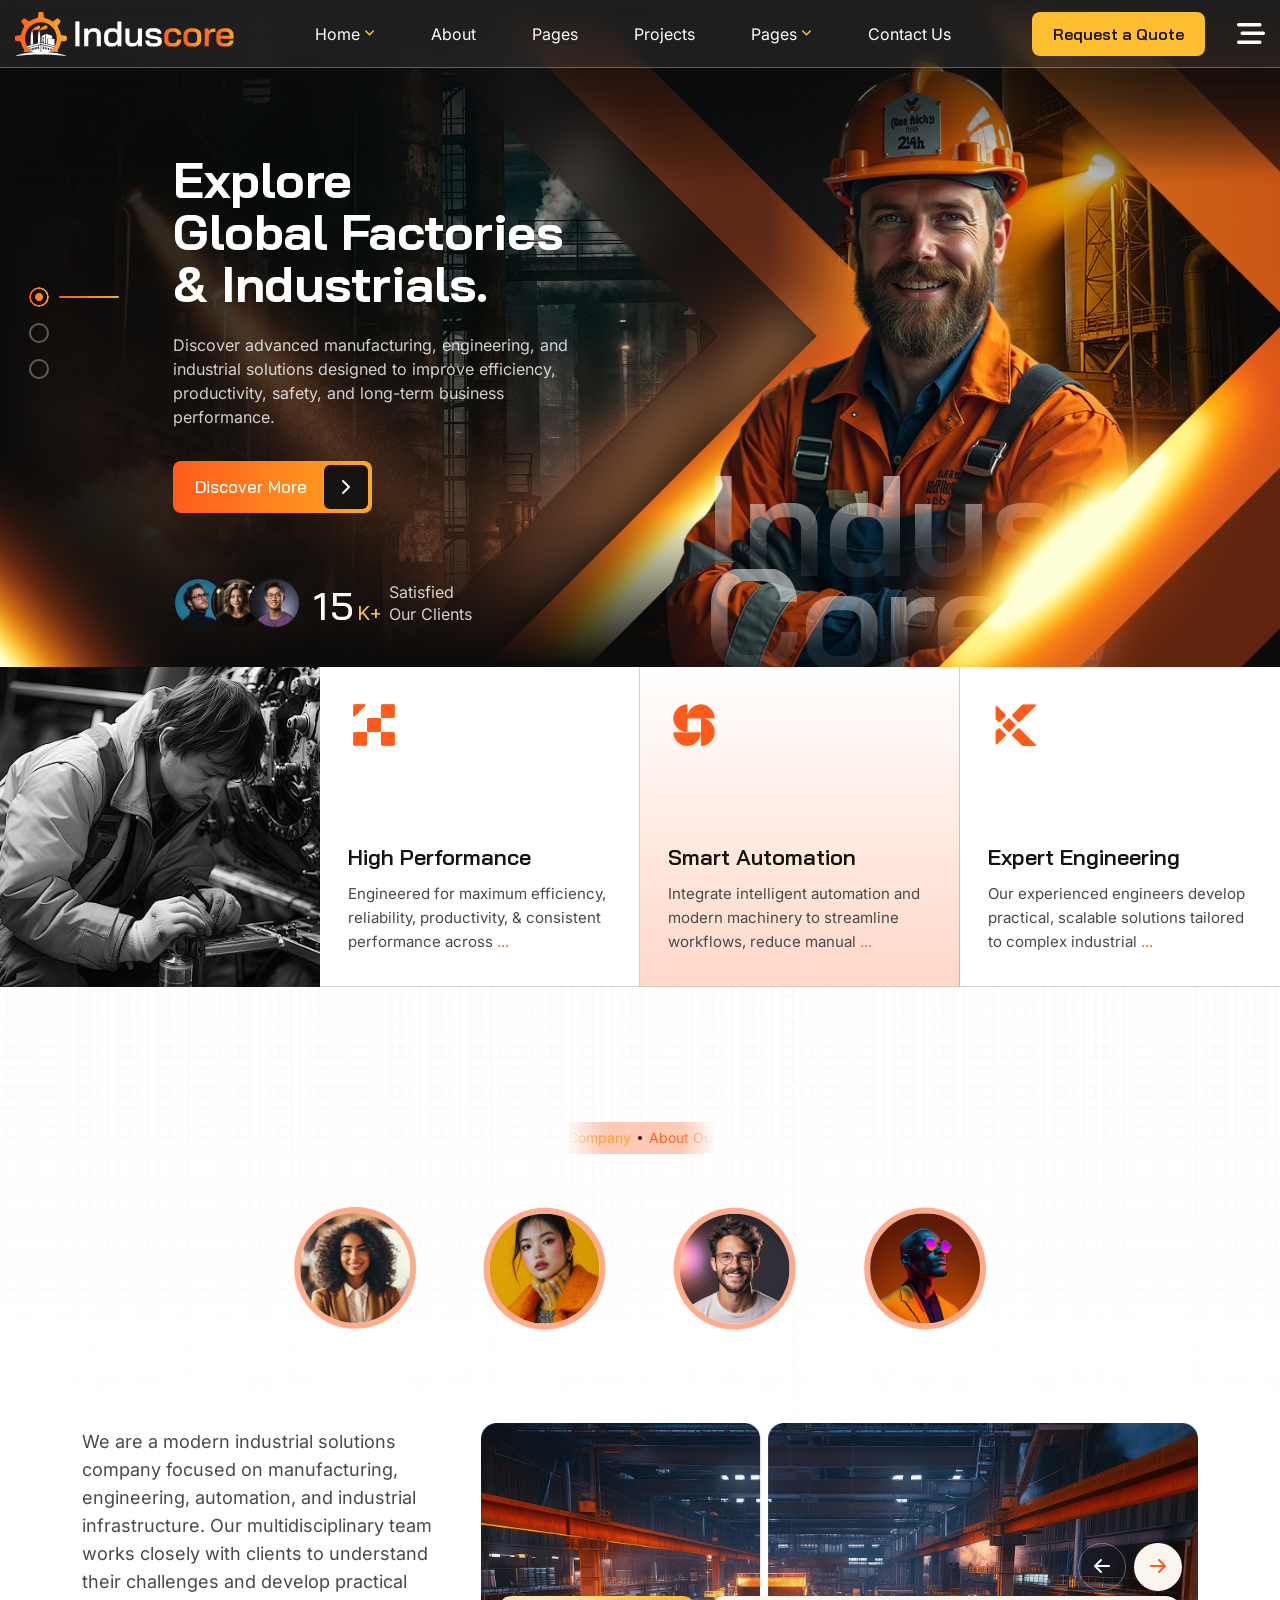
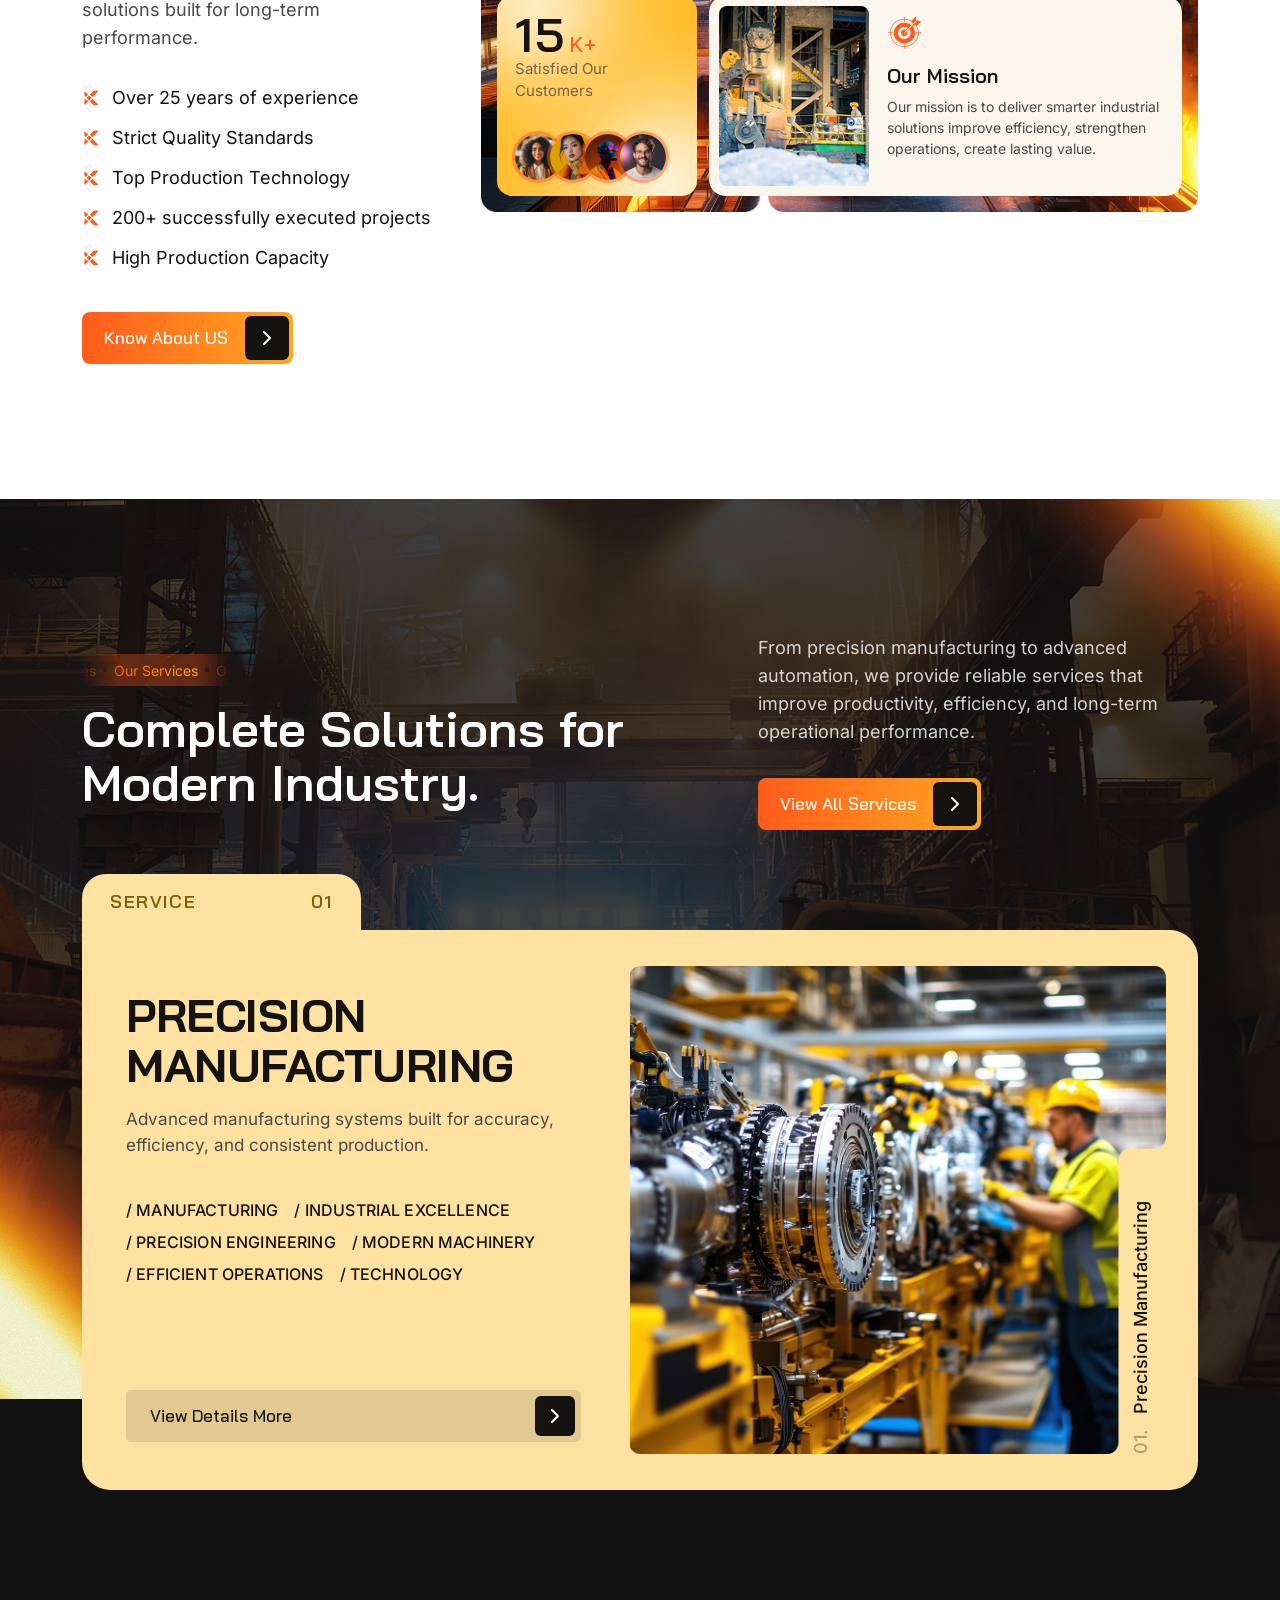
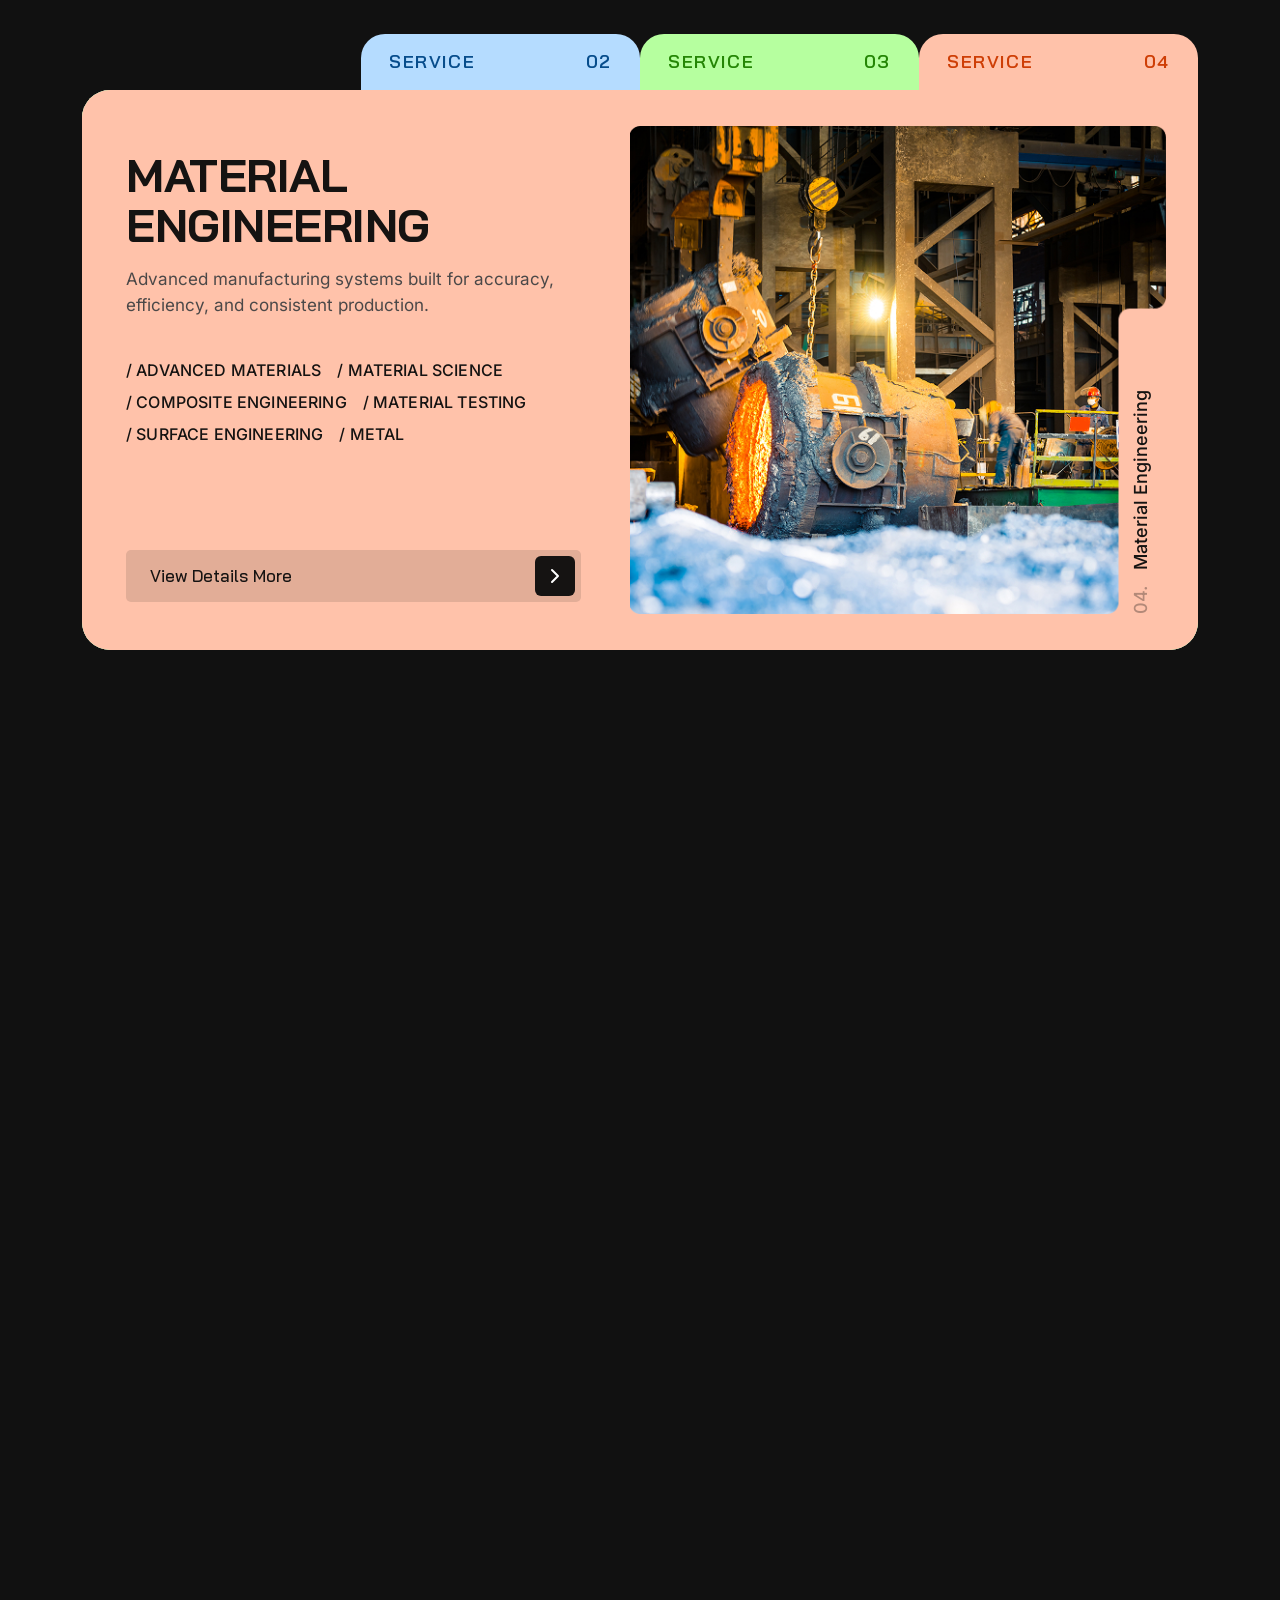
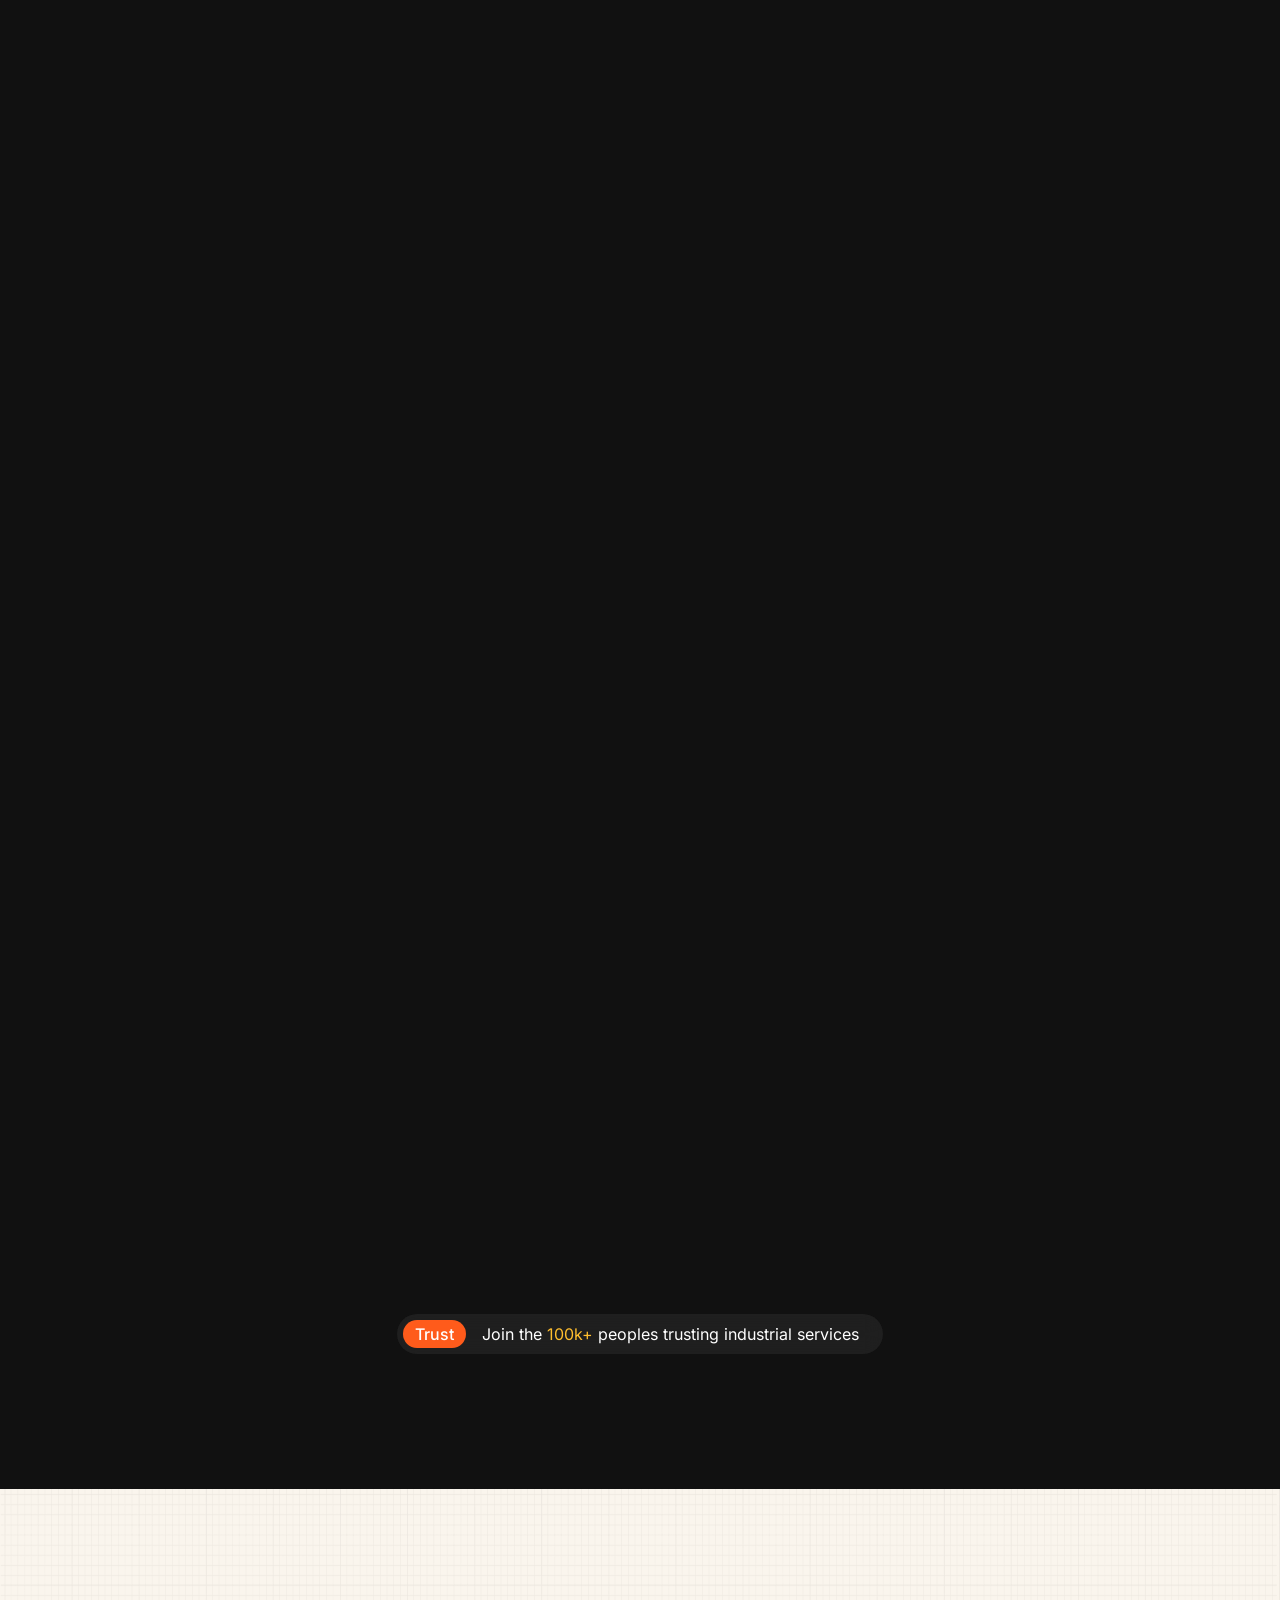
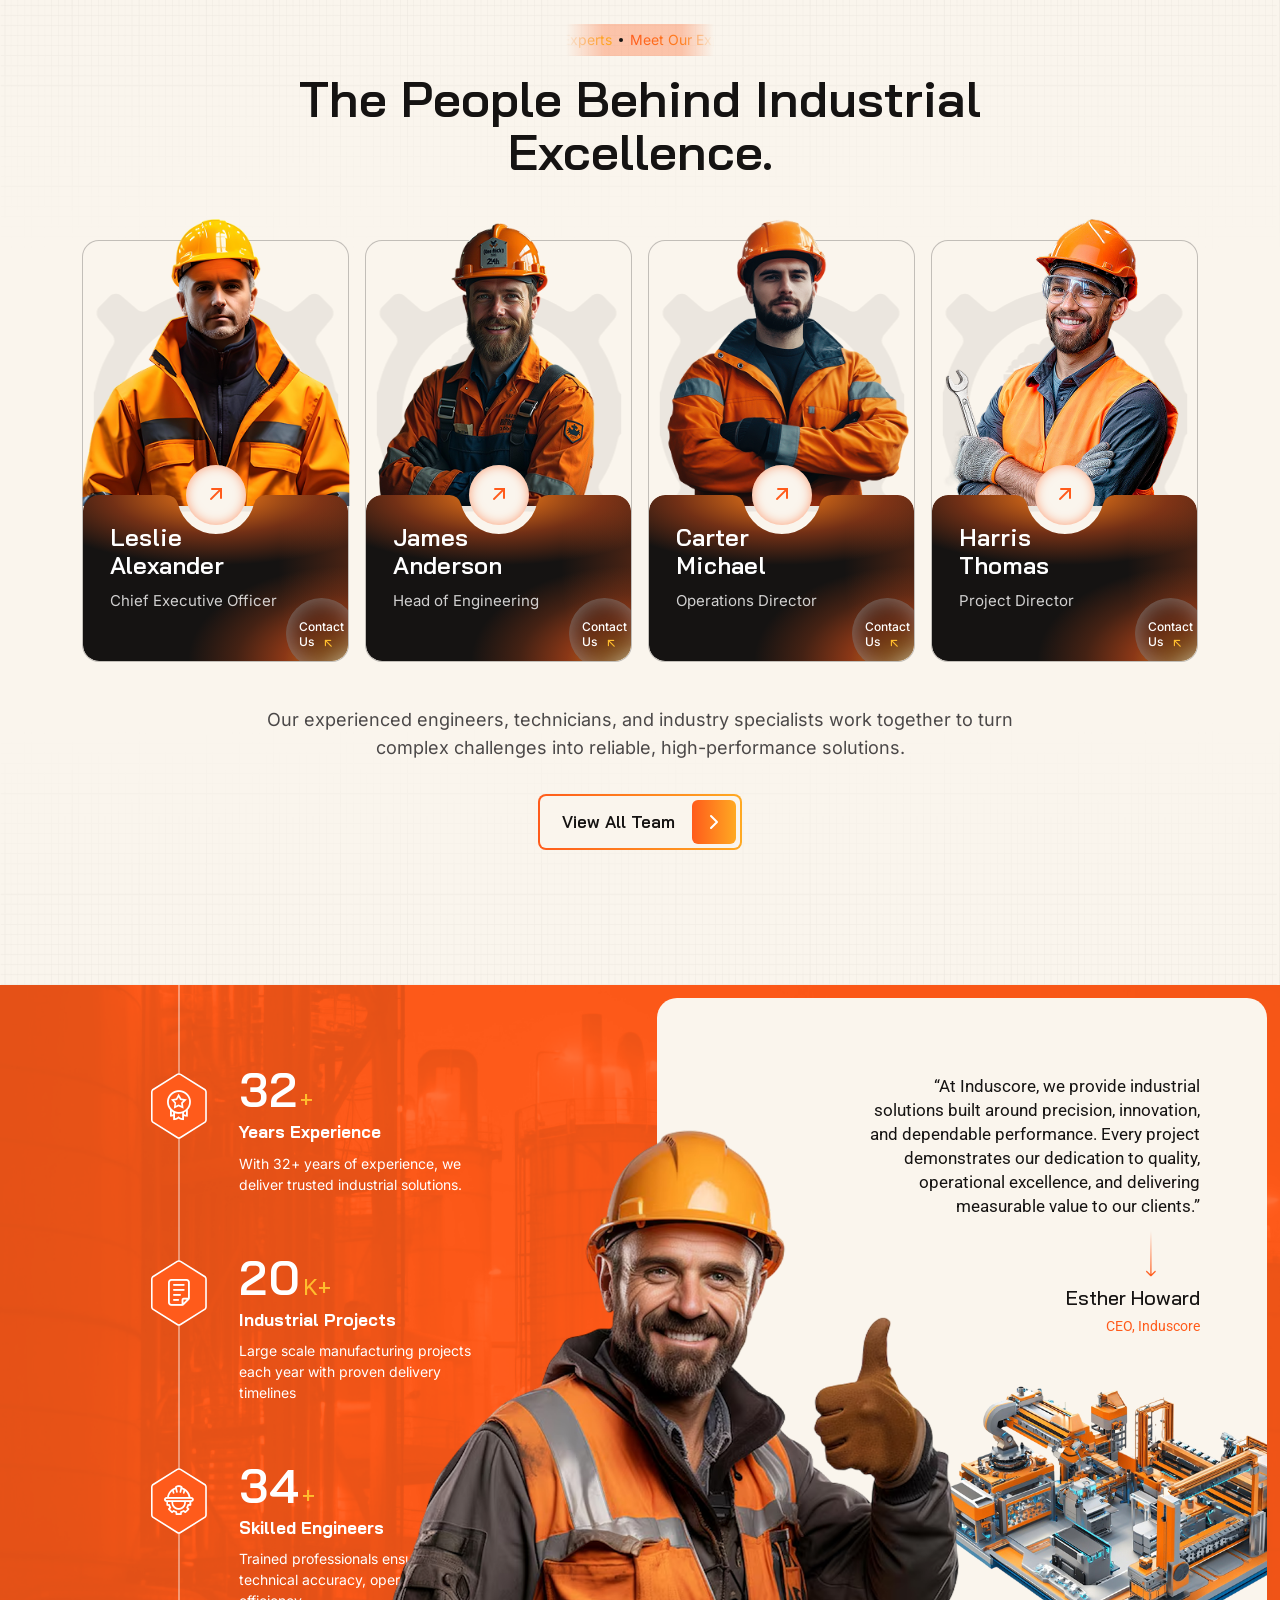
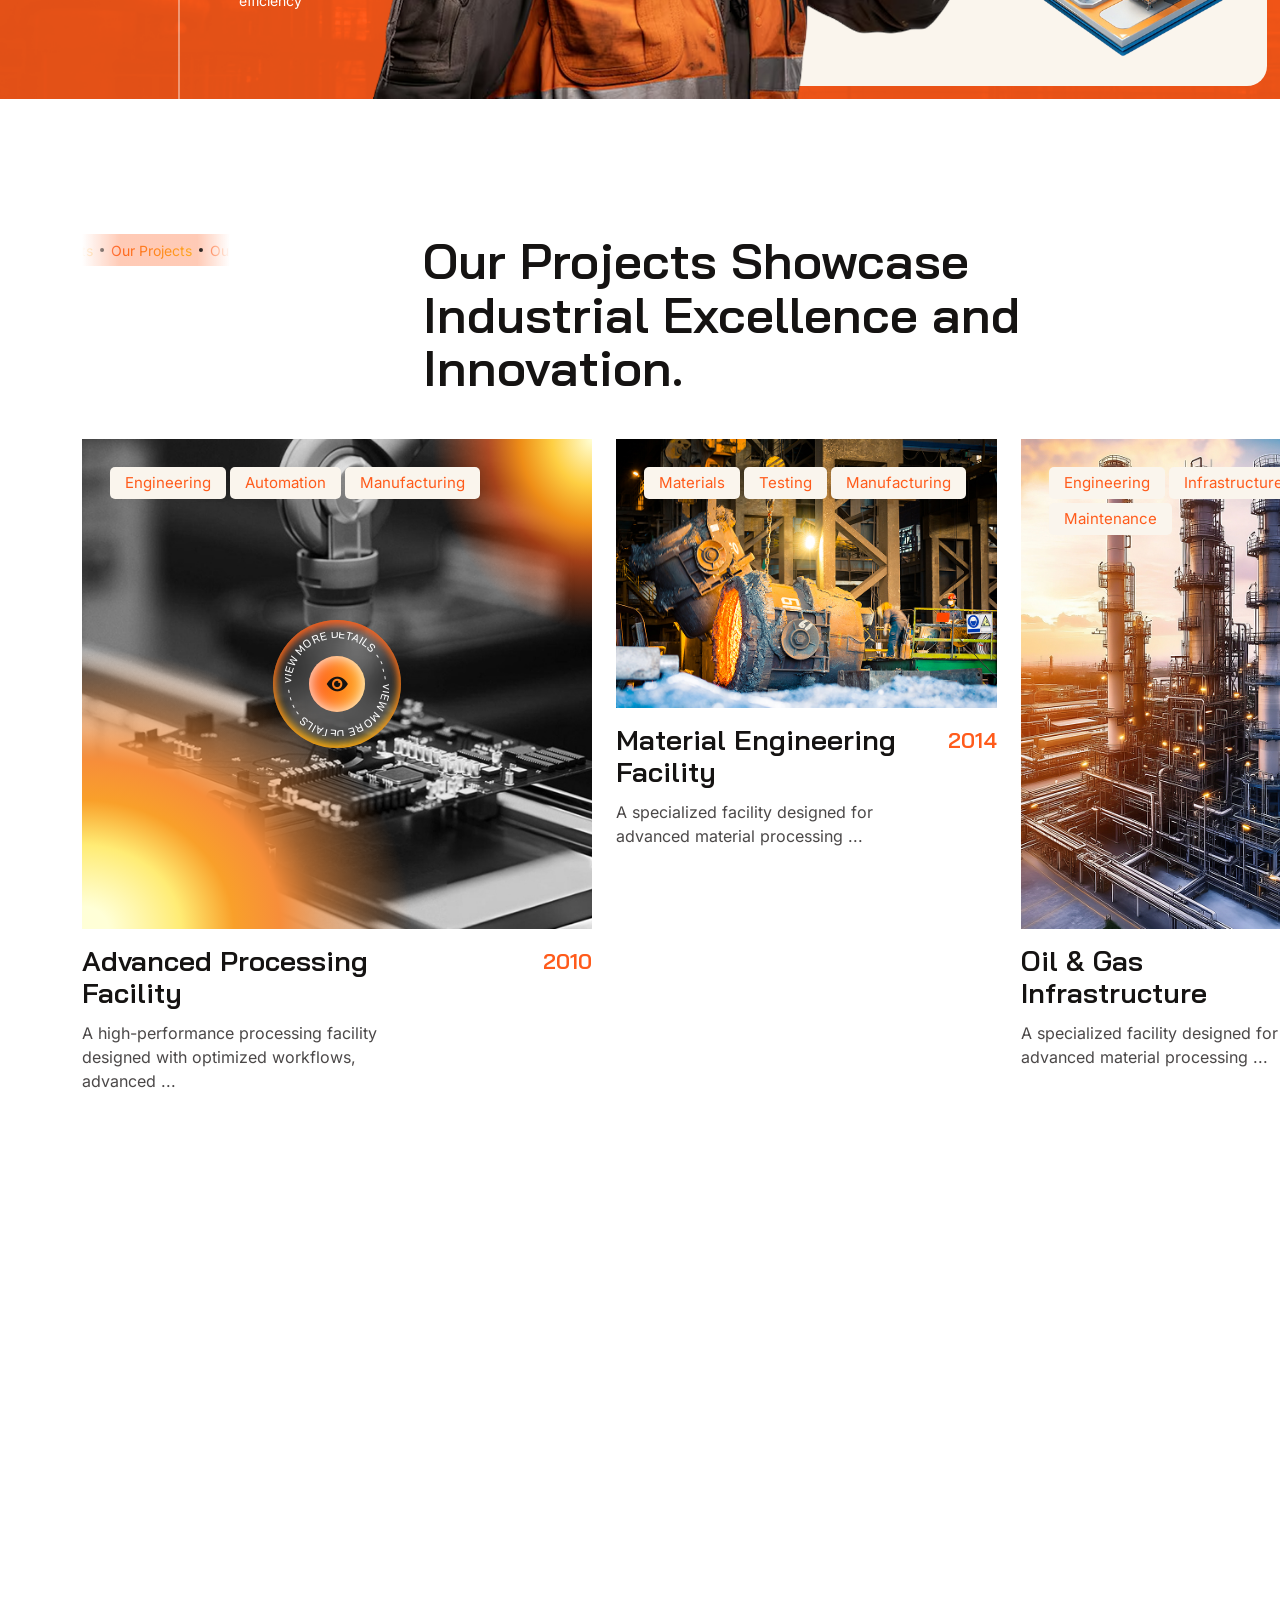
==== index.html @ 8b9bc8d1 "h1-40%" ====
<!Doctype html>
<html class="no-js" lang="zxx">
    
    <head>
        <meta charset="utf-8">
        <meta http-equiv="x-ua-compatible" content="ie=edge">
        <title>Induscore - Modern Factory & Industrial WordPress Theme</title>
        <meta name="description" content="">
        <meta name="viewport" content="width=device-width, initial-scale=1">
		<link rel="shortcut icon" type="image/x-icon" href="assets/img/favicon.png">
        <!-- Place favicon.ico in the root directory -->


		<!-- all-CSS-link-here -->
        <link rel="stylesheet" href="assets/css/bootstrap.min.css">
        <link rel="stylesheet" href="assets/css/swiper-bundle.min.css">
        <link rel="stylesheet" href="assets/css/all.min.css">
        <link rel="stylesheet" href="assets/css/odometer.min.css">
        <link rel="stylesheet" href="assets/css/nice-select.css">
        <link rel="stylesheet" href="assets/css/animate.css">
        <link rel="stylesheet" href="assets/css/magnific-popup.css">
        <link rel="stylesheet" href="assets/css/flaticon_induscore.css">
        <link rel="stylesheet" href="assets/css/main.css">
    </head>

    <body class="dc-home-1" >

            
        <div class="dc-home-1-wrapper ">

            <!-- start preloader -->
            <div class="lt-preloader-1">
                <div class="lt-preloader-1-wrap" role="status" aria-label="Loading Logistox">
                    <div class="lt-preloader-1-road">
                        <span class="truck">
                            <i class="flaticon-truck flaticon"></i>
                        </span>
                        <span class="line"></span>
                    </div>
                </div>
            </div>
            <!-- end preloader -->


            <!-- header-start -->
            <header class="dc-header-1-area">
                <!-- header-top -->
                <div class="dc-header-1-top">
                    <div class="dc-header-1-container">
                        <div class="dc-header-1-top-flex">

                            <!-- contact -->
                            <div class="dc-header-1-top-contact">
                                <p class="dc-p-1 link-elm">
                                    <i class="flaticon-pin flaticon"></i>
                                    31 St Martin's Ln, London WC2N 4DD, United Kingdom
                                </p>
                                <p class="dc-p-1 link-elm">
                                    <i class="flaticon-email flaticon"></i>
                                    <a href="#">info@metobuildindustry.co.uk</a>
                                </p>
                                <p class="dc-p-1 link-elm">
                                    <i class="flaticon-call flaticon"></i>
                                    <a href="#">
                                        +44 20 8980 9731
                                    </a>
                                </p>
                            </div>

                            <!-- social -->
                            <div class="dc-header-1-top-social">
                                <a href="#" aria-label="name" class="dc-header-1-top-social-link">
                                    <i class="fa-brands fa-linkedin-in"></i>
                                </a>
                                <a href="#" aria-label="name" class="dc-header-1-top-social-link">
                                    <i class="fa-brands fa-facebook-f"></i>
                                </a>
                                <a href="#" aria-label="name" class="dc-header-1-top-social-link">
                                    <i class="fa-brands fa-x-twitter"></i>
                                </a>
                                <a href="#" aria-label="name" class="dc-header-1-top-social-link">
                                    <i class="fa-brands fa-instagram"></i>
                                </a>
                            </div>
                        </div>
                    </div>
                </div>

                <!-- header-bottom -->
                <div class="dc-header-1-bottom">
                    <div class="dc-header-1-container">
                        <div class="dc-header-1-bottom-flex">
                            <!-- logo -->
                            <div class="dc-header-1-logo">
                                <a href="index.html" aria-label="name">
                                    <img src="assets/img/logo/logo-1.svg" alt="">
                                </a>
                            </div>

                            <!-- menu -->
                            <div class="dc-header-1-menu d-xl-block d-none">
                                <nav class="dc-main-navigation">
                                    <ul id="main-nav" class="nav navbar-nav">
                                
                                        <li class="dropdown">
                                            <a href="#">
                                                Home
                                            </a>
                                            <ul class="dropdown-menu clearfix">
                                                <li><a href="index.html">Home O1</a></li>
                                                <li><a href="index-2.html">Home 02</a></li>
                                                <li><a href="index-3.html">Home 03</a></li>
                                            </ul>
                                        </li>
                                
                                        <li>
                                            <a href="services.html">
                                                About
                                            </a>
                                        </li>
                                
                                        <li>
                                            <a href="services.html">
                                                Pages
                                            </a>
                                        </li>
                                
                                        <li>
                                            <a href="services.html">
                                                Projects
                                            </a>
                                        </li>
                                        
    
                                        <li class="dropdown">
                                            <a href="#">
                                                Pages
                                            </a>
                                            <ul class="dropdown-menu clearfix">
                                
                                                <li class="dropdown">
                                                    <a href="team.html">Team</a>
                                                    <ul class="dropdown-menu clearfix">
                                                        <li><a href="team.html">Team One</a></li>
                                                        <li><a href="team-2.html">team two</a></li>
                                                        <li><a href="team-3.html">team three</a></li>
                                                        <li><a href="team-4.html">team four</a></li>
                                                        <li><a href="team-details.html">team details</a></li>
                                                    </ul>
                                                </li>
                                
                                                <li class="dropdown">
                                                    <a href="career-page.html">Career page</a>
                                                    <ul class="dropdown-menu clearfix">
                                                        <li><a href="career-page.html">Career page</a></li>
                                                        <li><a href="career-single.html">Career single</a></li>
                                                    </ul>
                                                </li>
                                
                                                <li><a href="price.html">Price Page</a></li>
                                                <li><a href="choose-us.html">Choose Us</a></li>
                                                <li><a href="testimonial.html">Testimonial</a></li>
                                                <li><a href="work-process.html">Work Process</a></li>
                                                <li><a href="faqs.html">FAQs Page</a></li>
                                                <li><a href="404.html">404</a></li>
                                
                                            </ul>
                                        </li>
    
                                        <li>
                                            <a href="#">
                                                Contact Us
                                            </a>
                                        </li>
    
                                    </ul>
                                </nav>
                            </div>
    
                            <!-- action-link -->
                            <div class="dc-header-1-action-link">
                                <!-- search-btn -->
                                <button type="button" aria-label="name" class="dc-search-btn-1 search_btn_toggle">
                                    <i class="fa-solid fa-magnifying-glass"></i>
                                    Search
                                </button>

                                <!-- header-btn -->
                                <a href="#" aria-label="name" class="dc-header-1-btn">
                                    Request a Quote
                                </a>

                                <!-- offcanvas-btn -->
                                <button type="button" aria-label="name" class="dc-offcanvas-btn-1 offcanvas_toggle">
                                    <i class="fa-solid fa-bars-staggered"></i>
                                </button>
                            </div>
                        </div>
                    </div>
                </div>

            </header>
            <!-- header-end -->

            <!-- hero-start -->
            <section class="dc-hero-1-area">

                <!-- slider -->
                <div class="swiper dc_hero1_slider dc-hero-1-slider">
                    <div class="swiper-wrapper">

                        <!-- item-1 -->
                        <div class="swiper-slide">
                            <div class="dc-hero-1-item">

                                <!-- bg-elm -->
                                <div class="dc-hero-1-bg-elm">
                                    <img class="bg-img-1" src="assets/img/hero/h1-bg-img-1.png" alt="">
                                    <img class="bg-img-2" src="assets/img/hero/h1-bg-img-2.png" alt="">
                                    <div class="blur-1"></div>
                                    <img class="angle-1" src="assets/img/hero/h1-bg-angle-shape-1.png" alt="">
                                    <div class="overly-left"></div>
                                    <div class="overly-down"></div>
                                </div>

                                <!-- img-box -->
                                <div class="dc-hero-1-img-box">
                                    <img src="assets/img/hero/h1-img-1.png" alt="">
                                    <div class="big-title" aria-hidden="true">
                                        <span>Indus</span>
                                        <span>Core</span>
                                    </div>
                                </div>

                                <!-- fg-elm -->
                                <div class="dc-hero-1-fg-elm">
                                    <div class="bg-glow-2">
                                        <span class="elm-1"></span>
                                        <span class="elm-2"></span>
                                        <span class="elm-3"></span>
                                        <span class="elm-4"></span>
                                    </div>
                                    <div class="blur-2"></div>
                                    <img class="angle-2" src="assets/img/hero/h1-bg-angle-shape-2.png" alt="">
                                    <div class="overly-top"></div>
                                    <div class="overly-corner"></div>
                                    <div class="bg-glow">
                                        <span class="elm-1"></span>
                                        <span class="elm-2"></span>
                                        <span class="elm-3"></span>
                                        <span class="elm-4"></span>
                                    </div>
                                </div>

                                <!-- content -->
                                <div class="dc-hero-1-container">
                                    <div class="dc-hero-1-content">
                                        <h1 class="dc-hero-1-title dc-h-1">Explore <br>Global Factories<br>& Industrials.</h1>
                                        <p class="dc-hero-1-disc dc-p-1">Discover advanced manufacturing, engineering, and industrial solutions designed to improve efficiency, productivity, safety, and long-term business performance.</p>
                                        <div class="btn-elm">
                                            <a href="#" class="dc-pr-btn-1">
                                                <span class="text">Discover More</span>
                                                <span class="icon">
                                                    <svg width="24" height="24" viewBox="0 0 24 24" fill="none" xmlns="http://www.w3.org/2000/svg">
                                                        <path d="M9 18L15 12L9 6" stroke="currentColor" stroke-width="2" stroke-linecap="round" stroke-linejoin="round"/>
                                                    </svg>
                                                </span>
                                            </a>
                                        </div>
                                    </div>
                                </div>

                            </div>
                        </div>

                        <!-- item-2 -->
                        <div class="swiper-slide">
                            <div class="dc-hero-1-item">

                                <!-- bg-elm -->
                                <div class="dc-hero-1-bg-elm">
                                    <img class="bg-img-1" src="assets/img/hero/h1-bg-img-1.png" alt="">
                                    <img class="bg-img-2" src="assets/img/hero/h1-bg-img-2.png" alt="">
                                    <div class="blur-1"></div>
                                    <img class="angle-1" src="assets/img/hero/h1-bg-angle-shape-1.png" alt="">
                                    <div class="overly-left"></div>
                                    <div class="overly-down"></div>
                                </div>

                                <!-- img-box -->
                                <div class="dc-hero-1-img-box">
                                    <img src="assets/img/hero/h1-img-2.png" alt="">
                                    <div class="big-title" aria-hidden="true">
                                        <span>Indus</span>
                                        <span>Core</span>
                                    </div>
                                </div>

                                <!-- fg-elm -->
                                <div class="dc-hero-1-fg-elm">
                                    <div class="bg-glow-2">
                                        <span class="elm-1"></span>
                                        <span class="elm-2"></span>
                                        <span class="elm-3"></span>
                                        <span class="elm-4"></span>
                                    </div>
                                    <div class="blur-2"></div>
                                    <img class="angle-2" src="assets/img/hero/h1-bg-angle-shape-2.png" alt="">
                                    <div class="overly-top"></div>
                                    <div class="overly-corner"></div>
                                    <div class="bg-glow">
                                        <span class="elm-1"></span>
                                        <span class="elm-2"></span>
                                        <span class="elm-3"></span>
                                        <span class="elm-4"></span>
                                    </div>
                                </div>

                                <!-- content -->
                                <div class="dc-hero-1-container">
                                    <div class="dc-hero-1-content">
                                        <h2 class="dc-hero-1-title dc-h-1">Explore <br>Global Factories<br>& Industrials.</h2>
                                        <p class="dc-hero-1-disc dc-p-1">Discover advanced manufacturing, engineering, and industrial solutions designed to improve efficiency, productivity, safety, and long-term business performance.</p>
                                        <div class="btn-elm">
                                            <a href="#" class="dc-pr-btn-1">
                                                <span class="text">Discover More</span>
                                                <span class="icon">
                                                    <svg width="24" height="24" viewBox="0 0 24 24" fill="none" xmlns="http://www.w3.org/2000/svg">
                                                        <path d="M9 18L15 12L9 6" stroke="currentColor" stroke-width="2" stroke-linecap="round" stroke-linejoin="round"/>
                                                    </svg>
                                                </span>
                                            </a>
                                        </div>
                                    </div>
                                </div>

                            </div>
                        </div>

                        <!-- item-3 -->
                        <div class="swiper-slide">
                            <div class="dc-hero-1-item">

                                <!-- bg-elm -->
                                <div class="dc-hero-1-bg-elm">
                                    <img class="bg-img-1" src="assets/img/hero/h1-bg-img-1.png" alt="">
                                    <img class="bg-img-2" src="assets/img/hero/h1-bg-img-2.png" alt="">
                                    <div class="blur-1"></div>
                                    <img class="angle-1" src="assets/img/hero/h1-bg-angle-shape-1.png" alt="">
                                    <div class="overly-left"></div>
                                    <div class="overly-down"></div>
                                </div>

                                <!-- img-box -->
                                <div class="dc-hero-1-img-box">
                                    <img src="assets/img/hero/h1-img-3.png" alt="">
                                    <div class="big-title" aria-hidden="true">
                                        <span>Indus</span>
                                        <span>Core</span>
                                    </div>
                                </div>

                                <!-- fg-elm -->
                                <div class="dc-hero-1-fg-elm">
                                    <div class="bg-glow-2">
                                        <span class="elm-1"></span>
                                        <span class="elm-2"></span>
                                        <span class="elm-3"></span>
                                        <span class="elm-4"></span>
                                    </div>
                                    <div class="blur-2"></div>
                                    <img class="angle-2" src="assets/img/hero/h1-bg-angle-shape-2.png" alt="">
                                    <div class="overly-top"></div>
                                    <div class="overly-corner"></div>
                                    <div class="bg-glow">
                                        <span class="elm-1"></span>
                                        <span class="elm-2"></span>
                                        <span class="elm-3"></span>
                                        <span class="elm-4"></span>
                                    </div>
                                </div>

                                <!-- content -->
                                <div class="dc-hero-1-container">
                                    <div class="dc-hero-1-content">
                                        <h2 class="dc-hero-1-title dc-h-1">Explore <br>Global Factories<br>& Industrials.</h2>
                                        <p class="dc-hero-1-disc dc-p-1">Discover advanced manufacturing, engineering, and industrial solutions designed to improve efficiency, productivity, safety, and long-term business performance.</p>
                                        <div class="btn-elm">
                                            <a href="#" class="dc-pr-btn-1">
                                                <span class="text">Discover More</span>
                                                <span class="icon">
                                                    <svg width="24" height="24" viewBox="0 0 24 24" fill="none" xmlns="http://www.w3.org/2000/svg">
                                                        <path d="M9 18L15 12L9 6" stroke="currentColor" stroke-width="2" stroke-linecap="round" stroke-linejoin="round"/>
                                                    </svg>
                                                </span>
                                            </a>
                                        </div>
                                    </div>
                                </div>

                            </div>
                        </div>

                    </div>
                </div>

                <!-- author-box -->
                <div class="dc-hero-1-author">
                    <div class="author-img">
                        <img src="assets/img/testimonial/author-1.jpg" alt="">
                        <img src="assets/img/testimonial/author-2.jpg" alt="">
                        <img src="assets/img/testimonial/author-3.jpg" alt="">
                    </div>
                    <div class="author-content">
                        <div class="count">
                            <span class="num">15</span>
                            <span class="suffix">K+</span>
                        </div>
                        <p class="disc dc-p-1">Satisfied <br>Our Clients</p>
                    </div>
                </div>

                <!-- slider-pagination -->
                <div class="dc-hero-1-pagination dc_hero1_slider_pagination swiper-pagination"></div>

            </section>
            <!-- hero-end -->

            <!-- features-start -->
            <section class="dc-features-1-area">
                <div class="dc-features-1-wrap">

                    <!-- video -->
                    <div class="dc-features-1-video wa-img-cover wa-fix">
                        <img src="assets/img/features/f1-video.jpg" alt="">
                    </div>

                    <!-- item-1 -->
                    <div class="dc-features-1-item">
                        <div class="icon">
                            <i class="flaticon-cross flaticon"></i>
                        </div>
                        <div class="content">
                            <h3 class="title dc-h-1">High Performance</h3>
                            <p class="disc dc-p-1">Engineered for maximum efficiency, reliability, productivity, &amp; consistent performance across <span class="dots">...</span></p>
                        </div>
                    </div>

                    <!-- item-2 -->
                    <div class="dc-features-1-item is-active">
                        <div class="icon">
                            <i class="flaticon-semicircle flaticon"></i>
                        </div>
                        <div class="content">
                            <h3 class="title dc-h-1">Smart Automation</h3>
                            <p class="disc dc-p-1">Integrate intelligent automation and modern machinery to streamline workflows, reduce manual <span class="dots">...</span></p>
                        </div>
                    </div>

                    <!-- item-3 -->
                    <div class="dc-features-1-item">
                        <div class="icon">
                            <i class="flaticon-cross-1 flaticon"></i>
                        </div>
                        <div class="content">
                            <h3 class="title dc-h-1">Expert Engineering</h3>
                            <p class="disc dc-p-1">Our experienced engineers develop practical, scalable solutions tailored to complex industrial <span class="dots">...</span></p>
                        </div>
                    </div>

                </div>
            </section>
            <!-- features-end -->

            <!-- about-start -->
            <section class="dc-about-1-area pt-135 pb-135">

                <!-- bg -->
                <div class="dc-about-1-bg" data-background="assets/img/about/a1-sec-bg.png"></div>

                <div class="container dc-container-1">

                    <!-- section-title -->
                    <div class="dc-about-1-title-box">
                        <div class="dc-subtitle-1">
                            <span class="visually-hidden">About Our Company</span>
                            <div class="marquee" aria-hidden="true">
                                <div class="track">
                                    <span class="dot"></span>
                                    <span class="text">About Our Company</span>
                                    <span class="dot"></span>
                                    <span class="text">About Our Company</span>
                                    <span class="dot"></span>
                                    <span class="text">About Our Company</span>
                                    <span class="dot"></span>
                                    <span class="text">About Our Company</span>
                                </div>
                            </div>
                        </div>
                        <h2 class="dc-about-1-sec-title dc-h-1">Engineering Smarter <div class="slot"><div class="avatar wa-img-cover wa-fix"><img src="assets/img/testimonial/author-4.jpg" alt=""></div></div> Industrial Solutions That <div class="slot"><div class="avatar wa-img-cover wa-fix"><img src="assets/img/testimonial/author-5.jpg" alt=""></div></div> Empower Businesses <div class="slot"><div class="avatar wa-img-cover wa-fix"><img src="assets/img/testimonial/author-6.jpg" alt=""></div></div> to Perform Better, Operate <div class="slot"><div class="avatar wa-img-cover wa-fix"><img src="assets/img/testimonial/author-7.jpg" alt=""></div></div> Efficiently, and <br class="d-none d-lg-block">Grow Confidently.</h2>
                    </div>

                    <div class="dc-about-1-wrap">

                        <!-- left -->
                        <div class="dc-about-1-left">
                            <p class="dc-about-1-disc dc-p-1">We are a modern industrial solutions company focused on manufacturing, engineering, automation, and industrial infrastructure. Our multidisciplinary team works closely with clients to understand their challenges and develop practical solutions built for long-term performance.</p>
                            <ul class="dc-about-1-list">
                                <li><i class="flaticon-cross-1 flaticon"></i>Over 25 years of experience</li>
                                <li><i class="flaticon-cross-1 flaticon"></i>Strict Quality Standards</li>
                                <li><i class="flaticon-cross-1 flaticon"></i>Top Production Technology</li>
                                <li><i class="flaticon-cross-1 flaticon"></i>200+ successfully executed projects</li>
                                <li><i class="flaticon-cross-1 flaticon"></i>High Production Capacity</li>
                            </ul>
                            <div class="btn-elm">
                                <a href="#" class="dc-pr-btn-1">
                                    <span class="text">Know About US</span>
                                    <span class="icon">
                                        <svg width="24" height="24" viewBox="0 0 24 24" fill="none" xmlns="http://www.w3.org/2000/svg">
                                            <path d="M9 18L15 12L9 6" stroke="currentColor" stroke-width="2" stroke-linecap="round" stroke-linejoin="round"/>
                                        </svg>
                                    </span>
                                </a>
                            </div>
                        </div>

                        <!-- right -->
                        <div class="dc-about-1-right">

                            <!-- img -->
                            <div class="dc-about-1-img" data-background="assets/img/about/a1-img.jpg" data-mask-image="assets/img/about/a1-img-mask.png"></div>

                            <div class="dc-about-1-cards">

                                <!-- count-card -->
                                <div class="dc-about-1-count">
                                    <div class="count">
                                        <span class="num">15</span>
                                        <span class="suffix">K+</span>
                                    </div>
                                    <p class="disc dc-p-1">Satisfied Our Customers</p>
                                    <div class="author-img">
                                        <div class="item wa-img-cover wa-fix"><img src="assets/img/testimonial/author-4.jpg" alt=""></div>
                                        <div class="item wa-img-cover wa-fix"><img src="assets/img/testimonial/author-5.jpg" alt=""></div>
                                        <div class="item wa-img-cover wa-fix"><img src="assets/img/testimonial/author-7.jpg" alt=""></div>
                                        <div class="item wa-img-cover wa-fix"><img src="assets/img/testimonial/author-6.jpg" alt=""></div>
                                    </div>
                                </div>

                                <!-- slider -->
                                <div class="dc-about-1-slider-wrap">

                                    <!-- slider-btn -->
                                    <div class="dc-about-1-slider-btn">
                                        <button type="button" class="prev dc_about1_slider_prev" aria-label="Previous">
                                            <i class="flaticon-arrow-1 flaticon"></i>
                                        </button>
                                        <button type="button" class="next dc_about1_slider_next" aria-label="Next">
                                            <i class="flaticon-arrow flaticon"></i>
                                        </button>
                                    </div>

                                    <div class="swiper dc_about1_slider dc-about-1-slider">
                                        <div class="swiper-wrapper">

                                            <!-- item-1 -->
                                            <div class="swiper-slide">
                                                <div class="dc-about-1-card">
                                                    <div class="img wa-img-cover wa-fix">
                                                        <img src="assets/img/about/a1-card-img-1.jpg" alt="">
                                                    </div>
                                                    <div class="content">
                                                        <div class="icon"><i class="flaticon-target flaticon"></i></div>
                                                        <h3 class="title dc-h-1">Our Mission</h3>
                                                        <p class="disc dc-p-1">Our mission is to deliver smarter industrial solutions improve efficiency, strengthen operations, create lasting value.</p>
                                                    </div>
                                                </div>
                                            </div>

                                            <!-- item-2 -->
                                            <div class="swiper-slide">
                                                <div class="dc-about-1-card">
                                                    <div class="img wa-img-cover wa-fix">
                                                        <img src="assets/img/about/a1-card-img-2.jpg" alt="">
                                                    </div>
                                                    <div class="content">
                                                        <div class="icon"><i class="flaticon-vision flaticon"></i></div>
                                                        <h3 class="title dc-h-1">Our Vision</h3>
                                                        <p class="disc dc-p-1">Our vision is to become a trusted industrial partner, driving innovation, safety, and sustainable growth worldwide.</p>
                                                    </div>
                                                </div>
                                            </div>

                                            <!-- item-3 -->
                                            <div class="swiper-slide">
                                                <div class="dc-about-1-card">
                                                    <div class="img wa-img-cover wa-fix">
                                                        <img src="assets/img/about/a1-card-img-3.jpg" alt="">
                                                    </div>
                                                    <div class="content">
                                                        <div class="icon"><i class="flaticon-mission flaticon"></i></div>
                                                        <h3 class="title dc-h-1">Our Goal</h3>
                                                        <p class="disc dc-p-1">Our goal is to build lasting partnerships through reliable quality, on-time delivery, and measurable results.</p>
                                                    </div>
                                                </div>
                                            </div>

                                        </div>
                                    </div>
                                </div>

                            </div>
                        </div>

                    </div>
                </div>

            </section>
            <!-- about-end -->

            <!-- services-start -->
            <section class="dc-services-1-area pt-135 pb-135">

                <!-- bg -->
                <div class="bg-elm">
                    <div class="bg-sticky">
                        <div class="bg-img wa-fix wa-img-cover">
                            <img src="assets/img/services/s1-sec-bg-img.png" alt="">
                        </div>
                        <div class="bg-shape-1">
                            <img src="assets/img/services/s1-sec-bg-clr-1.png" alt="">
                        </div>
                        <div class="bg-shape-2 ">
                            <img src="assets/img/services/s1-sec-bg-clr-2.png" alt="">
                        </div>
                    </div>
                </div>

                <div class="container dc-container-1">
                    <div class="dc-services-1-container">

                        <!-- section-title -->
                        <div class="dc-services-1-title-box">
                            <div class="left">
                                <div class="dc-subtitle-1">
                                    <span class="visually-hidden">Our Services</span>
                                    <div class="marquee" aria-hidden="true">
                                        <div class="track">
                                            <span class="dot"></span>
                                            <span class="text">Our Services</span>
                                            <span class="dot"></span>
                                            <span class="text">Our Services</span>
                                            <span class="dot"></span>
                                            <span class="text">Our Services</span>
                                            <span class="dot"></span>
                                            <span class="text">Our Services</span>
                                        </div>
                                    </div>
                                </div>
                                <h2 class="dc-services-1-sec-title dc-sec-title-1">Complete Solutions for Modern Industry.</h2>
                            </div>
                            <div class="right">
                                <p class="dc-services-1-disc dc-p-1">From precision manufacturing to advanced automation, we provide reliable services that improve productivity, efficiency, and long-term operational performance.</p>
                                <div class="btn-elm">
                                    <a href="#" class="dc-pr-btn-1">
                                        <span class="text">View All Services</span>
                                        <span class="icon">
                                            <svg width="24" height="24" viewBox="0 0 24 24" fill="none" xmlns="http://www.w3.org/2000/svg">
                                                <path d="M9 18L15 12L9 6" stroke="currentColor" stroke-width="2" stroke-linecap="round" stroke-linejoin="round"/>
                                            </svg>
                                        </span>
                                    </a>
                                </div>
                            </div>
                        </div>

                        <div class="dc-services-1-cards-height">
                            <div class="dc-services-1-cards-pin">
                                <!-- cards -->
                                <div class="dc-services-1-cards">

                                    <!-- item-1 -->
                                    <div class="dc-services-1-card has-v1">
                                        <div class="tab">
                                            <span>Service</span>
                                            <span>01</span>
                                        </div>
                                        <div class="body">
                                            <div class="left">
                                                <div class="content">
                                                    <h3 class="title dc-h-1">Precision Manufacturing</h3>
                                                    <p class="disc dc-p-1">Advanced manufacturing systems built for accuracy, efficiency, and consistent production.</p>
                                                    <ul class="tags">
                                                        <li>/ Manufacturing</li>
                                                        <li>/ Industrial Excellence</li>
                                                        <li>/ Precision Engineering</li>
                                                        <li>/ Modern Machinery</li>
                                                        <li>/ Efficient Operations</li>
                                                        <li>/ Technology</li>
                                                    </ul>
                                                </div>
                                                <a href="#" class="view-btn">
                                                    <span class="text">View Details More</span>
                                                    <span class="icon">
                                                        <svg width="24" height="24" viewBox="0 0 24 24" fill="none" xmlns="http://www.w3.org/2000/svg">
                                                            <path d="M9 18L15 12L9 6" stroke="currentColor" stroke-width="2" stroke-linecap="round" stroke-linejoin="round"/>
                                                        </svg>
                                                    </span>
                                                </a>
                                            </div>
                                            <div class="right">
                                                <div class="img" data-background="assets/img/services/s1-card-img-1.jpg" data-mask-image="assets/img/services/s1-mask-img.png"></div>
                                                <div class="label">
                                                    <div class="text">
                                                        <span class="num">01.</span>
                                                        <span class="name">Precision Manufacturing</span>
                                                    </div>
                                                </div>
                                            </div>
                                        </div>
                                    </div>

                                    <!-- item-2 -->
                                    <div class="dc-services-1-card has-v2">
                                        <div class="tab">
                                            <span>Service</span>
                                            <span>02</span>
                                        </div>
                                        <div class="body">
                                            <div class="left">
                                                <div class="content">
                                                    <h3 class="title dc-h-1">Automation And Robotics</h3>
                                                    <p class="disc dc-p-1">Smart automation technologies that improve productivity, safety, and operational performance.</p>
                                                    <ul class="tags">
                                                        <li>/ Smart Automation</li>
                                                        <li>/ Industrial Robotics</li>
                                                        <li>/ Robotic Systems</li>
                                                        <li>/ Intelligent Automation</li>
                                                        <li>/ Smart Factory</li>
                                                        <li>/ Robotic Engineering</li>
                                                    </ul>
                                                </div>
                                                <a href="#" class="view-btn">
                                                    <span class="text">View Details More</span>
                                                    <span class="icon">
                                                        <svg width="24" height="24" viewBox="0 0 24 24" fill="none" xmlns="http://www.w3.org/2000/svg">
                                                            <path d="M9 18L15 12L9 6" stroke="currentColor" stroke-width="2" stroke-linecap="round" stroke-linejoin="round"/>
                                                        </svg>
                                                    </span>
                                                </a>
                                            </div>
                                            <div class="right">
                                                <div class="img" data-background="assets/img/services/s1-card-img-2.jpg" data-mask-image="assets/img/services/s1-mask-img.png"></div>
                                                <div class="label">
                                                    <div class="text">
                                                        <span class="num">02.</span>
                                                        <span class="name">Automation &amp; Robotics</span>
                                                    </div>
                                                </div>
                                            </div>
                                        </div>
                                    </div>

                                    <!-- item-3 -->
                                    <div class="dc-services-1-card has-v3">
                                        <div class="tab">
                                            <span>Service</span>
                                            <span>03</span>
                                        </div>
                                        <div class="body">
                                            <div class="left">
                                                <div class="content">
                                                    <h3 class="title dc-h-1">Gas and Oil Industry</h3>
                                                    <p class="disc dc-p-1">Advanced manufacturing systems built for accuracy, efficiency, and consistent production.</p>
                                                    <ul class="tags">
                                                        <li>/ Energy Production</li>
                                                        <li>/ Oil &amp; Gas</li>
                                                        <li>/ Refinery Operations</li>
                                                        <li>/ Drilling Technology</li>
                                                        <li>/ Industrial Equipment</li>
                                                        <li>/ Energy Efficiency</li>
                                                    </ul>
                                                </div>
                                                <a href="#" class="view-btn">
                                                    <span class="text">View Details More</span>
                                                    <span class="icon">
                                                        <svg width="24" height="24" viewBox="0 0 24 24" fill="none" xmlns="http://www.w3.org/2000/svg">
                                                            <path d="M9 18L15 12L9 6" stroke="currentColor" stroke-width="2" stroke-linecap="round" stroke-linejoin="round"/>
                                                        </svg>
                                                    </span>
                                                </a>
                                            </div>
                                            <div class="right">
                                                <div class="img" data-background="assets/img/services/s1-card-img-3.jpg" data-mask-image="assets/img/services/s1-mask-img.png"></div>
                                                <div class="label">
                                                    <div class="text">
                                                        <span class="num">03.</span>
                                                        <span class="name">Gas and Oil Industry</span>
                                                    </div>
                                                </div>
                                            </div>
                                        </div>
                                    </div>

                                    <!-- item-4 -->
                                    <div class="dc-services-1-card has-v4">
                                        <div class="tab">
                                            <span>Service</span>
                                            <span>04</span>
                                        </div>
                                        <div class="body">
                                            <div class="left">
                                                <div class="content">
                                                    <h3 class="title dc-h-1">Material Engineering</h3>
                                                    <p class="disc dc-p-1">Advanced manufacturing systems built for accuracy, efficiency, and consistent production.</p>
                                                    <ul class="tags">
                                                        <li>/ Advanced Materials</li>
                                                        <li>/ Material Science</li>
                                                        <li>/ Composite Engineering</li>
                                                        <li>/ Material Testing</li>
                                                        <li>/ Surface Engineering</li>
                                                        <li>/ Metal</li>
                                                    </ul>
                                                </div>
                                                <a href="#" class="view-btn">
                                                    <span class="text">View Details More</span>
                                                    <span class="icon">
                                                        <svg width="24" height="24" viewBox="0 0 24 24" fill="none" xmlns="http://www.w3.org/2000/svg">
                                                            <path d="M9 18L15 12L9 6" stroke="currentColor" stroke-width="2" stroke-linecap="round" stroke-linejoin="round"/>
                                                        </svg>
                                                    </span>
                                                </a>
                                            </div>
                                            <div class="right">
                                                <div class="img" data-background="assets/img/services/s1-card-img-4.jpg" data-mask-image="assets/img/services/s1-mask-img.png"></div>
                                                <div class="label">
                                                    <div class="text">
                                                        <span class="num">04.</span>
                                                        <span class="name">Material Engineering</span>
                                                    </div>
                                                </div>
                                            </div>
                                        </div>
                                    </div>

                                </div>
                            </div>
                        </div>

                        <!-- trust -->
                        <div class="dc-services-1-trust">
                            <span class="pill dc-p-1">Trust</span>
                            <p class="text dc-p-1">Join the <b>100k+</b> peoples trusting industrial services</p>
                        </div>
                    </div>
                </div>
            </section>
            <!-- services-end -->

            <!-- team-start -->
            <section class="dc-team-1-area pt-135 pb-135">

                <!-- bg -->
                <div class="dc-team-1-bg-line-1" data-background="assets/img/team/t1-bg-line-1.png"></div>
                <div class="dc-team-1-bg-line-2" data-background="assets/img/team/t1-bg-line-2.png"></div>

                <div class="container dc-container-1">

                    <!-- section-title -->
                    <div class="dc-team-1-title-box">
                        <div class="dc-subtitle-1">
                            <span class="visually-hidden">Meet Our Experts</span>
                            <div class="marquee" aria-hidden="true">
                                <div class="track">
                                    <span class="dot"></span>
                                    <span class="text">Meet Our Experts</span>
                                    <span class="dot"></span>
                                    <span class="text">Meet Our Experts</span>
                                    <span class="dot"></span>
                                    <span class="text">Meet Our Experts</span>
                                    <span class="dot"></span>
                                    <span class="text">Meet Our Experts</span>
                                </div>
                            </div>
                        </div>
                        <h2 class="dc-team-1-sec-title dc-sec-title-1">The People Behind Industrial Excellence.</h2>
                    </div>

                    <!-- cards -->
                    <div class="dc-team-1-cards">

                        <!-- item-1 -->
                        <div class="dc-team-1-card">
                            <div class="box"></div>
                            <div class="gear wa-img-cover wa-fix">
                                <img src="assets/img/team/t1-img-bg.png" alt="">
                            </div>
                            <div class="img wa-img-cover wa-fix">
                                <img src="assets/img/team/t1-img-1.png" alt="Leslie Alexander">
                            </div>
                            <div class="panel">
                                <div class="content">
                                    <h3 class="name"><a href="#">Leslie<br>Alexander</a></h3>
                                    <p class="role dc-p-1">Chief Executive Officer</p>
                                </div>
                                <div class="social">
                                    <a href="#" class="fb" aria-label="Facebook"><i class="fa-brands fa-facebook-f"></i></a>
                                    <a href="#" class="in" aria-label="LinkedIn"><i class="fa-brands fa-linkedin-in"></i></a>
                                    <a href="#" class="x" aria-label="X"><i class="fa-brands fa-x-twitter"></i></a>
                                    <a href="#" class="ig" aria-label="Instagram"><i class="fa-brands fa-instagram"></i></a>
                                </div>
                                <a href="#" class="contact">
                                    <span class="text">Contact<br>Us</span>
                                    <i class="flaticon-arrow-up flaticon"></i>
                                </a>
                            </div>
                            <a href="#" class="arrow" aria-label="Leslie Alexander"><i class="flaticon-up-right-arrow flaticon"></i></a>
                        </div>

                        <!-- item-2 -->
                        <div class="dc-team-1-card ">
                            <div class="box"></div>
                            <div class="gear wa-img-cover wa-fix">
                                <img src="assets/img/team/t1-img-bg.png" alt="">
                            </div>
                            <div class="img wa-img-cover wa-fix">
                                <img src="assets/img/team/t1-img-2.png" alt="James Anderson">
                            </div>
                            <div class="panel">
                                <div class="content">
                                    <h3 class="name"><a href="#">James<br>Anderson</a></h3>
                                    <p class="role dc-p-1">Head of Engineering</p>
                                </div>
                                <div class="social">
                                    <a href="#" class="fb" aria-label="Facebook"><i class="fa-brands fa-facebook-f"></i></a>
                                    <a href="#" class="in" aria-label="LinkedIn"><i class="fa-brands fa-linkedin-in"></i></a>
                                    <a href="#" class="x" aria-label="X"><i class="fa-brands fa-x-twitter"></i></a>
                                    <a href="#" class="ig" aria-label="Instagram"><i class="fa-brands fa-instagram"></i></a>
                                </div>
                                <a href="#" class="contact">
                                    <span class="text">Contact<br>Us</span>
                                    <i class="flaticon-arrow-up flaticon"></i>
                                </a>
                            </div>
                            <a href="#" class="arrow" aria-label="James Anderson"><i class="flaticon-up-right-arrow flaticon"></i></a>
                        </div>

                        <!-- item-3 -->
                        <div class="dc-team-1-card">
                            <div class="box"></div>
                            <div class="gear wa-img-cover wa-fix">
                                <img src="assets/img/team/t1-img-bg.png" alt="">
                            </div>
                            <div class="img wa-img-cover wa-fix">
                                <img src="assets/img/team/t1-img-3.png" alt="Carter Michael">
                            </div>
                            <div class="panel">
                                <div class="content">
                                    <h3 class="name"><a href="#">Carter<br>Michael</a></h3>
                                    <p class="role dc-p-1">Operations Director</p>
                                </div>
                                <div class="social">
                                    <a href="#" class="fb" aria-label="Facebook"><i class="fa-brands fa-facebook-f"></i></a>
                                    <a href="#" class="in" aria-label="LinkedIn"><i class="fa-brands fa-linkedin-in"></i></a>
                                    <a href="#" class="x" aria-label="X"><i class="fa-brands fa-x-twitter"></i></a>
                                    <a href="#" class="ig" aria-label="Instagram"><i class="fa-brands fa-instagram"></i></a>
                                </div>
                                <a href="#" class="contact">
                                    <span class="text">Contact<br>Us</span>
                                    <i class="flaticon-arrow-up flaticon"></i>
                                </a>
                            </div>
                            <a href="#" class="arrow" aria-label="Carter Michael"><i class="flaticon-up-right-arrow flaticon"></i></a>
                        </div>

                        <!-- item-4 -->
                        <div class="dc-team-1-card">
                            <div class="box"></div>
                            <div class="gear wa-img-cover wa-fix">
                                <img src="assets/img/team/t1-img-bg.png" alt="">
                            </div>
                            <div class="img wa-img-cover wa-fix">
                                <img src="assets/img/team/t1-img-4.png" alt="Harris Thomas">
                            </div>
                            <div class="panel">
                                <div class="content">
                                    <h3 class="name"><a href="#">Harris<br>Thomas</a></h3>
                                    <p class="role dc-p-1">Project Director</p>
                                </div>
                                <div class="social">
                                    <a href="#" class="fb" aria-label="Facebook"><i class="fa-brands fa-facebook-f"></i></a>
                                    <a href="#" class="in" aria-label="LinkedIn"><i class="fa-brands fa-linkedin-in"></i></a>
                                    <a href="#" class="x" aria-label="X"><i class="fa-brands fa-x-twitter"></i></a>
                                    <a href="#" class="ig" aria-label="Instagram"><i class="fa-brands fa-instagram"></i></a>
                                </div>
                                <a href="#" class="contact">
                                    <span class="text">Contact<br>Us</span>
                                    <i class="flaticon-arrow-up flaticon"></i>
                                </a>
                            </div>
                            <a href="#" class="arrow" aria-label="Harris Thomas"><i class="flaticon-up-right-arrow flaticon"></i></a>
                        </div>

                    </div>

                    <!-- bottom -->
                    <div class="dc-team-1-bottom">
                        <p class="dc-team-1-disc dc-p-1">Our experienced engineers, technicians, and industry specialists work together to turn complex challenges into reliable, high-performance solutions.</p>
                        <div class="btn-elm">
                            <a href="#" class="dc-sc-btn-1">
                                <span class="text">View All Team</span>
                                <span class="icon">
                                    <svg width="24" height="24" viewBox="0 0 24 24" fill="none" xmlns="http://www.w3.org/2000/svg">
                                        <path d="M9 18L15 12L9 6" stroke="currentColor" stroke-width="2" stroke-linecap="round" stroke-linejoin="round"/>
                                    </svg>
                                </span>
                            </a>
                        </div>
                    </div>

                </div>

            </section>
            <!-- team-end -->

            <!-- choose-start -->
            <section class="dc-choose-1-area">

                <!-- bg -->
                <div class="dc-choose-1-bg" data-background="assets/img/choose/c1-sec-bg.png"></div>

                <div class="dc-choose-1-wrap">

                    <!-- achievements -->
                    <div class="dc-choose-1-left">
                        <div class="dc-choose-1-list">

                            <!-- item-1 -->
                            <div class="item">
                                <div class="hex">
                                    <svg width="68" height="80" viewBox="-1 -1 70 82" fill="none" xmlns="http://www.w3.org/2000/svg" aria-hidden="true">
                                        <path d="M66 19.4205L35.8833 0.587124C35.2867 0.203796 34.5925 0 33.8833 0C33.1742 0 32.48 0.203796 31.8833 0.587124L1.76668 19.4205C1.22586 19.7612 0.780179 20.2334 0.471243 20.7929C0.162307 21.3525 0.000184828 21.9813 8.851e-06 22.6205V57.3871C-0.00137732 58.0266 0.160077 58.6559 0.469158 59.2158C0.77824 59.7756 1.22477 60.2476 1.76668 60.5871L31.8833 79.4371C32.4848 79.8072 33.1772 80.0031 33.8833 80.0031C34.5895 80.0031 35.2819 79.8072 35.8833 79.4371L66 60.5871C66.5419 60.2476 66.9884 59.7756 67.2975 59.2158C67.6066 58.6559 67.7681 58.0266 67.7667 57.3871V22.6205C67.7665 21.9813 67.6044 21.3525 67.2954 20.7929C66.9865 20.2334 66.5408 19.7612 66 19.4205Z" fill="#FF5B1B" stroke="#fff" stroke-width="2"/>
                                    </svg>
                                    <i class="flaticon-expertise flaticon"></i>
                                </div>
                                <div class="content">
                                    <div class="count">
                                        <span class="num">32</span>
                                        <span class="suffix">+</span>
                                    </div>
                                    <h3 class="title dc-h-1">Years Experience</h3>
                                    <p class="disc dc-p-1">With 32+ years of experience, we deliver trusted industrial solutions.</p>
                                </div>
                            </div>

                            <!-- item-2 -->
                            <div class="item">
                                <div class="hex">
                                    <svg width="68" height="80" viewBox="-1 -1 70 82" fill="none" xmlns="http://www.w3.org/2000/svg" aria-hidden="true">
                                        <path d="M66 19.4205L35.8833 0.587124C35.2867 0.203796 34.5925 0 33.8833 0C33.1742 0 32.48 0.203796 31.8833 0.587124L1.76668 19.4205C1.22586 19.7612 0.780179 20.2334 0.471243 20.7929C0.162307 21.3525 0.000184828 21.9813 8.851e-06 22.6205V57.3871C-0.00137732 58.0266 0.160077 58.6559 0.469158 59.2158C0.77824 59.7756 1.22477 60.2476 1.76668 60.5871L31.8833 79.4371C32.4848 79.8072 33.1772 80.0031 33.8833 80.0031C34.5895 80.0031 35.2819 79.8072 35.8833 79.4371L66 60.5871C66.5419 60.2476 66.9884 59.7756 67.2975 59.2158C67.6066 58.6559 67.7681 58.0266 67.7667 57.3871V22.6205C67.7665 21.9813 67.6044 21.3525 67.2954 20.7929C66.9865 20.2334 66.5408 19.7612 66 19.4205Z" fill="#FF5B1B" stroke="#fff" stroke-width="2"/>
                                    </svg>
                                    <i class="flaticon-briefing flaticon"></i>
                                </div>
                                <div class="content">
                                    <div class="count">
                                        <span class="num">20</span>
                                        <span class="suffix">K+</span>
                                    </div>
                                    <h3 class="title dc-h-1">Industrial Projects</h3>
                                    <p class="disc dc-p-1">Large scale manufacturing projects each year with proven delivery timelines</p>
                                </div>
                            </div>

                            <!-- item-3 -->
                            <div class="item">
                                <div class="hex">
                                    <svg width="68" height="80" viewBox="-1 -1 70 82" fill="none" xmlns="http://www.w3.org/2000/svg" aria-hidden="true">
                                        <path d="M66 19.4205L35.8833 0.587124C35.2867 0.203796 34.5925 0 33.8833 0C33.1742 0 32.48 0.203796 31.8833 0.587124L1.76668 19.4205C1.22586 19.7612 0.780179 20.2334 0.471243 20.7929C0.162307 21.3525 0.000184828 21.9813 8.851e-06 22.6205V57.3871C-0.00137732 58.0266 0.160077 58.6559 0.469158 59.2158C0.77824 59.7756 1.22477 60.2476 1.76668 60.5871L31.8833 79.4371C32.4848 79.8072 33.1772 80.0031 33.8833 80.0031C34.5895 80.0031 35.2819 79.8072 35.8833 79.4371L66 60.5871C66.5419 60.2476 66.9884 59.7756 67.2975 59.2158C67.6066 58.6559 67.7681 58.0266 67.7667 57.3871V22.6205C67.7665 21.9813 67.6044 21.3525 67.2954 20.7929C66.9865 20.2334 66.5408 19.7612 66 19.4205Z" fill="#FF5B1B" stroke="#fff" stroke-width="2"/>
                                    </svg>
                                    <i class="flaticon-engineer flaticon"></i>
                                </div>
                                <div class="content">
                                    <div class="count">
                                        <span class="num">34</span>
                                        <span class="suffix">+</span>
                                    </div>
                                    <h3 class="title dc-h-1">Skilled Engineers</h3>
                                    <p class="disc dc-p-1">Trained professionals ensures technical accuracy, operational efficiency</p>
                                </div>
                            </div>

                        </div>
                    </div>

                    <!-- card -->
                    <div class="dc-choose-1-card">

                        <!-- card-bg -->
                        <div class="dc-choose-1-card-bg wa-fix">
                            <div class="img wa-img-cover wa-fix">
                                <img src="assets/img/choose/c1-bg-img.png" alt="">
                            </div>
                        </div>

                        <div class="dc-choose-1-quote">
                            <p class="text dc-p-1">“At Induscore, we provide industrial solutions built around precision, innovation, and dependable performance. Every project demonstrates our dedication to quality, operational excellence, and delivering measurable value to our clients.”</p>
                            <div class="arrow">
                                <svg width="15" height="68" viewBox="0 0 15 68" fill="none" xmlns="http://www.w3.org/2000/svg" aria-hidden="true">
                                    <path d="M7.36401 0L6.36401 0L6.36401 67H7.36401H8.36401L8.36401 0L7.36401 0ZM6.65691 67.7071C7.04743 68.0976 7.6806 68.0976 8.07112 67.7071L14.4351 61.3431C14.8256 60.9526 14.8256 60.3195 14.4351 59.9289C14.0446 59.5384 13.4114 59.5384 13.0209 59.9289L7.36401 65.5858L1.70716 59.9289C1.31664 59.5384 0.68347 59.5384 0.292946 59.9289C-0.0975785 60.3195 -0.0975785 60.9526 0.292946 61.3431L6.65691 67.7071Z" fill="url(#dc-choose-1-arrow)"/>
                                    <defs>
                                        <linearGradient id="dc-choose-1-arrow" x1="6.86401" y1="67" x2="6.86401" y2="0" gradientUnits="userSpaceOnUse">
                                            <stop stop-color="#FF5B1B"/>
                                            <stop offset="1" stop-color="#FAF5ED"/>
                                        </linearGradient>
                                    </defs>
                                </svg>
                            </div>
                            <div class="author">
                                <h4 class="name dc-h-1">Esther Howard</h4>
                                <p class="role dc-p-1">CEO, Induscore</p>
                            </div>
                        </div>

                        <!-- man -->
                        <div class="dc-choose-1-man wa-img-cover wa-fix">
                            <img src="assets/img/choose/c1-man.png" alt="">
                        </div>
                    </div>

                </div>

            </section>
            <!-- choose-end -->

            <!-- projects-start -->
            <section class="dc-projects-1-area pt-135 pb-135">
                <div class="container dc-container-1">

                    <!-- section-title -->
                    <div class="dc-projects-1-title-box">
                        <div class="dc-subtitle-1">
                            <span class="visually-hidden">Our Projects</span>
                            <div class="marquee" aria-hidden="true">
                                <div class="track">
                                    <span class="dot"></span>
                                    <span class="text">Our Projects</span>
                                    <span class="dot"></span>
                                    <span class="text">Our Projects</span>
                                    <span class="dot"></span>
                                    <span class="text">Our Projects</span>
                                    <span class="dot"></span>
                                    <span class="text">Our Projects</span>
                                </div>
                            </div>
                        </div>
                        <h2 class="dc-projects-1-sec-title dc-sec-title-1">Our Projects Showcase Industrial Excellence and Innovation.</h2>
                    </div>

                    <!-- slider -->
                    <div class="swiper dc_projects1_slider dc-projects-1-slider">
                        <div class="swiper-wrapper">

                            <!-- item-1 -->
                            <div class="swiper-slide dc-projects-1-slide has-v1">
                                <div class="dc-projects-1-item">
                                    <div class="img">
                                        <div class="photo wa-img-cover wa-fix">
                                            <img src="assets/img/projects/p1-img-1.jpg" alt="Advanced Processing Facility">
                                        </div>
                                        <div class="glow"></div>
                                        <ul class="tags">
                                            <li>Engineering</li>
                                            <li>Automation</li>
                                            <li>Manufacturing</li>
                                        </ul>
                                        <a href="#" class="view" aria-label="View more details: Advanced Processing Facility">
                                            <svg class="ring" viewBox="0 0 104 104" xmlns="http://www.w3.org/2000/svg" aria-hidden="true">
                                                <defs>
                                                    <path id="dc-projects-1-ring-1" d="M52 52m-46 0a46 46 0 1 1 92 0a46 46 0 1 1-92 0"/>
                                                </defs>
                                                <text><textPath href="#dc-projects-1-ring-1" textLength="284" lengthAdjust="spacing">VIEW MORE DETAILS - - - - VIEW MORE DETAILS - - - -</textPath></text>
                                            </svg>
                                            <span class="eye"><i class="flaticon-eye flaticon"></i></span>
                                        </a>
                                    </div>
                                    <div class="content">
                                        <div class="text">
                                            <h3 class="title dc-h-1">Advanced Processing Facility</h3>
                                            <p class="disc dc-p-1">A high-performance processing facility designed with optimized workflows, advanced ...</p>
                                        </div>
                                        <span class="year">2010</span>
                                    </div>
                                </div>
                            </div>

                            <!-- item-2 -->
                            <div class="swiper-slide dc-projects-1-slide has-v2">
                                <div class="dc-projects-1-item">
                                    <div class="img">
                                        <div class="photo wa-img-cover wa-fix">
                                            <img src="assets/img/projects/p1-img-2.jpg" alt="Material Engineering Facility">
                                        </div>
                                        <div class="glow"></div>
                                        <ul class="tags">
                                            <li>Materials</li>
                                            <li>Testing</li>
                                            <li>Manufacturing</li>
                                        </ul>
                                        <a href="#" class="view" aria-label="View more details: Material Engineering Facility">
                                            <svg class="ring" viewBox="0 0 104 104" xmlns="http://www.w3.org/2000/svg" aria-hidden="true">
                                                <defs>
                                                    <path id="dc-projects-1-ring-2" d="M52 52m-46 0a46 46 0 1 1 92 0a46 46 0 1 1-92 0"/>
                                                </defs>
                                                <text><textPath href="#dc-projects-1-ring-2" textLength="284" lengthAdjust="spacing">VIEW MORE DETAILS - - - - VIEW MORE DETAILS - - - -</textPath></text>
                                            </svg>
                                            <span class="eye"><i class="flaticon-eye flaticon"></i></span>
                                        </a>
                                    </div>
                                    <div class="content">
                                        <div class="text">
                                            <h3 class="title dc-h-1">Material Engineering Facility</h3>
                                            <p class="disc dc-p-1">A specialized facility designed for advanced material processing ...</p>
                                        </div>
                                        <span class="year">2014</span>
                                    </div>
                                </div>
                            </div>

                            <!-- item-3 -->
                            <div class="swiper-slide dc-projects-1-slide has-v3">
                                <div class="dc-projects-1-item">
                                    <div class="img">
                                        <div class="photo wa-img-cover wa-fix">
                                            <img src="assets/img/projects/p1-img-3.jpg" alt="Oil &amp; Gas Infrastructure">
                                        </div>
                                        <div class="glow"></div>
                                        <ul class="tags">
                                            <li>Engineering</li>
                                            <li>Infrastructure</li>
                                            <li>Maintenance</li>
                                        </ul>
                                        <a href="#" class="view" aria-label="View more details: Oil &amp; Gas Infrastructure">
                                            <svg class="ring" viewBox="0 0 104 104" xmlns="http://www.w3.org/2000/svg" aria-hidden="true">
                                                <defs>
                                                    <path id="dc-projects-1-ring-3" d="M52 52m-46 0a46 46 0 1 1 92 0a46 46 0 1 1-92 0"/>
                                                </defs>
                                                <text><textPath href="#dc-projects-1-ring-3" textLength="284" lengthAdjust="spacing">VIEW MORE DETAILS - - - - VIEW MORE DETAILS - - - -</textPath></text>
                                            </svg>
                                            <span class="eye"><i class="flaticon-eye flaticon"></i></span>
                                        </a>
                                    </div>
                                    <div class="content">
                                        <div class="text">
                                            <h3 class="title dc-h-1">Oil &amp; Gas Infrastructure</h3>
                                            <p class="disc dc-p-1">A specialized facility designed for advanced material processing ...</p>
                                        </div>
                                        <span class="year">2018</span>
                                    </div>
                                </div>
                            </div>

                            <!-- item-4 -->
                            <div class="swiper-slide dc-projects-1-slide has-v1">
                                <div class="dc-projects-1-item">
                                    <div class="img">
                                        <div class="photo wa-img-cover wa-fix">
                                            <img src="assets/img/projects/p1-img-4.jpg" alt="Automated Production System">
                                        </div>
                                        <div class="glow"></div>
                                        <ul class="tags">
                                            <li>Robotics</li>
                                            <li>Automation</li>
                                            <li>Integration</li>
                                        </ul>
                                        <a href="#" class="view" aria-label="View more details: Automated Production System">
                                            <svg class="ring" viewBox="0 0 104 104" xmlns="http://www.w3.org/2000/svg" aria-hidden="true">
                                                <defs>
                                                    <path id="dc-projects-1-ring-4" d="M52 52m-46 0a46 46 0 1 1 92 0a46 46 0 1 1-92 0"/>
                                                </defs>
                                                <text><textPath href="#dc-projects-1-ring-4" textLength="284" lengthAdjust="spacing">VIEW MORE DETAILS - - - - VIEW MORE DETAILS - - - -</textPath></text>
                                            </svg>
                                            <span class="eye"><i class="flaticon-eye flaticon"></i></span>
                                        </a>
                                    </div>
                                    <div class="content">
                                        <div class="text">
                                            <h3 class="title dc-h-1">Automated Production System</h3>
                                            <p class="disc dc-p-1">An intelligent production line integrating robotics and automated processes to increase ...</p>
                                        </div>
                                        <span class="year">2010</span>
                                    </div>
                                </div>
                            </div>

                            <!-- item-5 -->
                            <div class="swiper-slide dc-projects-1-slide has-v4">
                                <div class="dc-projects-1-item">
                                    <div class="img">
                                        <div class="photo wa-img-cover wa-fix">
                                            <img src="assets/img/projects/p1-img-5.jpg" alt="Industrial Equipment Upgrade">
                                        </div>
                                        <div class="glow"></div>
                                        <ul class="tags">
                                            <li>Modernization</li>
                                            <li>Optimization</li>
                                            <li>Integration</li>
                                        </ul>
                                        <a href="#" class="view" aria-label="View more details: Industrial Equipment Upgrade">
                                            <svg class="ring" viewBox="0 0 104 104" xmlns="http://www.w3.org/2000/svg" aria-hidden="true">
                                                <defs>
                                                    <path id="dc-projects-1-ring-5" d="M52 52m-46 0a46 46 0 1 1 92 0a46 46 0 1 1-92 0"/>
                                                </defs>
                                                <text><textPath href="#dc-projects-1-ring-5" textLength="284" lengthAdjust="spacing">VIEW MORE DETAILS - - - - VIEW MORE DETAILS - - - -</textPath></text>
                                            </svg>
                                            <span class="eye"><i class="flaticon-eye flaticon"></i></span>
                                        </a>
                                    </div>
                                    <div class="content">
                                        <div class="text">
                                            <h3 class="title dc-h-1">Industrial Equipment Upgrade</h3>
                                            <p class="disc dc-p-1">A complete equipment modernization project that improved system reliability ...</p>
                                        </div>
                                        <span class="year">2018</span>
                                    </div>
                                </div>
                            </div>

                            <!-- item-6 -->
                            <div class="swiper-slide dc-projects-1-slide has-v3">
                                <div class="dc-projects-1-item">
                                    <div class="img">
                                        <div class="photo wa-img-cover wa-fix">
                                            <img src="assets/img/projects/p1-img-6.jpg" alt="Smart Manufacturing">
                                        </div>
                                        <div class="glow"></div>
                                        <ul class="tags">
                                            <li>Automation</li>
                                            <li>Engineering</li>
                                            <li>Manufacturing</li>
                                        </ul>
                                        <a href="#" class="view" aria-label="View more details: Smart Manufacturing">
                                            <svg class="ring" viewBox="0 0 104 104" xmlns="http://www.w3.org/2000/svg" aria-hidden="true">
                                                <defs>
                                                    <path id="dc-projects-1-ring-6" d="M52 52m-46 0a46 46 0 1 1 92 0a46 46 0 1 1-92 0"/>
                                                </defs>
                                                <text><textPath href="#dc-projects-1-ring-6" textLength="284" lengthAdjust="spacing">VIEW MORE DETAILS - - - - VIEW MORE DETAILS - - - -</textPath></text>
                                            </svg>
                                            <span class="eye"><i class="flaticon-eye flaticon"></i></span>
                                        </a>
                                    </div>
                                    <div class="content">
                                        <div class="text">
                                            <h3 class="title dc-h-1">Smart Manufacturing</h3>
                                            <p class="disc dc-p-1">A modern production facility equipped with automated systems ...</p>
                                        </div>
                                        <span class="year">2018</span>
                                    </div>
                                </div>
                            </div>

                        </div>
                    </div>

                </div>
            </section>
            <!-- projects-end -->



            <br>
            <br>
            <br>
            <br>
            <br>
            <br>
            <br>
            <br>
            <br>
            <br>
            <br>
            <br>
            <br>
            <br>
            <br>
            <br>
            <br>
            <br>
            <br>
            <br>
            <br>
            <br>
            <br>
            <br>
            <br>
            <br>
            <br>
            <br>
            <br>
            <br>
            <br>
            <br>
            <br>
            <br>
            <br>
            <br>
            <br>
            <br>
            <br>
            <br>
            <br>

            <!-- offcanvas-start -->
            <div class="wa-offcanvas-area   offcanvas_box_active lenis lenis-smooth ">
                <div class="wa-offcanvas-wrap ">
            
                    <!-- top -->
                    <div class="wa-offcanvas-top">
            
                        <!-- logo -->
                        <a href="#" aria-label="Email" class="wa-offcanvas-top-logo">
                            <img src="assets/img/logo/logo-1-black.svg" alt="">
                        </a>
            
                        <!-- close-btn -->
                        <button class="wa-offcanvas-close offcanvas_box_close" aria-label="name">
                            <span></span>
                            <span></span>
                        </button>
            
                    </div>
            
                    <!-- mobile-menu-list -->
                    <nav class="mobile-main-navigation mb-50 d-block d-xl-none">
                        <ul class="navbar-nav">
                            <li class="dropdown">
                                <a href="#">
                                    Home
                                </a>
                                <ul class="dropdown-menu clearfix">
                                    <li><a href="index.html">Home One</a></li>
                                    <li><a href="index-2.html">Home Two</a></li>
                                    <li><a href="index-3.html">Home Three</a></li>
                                    <li><a href="index-4.html">Home Four</a></li>
                                    <li><a href="index-5.html">Home Five</a></li>
                                    <li><a href="index-6.html">Home Six</a></li>
                                    <li><a href="index-7.html">Home Seven</a></li>
                                </ul>
                            </li>
            
                            <li>
                                <a href="about-us.html">
                                    About
                                </a>
                            </li>

                            <li class="dropdown">
                                <a href="#">
                                    Page
                                </a>
                                <ul class="dropdown-menu clearfix">
                                    <li><a href="pricing.html">Pricing Page</a></li>
                                    <li><a href="faqs.html">FAQs</a></li>
                                    <li class="dropdown">
                                        <a href="#">Team</a>
                                        <ul class="dropdown-menu clearfix">
                                            <li><a href="team.html">Team</a></li>
                                            <li><a href="team-details.html">Team Details</a></li>
                                        </ul>
                                    </li>
                                    <li class="dropdown">
                                        <a href="#">Career Page</a>
                                        <ul class="dropdown-menu clearfix">
                                            <li><a href="career.html">Career Page</a></li>
                                            <li><a href="career-details.html">Career Single</a></li>
                                        </ul>
                                    </li>
                                    <li class="dropdown">
                                        <a href="#">Shop</a>
                                        <ul class="dropdown-menu clearfix">
                                            <li><a href="shop.html">Shop</a></li>
                                            <li><a href="shop-sidebar.html">Shop Right Sidebar</a></li>
                                            <li><a href="shop-sidebar-2.html">Shop Left Sidebar</a></li>
                                        </ul>
                                    </li>
                                    <li><a href="404.html">404</a></li>
                                </ul>
                            </li>

                            <li >
                                <a href="features.html">
                                    Features
                                </a>
                            </li>
                    
                            <li class="dropdown">
                                <a href="#">
                                    Blog
                                </a>
                                <ul class="dropdown-menu clearfix">
                                    <li><a href="blog.html">Blog Grid</a></li>
                                    <li><a href="blog-2.html">Blog Right Sidebar</a></li>
                                    <li><a href="blog-3.html">Blog Left Sidebar</a></li>
                                    <li><a href="blog-4.html">Blog Standard</a></li>
                                    <li><a href="blog-details.html">Blog Details 01</a></li>
                                    <li><a href="blog-details-2.html">Blog Details 02</a></li>
                                    <li><a href="blog-details-3.html">Blog Details 03</a></li>
                                </ul>
                            </li>
                            <li >
                                <a href="contact-us.html">
                                    Contact
                                </a>
                            </li>
                        </ul>
                    </nav>
            
                    <div class="wa-offcanvas-gallery">
                        <h6 class="wa-offcanvas-gallery-title dc-p-1 ">Stay Inspired with Instagram</h6>
            
                        <div class="wa-offcanvas-gallery-grid">
                            <a href="assets/img/offcanvas/img-1.jpg" aria-label="name"
                                class="popup-img wa-offcanvas-gallery-item wa-img-cover wa-fix">
                                <img src="assets/img/offcanvas/img-1.jpg" alt="">
                            </a>
                            <a href="assets/img/offcanvas/img-2.jpg" aria-label="name"
                                class="popup-img wa-offcanvas-gallery-item wa-img-cover wa-fix">
                                <img src="assets/img/offcanvas/img-2.jpg" alt="">
                            </a>
                            <a href="assets/img/offcanvas/img-3.jpg" aria-label="name"
                                class="popup-img wa-offcanvas-gallery-item wa-img-cover wa-fix">
                                <img src="assets/img/offcanvas/img-3.jpg" alt="">
                            </a>
                            <a href="assets/img/offcanvas/img-4.jpg" aria-label="name"
                                class="popup-img wa-offcanvas-gallery-item wa-img-cover wa-fix">
                                <img src="assets/img/offcanvas/img-4.jpg" alt="">
                            </a>
                        </div>
                    </div>
            
                    <!-- social -->
                    <div class="wa-offcanvas-social">
                        <h6 class="wa-offcanvas-social-title dc-p-1 ">We're on social media:</h6>
            
                        <div class="wa-offcanvas-social-flex d-flex flex-wrap">
                            <a href="#" class="wa-offcanvas-social-link " aria-label="name">
                                <i class="fa-brands fa-linkedin-in"></i>
                            </a>
                            <a href="#" class="wa-offcanvas-social-link " aria-label="name">
                                <i class="fa-brands fa-facebook-f"></i>
                            </a>
                            <a href="#" class="wa-offcanvas-social-link " aria-label="name">
                                <i class="fa-brands fa-x-twitter"></i>
                            </a>
                            <a href="#" class="wa-offcanvas-social-link" aria-label="name">
                                <i class="fa-brands fa-instagram"></i>
                            </a>
                        </div>
            
                    </div>
            
                </div>
            
            </div>
            <div class="wa-overly"></div>
            <!-- offcanvas-end -->

            <!-- search-popup-start -->
            <div class="wa-search-box search_box_active ">
            
                <div class="wa-search-container">
                    <div class="wa-search-wrap text-center mb-55">
                        <h5 class="wa-search-title dc-h-1">Search</h5>
                        <form action="#" class="wa-search-form">
                            <input class="wa-search-form-input dc-h-1" type="text" placeholder="What are you looking for?...">
                        </form>
                    </div>
            
                    <div class="wa-search-tag-wrap text-center">
                        <h6 class="wa-search-tag-title dc-h-1">People also search for:</h6>
                        <div class="wa-search-tag d-inline-flex flex-wrap  ">
                            <a href="#" aria-label="name" class="wa-search-tag-item dc-h-1">Modern</a>
                            <a href="#" aria-label="name" class="wa-search-tag-item dc-h-1">Classical</a>
                            <a href="#" aria-label="name" class="wa-search-tag-item dc-h-1">Sustainable</a>
                            <a href="#" aria-label="name" class="wa-search-tag-item dc-h-1">Urban</a>
                            <a href="#" aria-label="name" class="wa-search-tag-item dc-h-1">Landscape</a>
                        </div>
                    </div>
                </div>
            
                <button aria-label="search-close" type="button" class="wa-search-box-close search_box_close">
                    <i class="fa-solid fa-x"></i>
                </button>
            
            </div>
            <!-- search-popup-end -->


        </div>


		<!-- all-JS-link-here -->
        <script src="assets/js/jquery-3.7.1.min.js"></script>
        <script src="assets/js/bootstrap.bundle.min.js"></script>
        <script src="assets/js/swiper-bundle.min.js"></script>
        <script src="assets/js/wow.js"></script>
        <script src="assets/js/odometer.min.js"></script>
        <script src="assets/js/nice-select.min.js"></script>
        <script src="assets/js/marquee.min.js"></script>
        <script src="assets/js/magnific-popup.min.js"></script>
        <script src="assets/js/SplitText.min.js"></script>
        <script src="assets/js/gsap.min.js"></script>
        <script src="assets/js/CustomEase.min.js"></script>
        <script src="assets/js/appear.js"></script>
        <script src="assets/js/ScrollTrigger.min.js"></script>
        <script src="assets/js/main-common.js"></script>
        <script src="assets/js/main.js"></script>
        
    </body>
</html>
---- assets/css/main.css ----
@charset "UTF-8";
/*
************
*************************

   Template Name: Business Consulting and Services HTML Template
   Description: A modern, professional HTML template designed specifically for business consulting firms, corporate services, and professional advisory companies. This comprehensive template features multiple homepage variations, extensive service showcases, team member profiles, project portfolios, client testimonials, and interactive elements. Built with Bootstrap, SCSS, and modern JavaScript libraries including GSAP animations, Swiper sliders, and WOW.js effects. Includes responsive design, SEO optimization, contact forms, blog/news sections, pricing tables, FAQ pages, and a complete admin dashboard. Perfect for consulting agencies, business advisors, corporate services, and professional service providers looking to establish a strong online presence with a sophisticated, trustworthy design that builds client confidence and drives business growth.
   Author: https://themexriver.com/
   Version: 1.0

-----------------------------------------------------------------------------------

CSS INDEX
=================== 
    01. common
    02. utility
    03. typography
    04. mouse-cursor
    05. button
    06. offcanvas
    07. form
    08. search
    09. preloader
    10. animation
    11. wow-plus
    12. element
    13. back-to-top
    14. typing-text
    15. header
    16. hero
    17. core-features
    18. about
    19. projects
    20. work
    21. property
    22. showcase
    23. award
    24. brand
    25. marquee-text
    26. video
    27. experience
    28. choose
    29. services
    30. core-services
    31. testimonial
    32. contact
    33. team
    34. price
    35. gallery
    36. counter
    37. sponsor
    38. faqs
    39. blog
    40. office
    41. breadcrumb
    42. service-details
    43. team-details
    44. project-details
    45. career
    46. career-single
    47. blog-details
    48. contact-page
    49. error-page
    50. footer
******************************************************* 
*************************************************************** */
/*
    01. common
*/
@import url("https://fonts.googleapis.com/css2?family=Inter:ital,opsz,wght@0,14..32,100..900;1,14..32,100..900&display=swap");
@import url("https://fonts.googleapis.com/css2?family=Bai+Jamjuree:ital,wght@0,200;0,300;0,400;0,500;0,600;0,700;1,200;1,300;1,400;1,500;1,600;1,700&display=swap");
@import url("https://fonts.googleapis.com/css2?family=Roboto:wght@400&display=swap");
:root {
  scroll-behavior: smooth;
  --dc-font-1: "Inter", sans-serif;
  --dc-font-2: "Bai Jamjuree", sans-serif;
  --dc-font-3: "Roboto", sans-serif;
  --dc-clr-pr-1: #FFBE2E;
  --dc-clr-h-1: #151312;
  --dc-clr-p-1: #4B4848;
  --dc-clr-gd-1: linear-gradient(90deg, #FF5B1B 0%, #FFA922 100%);
  --dc-cube-1: cubic-bezier(0.16, 1, 0.3, 1);
}

body {
  font-family: var(--sk-font-1);
  font-size: 18px;
  font-weight: 400;
  -moz-osx-font-smoothing: grayscale;
  -webkit-font-smoothing: antialiased;
  line-height: 28px;
  color: #000;
  overflow-x: hidden;
  font-optical-sizing: auto;
  font-feature-settings: "liga" off, "clig" off;
}

.img, img {
  max-width: 100%;
}

a:focus,
.button:focus {
  text-decoration: none;
  outline: none;
}

a, span {
  display: inline-block;
  color: inherit;
  font-size: inherit;
  font-family: inherit;
  font-weight: inherit;
  text-transform: inherit;
  text-decoration: none;
  line-height: inherit;
  transition: inherit;
}

button {
  border: none;
  outline: none;
}

a:focus,
a:hover {
  color: inherit;
  text-decoration: none;
}

h1 {
  font-size: 55px;
}

h2 {
  font-size: 55px;
}

h3 {
  font-size: 42px;
}

h4 {
  font-size: 27px;
}

h5 {
  font-size: 20px;
}

h6 {
  font-size: 16px;
}

::-moz-selection {
  background-color: #3065D0;
  color: white;
  text-shadow: none;
}

::-moz-selection {
  background-color: #3065D0;
  color: white;
  text-shadow: none;
}

::selection {
  background-color: #3065D0;
  color: white;
  text-shadow: none;
}

input, textarea {
  outline: none;
}
input::placeholder, textarea::placeholder {
  font-size: inherit;
  font-weight: inherit;
  color: inherit;
  font-family: inherit;
}

input:focus::placeholder, textarea:focus::placeholder {
  opacity: 0;
}

@media (min-width: 1800px), only screen and (min-width: 1600px) and (max-width: 1799px), only screen and (min-width: 1400px) and (max-width: 1599px) {
  ::-webkit-scrollbar {
    width: 7px;
    background: #fff;
    box-shadow: none;
    border: none;
  }
  ::-webkit-scrollbar-track {
    background: transparent;
    box-shadow: none;
    border: none;
  }
  ::-webkit-scrollbar-thumb {
    background: var(--lt-clr-pr-1);
    border-radius: 6px;
  }
}
.swiper-notification {
  display: none;
}

/* 
    global-css-end
*/
/*
    02. utility
*/
/* 
    margin-&-padding_variable-start
*/
.mt-5 {
  margin-top: 5px;
}

.mt-10 {
  margin-top: 10px;
}

.mt-15 {
  margin-top: 15px;
}

.mt-20 {
  margin-top: 20px;
}

.mt-25 {
  margin-top: 25px;
}

.mt-30 {
  margin-top: 30px;
}

.mt-35 {
  margin-top: 35px;
}

.mt-40 {
  margin-top: 40px;
}

.mt-45 {
  margin-top: 45px;
}

.mt-50 {
  margin-top: 50px;
}

.mt-55 {
  margin-top: 55px;
}

.mt-60 {
  margin-top: 60px;
}

.mt-65 {
  margin-top: 65px;
}

.mt-70 {
  margin-top: 70px;
}

.mt-75 {
  margin-top: 75px;
}

.mt-80 {
  margin-top: 80px;
}

.mt-85 {
  margin-top: 85px;
}

.mt-90 {
  margin-top: 90px;
}

.mt-95 {
  margin-top: 95px;
}

.mt-100 {
  margin-top: 100px;
}

.mt-105 {
  margin-top: 105px;
}

.mt-110 {
  margin-top: 110px;
}

.mt-115 {
  margin-top: 115px;
}

.mt-120 {
  margin-top: 120px;
}

.mt-125 {
  margin-top: 125px;
}

.mt-130 {
  margin-top: 130px;
}

.mt-135 {
  margin-top: 135px;
}

.mt-140 {
  margin-top: 140px;
}

.mt-145 {
  margin-top: 145px;
}

.mt-150 {
  margin-top: 150px;
}

.mt-155 {
  margin-top: 155px;
}

.mt-160 {
  margin-top: 160px;
}

.mt-165 {
  margin-top: 165px;
}

.mt-170 {
  margin-top: 170px;
}

.mt-175 {
  margin-top: 175px;
}

.mt-180 {
  margin-top: 180px;
}

.mt-185 {
  margin-top: 185px;
}

.mt-190 {
  margin-top: 190px;
}

.mt-195 {
  margin-top: 195px;
}

.mt-200 {
  margin-top: 200px;
}

.mb-5 {
  margin-bottom: 5px;
}

.mb-10 {
  margin-bottom: 10px;
}

.mb-15 {
  margin-bottom: 15px;
}

.mb-20 {
  margin-bottom: 20px;
}

.mb-25 {
  margin-bottom: 25px;
}

.mb-30 {
  margin-bottom: 30px;
}

.mb-35 {
  margin-bottom: 35px;
}

.mb-40 {
  margin-bottom: 40px;
}

.mb-45 {
  margin-bottom: 45px;
}

.mb-50 {
  margin-bottom: 50px;
}

.mb-55 {
  margin-bottom: 55px;
}

.mb-60 {
  margin-bottom: 60px;
}

.mb-65 {
  margin-bottom: 65px;
}

.mb-70 {
  margin-bottom: 70px;
}

.mb-75 {
  margin-bottom: 75px;
}

.mb-80 {
  margin-bottom: 80px;
}

.mb-85 {
  margin-bottom: 85px;
}

.mb-90 {
  margin-bottom: 90px;
}

.mb-95 {
  margin-bottom: 95px;
}

.mb-100 {
  margin-bottom: 100px;
}

.mb-105 {
  margin-bottom: 105px;
}

.mb-110 {
  margin-bottom: 110px;
}

.mb-115 {
  margin-bottom: 115px;
}

.mb-120 {
  margin-bottom: 120px;
}

.mb-125 {
  margin-bottom: 125px;
}

.mb-130 {
  margin-bottom: 130px;
}

.mb-135 {
  margin-bottom: 135px;
}

.mb-140 {
  margin-bottom: 140px;
}

.mb-145 {
  margin-bottom: 145px;
}

.mb-150 {
  margin-bottom: 150px;
}

.mb-155 {
  margin-bottom: 155px;
}

.mb-160 {
  margin-bottom: 160px;
}

.mb-165 {
  margin-bottom: 165px;
}

.mb-170 {
  margin-bottom: 170px;
}

.mb-175 {
  margin-bottom: 175px;
}

.mb-180 {
  margin-bottom: 180px;
}

.mb-185 {
  margin-bottom: 185px;
}

.mb-190 {
  margin-bottom: 190px;
}

.mb-195 {
  margin-bottom: 195px;
}

.mb-200 {
  margin-bottom: 200px;
}

.pt-5 {
  padding-top: 5px;
}

.pt-10 {
  padding-top: 10px;
}

.pt-15 {
  padding-top: 15px;
}

.pt-20 {
  padding-top: 20px;
}

.pt-25 {
  padding-top: 25px;
}

.pt-30 {
  padding-top: 30px;
}

.pt-35 {
  padding-top: 35px;
}

.pt-40 {
  padding-top: 40px;
}

.pt-45 {
  padding-top: 45px;
}

.pt-50 {
  padding-top: 50px;
}

.pt-55 {
  padding-top: 55px;
}

.pt-60 {
  padding-top: 60px;
}

.pt-65 {
  padding-top: 65px;
}

.pt-70 {
  padding-top: 70px;
}

.pt-75 {
  padding-top: 75px;
}

.pt-80 {
  padding-top: 80px;
}

.pt-85 {
  padding-top: 85px;
}

.pt-90 {
  padding-top: 90px;
}

.pt-95 {
  padding-top: 95px;
}

.pt-100 {
  padding-top: 100px;
}

.pt-105 {
  padding-top: 105px;
}

.pt-110 {
  padding-top: 110px;
}

.pt-115 {
  padding-top: 115px;
}

.pt-120 {
  padding-top: 120px;
}

.pt-125 {
  padding-top: 125px;
}

.pt-130 {
  padding-top: 130px;
}

.pt-135 {
  padding-top: 135px;
}

.pt-140 {
  padding-top: 140px;
}

.pt-145 {
  padding-top: 145px;
}

.pt-150 {
  padding-top: 150px;
}

.pt-155 {
  padding-top: 155px;
}

.pt-160 {
  padding-top: 160px;
}

.pt-165 {
  padding-top: 165px;
}

.pt-170 {
  padding-top: 170px;
}

.pt-175 {
  padding-top: 175px;
}

.pt-180 {
  padding-top: 180px;
}

.pt-185 {
  padding-top: 185px;
}

.pt-190 {
  padding-top: 190px;
}

.pt-195 {
  padding-top: 195px;
}

.pt-200 {
  padding-top: 200px;
}

.pb-5 {
  padding-bottom: 5px;
}

.pb-10 {
  padding-bottom: 10px;
}

.pb-15 {
  padding-bottom: 15px;
}

.pb-20 {
  padding-bottom: 20px;
}

.pb-25 {
  padding-bottom: 25px;
}

.pb-30 {
  padding-bottom: 30px;
}

.pb-35 {
  padding-bottom: 35px;
}

.pb-40 {
  padding-bottom: 40px;
}

.pb-45 {
  padding-bottom: 45px;
}

.pb-50 {
  padding-bottom: 50px;
}

.pb-55 {
  padding-bottom: 55px;
}

.pb-60 {
  padding-bottom: 60px;
}

.pb-65 {
  padding-bottom: 65px;
}

.pb-70 {
  padding-bottom: 70px;
}

.pb-75 {
  padding-bottom: 75px;
}

.pb-80 {
  padding-bottom: 80px;
}

.pb-85 {
  padding-bottom: 85px;
}

.pb-90 {
  padding-bottom: 90px;
}

.pb-95 {
  padding-bottom: 95px;
}

.pb-100 {
  padding-bottom: 100px;
}

.pb-105 {
  padding-bottom: 105px;
}

.pb-110 {
  padding-bottom: 110px;
}

.pb-115 {
  padding-bottom: 115px;
}

.pb-120 {
  padding-bottom: 120px;
}

.pb-125 {
  padding-bottom: 125px;
}

.pb-130 {
  padding-bottom: 130px;
}

.pb-135 {
  padding-bottom: 135px;
}

.pb-140 {
  padding-bottom: 140px;
}

.pb-145 {
  padding-bottom: 145px;
}

.pb-150 {
  padding-bottom: 150px;
}

.pb-155 {
  padding-bottom: 155px;
}

.pb-160 {
  padding-bottom: 160px;
}

.pb-165 {
  padding-bottom: 165px;
}

.pb-170 {
  padding-bottom: 170px;
}

.pb-175 {
  padding-bottom: 175px;
}

.pb-180 {
  padding-bottom: 180px;
}

.pb-185 {
  padding-bottom: 185px;
}

.pb-190 {
  padding-bottom: 190px;
}

.pb-195 {
  padding-bottom: 195px;
}

.pb-200 {
  padding-bottom: 200px;
}

.pb-205 {
  padding-bottom: 205px;
}

.pb-210 {
  padding-bottom: 210px;
}

.pb-215 {
  padding-bottom: 215px;
}

.pb-220 {
  padding-bottom: 220px;
}

.pb-225 {
  padding-bottom: 225px;
}

.pb-230 {
  padding-bottom: 230px;
}

.pb-235 {
  padding-bottom: 235px;
}

.pb-240 {
  padding-bottom: 240px;
}

.pb-245 {
  padding-bottom: 245px;
}

.pb-250 {
  padding-bottom: 250px;
}

.pb-255 {
  padding-bottom: 255px;
}

.pb-260 {
  padding-bottom: 260px;
}

.pb-265 {
  padding-bottom: 265px;
}

.pb-270 {
  padding-bottom: 270px;
}

.pb-275 {
  padding-bottom: 275px;
}

.pb-280 {
  padding-bottom: 280px;
}

.pb-285 {
  padding-bottom: 285px;
}

.pb-290 {
  padding-bottom: 290px;
}

.pb-295 {
  padding-bottom: 295px;
}

.pb-300 {
  padding-bottom: 300px;
}

/* 
    margin-&-padding_variable-end
*/
.mb-24 {
  margin-bottom: 24px;
}

.wa-fix {
  overflow: hidden;
}

.wa-ul {
  margin: 0px;
  padding: 0px;
  list-style: none;
}

.wa-img-cover img {
  width: 100%;
  height: 100% !important;
  object-fit: cover;
}

.wa-video-cover video {
  width: 100%;
  height: 100%;
  object-fit: cover;
}

.wa-bg-default {
  background-size: cover;
  background-position: center center;
  background-repeat: no-repeat;
}

.flaticon {
  display: inline-block;
  line-height: 0.65;
}

.wa-z-index-3 {
  position: relative;
  z-index: 3;
}

.wa-p-absolute {
  position: absolute;
}

.wa-p-relative {
  position: relative;
  z-index: 1;
}

.z-index-3 {
  position: relative;
  z-index: 3;
}

.wa-origin-left {
  transform-origin: left;
}

.wa-origin-right {
  transform-origin: right;
}

.wa-fw-400 {
  font-weight: 400;
}

.wa-fw-500 {
  font-weight: 500;
}

.wa-fw-600 {
  font-weight: 600;
}

.wa-fw-700 {
  font-weight: 700;
}

.wa-fw-800 {
  font-weight: 800;
}

.wa-fw-900 {
  font-weight: 900;
}

.wa-ml-auto {
  margin-left: auto;
}

.wa-mr-auto {
  margin-right: auto;
}

.mr-0 {
  margin-right: 0 !important;
}

.wa-line-limit {
  overflow: hidden;
  display: -webkit-box;
  -webkit-box-orient: vertical;
}
.wa-line-limit:is(.has-line-1) {
  -webkit-line-clamp: 1;
  line-clamp: 1;
}
.wa-line-limit:is(.has-line-2) {
  -webkit-line-clamp: 2;
  line-clamp: 2;
}
.wa-line-limit:is(.has-line-3) {
  -webkit-line-clamp: 3;
  line-clamp: 3;
}
.wa-line-limit:is(.has-line-4) {
  -webkit-line-clamp: 4;
  line-clamp: 4;
}
.wa-line-limit:is(.has-line-5) {
  -webkit-line-clamp: 5;
  line-clamp: 5;
}
.wa-line-limit:is(.has-line-6) {
  -webkit-line-clamp: 6;
  line-clamp: 6;
}
.wa-line-limit:is(.has-line-7) {
  -webkit-line-clamp: 7;
  line-clamp: 7;
}
.wa-line-limit:is(.has-line-8) {
  -webkit-line-clamp: 8;
  line-clamp: 8;
}
.wa-line-limit:is(.has-line-9) {
  -webkit-line-clamp: 9;
  line-clamp: 9;
}
.wa-line-limit:is(.has-line-10) {
  -webkit-line-clamp: 10;
  line-clamp: 10;
}

.wa-will-change {
  will-change: transform, opacity;
}

.wa-no-ani-tf {
  transform: none !important;
}

.text-right {
  text-align: right;
}

.wa-parallax-img {
  will-change: object-position;
}

.wa-parallax-bg {
  will-change: background-position;
}

.wa-origin-center {
  transform-origin: center;
}

/* 
    components
*/
/* 
    custom-container-start
*/
@media (min-width: 1600px) {
  .container.dc-container-1 {
    max-width: 1424px;
  }
}
/* 
    custom-container-end
*/
/* 
    typography-start
*/
.dc-p-1 {
  font-family: var(--dc-font-1);
  font-weight: 400;
  font-size: 18px;
  color: var(--dc-clr-p-1);
  line-height: 1.555;
  margin-bottom: 0;
}

.dc-h-1 {
  font-family: var(--dc-font-1);
  font-weight: 700;
  color: var(--dc-clr-h-1);
  line-height: 1.1666;
  margin-bottom: 0;
}

/* the pale pill above a section title — its text keeps running, both ends fade out */
@keyframes dc-subtitle-1-marquee {
  /* one pair (text + dot) is 153px, two pairs make the loop */
  to {
    transform: translateX(-306px);
  }
}
.dc-subtitle-1 {
  position: relative;
  flex: 0 0 auto;
  width: 148px;
  height: 32px;
  margin-bottom: 16px;
}
.dc-subtitle-1::before {
  content: "";
  position: absolute;
  inset: 0;
  background: linear-gradient(90deg, rgba(255, 91, 27, 0) 0%, rgba(255, 91, 27, 0.32) 26%, rgba(255, 91, 27, 0.32) 78%, rgba(255, 91, 27, 0) 100%);
}
.dc-subtitle-1 .marquee {
  position: absolute;
  inset: 0;
  overflow: hidden;
  -webkit-mask-image: linear-gradient(90deg, transparent 0%, #000 26%, #000 78%, transparent 100%);
  mask-image: linear-gradient(90deg, transparent 0%, #000 26%, #000 78%, transparent 100%);
}
.dc-subtitle-1 .track {
  display: flex;
  align-items: center;
  gap: 7px;
  width: max-content;
  height: 100%;
  /* the window shows the middle of the strip, it starts at the dot before the first text */
  margin-left: -81px;
  animation: dc-subtitle-1-marquee 10s linear infinite;
}
.dc-subtitle-1 .dot {
  flex: 0 0 auto;
  width: 4px;
  height: 4px;
  border-radius: 50%;
  background-color: var(--dc-clr-h-1);
}
.dc-subtitle-1 .text {
  flex: 0 0 auto;
  font-family: var(--dc-font-1);
  font-size: 14px;
  line-height: 1.5;
  white-space: nowrap;
  background: var(--dc-clr-gd-1);
  -webkit-background-clip: text;
  background-clip: text;
  -webkit-text-fill-color: transparent;
  color: transparent;
}

.dc-sec-title-1 {
  font-family: var(--dc-font-2);
  font-weight: 600;
  line-height: 1.071;
  font-size: 56px;
  color: var(--dc-clr-h-1);
  letter-spacing: -1%;
  margin-bottom: 0;
}
@media only screen and (min-width: 1200px) and (max-width: 1399px) {
  .dc-sec-title-1 {
    font-size: 50px;
  }
}
@media only screen and (min-width: 992px) and (max-width: 1199px) {
  .dc-sec-title-1 {
    font-size: 45px;
  }
}
@media only screen and (min-width: 768px) and (max-width: 991px) {
  .dc-sec-title-1 {
    font-size: 40px;
  }
}
@media (max-width: 767px) {
  .dc-sec-title-1 {
    font-size: 30px;
  }
}
@media only screen and (min-width: 576px) and (max-width: 767px) {
  .dc-sec-title-1 {
    font-size: 35px;
  }
}

/*
    split-line-animation
*/
.wa_title_ani_1 {
  /* outer line masks the inner one while it slides in */
}
.wa_title_ani_1 .wa-split-mask {
  overflow: hidden;
  padding-bottom: 0.12em;
  margin-bottom: -0.12em;
}
.wa_title_ani_1 .wa-split-line {
  will-change: transform, opacity;
}

/*
    typography-end
*/
/* 
    button-start
*/
.dc-offcanvas-btn-1 {
  padding: 0;
  display: inline-flex;
  font-size: 28px;
  background: transparent;
  color: #fff;
  transition: 0.5s var(--dc-cube-1);
}
.dc-offcanvas-btn-1:hover {
  color: var(--dc-clr-pr-1);
  transform: scale(1.1);
}

.dc-search-btn-1 {
  background: transparent;
  padding: 0;
  font-family: var(--dc-font-1);
  color: rgba(255, 255, 255, 0.4);
  font-size: 16px;
  line-height: 1.5;
  display: flex;
  align-items: center;
  gap: 6px;
  transition: var(--dc-cube-1);
}
.dc-search-btn-1 i {
  color: #fff;
}
.dc-search-btn-1:hover {
  color: #fff;
}

.dc-pr-btn-1 {
  position: relative;
  z-index: 1;
  overflow: hidden;
  font-family: var(--dc-font-2);
  font-weight: 500;
  font-size: 17px;
  line-height: 28px;
  color: #fff;
  background: var(--dc-clr-gd-1);
  border-radius: 8px;
  display: inline-flex;
  align-items: center;
  gap: 17px;
  padding: 4px 4px 4px 22px;
  transition: 0.5s var(--dc-cube-1);
}
.dc-pr-btn-1::before {
  content: "";
  position: absolute;
  inset: 0;
  z-index: -1;
  background: linear-gradient(90deg, #FFA922 0%, #FF5B1B 100%);
  opacity: 0;
  transition: opacity 0.5s var(--dc-cube-1);
}
.dc-pr-btn-1 .icon {
  width: 44px;
  height: 44px;
  display: flex;
  align-items: center;
  justify-content: center;
  overflow: hidden;
  background-color: var(--dc-clr-h-1);
  border-radius: 6px;
}
.dc-pr-btn-1 .icon svg {
  display: block;
}
.dc-pr-btn-1:hover {
  color: #fff;
  transform: translateY(-2px);
  box-shadow: 0 10px 24px rgba(255, 91, 27, 0.32);
}
.dc-pr-btn-1:hover::before {
  opacity: 1;
}
.dc-pr-btn-1:hover .icon svg {
  animation: dc-pr-btn-1-icon 0.7s var(--dc-cube-1);
}

/* the outlined twin of dc-pr-btn-1 — a gradient line around a light body */
.dc-sc-btn-1 {
  position: relative;
  font-family: var(--dc-font-2);
  font-weight: 600;
  font-size: 17px;
  line-height: 28px;
  color: var(--dc-clr-h-1);
  background: linear-gradient(#FAF5ED, #FAF5ED) padding-box, var(--dc-clr-gd-1) border-box;
  border: 2px solid transparent;
  border-radius: 8px;
  display: inline-flex;
  align-items: center;
  gap: 17px;
  padding: 4px 4px 4px 22px;
  transition: 0.5s var(--dc-cube-1);
}
.dc-sc-btn-1 .icon {
  width: 44px;
  height: 44px;
  display: flex;
  align-items: center;
  justify-content: center;
  overflow: hidden;
  background: var(--dc-clr-gd-1);
  border-radius: 6px;
  color: #fff;
}
.dc-sc-btn-1 .icon svg {
  display: block;
}
.dc-sc-btn-1:hover {
  color: var(--dc-clr-h-1);
  transform: translateY(-2px);
  box-shadow: 0 10px 24px rgba(255, 91, 27, 0.24);
}

.lt-pr-btn-1 {
  font-family: var(--lt-font-1);
  color: #fff;
  line-height: 1.5;
  font-size: 16px;
  font-weight: 700;
  display: inline-flex;
}
.lt-pr-btn-1 .text,
.lt-pr-btn-1 .icon {
  position: relative;
  z-index: 1;
  overflow: hidden;
  background-color: var(--lt-clr-pr-1);
  border-radius: 10px;
  border-top: 2px solid rgba(255, 255, 255, 0.4);
  border-bottom: 2px solid rgba(255, 255, 255, 0.4);
  /* hover-fill sliding in from the left */
}
.lt-pr-btn-1 .text::before,
.lt-pr-btn-1 .icon::before {
  content: "";
  position: absolute;
  inset: 0;
  z-index: -1;
  background-color: var(--lt-clr-sd-1);
  transform: translateX(-101%);
  transition: transform 0.5s var(--lt-cube-1);
}
.lt-pr-btn-1 .text {
  padding: 14px 23px;
  flex: 0 0 auto;
}
.lt-pr-btn-1 .icon {
  font-size: 29px;
  display: inline-flex;
  align-items: center;
  justify-content: center;
  width: 56px;
}
.lt-pr-btn-1 .icon i {
  display: inline-flex;
}
.lt-pr-btn-1:hover {
  color: #fff;
}
.lt-pr-btn-1:hover .text::before,
.lt-pr-btn-1:hover .icon::before {
  transform: translateX(0);
}
.lt-pr-btn-1:hover .icon i {
  animation: lt-pr-btn-1-icon 0.6s var(--lt-cube-1);
}
.lt-pr-btn-1:is(.has-v2) .text,
.lt-pr-btn-1:is(.has-v2) .icon {
  background-color: var(--lt-clr-sd-1);
}
.lt-pr-btn-1:is(.has-v2) .text::before,
.lt-pr-btn-1:is(.has-v2) .icon::before {
  background-color: var(--lt-clr-pr-1);
}

/* the road marking that starts running under the label */
@keyframes lt-pr-btn-2-road {
  to {
    background-position-x: -18px;
  }
}
/* the icon is dispatched out of the top-right and a new one arrives */
@keyframes lt-pr-btn-2-icon {
  0% {
    transform: translate(0, 0);
    opacity: 1;
  }
  45% {
    transform: translate(140%, -140%);
    opacity: 0;
  }
  55% {
    transform: translate(-140%, 140%);
    opacity: 0;
  }
  100% {
    transform: translate(0, 0);
    opacity: 1;
  }
}
.lt-pr-btn-2 {
  position: relative;
  z-index: 1;
  overflow: hidden;
  font-family: var(--lt-font-1);
  font-weight: 700;
  font-size: 16px;
  background: var(--lt-clr-gd-1);
  border-radius: 8px;
  color: #fff;
  display: inline-flex;
  align-items: center;
  gap: 8px;
  line-height: 1.5;
  padding: 16px 22px;
  transition: 0.5s var(--lt-cube-1);
  /* the gradient flips over on hover — a background can only be faded, not tweened */
}
.lt-pr-btn-2::before {
  content: "";
  position: absolute;
  inset: 0;
  z-index: -1;
  background: linear-gradient(90deg, #FFBD12 0%, #FF5900 34.62%, #F94627 100%);
  opacity: 0;
  transition: opacity 0.5s var(--lt-cube-1);
}
.lt-pr-btn-2 {
  /* dashed road line along the bottom of the button */
}
.lt-pr-btn-2::after {
  content: "";
  position: absolute;
  left: 14px;
  right: 14px;
  bottom: 8px;
  height: 2px;
  border-radius: 2px;
  background-image: linear-gradient(90deg, rgba(255, 255, 255, 0.65) 0 10px, rgba(255, 255, 255, 0) 10px 18px);
  background-size: 18px 2px;
  background-repeat: repeat-x;
  opacity: 0;
  transition: opacity 0.4s var(--lt-cube-1);
}
.lt-pr-btn-2 i {
  font-size: 20px;
  display: inline-flex;
}
.lt-pr-btn-2:hover {
  transform: translateY(-2px);
  box-shadow: 0 10px 24px rgba(249, 70, 39, 0.28);
  color: #fff;
}
.lt-pr-btn-2:hover::before {
  opacity: 1;
}
.lt-pr-btn-2:hover::after {
  opacity: 1;
  animation: lt-pr-btn-2-road 0.6s linear infinite;
}
.lt-pr-btn-2:hover i {
  animation: lt-pr-btn-2-icon 0.7s var(--lt-cube-1);
}
.lt-pr-btn-2:is(.has-v2) {
  background: var(--lt-clr-pr-1);
}
.lt-pr-btn-2:is(.has-v2)::before {
  background: var(--lt-clr-gd-1);
}
.lt-pr-btn-2:is(.has-v3) {
  background: var(--lt-clr-sd-1);
}
.lt-pr-btn-2:is(.has-v3)::before {
  background: var(--lt-clr-pr-1);
}
.lt-pr-btn-2:is(.has-v3):hover {
  box-shadow: 0 10px 24px rgba(0, 56, 101, 0.32);
}

.lt-pr-btn-3 {
  position: relative;
  z-index: 1;
  overflow: hidden;
  background-color: var(--lt-clr-sd-1);
  font-family: var(--lt-font-1);
  color: #fff;
  line-height: 1.5;
  font-size: 16px;
  font-weight: 700;
  border-radius: 6px;
  display: inline-flex;
  align-items: center;
  padding: 8px;
  padding-left: 20px;
  gap: 12px;
  transition: 0.5s var(--lt-cube-1);
  /* the body colour swaps in — fading it avoids a stepped colour change */
}
.lt-pr-btn-3::before {
  content: "";
  position: absolute;
  inset: 0;
  z-index: -1;
  background-color: var(--lt-clr-pr-1);
  opacity: 0;
  transition: opacity 0.5s var(--lt-cube-1);
}
.lt-pr-btn-3 .icon {
  position: relative;
  z-index: 1;
  overflow: hidden;
  width: 40px;
  height: 40px;
  display: flex;
  align-items: center;
  justify-content: center;
  background-color: var(--lt-clr-pr-1);
  border-radius: 6px;
  font-size: 22px;
  /* the icon box takes the body colour, so the two trade places */
}
.lt-pr-btn-3 .icon::before {
  content: "";
  position: absolute;
  inset: 0;
  z-index: -1;
  background-color: var(--lt-clr-sd-1);
  opacity: 0;
  transition: opacity 0.5s var(--lt-cube-1);
}
.lt-pr-btn-3 .icon i {
  display: inline-flex;
}
.lt-pr-btn-3:hover {
  transform: translateY(-2px);
  box-shadow: 0 10px 24px rgba(249, 70, 39, 0.24);
  color: #fff;
}
.lt-pr-btn-3:hover::before {
  opacity: 1;
}
.lt-pr-btn-3:hover .icon::before {
  opacity: 1;
}
.lt-pr-btn-3:hover .icon i {
  animation: lt-pr-btn-2-icon 0.7s var(--lt-cube-1);
}

.lt-pr-btn-4 {
  position: relative;
  z-index: 1;
  overflow: hidden;
  font-family: var(--lt-font-1);
  font-weight: 700;
  font-size: 16px;
  background-color: var(--lt-clr-pr-1);
  color: #fff;
  line-height: 1.5;
  border-radius: 100px;
  padding: 16px 28px;
  display: inline-flex;
  align-items: center;
  justify-content: center;
  transition: 0.5s var(--lt-cube-1);
  /* the fill grows out of the middle of the pill */
}
.lt-pr-btn-4::before {
  content: "";
  position: absolute;
  inset: 0;
  z-index: -1;
  border-radius: 100px;
  background-color: var(--lt-clr-sd-1);
  transform: scaleX(0);
  transform-origin: center;
  transition: transform 0.5s var(--lt-cube-1);
}
.lt-pr-btn-4 .text {
  transition: 0.5s var(--lt-cube-1);
}
.lt-pr-btn-4:hover {
  color: #fff;
}
.lt-pr-btn-4:hover::before {
  transform: scaleX(1);
}
.lt-pr-btn-4:is(.has-v2) {
  background-color: var(--lt-clr-sd-1);
}
.lt-pr-btn-4:is(.has-v2)::before {
  background-color: var(--lt-clr-pr-1);
}
.lt-pr-btn-4:is(.has-v2):hover {
  box-shadow: 0 10px 24px rgba(0, 56, 101, 0.32);
}

.lt-search-btn-1 {
  font-family: var(--lt-font-1);
  color: rgba(255, 255, 255, 0.4);
  background: transparent;
  padding: 0;
  display: inline-flex;
  align-items: center;
  font-size: 16px;
  gap: 8px;
  transition: 0.5s var(--lt-cube-1);
}
.lt-search-btn-1 i {
  color: #fff;
  font-size: 24px;
  transition: 0.5s var(--lt-cube-1);
}
.lt-search-btn-1:hover {
  color: var(--lt-clr-pr-1);
  transform: scale(1.1);
}
.lt-search-btn-1:hover i {
  color: var(--lt-clr-pr-1);
}

.lt-search-btn-2 {
  width: 48px;
  height: 48px;
  background: transparent;
  border: 1px solid rgba(255, 255, 255, 0.24);
  border-radius: 8px;
  color: #fff;
  font-size: 22px;
  display: flex;
  align-items: center;
  justify-content: center;
  transition: 0.5s var(--lt-cube-1);
}
.lt-search-btn-2:hover {
  color: #FFBD12;
  border-color: #FFBD12;
}

/* 
    button-end
*/
/* 
    offcanvas-start
*/
.wa-offcanvas-area {
  position: fixed;
  right: 0;
  top: 0;
  background: #fff;
  z-index: 9;
  max-width: 450px;
  width: 100%;
  height: 100%;
  overflow: scroll;
  opacity: 1;
  padding: 50px 50px;
  transition: 0.5s ease-in-out;
  transform: translateX(105%);
  visibility: hidden;
  opacity: 0;
}
.wa-offcanvas-area:is(.active) {
  transform: translateX(0%);
  visibility: visible;
  opacity: 1;
  transition: transform 0.5s ease-in-out, opacity 0.2s ease-in-out;
}
.wa-offcanvas-area::-webkit-scrollbar {
  display: none;
}
.wa-offcanvas-close {
  display: flex;
  flex: 0 0 auto;
  width: 25px;
  background: transparent;
  height: 25px;
  justify-content: center;
  align-items: center;
  transition: 300ms;
  gap: 10px;
  flex-direction: column;
  position: relative;
}
.wa-offcanvas-close span {
  transition: 300ms;
  width: 100%;
  height: 3px;
  background: #000;
  position: absolute;
}
.wa-offcanvas-close span:nth-child(1) {
  transform: rotate(45deg);
}
.wa-offcanvas-close span:nth-child(2) {
  transform: rotate(-45deg);
}
.wa-offcanvas-close:hover span {
  transform: rotate(0);
}
.wa-offcanvas-top {
  display: flex;
  align-items: center;
  gap: 20px;
  justify-content: space-between;
  margin-bottom: 50px;
}
.wa-offcanvas-top-logo {
  flex: 0 0 auto;
  max-width: 150px;
  width: 100%;
}
.wa-offcanvas-social-title {
  color: #000;
  font-size: 20px;
  font-weight: 500;
  margin-bottom: 20px;
}
.wa-offcanvas-social-flex {
  gap: 10px;
}
.wa-offcanvas-social-link {
  display: flex;
  width: 40px;
  border: 1px solid rgba(0, 0, 0, 0.3);
  height: 40px;
  color: #000;
  font-size: 18px;
  transition: 400ms;
  justify-content: center;
  align-items: center;
}
.wa-offcanvas-social-link:hover {
  background: #000;
  color: #fff;
  opacity: 1;
}
.wa-offcanvas-gallery {
  margin-bottom: 50px;
}
.wa-offcanvas-gallery-title {
  color: #000;
  font-size: 20px;
  font-weight: 500;
  margin-bottom: 20px;
}
.wa-offcanvas-gallery-grid {
  display: grid;
  grid-template-columns: 1fr 1fr;
  gap: 20px;
}
@media (max-width: 767px) {
  .wa-offcanvas-gallery-grid {
    grid-template-columns: 1fr;
  }
}
@media only screen and (min-width: 576px) and (max-width: 767px) {
  .wa-offcanvas-gallery-grid {
    grid-template-columns: 1fr 1fr;
  }
}
.wa-offcanvas-gallery-item {
  height: 200px;
}
.wa-offcanvas-gallery-item img {
  transition: 0.3s;
}
.wa-offcanvas-gallery-item:hover img {
  transform: scale(102%);
}

.wa-overly {
  position: fixed;
  top: 0;
  left: 0;
  width: 100%;
  height: 100%;
  background-color: rgba(0, 0, 0, 0.8);
  z-index: 4;
  transform: scaleX(0);
  transform-origin: right;
  transition: opacity 0.5s;
  opacity: 0;
}
.wa-overly:is(.active) {
  transform: scaleX(1);
  transition: opacity 0.5s;
  opacity: 1;
}

/* 
    header-menu-customization-start
*/
.mobile-main-navigation ul li {
  position: relative;
  padding: 0px 0;
}
.mobile-main-navigation ul li:not(:last-child) {
  border-bottom: 1px solid rgba(0, 0, 0, 0.1);
}
.mobile-main-navigation ul li a {
  font-family: var(--dc-font-2);
  text-transform: capitalize;
  font-size: 20px;
  font-weight: 500;
  width: 100%;
  line-height: 1;
  transition: 300ms;
  padding: 20px 0;
}
.mobile-main-navigation ul li .dropdown-btn {
  position: absolute;
  top: 0;
  right: 0;
  cursor: pointer;
  width: 100%;
  height: 69px;
  display: flex;
  align-items: center;
  justify-content: end;
  background: transparent;
  font-size: 18px;
  color: #000;
  transition: 300ms;
}
.mobile-main-navigation ul li .dropdown-btn i {
  transition: 300ms;
}
.mobile-main-navigation ul li .dropdown-btn:is(.active) i {
  transform: rotate(90deg);
}
.mobile-main-navigation ul li:hover > a {
  color: var(--dc-clr-pr-1);
}
.mobile-main-navigation ul li:hover > .dropdown-btn {
  color: var(--dc-clr-pr-1);
}
.mobile-main-navigation ul li .dropdown-menu {
  border-radius: 0;
  background-color: transparent;
  border: none;
  margin-left: 30px;
  padding: 0;
}
.mobile-main-navigation ul li .dropdown-menu li {
  padding: 0px 0;
}
.mobile-main-navigation ul li .dropdown-menu li a {
  font-size: 18px;
}
.mobile-main-navigation ul li .dropdown-menu li .dropdown-btn {
  height: 55px;
  font-size: 16px;
}

/* 
    header-menu-customization-start
*/
/* 
    offcanvas-end
*/
/* 
    search-box-css-start
*/
.wa-search-box {
  padding-top: 56px;
  padding-bottom: 56px;
  background-color: rgb(255, 255, 255);
  position: fixed;
  display: flex;
  left: 0;
  top: 0;
  width: 100%;
  z-index: 9;
  align-items: center;
  transition: 500ms;
  transform-origin: top;
  transform: scaleY(0);
  visibility: hidden;
  box-shadow: 0 5px 10px 1px rgba(0, 0, 0, 0.05);
}
.wa-search-box-close {
  height: 40px;
  width: 40px;
  font-size: 18px;
  border: none;
  outline: none;
  border-radius: 2px;
  background: rgba(0, 0, 0, 0.1);
  color: #000;
  flex: 0 0 auto;
  transition: all 0.3s ease-in-out;
  position: absolute;
  right: 40px;
  top: 35px;
  line-height: 1;
}
@media (max-width: 767px) {
  .wa-search-box-close {
    right: 20px;
    top: 15px;
  }
}
.wa-search-box-close i {
  font-weight: 400;
  line-height: 1;
}
.wa-search-box-close:hover {
  background: #000;
  color: #fff;
}
.wa-search-box.active {
  top: 0;
  opacity: 1;
  visibility: visible;
  transform: scaleY(1);
}
.wa-search-box.active .wa-search-form::after {
  transform: scaleX(1);
  transition-delay: 0.3s;
}
.wa-search-container {
  width: 100%;
  max-width: 840px;
  margin-left: auto;
  margin-right: auto;
  padding-left: 20px;
  padding-right: 20px;
}
.wa-search-title {
  font-size: 23px;
  line-height: 1;
  margin-bottom: 18px;
}
.wa-search-form {
  position: relative;
  z-index: 1;
}
.wa-search-form-input {
  width: 100%;
  margin: 0;
  border: none;
  outline: none;
  text-align: center;
  font-size: 16px;
  color: #888888;
  font-weight: 300;
  padding: 3px 10px;
  background: transparent;
}
.wa-search-form::after {
  content: "";
  width: 100%;
  bottom: 0;
  left: 0;
  right: 0;
  height: 1px;
  position: absolute;
  background-color: #6D6D6D;
  transition: all 0.5s ease-in-out;
  transform: scaleX(0);
  transition-delay: 0s;
}
.wa-search-tag {
  gap: 8px;
  justify-content: center;
}
.wa-search-tag-title {
  font-size: 16px;
  font-weight: 400;
  color: #5D5D5D;
  margin-bottom: 12px;
}
.wa-search-tag-item {
  flex: 0 0 auto;
  display: inline-block;
  font-size: 15px;
  font-weight: 500;
  color: #454545;
  border: 1px solid #DFE1E5;
  line-height: 1;
  padding: 9px 17px;
  transition: all 0.2s ease-in-out;
}
.wa-search-tag-item:hover {
  background: #000;
  color: #fff;
}

/* 
    search-box-css-end
*/
/*
    preloader-1-start
*/
@keyframes lt-preloader-1-road {
  to {
    background-position-x: -32px;
  }
}
@keyframes lt-preloader-1-drive {
  0%, 100% {
    transform: translateY(0) rotate(0deg);
  }
  25% {
    transform: translateY(-3px) rotate(-1.5deg);
  }
  75% {
    transform: translateY(-1px) rotate(1.5deg);
  }
}
@keyframes lt-preloader-1-smoke {
  0% {
    opacity: 0.5;
    transform: translate(0, 0) scale(0.6);
  }
  100% {
    opacity: 0;
    transform: translate(-26px, -10px) scale(1.4);
  }
}
.lt-preloader-1 {
  position: fixed;
  inset: 0;
  z-index: 99999;
  display: flex;
  align-items: center;
  justify-content: center;
  background: #04132F;
  transition: opacity 0.55s var(--lt-cube-1), visibility 0.55s var(--lt-cube-1);
  opacity: 1;
  visibility: visible;
}
.lt-preloader-1.loaded {
  opacity: 0;
  visibility: hidden;
  pointer-events: none;
}
.lt-preloader-1-wrap {
  display: flex;
  flex-direction: column;
  align-items: center;
  width: min(100%, 300px);
  padding: 0 24px;
}
.lt-preloader-1-road {
  position: relative;
  width: 100%;
  height: 46px;
  display: flex;
  align-items: flex-end;
}
.lt-preloader-1-road .truck {
  position: absolute;
  left: 50%;
  bottom: 10px;
  translate: -50% 0;
  font-size: 42px;
  line-height: 0;
  color: var(--lt-clr-pr-1);
  animation: lt-preloader-1-drive 0.5s ease-in-out infinite;
  /* exhaust puff trailing the truck */
}
.lt-preloader-1-road .truck::after {
  content: "";
  position: absolute;
  right: 100%;
  bottom: 4px;
  width: 8px;
  height: 8px;
  border-radius: 50%;
  background-color: rgba(255, 255, 255, 0.4);
  animation: lt-preloader-1-smoke 1s linear infinite;
}
.lt-preloader-1-road .line {
  width: 100%;
  height: 2px;
  border-radius: 2px;
  background-image: linear-gradient(90deg, rgba(255, 255, 255, 0.808) 0 18px, rgba(255, 255, 255, 0) 18px 32px);
  background-size: 32px 2px;
  background-repeat: repeat-x;
  animation: lt-preloader-1-road 0.5s linear infinite;
}

/*
    preloader-1-end
*/
/*
    wow-plus-start
*/
/*
    loop-animations
*/
@keyframes wa-rotated {
  to {
    transform: rotate(360deg);
  }
}
@keyframes wa-rotated-minus {
  to {
    transform: rotate(-360deg);
  }
}
@keyframes wa-fade-in-out {
  0% {
    opacity: 0;
  }
  50% {
    opacity: 1;
  }
  100% {
    opacity: 0;
  }
}
/*
    wow-entrance-animations
*/
@keyframes fadeInUp2 {
  0% {
    opacity: 0;
    transform: translateY(40px);
  }
  100% {
    opacity: 1;
    transform: translateY(0);
  }
}
@keyframes fadeInDown2 {
  0% {
    opacity: 0;
    transform: translateY(-40px);
  }
  100% {
    opacity: 1;
    transform: translateY(0);
  }
}
@keyframes fadeInLeft2 {
  0% {
    opacity: 0;
    transform: translateX(-40px);
  }
  100% {
    opacity: 1;
    transform: translateX(0);
  }
}
@keyframes fadeInRight2 {
  0% {
    opacity: 0;
    transform: translateX(40px);
  }
  100% {
    opacity: 1;
    transform: translateX(0);
  }
}
@keyframes slideInUp2 {
  0% {
    opacity: 0;
    transform: translateY(100%);
  }
  100% {
    opacity: 1;
    transform: translateY(0);
  }
}
@keyframes slideInDown2 {
  0% {
    opacity: 0;
    transform: translateY(-100%);
  }
  100% {
    opacity: 1;
    transform: translateY(0);
  }
}
@keyframes slideInUp3 {
  0% {
    visibility: visible;
    transform: translate3d(0, 100%, 0);
  }
  100% {
    transform: translate3d(0, 0, 0);
  }
}
.fadeInUp2,
.fadeInDown2,
.fadeInLeft2,
.fadeInRight2 {
  animation-duration: 700ms;
  animation-timing-function: var(--lt-cube-1);
  animation-fill-mode: both;
}

.slideInUp2,
.slideInDown2,
.animate__slideInUp3 {
  animation-duration: 1000ms;
  animation-timing-function: var(--lt-cube-1);
  animation-fill-mode: both;
}

.fadeInUp2 {
  animation-name: fadeInUp2;
}

.fadeInDown2 {
  animation-name: fadeInDown2;
}

.fadeInLeft2 {
  animation-name: fadeInLeft2;
}

.fadeInRight2 {
  animation-name: fadeInRight2;
}

.slideInUp2 {
  animation-name: slideInUp2;
}

.slideInDown2 {
  animation-name: slideInDown2;
}

.animate__slideInUp3 {
  animation-name: slideInUp3;
}

/*
    wow-plus-end
*/
/*
    clip-anim-start
*/
/* columns overlap a hair so no seam shows between them */
.wa_clip_anim {
  /* the real image only feeds the masks its src */
}
.wa_clip_anim .wa_clip_anim_img {
  opacity: 0;
}
.wa_clip_anim .mask {
  position: absolute;
  inset: 0;
  background-size: cover;
  background-position: center;
  transition: clip-path 1s var(--lt-cube-1);
}
.wa_clip_anim {
  /* every mask keeps its own column, closed on its left edge */
}
.wa_clip_anim .mask-1 {
  clip-path: inset(0 100% 0 0%);
  transition-delay: 0.07s;
}
.wa_clip_anim .mask-2 {
  clip-path: inset(0 88.889% 0 11.111%);
  transition-delay: 0.14s;
}
.wa_clip_anim .mask-3 {
  clip-path: inset(0 77.778% 0 22.222%);
  transition-delay: 0.21s;
}
.wa_clip_anim .mask-4 {
  clip-path: inset(0 66.667% 0 33.333%);
  transition-delay: 0.28s;
}
.wa_clip_anim .mask-5 {
  clip-path: inset(0 55.556% 0 44.444%);
  transition-delay: 0.35s;
}
.wa_clip_anim .mask-6 {
  clip-path: inset(0 44.445% 0 55.555%);
  transition-delay: 0.42s;
}
.wa_clip_anim .mask-7 {
  clip-path: inset(0 33.334% 0 66.666%);
  transition-delay: 0.49s;
}
.wa_clip_anim .mask-8 {
  clip-path: inset(0 22.223% 0 77.777%);
  transition-delay: 0.56s;
}
.wa_clip_anim .mask-9 {
  clip-path: inset(0 11.112% 0 88.888%);
  transition-delay: 0.63s;
}
.wa_clip_anim {
  /* open left-to-right, one column after another */
}
.wa_clip_anim:is(.animated) {
  /* the last column has nothing left to overlap */
}
.wa_clip_anim:is(.animated) .mask-1 {
  clip-path: inset(0 88.288% 0 0%);
}
.wa_clip_anim:is(.animated) {
  /* the last column has nothing left to overlap */
}
.wa_clip_anim:is(.animated) .mask-2 {
  clip-path: inset(0 77.177% 0 11.111%);
}
.wa_clip_anim:is(.animated) {
  /* the last column has nothing left to overlap */
}
.wa_clip_anim:is(.animated) .mask-3 {
  clip-path: inset(0 66.066% 0 22.222%);
}
.wa_clip_anim:is(.animated) {
  /* the last column has nothing left to overlap */
}
.wa_clip_anim:is(.animated) .mask-4 {
  clip-path: inset(0 54.955% 0 33.333%);
}
.wa_clip_anim:is(.animated) {
  /* the last column has nothing left to overlap */
}
.wa_clip_anim:is(.animated) .mask-5 {
  clip-path: inset(0 43.844% 0 44.444%);
}
.wa_clip_anim:is(.animated) {
  /* the last column has nothing left to overlap */
}
.wa_clip_anim:is(.animated) .mask-6 {
  clip-path: inset(0 32.733% 0 55.555%);
}
.wa_clip_anim:is(.animated) {
  /* the last column has nothing left to overlap */
}
.wa_clip_anim:is(.animated) .mask-7 {
  clip-path: inset(0 21.622% 0 66.666%);
}
.wa_clip_anim:is(.animated) {
  /* the last column has nothing left to overlap */
}
.wa_clip_anim:is(.animated) .mask-8 {
  clip-path: inset(0 10.511% 0 77.777%);
}
.wa_clip_anim:is(.animated) {
  /* the last column has nothing left to overlap */
}
.wa_clip_anim:is(.animated) .mask-9 {
  clip-path: inset(0 0% 0 88.888%);
}

/*
    clip-anim-end
*/
/* 
    elements-start
*/
.hover-border a {
  width: 100%;
  display: inline !important;
  background-position-y: -2px;
  background-repeat: no-repeat;
  background-size: 0 100%;
  backface-visibility: hidden;
  padding-bottom: 1px;
  -webkit-backface-visibility: hidden;
  background-image: linear-gradient(transparent calc(100% - 1px), currentColor 2px);
  -webkit-transition: 0.6s cubic-bezier(0.215, 0.61, 0.355, 1);
  transition: 0.6s cubic-bezier(0.215, 0.61, 0.355, 1);
}
.hover-border a:hover {
  color: inherit;
  background-size: 100% 100%;
}

.wa_title_ani_1 {
  overflow: hidden;
  padding-bottom: 5px;
  margin-bottom: -5px;
}

.vy-cover-trigger {
  position: relative;
}

.vy-cover-ani {
  display: flex;
  flex-direction: row;
  position: absolute;
  top: 0;
  left: 0;
  height: 100%;
  width: 100%;
  align-items: end;
}

.vy-cover-slice {
  height: 100%;
  flex-grow: 1;
  background: rgba(0, 166, 80, 0.5);
  mix-blend-mode: luminosity;
}

.lt-gray-bg {
  background-color: #F3F3F6;
}

/* 
    elements-end
*/
/* 
    start-back-to-top
*/
.wa-back-to-top {
  position: fixed;
  right: 1.5%;
  bottom: -12.5%;
  z-index: 4;
  width: 40px;
  height: 50px;
  background-color: var(--lt-clr-pr-1);
  transition: 0.3s;
  display: flex;
  align-items: center;
  justify-content: center;
  border-radius: 3px;
  cursor: pointer;
}
@media (max-width: 767px) {
  .wa-back-to-top {
    right: 3%;
  }
}
.wa-back-to-top svg {
  transition: 0.3s;
}
.wa-back-to-top svg * {
  fill: #fff;
  transition: 0.3s;
}
.wa-back-to-top:hover {
  height: 35px;
}
.wa-back-to-top:hover svg {
  transform: translateY(-20px);
  mix-blend-mode: difference;
}
.wa-back-to-top:hover svg * {
  fill: var(--lt-clr-pr-1);
}
.wa-back-to-top:is(.active) {
  bottom: 2.5%;
}

/* 
    start-back-to-end
*/
/* 
    layout
*/
/* 
    header-1-start
*/
.dc-header-1-area {
  position: absolute;
  top: 0;
  left: 0;
  right: 0;
  z-index: 3;
}
.dc-header-1-container {
  max-width: 1900px;
  margin-left: auto;
  margin-right: auto;
  padding-left: 15px;
  padding-right: 15px;
}
.dc-header-1-top {
  background-color: #FAF5ED;
}
@media only screen and (min-width: 1200px) and (max-width: 1399px), only screen and (min-width: 992px) and (max-width: 1199px), only screen and (min-width: 768px) and (max-width: 991px), (max-width: 767px) {
  .dc-header-1-top {
    display: none;
  }
}
.dc-header-1-top-flex {
  display: flex;
  align-items: center;
  justify-content: space-between;
  padding-left: 30px;
  padding-right: 150px;
}
.dc-header-1-top-contact {
  display: flex;
  align-items: center;
  width: 100%;
}
.dc-header-1-top-contact .link-elm {
  font-size: 14px;
  color: var(--dc-clr-h-1);
  display: flex;
  align-items: center;
  gap: 6px;
  border-right: 1px solid rgba(21, 19, 18, 0.15);
  width: 100%;
  max-width: 480px;
  justify-content: center;
  padding: 6px 0;
}
.dc-header-1-top-contact .link-elm:first-child {
  justify-content: left;
}
.dc-header-1-top-social {
  display: flex;
  gap: 10px;
}
.dc-header-1-top-social-link {
  width: 24px;
  height: 24px;
  border: 1px solid var(--dc-clr-h-1);
  border-radius: 50%;
  display: flex;
  align-items: center;
  justify-content: center;
  font-size: 13px;
}
.dc-header-1-bottom {
  position: relative;
  z-index: 1;
}
@media only screen and (min-width: 992px) and (max-width: 1199px), only screen and (min-width: 768px) and (max-width: 991px), (max-width: 767px) {
  .dc-header-1-bottom {
    padding: 10px 0px;
  }
}
.dc-header-1-bottom::after {
  content: "";
  position: absolute;
  inset: 0;
  z-index: -1;
  background: rgba(255, 255, 255, 0.08);
  border-bottom: 1px solid rgba(255, 255, 255, 0.28);
  backdrop-filter: blur(8px);
}
.dc-header-1-bottom-flex {
  display: flex;
  align-items: center;
  justify-content: space-between;
}
.dc-header-1-btn {
  font-family: var(--dc-font-2);
  color: var(--dc-clr-h-1);
  background-color: var(--dc-clr-pr-1);
  font-weight: 600;
  font-size: 16px;
  border-radius: 8px;
  line-height: 1.5;
  padding: 10px 21px;
}
.dc-header-1-action-link {
  display: flex;
  align-items: center;
  gap: 32px;
}
@media only screen and (min-width: 1200px) and (max-width: 1399px), only screen and (min-width: 992px) and (max-width: 1199px), only screen and (min-width: 768px) and (max-width: 991px), only screen and (min-width: 576px) and (max-width: 767px), (max-width: 767px) {
  .dc-header-1-action-link .dc-search-btn-1 {
    display: none;
  }
}
@media (max-width: 767px) {
  .dc-header-1-action-link .dc-header-1-btn {
    display: none;
  }
}
@media only screen and (min-width: 576px) and (max-width: 767px) {
  .dc-header-1-action-link .dc-header-1-btn {
    display: inline-block;
  }
}

.dc-main-navigation .navbar-nav {
  display: flex;
  flex-direction: row;
  gap: 56px;
  justify-content: center;
}
.dc-main-navigation .navbar-nav li a {
  position: relative;
  z-index: 1;
  font-family: var(--dc-font-1);
  font-size: 16px;
  font-weight: 400;
  line-height: 1.5;
  text-decoration: none;
  color: #fff;
  padding: 22px 0px;
  display: inline-flex;
  align-items: center;
  transition: 0.4s var(--dc-cube-1);
}
.dc-main-navigation .navbar-nav li:is(.dropdown) > a {
  padding-right: 15px;
}
.dc-main-navigation .navbar-nav li:is(.dropdown) > a::before {
  display: block;
  content: "\f107";
  font-family: "Font Awesome 6 free";
  font-weight: 700;
  position: absolute;
  font-size: 12px;
  right: 0px;
  top: 49%;
  transform: translateY(-50%);
  transition: 0.4s var(--dc-cube-1);
  color: var(--dc-clr-pr-1);
}
.dc-main-navigation .navbar-nav li:hover > a {
  opacity: 1;
  color: var(--dc-clr-pr-1);
}
.dc-main-navigation .navbar-nav li:hover > .dropdown-menu {
  opacity: 1;
  visibility: visible;
  transform: scaleY(1);
}
.dc-main-navigation .navbar-nav li .dropdown-menu {
  left: 0;
  top: 100%;
  z-index: 100;
  padding: 0px 0px;
  height: auto;
  min-width: 200px;
  display: block;
  position: absolute;
  text-align: left;
  opacity: 0;
  visibility: hidden;
  transform: scaleY(0);
  transform-origin: top;
  transition: 0.4s var(--dc-cube-1);
  border-radius: 0;
  box-shadow: 0px 0px 5px rgba(0, 0, 0, 0.05);
  background: rgba(255, 255, 255, 0.04);
  border: 1px solid rgba(255, 255, 255, 0.1);
  background-color: var(--dc-clr-h-1);
}
.dc-main-navigation .navbar-nav li .dropdown-menu li {
  display: block;
  margin: 0;
  transition: 0.4s var(--dc-cube-1);
}
.dc-main-navigation .navbar-nav li .dropdown-menu li a {
  width: 100%;
  display: block;
  padding: 9px 20px;
  padding-left: 30px;
  font-size: 16px;
  opacity: 1;
}
.dc-main-navigation .navbar-nav li .dropdown-menu li a::after {
  top: 0;
  height: 100%;
}
.dc-main-navigation .navbar-nav li .dropdown-menu li:is(.dropdown) > a {
  padding-right: 13px;
}
.dc-main-navigation .navbar-nav li .dropdown-menu li:is(.dropdown) > a::before {
  right: 20px;
}
.dc-main-navigation .navbar-nav li .dropdown-menu li:hover {
  background: var(--dc-clr-pr-1);
}
.dc-main-navigation .navbar-nav li .dropdown-menu li:hover > a {
  color: #fff;
}
.dc-main-navigation .navbar-nav li .dropdown-menu li .dropdown-menu {
  top: 0;
  left: 100%;
}

/* 
    header-1-end
*/
/* 
    sticky-header-css-start
*/
.wa_sticky_header {
  position: fixed;
  width: 100%;
  top: 0;
  left: 0;
  right: 0;
  transition: 400ms ease-in-out;
  z-index: 8;
}
.wa_sticky_header:is(.wa_sticky) {
  transform: translateY(-190%);
}
.wa_sticky_header:is(.wa_sticky):is(.wa_sticky_show) {
  transform: translateY(0%);
}
.wa_sticky_header:is(.ag-header-1-area) {
  top: 12px;
}
/* 
    sticky-header-css-end
*/
/*
    hero-1-start
*/
/* 1px of the 1920 design — it follows the viewport and stops growing at 2560 */
/* easings of the slide change: gentle in, softer out */
.dc-hero-1-area {
  --dc-hero-u: calc(min(100vw, 2560px) / 1920);
  position: relative;
  z-index: 1;
  overflow: hidden;
  max-width: 2560px;
  height: calc(1000 * var(--dc-hero-u));
  margin-left: auto;
  margin-right: auto;
  background-color: #0B0B0B;
  /* wider than 2560 the same dark carries on to both edges of the screen */
  box-shadow: 0 0 0 100vmax #0B0B0B;
  clip-path: inset(0 -100vmax);
}
@media (min-width: 2561px) {
  .dc-hero-1-area::before, .dc-hero-1-area::after {
    content: "";
    position: absolute;
    top: 0;
    bottom: 0;
    z-index: 3;
    width: 240px;
    pointer-events: none;
  }
  .dc-hero-1-area::before {
    left: 0;
    background: linear-gradient(90deg, #0B0B0B 0%, rgba(11, 11, 11, 0) 100%);
  }
  .dc-hero-1-area::after {
    right: 0;
    background: linear-gradient(270deg, #0B0B0B 0%, rgba(11, 11, 11, 0) 100%);
  }
}
@media only screen and (min-width: 992px) and (max-width: 1199px), only screen and (min-width: 768px) and (max-width: 991px), only screen and (min-width: 576px) and (max-width: 767px), (max-width: 767px) {
  .dc-hero-1-area {
    --dc-hero-u: calc(100vw / 1000);
    height: auto;
    padding-bottom: 100px;
  }
}
@media (max-width: 767px) {
  .dc-hero-1-area {
    padding-bottom: 90px;
  }
}
.dc-hero-1 {
  /*
      background layers of every slide — under the photo (bg-elm) and over it (fg-elm)
  */
}
.dc-hero-1-bg-elm, .dc-hero-1-fg-elm {
  position: absolute;
  inset: 0;
  pointer-events: none;
}
.dc-hero-1-bg-elm img, .dc-hero-1-fg-elm img {
  position: absolute;
  display: block;
  max-width: none;
  height: auto;
  user-select: none;
}
.dc-hero-1-bg-elm {
  z-index: 0;
}
.dc-hero-1-bg-elm .bg-img-1 {
  left: calc(829 * var(--dc-hero-u));
  top: 0;
  width: calc(1089 * var(--dc-hero-u));
}
.dc-hero-1-bg-elm .bg-img-2 {
  left: calc(-118 * var(--dc-hero-u));
  top: calc(-141 * var(--dc-hero-u));
  width: calc(1345 * var(--dc-hero-u));
}
.dc-hero-1-bg-elm .angle-1 {
  left: calc(515 * var(--dc-hero-u));
  top: calc(-205 * var(--dc-hero-u));
  width: calc(864 * var(--dc-hero-u));
}
.dc-hero-1-bg-elm {
  /* the glass behind the two translucent arrows blurs whatever lies under them */
}
.dc-hero-1-bg-elm .blur-1 {
  position: absolute;
  left: calc(515 * var(--dc-hero-u));
  top: calc(-205 * var(--dc-hero-u));
  width: calc(864 * var(--dc-hero-u));
  height: calc(1418 * var(--dc-hero-u));
  /* inset a few px from the arrows' edges, so the blur never ends in a visible hairline */
  clip-path: polygon(0 0, 17.01% 0, 99.07% 50%, 17.01% 100%, 0 100%, 0 89.7%, 65.16% 50%, 0 10.3%);
  -webkit-backdrop-filter: blur(calc(32 * var(--dc-hero-u)));
  backdrop-filter: blur(calc(32 * var(--dc-hero-u)));
}
.dc-hero-1-bg-elm .overly-left {
  position: absolute;
  left: 0;
  top: 0;
  bottom: 0;
  width: calc(796 * var(--dc-hero-u));
  background: linear-gradient(270deg, rgba(11, 11, 11, 0) 0%, rgba(11, 11, 11, 0.72) 60%, #0B0B0B 100%);
}
.dc-hero-1-bg-elm .overly-down {
  position: absolute;
  left: 0;
  right: 0;
  bottom: 0;
  height: calc(230 * var(--dc-hero-u));
  background: linear-gradient(0deg, #0B0B0B 0%, rgba(11, 11, 11, 0) 100%);
}
@media only screen and (min-width: 992px) and (max-width: 1199px), only screen and (min-width: 768px) and (max-width: 991px), only screen and (min-width: 576px) and (max-width: 767px), (max-width: 767px) {
  .dc-hero-1-bg-elm .bg-img-1,
  .dc-hero-1-bg-elm .blur-1,
  .dc-hero-1-bg-elm .angle-1 {
    display: none;
  }
  .dc-hero-1-bg-elm .bg-img-2 {
    left: -20%;
    top: 0;
    width: 140%;
    opacity: 0.5;
  }
  .dc-hero-1-bg-elm .overly-left {
    width: 100%;
    background: rgba(11, 11, 11, 0.6);
  }
}
.dc-hero-1-fg-elm {
  z-index: 3;
}
.dc-hero-1-fg-elm .angle-2 {
  left: calc(1158 * var(--dc-hero-u));
  top: calc(-503 * var(--dc-hero-u));
  width: calc(1227 * var(--dc-hero-u));
}
.dc-hero-1-fg-elm .blur-2 {
  position: absolute;
  left: calc(1158 * var(--dc-hero-u));
  top: calc(-503 * var(--dc-hero-u));
  width: calc(1227 * var(--dc-hero-u));
  height: calc(1964 * var(--dc-hero-u));
  clip-path: polygon(0 0, 19.23% 0, 99.27% 50%, 19.23% 100%, 0 100%, 0 89.51%, 63.24% 50%, 0 10.49%);
  -webkit-backdrop-filter: blur(calc(32 * var(--dc-hero-u)));
  backdrop-filter: blur(calc(32 * var(--dc-hero-u)));
}
.dc-hero-1-fg-elm .overly-top {
  position: absolute;
  left: 0;
  right: 0;
  top: 0;
  height: calc(275 * var(--dc-hero-u));
  background: linear-gradient(0deg, rgba(11, 11, 11, 0) 0%, rgba(11, 11, 11, 0.53) 43%, #0B0B0B 100%);
}
.dc-hero-1-fg-elm {
  /* dims the top right of the arrow */
}
.dc-hero-1-fg-elm .overly-corner {
  position: absolute;
  right: 0;
  top: 0;
  width: calc(453 * var(--dc-hero-u));
  height: calc(300 * var(--dc-hero-u));
  background: linear-gradient(270deg, rgba(11, 11, 11, 0.45) 0%, rgba(11, 11, 11, 0.45) 40%, rgba(11, 11, 11, 0) 100%);
  -webkit-mask-image: linear-gradient(180deg, #000 40%, transparent 85%);
  mask-image: linear-gradient(180deg, #000 40%, transparent 85%);
}
.dc-hero-1-fg-elm {
  /* four stacked blurred ellipses sharing one centre, turned along the corner */
}
.dc-hero-1-fg-elm .bg-glow,
.dc-hero-1-fg-elm .bg-glow-2 {
  position: absolute;
}
.dc-hero-1-fg-elm .bg-glow span,
.dc-hero-1-fg-elm .bg-glow-2 span {
  position: absolute;
  left: 0;
  top: 0;
  border-radius: 50%;
  transform: translate(-50%, -50%);
}
.dc-hero-1-fg-elm .bg-glow .elm-1,
.dc-hero-1-fg-elm .bg-glow-2 .elm-1 {
  background-color: #FF5B1B;
}
.dc-hero-1-fg-elm .bg-glow .elm-2,
.dc-hero-1-fg-elm .bg-glow-2 .elm-2 {
  background-color: #FFBC0C;
}
.dc-hero-1-fg-elm .bg-glow .elm-3,
.dc-hero-1-fg-elm .bg-glow-2 .elm-3 {
  background-color: #FFF788;
}
.dc-hero-1-fg-elm .bg-glow .elm-4,
.dc-hero-1-fg-elm .bg-glow-2 .elm-4 {
  background-color: #FFFFD7;
}
.dc-hero-1-fg-elm .bg-glow {
  left: calc(-46 * var(--dc-hero-u));
  top: calc(979 * var(--dc-hero-u));
  transform: rotate(47.64deg);
}
.dc-hero-1-fg-elm .bg-glow .elm-1 {
  width: calc(823 * var(--dc-hero-u));
  height: calc(242 * var(--dc-hero-u));
  filter: blur(calc(60 * var(--dc-hero-u)));
}
.dc-hero-1-fg-elm .bg-glow .elm-2 {
  width: calc(673 * var(--dc-hero-u));
  height: calc(163 * var(--dc-hero-u));
  filter: blur(calc(30 * var(--dc-hero-u)));
}
.dc-hero-1-fg-elm .bg-glow .elm-3 {
  width: calc(539 * var(--dc-hero-u));
  height: calc(111 * var(--dc-hero-u));
  filter: blur(calc(16 * var(--dc-hero-u)));
}
.dc-hero-1-fg-elm .bg-glow .elm-4 {
  width: calc(376 * var(--dc-hero-u));
  height: calc(77 * var(--dc-hero-u));
  filter: blur(calc(8 * var(--dc-hero-u)));
}
@media only screen and (min-width: 992px) and (max-width: 1199px), only screen and (min-width: 768px) and (max-width: 991px), only screen and (min-width: 576px) and (max-width: 767px), (max-width: 767px) {
  .dc-hero-1-fg-elm .bg-glow {
    left: 0;
    top: auto;
    bottom: 0;
  }
}
.dc-hero-1-fg-elm {
  /* the glow spilling over the arrow on the right, it lies over the photo */
}
.dc-hero-1-fg-elm .bg-glow-2 {
  left: calc(1592 * var(--dc-hero-u));
  top: calc(821 * var(--dc-hero-u));
  transform: rotate(-45deg);
}
.dc-hero-1-fg-elm .bg-glow-2 .elm-1 {
  width: calc(493 * var(--dc-hero-u));
  height: calc(145 * var(--dc-hero-u));
  filter: blur(calc(60 * var(--dc-hero-u)));
}
.dc-hero-1-fg-elm .bg-glow-2 .elm-2 {
  width: calc(403 * var(--dc-hero-u));
  height: calc(97 * var(--dc-hero-u));
  filter: blur(calc(30 * var(--dc-hero-u)));
}
.dc-hero-1-fg-elm .bg-glow-2 .elm-3 {
  width: calc(323 * var(--dc-hero-u));
  height: calc(67 * var(--dc-hero-u));
  filter: blur(calc(16 * var(--dc-hero-u)));
}
.dc-hero-1-fg-elm .bg-glow-2 .elm-4 {
  width: calc(225 * var(--dc-hero-u));
  height: calc(46 * var(--dc-hero-u));
  filter: blur(calc(8 * var(--dc-hero-u)));
}
@media only screen and (min-width: 992px) and (max-width: 1199px), only screen and (min-width: 768px) and (max-width: 991px), only screen and (min-width: 576px) and (max-width: 767px), (max-width: 767px) {
  .dc-hero-1-fg-elm {
    /* sits behind the photo once the layout is stacked */
    z-index: 1;
  }
  .dc-hero-1-fg-elm .angle-2,
  .dc-hero-1-fg-elm .blur-2,
  .dc-hero-1-fg-elm .overly-corner,
  .dc-hero-1-fg-elm .bg-glow-2 {
    display: none;
  }
}
.dc-hero-1 {
  /*
      slider
  */
}
.dc-hero-1-slider {
  position: absolute;
  inset: 0;
  z-index: 2;
}
.dc-hero-1-slider .swiper-wrapper,
.dc-hero-1-slider .swiper-slide {
  height: 100%;
}
@media only screen and (min-width: 992px) and (max-width: 1199px), only screen and (min-width: 768px) and (max-width: 991px), only screen and (min-width: 576px) and (max-width: 767px), (max-width: 767px) {
  .dc-hero-1-slider {
    position: relative;
    inset: auto;
  }
}
.dc-hero-1-item {
  position: relative;
  height: 100%;
}
@media only screen and (min-width: 992px) and (max-width: 1199px), only screen and (min-width: 768px) and (max-width: 991px), only screen and (min-width: 576px) and (max-width: 767px), (max-width: 767px) {
  .dc-hero-1-item {
    display: flex;
    flex-direction: column;
    padding-top: 140px;
  }
}
@media (max-width: 767px) {
  .dc-hero-1-item {
    padding-top: 118px;
  }
}
.dc-hero-1-container {
  position: relative;
  z-index: 4;
  height: 100%;
  display: flex;
  align-items: center;
  padding-left: calc(260 * var(--dc-hero-u));
  padding-right: 15px;
}
@media only screen and (min-width: 992px) and (max-width: 1199px), only screen and (min-width: 768px) and (max-width: 991px), only screen and (min-width: 576px) and (max-width: 767px), (max-width: 767px) {
  .dc-hero-1-container {
    order: 1;
    height: auto;
    padding-left: 15px;
  }
}
.dc-hero-1-content {
  width: 100%;
  max-width: 576px;
}
@media only screen and (min-width: 1600px) and (max-width: 1799px) {
  .dc-hero-1-content {
    max-width: 540px;
  }
}
@media only screen and (min-width: 1400px) and (max-width: 1599px) {
  .dc-hero-1-content {
    max-width: 480px;
  }
}
@media only screen and (min-width: 1200px) and (max-width: 1399px) {
  .dc-hero-1-content {
    max-width: 410px;
  }
}
@media only screen and (min-width: 992px) and (max-width: 1199px) {
  .dc-hero-1-content {
    max-width: 640px;
  }
}
@media only screen and (min-width: 768px) and (max-width: 991px) {
  .dc-hero-1-content {
    max-width: 600px;
  }
}
@media only screen and (min-width: 576px) and (max-width: 767px), (max-width: 767px) {
  .dc-hero-1-content {
    max-width: none;
  }
}
.dc-hero-1-title {
  font-family: var(--dc-font-2);
  font-size: 76px;
  line-height: 72px;
  letter-spacing: -0.01em;
  color: #fff;
  margin-bottom: 23px;
  /* the lines are broken by hand in the markup */
  white-space: nowrap;
}
@media only screen and (min-width: 1600px) and (max-width: 1799px) {
  .dc-hero-1-title {
    font-size: 68px;
    line-height: 66px;
  }
}
@media only screen and (min-width: 1400px) and (max-width: 1599px) {
  .dc-hero-1-title {
    font-size: 60px;
    line-height: 60px;
  }
}
@media only screen and (min-width: 1200px) and (max-width: 1399px) {
  .dc-hero-1-title {
    font-size: 50px;
    line-height: 52px;
  }
}
@media only screen and (min-width: 992px) and (max-width: 1199px) {
  .dc-hero-1-title {
    font-size: 60px;
    line-height: 62px;
    margin-bottom: 20px;
  }
}
@media only screen and (min-width: 768px) and (max-width: 991px) {
  .dc-hero-1-title {
    font-size: 52px;
    line-height: 54px;
    margin-bottom: 20px;
  }
}
@media (max-width: 767px) {
  .dc-hero-1-title {
    font-size: 36px;
    line-height: 40px;
    margin-bottom: 16px;
    white-space: normal;
  }
}
@media only screen and (min-width: 576px) and (max-width: 767px) {
  .dc-hero-1-title {
    font-size: 44px;
    line-height: 48px;
    margin-bottom: 18px;
  }
}
.dc-hero-1-disc {
  color: rgba(255, 255, 255, 0.8);
  margin-bottom: 32px;
  font-optical-sizing: none;
}
@media only screen and (min-width: 1400px) and (max-width: 1599px) {
  .dc-hero-1-disc {
    font-size: 17px;
    line-height: 26px;
  }
}
@media only screen and (min-width: 1200px) and (max-width: 1399px) {
  .dc-hero-1-disc {
    font-size: 16px;
    line-height: 24px;
  }
}
@media only screen and (min-width: 992px) and (max-width: 1199px), only screen and (min-width: 768px) and (max-width: 991px), only screen and (min-width: 576px) and (max-width: 767px), (max-width: 767px) {
  .dc-hero-1-disc {
    font-size: 17px;
    line-height: 26px;
    margin-bottom: 22px;
  }
}
@media (max-width: 767px) {
  .dc-hero-1-disc {
    font-size: 16px;
    line-height: 24px;
  }
}
.dc-hero-1 {
  /*
      photo
  */
}
.dc-hero-1-img-box {
  position: absolute;
  z-index: 1;
  left: calc(926 * var(--dc-hero-u));
  top: calc(78 * var(--dc-hero-u));
  width: calc(922 * var(--dc-hero-u));
}
.dc-hero-1-img-box > img {
  display: block;
  width: 100%;
}
.dc-hero-1-img-box {
  /* the big "Indus Core" watermark lying across the chest */
}
.dc-hero-1-img-box .big-title {
  position: absolute;
  left: 14.1%;
  top: 69%;
  margin: 0;
  font-family: var(--dc-font-2);
  font-weight: 600;
  font-size: calc(216 * var(--dc-hero-u));
  line-height: calc(140 * var(--dc-hero-u));
  letter-spacing: calc(-3 * var(--dc-hero-u));
  white-space: nowrap;
  opacity: 0.52;
  pointer-events: none;
  user-select: none;
}
.dc-hero-1-img-box .big-title span {
  display: block;
  /* the letters hang below the line box — the extra box keeps their bottoms from being cut */
  padding-bottom: 0.15em;
  margin-bottom: -0.15em;
  background: linear-gradient(180deg, #fff 16%, rgba(255, 255, 255, 0.15) 69%);
  -webkit-background-clip: text;
  background-clip: text;
  -webkit-text-fill-color: transparent;
  color: transparent;
}
@media only screen and (min-width: 992px) and (max-width: 1199px), only screen and (min-width: 768px) and (max-width: 991px), only screen and (min-width: 576px) and (max-width: 767px), (max-width: 767px) {
  .dc-hero-1-img-box {
    --dc-hero-img-w: min(100vw, 520px);
    order: 2;
    position: relative;
    z-index: 2;
    left: auto;
    top: auto;
    width: var(--dc-hero-img-w);
    margin: 30px auto 0;
    -webkit-mask-image: linear-gradient(180deg, #000 70%, transparent 100%);
    mask-image: linear-gradient(180deg, #000 70%, transparent 100%);
  }
  .dc-hero-1-img-box .big-title {
    font-size: calc(var(--dc-hero-img-w) * 0.234);
    line-height: calc(var(--dc-hero-img-w) * 0.1518);
    letter-spacing: calc(var(--dc-hero-img-w) * -0.0033);
  }
}
.dc-hero-1 {
  /*
      author-box
  */
}
.dc-hero-1-author {
  position: absolute;
  left: calc(260 * var(--dc-hero-u));
  bottom: calc(56 * var(--dc-hero-u));
  z-index: 4;
  display: flex;
  align-items: center;
  gap: 12px;
}
.dc-hero-1-author .author-img {
  display: flex;
  align-items: center;
}
.dc-hero-1-author .author-img img {
  width: 52px;
  height: 52px;
  object-fit: cover;
  border-radius: 50%;
  border: 2px solid var(--dc-clr-h-1);
}
.dc-hero-1-author .author-img img + img {
  margin-left: -14px;
}
.dc-hero-1-author .author-content {
  display: flex;
  align-items: flex-end;
  gap: 8px;
}
.dc-hero-1-author .count {
  display: flex;
  align-items: baseline;
  gap: 2px;
  color: #fff;
}
.dc-hero-1-author .count .num {
  font-family: var(--dc-font-2);
  font-weight: 500;
  font-size: 56px;
  line-height: 1;
  letter-spacing: 2px;
}
.dc-hero-1-author .count .suffix {
  font-family: var(--dc-font-2);
  font-weight: 500;
  font-size: 24px;
  line-height: 1;
  color: var(--dc-clr-pr-1);
}
.dc-hero-1-author .disc {
  font-size: 18px;
  line-height: 24px;
  color: rgba(255, 255, 255, 0.8);
  font-optical-sizing: none;
}
@media only screen and (min-width: 1600px) and (max-width: 1799px), only screen and (min-width: 1400px) and (max-width: 1599px) {
  .dc-hero-1-author .count .num {
    font-size: 48px;
  }
  .dc-hero-1-author .count .suffix {
    font-size: 22px;
  }
}
@media only screen and (min-width: 1200px) and (max-width: 1399px) {
  .dc-hero-1-author .count .num {
    font-size: 40px;
  }
  .dc-hero-1-author .count .suffix {
    font-size: 20px;
  }
  .dc-hero-1-author .disc {
    font-size: 16px;
    line-height: 22px;
  }
}
@media only screen and (min-width: 992px) and (max-width: 1199px), only screen and (min-width: 768px) and (max-width: 991px), only screen and (min-width: 576px) and (max-width: 767px), (max-width: 767px) {
  .dc-hero-1-author {
    position: relative;
    left: auto;
    bottom: auto;
    margin: 28px 15px 0;
  }
}
@media (max-width: 767px) {
  .dc-hero-1-author .count .num {
    font-size: 44px;
  }
  .dc-hero-1-author .disc {
    font-size: 16px;
    line-height: 22px;
  }
}
.dc-hero-1 {
  /*
      pagination
  */
}
.dc-hero-1-pagination.swiper-pagination {
  position: absolute;
  left: max(15px, 43 * var(--dc-hero-u));
  top: 50%;
  right: auto;
  bottom: auto;
  width: auto;
  z-index: 4;
  display: flex;
  flex-direction: column;
  align-items: flex-start;
  gap: 16px;
  transform: translateY(-50%);
}
.dc-hero-1-pagination.swiper-pagination .swiper-pagination-bullet {
  position: relative;
  flex: 0 0 auto;
  width: 20px;
  height: 20px;
  margin: 0;
  border: 2px solid #fff;
  border-radius: 50%;
  background: transparent;
  opacity: 0.32;
  transition: opacity 0.4s var(--dc-cube-1), margin 0.4s var(--dc-cube-1);
}
.dc-hero-1-pagination.swiper-pagination .swiper-pagination-bullet:hover {
  opacity: 0.7;
}
.dc-hero-1-pagination.swiper-pagination .swiper-pagination-bullet {
  /* gradient ring + dot of the active bullet */
}
.dc-hero-1-pagination.swiper-pagination .swiper-pagination-bullet::before {
  content: "";
  position: absolute;
  inset: -2px;
  border-radius: 50%;
  background: var(--dc-clr-gd-1);
  -webkit-mask: radial-gradient(circle closest-side, #000 0 3.75px, transparent 4.25px 7.75px, #000 8.25px 9.75px, transparent 10px);
  mask: radial-gradient(circle closest-side, #000 0 3.75px, transparent 4.25px 7.75px, #000 8.25px 9.75px, transparent 10px);
  opacity: 0;
  transition: opacity 0.4s var(--dc-cube-1);
}
.dc-hero-1-pagination.swiper-pagination .swiper-pagination-bullet {
  /* the line drawing out beside it */
}
.dc-hero-1-pagination.swiper-pagination .swiper-pagination-bullet::after {
  content: "";
  position: absolute;
  top: 50%;
  left: 28px;
  width: 60px;
  height: 2px;
  margin-top: -1px;
  border-radius: 3px;
  background: var(--dc-clr-gd-1);
  transform: scaleX(0);
  transform-origin: left center;
  transition: transform 0.6s var(--dc-cube-1);
}
.dc-hero-1-pagination.swiper-pagination .swiper-pagination-bullet.swiper-pagination-bullet-active {
  opacity: 1;
  border-color: transparent;
}
.dc-hero-1-pagination.swiper-pagination .swiper-pagination-bullet.swiper-pagination-bullet-active::before {
  opacity: 1;
}
.dc-hero-1-pagination.swiper-pagination .swiper-pagination-bullet.swiper-pagination-bullet-active::after {
  transform: scaleX(1);
}
@media only screen and (min-width: 992px) and (max-width: 1199px), only screen and (min-width: 768px) and (max-width: 991px), only screen and (min-width: 576px) and (max-width: 767px), (max-width: 767px) {
  .dc-hero-1-pagination.swiper-pagination {
    top: auto;
    bottom: 36px;
    flex-direction: row;
    align-items: center;
    transform: none;
  }
  .dc-hero-1-pagination.swiper-pagination .swiper-pagination-bullet.swiper-pagination-bullet-active {
    margin-right: 68px;
  }
}
.dc-hero-1 {
  /*
      slide change — the slide itself never cross-fades, so two slides can't overlap.
      Every layer eases out on the slide that leaves, then eases in on the one that
      arrives (the delays below wait for the leaving layers to be gone). The photos and the
      arrows are see-through, so they cross each other instead — two copies stacked would
      show lighter, and one removed at the end would pop darker
  */
}
.dc-hero-1-slider .swiper-slide {
  /* the fade effect writes an inline opacity, the layers fade by themselves instead */
  opacity: 1 !important;
  visibility: hidden;
  /* the leaving slide stays on screen for the whole change, then hides (Swiper sets the duration) */
  transition-property: visibility;
}
.dc-hero-1-slider .swiper-slide.swiper-slide-active {
  z-index: 2;
  visibility: visible;
}
.dc-hero-1-slider .swiper-slide.swiper-slide-active .overly-left,
.dc-hero-1-slider .swiper-slide.swiper-slide-active .overly-down,
.dc-hero-1-slider .swiper-slide.swiper-slide-active .overly-top,
.dc-hero-1-slider .swiper-slide.swiper-slide-active .overly-corner {
  opacity: 1;
}
.dc-hero-1-slider .swiper-slide {
  /* photos — the old ones fade out as the new ones fade in, and both zoom towards the middle */
}
.dc-hero-1-slider .swiper-slide .bg-img-1,
.dc-hero-1-slider .swiper-slide .bg-img-2 {
  opacity: 0;
  transform: scale(1.18);
  transition: opacity 0.8s cubic-bezier(0.45, 0, 0.55, 1) 0.1s, transform 0.8s cubic-bezier(0.45, 0, 0.55, 1) 0.1s;
}
.dc-hero-1-slider .swiper-slide {
  /* shades — they swap in one go just as the photos start to cross, never stacked and never faded */
}
.dc-hero-1-slider .swiper-slide .overly-left,
.dc-hero-1-slider .swiper-slide .overly-down,
.dc-hero-1-slider .swiper-slide .overly-top,
.dc-hero-1-slider .swiper-slide .overly-corner {
  opacity: 0;
  transition: opacity 0s 0.1s;
}
.dc-hero-1-slider .swiper-slide {
  /* everything else leaves quickly */
}
.dc-hero-1-slider .swiper-slide .angle-1,
.dc-hero-1-slider .swiper-slide .blur-1,
.dc-hero-1-slider .swiper-slide .angle-2,
.dc-hero-1-slider .swiper-slide .blur-2,
.dc-hero-1-slider .swiper-slide .dc-hero-1-img-box > img,
.dc-hero-1-slider .swiper-slide .big-title,
.dc-hero-1-slider .swiper-slide .bg-glow span,
.dc-hero-1-slider .swiper-slide .bg-glow-2 span,
.dc-hero-1-slider .swiper-slide .dc-hero-1-title,
.dc-hero-1-slider .swiper-slide .dc-hero-1-disc,
.dc-hero-1-slider .swiper-slide .btn-elm {
  opacity: 0;
  transition: opacity 0.35s cubic-bezier(0.4, 0, 0.6, 1), transform 0.35s cubic-bezier(0.4, 0, 0.6, 1);
}
.dc-hero-1-slider .swiper-slide {
  /* arrows and glows cross the old with the new, so the photos never show bare in between */
}
.dc-hero-1-slider .swiper-slide .angle-1,
.dc-hero-1-slider .swiper-slide .blur-1,
.dc-hero-1-slider .swiper-slide .angle-2,
.dc-hero-1-slider .swiper-slide .blur-2,
.dc-hero-1-slider .swiper-slide .bg-glow span,
.dc-hero-1-slider .swiper-slide .bg-glow-2 span {
  transition: opacity 0.8s cubic-bezier(0.45, 0, 0.55, 1), transform 0.8s cubic-bezier(0.45, 0, 0.55, 1);
}
.dc-hero-1-slider .swiper-slide .angle-1,
.dc-hero-1-slider .swiper-slide .blur-1 {
  transform: translateX(calc(-100 * var(--dc-hero-u)));
}
.dc-hero-1-slider .swiper-slide .angle-2,
.dc-hero-1-slider .swiper-slide .blur-2 {
  transform: translateX(calc(120 * var(--dc-hero-u)));
}
.dc-hero-1-slider .swiper-slide .dc-hero-1-img-box > img {
  transform: translateX(calc(120 * var(--dc-hero-u))) scale(0.94);
}
.dc-hero-1-slider .swiper-slide .big-title {
  transform: translateY(calc(60 * var(--dc-hero-u)));
}
.dc-hero-1-slider .swiper-slide .bg-glow span,
.dc-hero-1-slider .swiper-slide .bg-glow-2 span {
  transform: translate(-50%, -50%) scale(0.85);
}
.dc-hero-1-slider .swiper-slide .dc-hero-1-title,
.dc-hero-1-slider .swiper-slide .dc-hero-1-disc,
.dc-hero-1-slider .swiper-slide .btn-elm {
  transform: translateY(30px);
}
.dc-hero-1 {
  /* the arriving slide — photos first, then the arrows, the worker, the glow and last the copy */
}
.dc-hero-1-area.is-ready .dc-hero-1-slider .swiper-slide-active .bg-img-1,
.dc-hero-1-area.is-ready .dc-hero-1-slider .swiper-slide-active .bg-img-2 {
  opacity: 1;
  transform: none;
  transition: opacity 0.8s cubic-bezier(0.45, 0, 0.55, 1) 0.1s, transform 0.8s cubic-bezier(0.45, 0, 0.55, 1) 0.1s;
}
.dc-hero-1-area.is-ready .dc-hero-1-slider .swiper-slide-active .angle-1,
.dc-hero-1-area.is-ready .dc-hero-1-slider .swiper-slide-active .blur-1,
.dc-hero-1-area.is-ready .dc-hero-1-slider .swiper-slide-active .angle-2,
.dc-hero-1-area.is-ready .dc-hero-1-slider .swiper-slide-active .blur-2 {
  opacity: 1;
  transform: none;
  transition: opacity 0.9s cubic-bezier(0.45, 0, 0.55, 1) 0.1s, transform 0.9s cubic-bezier(0.45, 0, 0.55, 1) 0.1s;
}
.dc-hero-1-area.is-ready .dc-hero-1-slider .swiper-slide-active .dc-hero-1-img-box > img {
  opacity: 1;
  transform: none;
  transition: opacity 0.8s cubic-bezier(0.22, 0.61, 0.36, 1) 0.3s, transform 1s cubic-bezier(0.22, 0.61, 0.36, 1) 0.3s;
}
.dc-hero-1-area.is-ready .dc-hero-1-slider .swiper-slide-active .bg-glow span,
.dc-hero-1-area.is-ready .dc-hero-1-slider .swiper-slide-active .bg-glow-2 span {
  opacity: 1;
  transform: translate(-50%, -50%);
  transition: opacity 0.9s cubic-bezier(0.45, 0, 0.55, 1) 0.1s, transform 0.9s cubic-bezier(0.45, 0, 0.55, 1) 0.1s;
}
.dc-hero-1-area.is-ready .dc-hero-1-slider .swiper-slide-active .big-title {
  opacity: 0.52;
  transform: none;
  transition: opacity 0.8s cubic-bezier(0.22, 0.61, 0.36, 1) 0.5s, transform 0.9s cubic-bezier(0.22, 0.61, 0.36, 1) 0.5s;
}
.dc-hero-1-area.is-ready .dc-hero-1-slider .swiper-slide-active .dc-hero-1-title,
.dc-hero-1-area.is-ready .dc-hero-1-slider .swiper-slide-active .dc-hero-1-disc,
.dc-hero-1-area.is-ready .dc-hero-1-slider .swiper-slide-active .btn-elm {
  opacity: 1;
  transform: none;
  transition: opacity 0.7s cubic-bezier(0.22, 0.61, 0.36, 1) 0.55s, transform 0.7s cubic-bezier(0.22, 0.61, 0.36, 1) 0.55s;
}
.dc-hero-1-area.is-ready .dc-hero-1-slider .swiper-slide-active .dc-hero-1-disc {
  transition-delay: 0.65s;
}
.dc-hero-1-area.is-ready .dc-hero-1-slider .swiper-slide-active .btn-elm {
  transition-delay: 0.75s;
}

/*
    hero-1-end
*/
/*
    features-1-start
*/
/* 1px of the 1920 design — it follows the viewport above 1800 and stops growing at 2560 */
.dc-features-1-area {
  --dc-feat-u: calc(min(100vw, 2560px) / 1920);
  /* sizes of the 1920 design, every breakpoint below sets its own */
  --dc-feat-cols: 36.25% repeat(3, minmax(0, 1fr));
  --dc-feat-min-h: calc(370 * var(--dc-feat-u));
  --dc-feat-pad-y: calc(48 * var(--dc-feat-u));
  --dc-feat-pad-x: calc(44 * var(--dc-feat-u));
  --dc-feat-gap: calc(78 * var(--dc-feat-u));
  --dc-feat-icon: calc(68 * var(--dc-feat-u));
  --dc-feat-title-fs: calc(26 * var(--dc-feat-u));
  --dc-feat-title-lh: calc(28 * var(--dc-feat-u));
  --dc-feat-title-mb: calc(16 * var(--dc-feat-u));
  --dc-feat-disc-fs: calc(18 * var(--dc-feat-u));
  --dc-feat-disc-lh: calc(28 * var(--dc-feat-u));
  position: relative;
  z-index: 1;
  max-width: 2560px;
  margin-left: auto;
  margin-right: auto;
  background-color: #fff;
}
@media only screen and (min-width: 1600px) and (max-width: 1799px) {
  .dc-features-1-area {
    --dc-feat-cols: 32% repeat(3, minmax(0, 1fr));
    --dc-feat-min-h: 340px;
    --dc-feat-pad-y: 40px;
    --dc-feat-pad-x: 34px;
    --dc-feat-gap: 48px;
    --dc-feat-icon: 60px;
    --dc-feat-title-fs: 24px;
    --dc-feat-title-lh: 28px;
    --dc-feat-title-mb: 14px;
    --dc-feat-disc-fs: 16px;
    --dc-feat-disc-lh: 26px;
  }
}
@media only screen and (min-width: 1400px) and (max-width: 1599px) {
  .dc-features-1-area {
    --dc-feat-cols: 28% repeat(3, minmax(0, 1fr));
    --dc-feat-min-h: 330px;
    --dc-feat-pad-y: 36px;
    --dc-feat-pad-x: 30px;
    --dc-feat-gap: 44px;
    --dc-feat-icon: 56px;
    --dc-feat-title-fs: 22px;
    --dc-feat-title-lh: 26px;
    --dc-feat-title-mb: 12px;
    --dc-feat-disc-fs: 16px;
    --dc-feat-disc-lh: 24px;
  }
}
@media only screen and (min-width: 1200px) and (max-width: 1399px) {
  .dc-features-1-area {
    --dc-feat-cols: 25% repeat(3, minmax(0, 1fr));
    --dc-feat-min-h: 320px;
    --dc-feat-pad-y: 32px;
    --dc-feat-pad-x: 28px;
    --dc-feat-gap: 40px;
    --dc-feat-icon: 52px;
    --dc-feat-title-fs: 22px;
    --dc-feat-title-lh: 26px;
    --dc-feat-title-mb: 12px;
    --dc-feat-disc-fs: 15px;
    --dc-feat-disc-lh: 24px;
  }
}
.dc-features-1-area {
  /* the photo moves above the three cards */
}
@media only screen and (min-width: 992px) and (max-width: 1199px) {
  .dc-features-1-area {
    --dc-feat-cols: repeat(3, minmax(0, 1fr));
    --dc-feat-min-h: 300px;
    --dc-feat-pad-y: 32px;
    --dc-feat-pad-x: 28px;
    --dc-feat-gap: 56px;
    --dc-feat-icon: 56px;
    --dc-feat-title-fs: 24px;
    --dc-feat-title-lh: 28px;
    --dc-feat-title-mb: 14px;
    --dc-feat-disc-fs: 16px;
    --dc-feat-disc-lh: 26px;
  }
}
.dc-features-1-area {
  /* the cards stack, icon on the left of the copy */
}
@media only screen and (min-width: 768px) and (max-width: 991px) {
  .dc-features-1-area {
    --dc-feat-cols: minmax(0, 1fr);
    --dc-feat-min-h: 0px;
    --dc-feat-pad-y: 36px;
    --dc-feat-pad-x: 32px;
    --dc-feat-gap: 32px;
    --dc-feat-icon: 56px;
    --dc-feat-title-fs: 24px;
    --dc-feat-title-lh: 28px;
    --dc-feat-title-mb: 12px;
    --dc-feat-disc-fs: 16px;
    --dc-feat-disc-lh: 26px;
  }
}
.dc-features-1-area {
  /* the cards stack, icon above the copy */
}
@media (max-width: 767px) {
  .dc-features-1-area {
    --dc-feat-cols: minmax(0, 1fr);
    --dc-feat-min-h: 0px;
    --dc-feat-pad-y: 32px;
    --dc-feat-pad-x: 20px;
    --dc-feat-gap: 36px;
    --dc-feat-icon: 52px;
    --dc-feat-title-fs: 22px;
    --dc-feat-title-lh: 26px;
    --dc-feat-title-mb: 12px;
    --dc-feat-disc-fs: 16px;
    --dc-feat-disc-lh: 24px;
  }
}
@media only screen and (min-width: 576px) and (max-width: 767px) {
  .dc-features-1-area {
    --dc-feat-pad-y: 36px;
    --dc-feat-pad-x: 32px;
  }
}
.dc-features-1-wrap {
  display: grid;
  grid-template-columns: var(--dc-feat-cols);
}
.dc-features-1 {
  /*
      photo — the colour photo is shown in grey
  */
}
.dc-features-1-video {
  background-color: #151312;
  filter: grayscale(1);
}
@media only screen and (min-width: 992px) and (max-width: 1199px) {
  .dc-features-1-video {
    grid-column: 1/-1;
    height: 380px;
  }
}
@media only screen and (min-width: 768px) and (max-width: 991px) {
  .dc-features-1-video {
    height: 340px;
  }
}
@media (max-width: 767px) {
  .dc-features-1-video {
    height: 240px;
  }
}
@media only screen and (min-width: 576px) and (max-width: 767px) {
  .dc-features-1-video {
    height: 300px;
  }
}
.dc-features-1 {
  /*
      cards — the hovered one (or the one marked is-active while none is hovered) turns peach
  */
}
.dc-features-1-item {
  display: flex;
  flex-direction: column;
  justify-content: space-between;
  gap: var(--dc-feat-gap);
  min-height: var(--dc-feat-min-h);
  padding: var(--dc-feat-pad-y) var(--dc-feat-pad-x);
  border-right: 1px solid rgba(21, 19, 18, 0.2);
  border-bottom: 1px solid rgba(21, 19, 18, 0.2);
  /* the lower half of the double-height gradient is the peach one, it slides up on hover */
  background-color: #fff;
  background-image: linear-gradient(180deg, #fff 0%, #fff 50%, #FFD8C9 100%);
  background-size: 100% 200%;
  background-position: 0 0;
  transition: background-position 0.5s var(--dc-cube-1);
}
.dc-features-1-item:last-child {
  border-right: 0;
}
.dc-features-1-item:hover, .dc-features-1-item.is-active {
  background-position: 0 100%;
}
.dc-features-1-item .icon {
  flex: 0 0 auto;
  display: flex;
  width: var(--dc-feat-icon);
  height: var(--dc-feat-icon);
  font-size: var(--dc-feat-icon);
  line-height: 1;
  color: #FF5B1B;
}
.dc-features-1-item .title {
  font-family: var(--dc-font-2);
  font-weight: 600;
  font-size: var(--dc-feat-title-fs);
  line-height: var(--dc-feat-title-lh);
  margin-bottom: var(--dc-feat-title-mb);
}
.dc-features-1-item .disc {
  font-size: var(--dc-feat-disc-fs);
  line-height: var(--dc-feat-disc-lh);
  font-optical-sizing: none;
}
.dc-features-1-item {
  /* the cut-off dots of the copy */
}
.dc-features-1-item .dots {
  color: #FF5B1B;
}
@media only screen and (min-width: 768px) and (max-width: 991px) {
  .dc-features-1-item {
    flex-direction: row;
    align-items: flex-start;
    justify-content: flex-start;
  }
  .dc-features-1-item .content {
    flex: 1 1 auto;
    min-width: 0;
  }
}
@media only screen and (min-width: 768px) and (max-width: 991px), (max-width: 767px) {
  .dc-features-1-item {
    border-right: 0;
  }
}
.dc-features-1 {
  /* while the pointer is on one card, the marked one steps back */
}
.dc-features-1-wrap:hover .dc-features-1-item.is-active:not(:hover) {
  background-position: 0 0;
}

/*
    features-1-end
*/
/*
    about-1-start
*/
.dc-about-1-area {
  position: relative;
  z-index: 1;
  overflow: hidden;
}
.dc-about-1 {
  /* the fine grid behind the title */
}
.dc-about-1-bg {
  position: absolute;
  left: 0;
  top: 0;
  width: 100%;
  height: 516px;
  pointer-events: none;
  background-repeat: no-repeat;
  background-position: center top;
  background-size: cover;
}
.dc-about-1 {
  /*
      section-title
  */
}
.dc-about-1-title-box {
  display: flex;
  flex-direction: column;
  align-items: center;
  text-align: center;
  margin-bottom: 68px;
}
@media only screen and (min-width: 1400px) and (max-width: 1599px) {
  .dc-about-1-title-box {
    margin-bottom: 60px;
  }
}
@media only screen and (min-width: 1200px) and (max-width: 1399px) {
  .dc-about-1-title-box {
    margin-bottom: 56px;
  }
}
@media only screen and (min-width: 992px) and (max-width: 1199px) {
  .dc-about-1-title-box {
    margin-bottom: 50px;
  }
}
@media only screen and (min-width: 768px) and (max-width: 991px) {
  .dc-about-1-title-box {
    margin-bottom: 44px;
  }
}
@media (max-width: 767px) {
  .dc-about-1-title-box {
    margin-bottom: 36px;
  }
}
@media only screen and (min-width: 576px) and (max-width: 767px) {
  .dc-about-1-title-box {
    margin-bottom: 40px;
  }
}
.dc-about-1 {
  /* the lines are spaced by the width of the design, so they break at the same words at every size */
}
.dc-about-1-sec-title {
  max-width: 20.64em;
  margin-left: auto;
  margin-right: auto;
  font-family: var(--dc-font-2);
  font-weight: 600;
  font-size: 56px;
  line-height: 1.0714;
  letter-spacing: -0.0179em;
  /* the avatars sit in inline slots, the scroll animation flies them in from the middle of the title */
}
.dc-about-1-sec-title .slot {
  display: inline-block;
  width: 1em;
  height: 1em;
  margin: 0.036em -0.018em 0;
  vertical-align: top;
}
.dc-about-1-sec-title .avatar {
  position: relative;
  z-index: 2;
  display: flex;
  width: 100%;
  height: 100%;
  border-radius: 50%;
  box-shadow: 0 0 0 0.054em rgba(255, 91, 27, 0.5);
}
@media only screen and (min-width: 1400px) and (max-width: 1599px) {
  .dc-about-1-sec-title {
    font-size: 52px;
  }
}
@media only screen and (min-width: 1200px) and (max-width: 1399px) {
  .dc-about-1-sec-title {
    font-size: 46px;
  }
}
@media only screen and (min-width: 992px) and (max-width: 1199px) {
  .dc-about-1-sec-title {
    font-size: 42px;
  }
}
@media only screen and (min-width: 768px) and (max-width: 991px) {
  .dc-about-1-sec-title {
    font-size: 36px;
  }
}
@media (max-width: 767px) {
  .dc-about-1-sec-title {
    font-size: 28px;
  }
}
@media only screen and (min-width: 576px) and (max-width: 767px) {
  .dc-about-1-sec-title {
    font-size: 32px;
  }
}
.dc-about-1 {
  /*
      wrap — text on the left, photo and cards on the right
  */
}
.dc-about-1-wrap {
  display: grid;
  grid-template-columns: minmax(0, 1fr) minmax(0, 2fr);
  align-items: start;
  gap: 44px;
}
@media only screen and (min-width: 1400px) and (max-width: 1599px), only screen and (min-width: 1200px) and (max-width: 1399px) {
  .dc-about-1-wrap {
    gap: 40px;
  }
}
@media only screen and (min-width: 992px) and (max-width: 1199px), only screen and (min-width: 768px) and (max-width: 991px), only screen and (min-width: 576px) and (max-width: 767px), (max-width: 767px) {
  .dc-about-1-wrap {
    grid-template-columns: minmax(0, 1fr);
    gap: 48px;
  }
}
@media (max-width: 767px) {
  .dc-about-1-wrap {
    gap: 36px;
  }
}
.dc-about-1 {
  /*
      left
  */
}
.dc-about-1-left {
  padding-top: 5px;
}
@media only screen and (min-width: 992px) and (max-width: 1199px), only screen and (min-width: 768px) and (max-width: 991px), only screen and (min-width: 576px) and (max-width: 767px), (max-width: 767px) {
  .dc-about-1-left {
    max-width: 720px;
    padding-top: 0;
  }
}
.dc-about-1-disc {
  margin-bottom: 32px;
  font-optical-sizing: none;
}
@media (max-width: 767px) {
  .dc-about-1-disc {
    font-size: 16px;
    line-height: 26px;
    margin-bottom: 24px;
  }
}
.dc-about-1-list {
  display: flex;
  flex-direction: column;
  gap: 12px;
  margin: 0 0 40px;
  padding: 0;
  list-style: none;
}
.dc-about-1-list li {
  display: flex;
  align-items: center;
  gap: 12px;
  font-family: var(--dc-font-1);
  font-size: 18px;
  line-height: 28px;
  color: var(--dc-clr-h-1);
  font-optical-sizing: none;
}
.dc-about-1-list i {
  flex: 0 0 auto;
  display: flex;
  font-size: 18px;
  color: #FF5B1B;
}
@media (max-width: 767px) {
  .dc-about-1-list {
    margin-bottom: 32px;
  }
  .dc-about-1-list li {
    font-size: 16px;
    line-height: 26px;
  }
}
.dc-about-1 {
  /*
      right
  */
}
.dc-about-1-right {
  position: relative;
}
.dc-about-1 {
  /* one photo, cut into the two rounded tiles by the mask */
}
.dc-about-1-img {
  aspect-ratio: 904/490;
  background-repeat: no-repeat;
  background-position: center;
  background-size: cover;
  -webkit-mask-size: 100% 100%;
  mask-size: 100% 100%;
  -webkit-mask-repeat: no-repeat;
  mask-repeat: no-repeat;
}
.dc-about-1 {
  /* the two cards lie over the foot of the photo — below it once the width is small */
}
.dc-about-1-cards {
  position: absolute;
  left: 24px;
  right: 24px;
  bottom: 24px;
  display: flex;
  align-items: stretch;
  gap: 17px;
}
@media only screen and (min-width: 1400px) and (max-width: 1599px) {
  .dc-about-1-cards {
    left: 20px;
    right: 20px;
    bottom: 20px;
    gap: 14px;
  }
}
@media only screen and (min-width: 1200px) and (max-width: 1399px) {
  .dc-about-1-cards {
    left: 16px;
    right: 16px;
    bottom: 16px;
    gap: 12px;
  }
}
@media only screen and (min-width: 768px) and (max-width: 991px), only screen and (min-width: 576px) and (max-width: 767px), (max-width: 767px) {
  .dc-about-1-cards {
    position: static;
    margin-top: 16px;
  }
}
@media (max-width: 767px) {
  .dc-about-1-cards {
    flex-direction: column;
  }
}
.dc-about-1 {
  /*
      satisfied card
  */
}
.dc-about-1-count {
  position: relative;
  flex: 0 0 229px;
  display: flex;
  flex-direction: column;
  min-height: 220px;
  padding: 16px 22px 20px;
  border-radius: 15px;
  overflow: hidden;
  /* two soft white glows, top left and bottom right, over the yellow */
  background-color: var(--dc-clr-pr-1);
  background-image: radial-gradient(circle at 38px 10px, rgba(255, 255, 255, 0.7) 0, rgba(255, 255, 255, 0.54) 40px, rgba(255, 255, 255, 0.39) 60px, rgba(255, 255, 255, 0.26) 77px, rgba(255, 255, 255, 0.13) 100px, rgba(255, 255, 255, 0.06) 120px, rgba(255, 255, 255, 0) 150px), radial-gradient(circle at calc(100% - 29.5px) calc(100% - 10.5px), rgba(255, 255, 255, 0.8) 0, rgba(255, 255, 255, 0.62) 45px, rgba(255, 255, 255, 0.45) 68px, rgba(255, 255, 255, 0.3) 88px, rgba(255, 255, 255, 0.15) 114px, rgba(255, 255, 255, 0.07) 136px, rgba(255, 255, 255, 0) 170px);
}
.dc-about-1-count .count {
  display: flex;
  align-items: baseline;
  gap: 2px;
}
.dc-about-1-count .count .num {
  font-family: var(--dc-font-2);
  font-weight: 600;
  font-size: 56px;
  line-height: 1;
  letter-spacing: 2px;
  color: var(--dc-clr-h-1);
}
.dc-about-1-count .count .suffix {
  font-family: var(--dc-font-2);
  font-weight: 500;
  font-size: 24px;
  line-height: 1;
  color: #FF5B1B;
}
.dc-about-1-count .disc {
  font-size: 16px;
  line-height: 24px;
  color: rgba(75, 72, 72, 0.8);
  font-optical-sizing: none;
}
.dc-about-1-count .author-img {
  display: flex;
  margin-top: auto;
}
.dc-about-1-count .author-img .item {
  flex: 0 0 auto;
  width: 56px;
  height: 56px;
  border-radius: 50%;
  box-shadow: 0 0 0 3px rgba(255, 91, 27, 0.5);
}
.dc-about-1-count .author-img .item + .item {
  margin-left: -14px;
}
@media only screen and (min-width: 1400px) and (max-width: 1599px) {
  .dc-about-1-count {
    flex-basis: 220px;
    min-height: 212px;
    padding: 16px 20px 18px;
  }
  .dc-about-1-count .count .num {
    font-size: 52px;
  }
  .dc-about-1-count .author-img .item {
    width: 52px;
    height: 52px;
  }
  .dc-about-1-count .author-img .item + .item {
    margin-left: -13px;
  }
}
@media only screen and (min-width: 1200px) and (max-width: 1399px) {
  .dc-about-1-count {
    flex-basis: 200px;
    min-height: 200px;
    padding: 14px 18px 16px;
  }
  .dc-about-1-count .count .num {
    font-size: 48px;
  }
  .dc-about-1-count .count .suffix {
    font-size: 22px;
  }
  .dc-about-1-count .disc {
    font-size: 15px;
    line-height: 22px;
  }
  .dc-about-1-count .author-img .item {
    width: 46px;
    height: 46px;
  }
  .dc-about-1-count .author-img .item + .item {
    margin-left: -11px;
  }
}
@media only screen and (min-width: 768px) and (max-width: 991px) {
  .dc-about-1-count {
    flex-basis: 220px;
  }
}
@media (max-width: 767px) {
  .dc-about-1-count {
    flex-basis: auto;
    min-height: 0;
    padding: 20px 20px 24px;
  }
  .dc-about-1-count .count .num {
    font-size: 48px;
  }
  .dc-about-1-count .author-img {
    margin-top: 28px;
  }
}
.dc-about-1 {
  /*
      mission slider
  */
}
.dc-about-1-slider-wrap {
  position: relative;
  flex: 1 1 0;
  min-width: 0;
}
@media (max-width: 767px) {
  .dc-about-1-slider-wrap {
    flex: 0 0 auto;
    order: -1;
  }
}
.dc-about-1-slider-btn {
  position: absolute;
  right: 0;
  bottom: 100%;
  z-index: 2;
  display: flex;
  gap: 8px;
  margin-bottom: 5px;
}
.dc-about-1-slider-btn button {
  display: flex;
  align-items: center;
  justify-content: center;
  width: 48px;
  height: 48px;
  padding: 0;
  border: 1px solid rgba(255, 255, 255, 0.32);
  border-radius: 50%;
  font-size: 24px;
  line-height: 1;
  transition: 0.5s var(--dc-cube-1);
}
.dc-about-1-slider-btn .prev {
  background-color: transparent;
  color: #fff;
}
.dc-about-1-slider-btn .prev:hover {
  background-color: #FAF5ED;
  border-color: #FAF5ED;
  color: #FF5B1B;
}
.dc-about-1-slider-btn .next {
  background-color: #FAF5ED;
  color: #FF5B1B;
}
.dc-about-1-slider-btn .next:hover {
  background-color: #FF5B1B;
  border-color: #FF5B1B;
  color: #fff;
}
.dc-about-1-slider-btn {
  /* once the cards sit below the photo the buttons stay on the photo's corner */
}
@media only screen and (min-width: 768px) and (max-width: 991px), only screen and (min-width: 576px) and (max-width: 767px), (max-width: 767px) {
  .dc-about-1-slider-btn {
    right: 16px;
    bottom: calc(100% + 32px);
    margin-bottom: 0;
  }
}
.dc-about-1-slider {
  height: 100%;
  border-radius: 16px;
}
.dc-about-1-slider .swiper-slide {
  display: flex;
  height: auto;
}
.dc-about-1-card {
  flex: 1 1 auto;
  display: flex;
  gap: 24px;
  min-width: 0;
  min-height: 220px;
  padding: 10px 24px 10px 10px;
  background-color: #FAF5ED;
  border-radius: 16px;
}
.dc-about-1-card .img {
  flex: 0 0 228px;
  border-radius: 8px;
}
.dc-about-1-card .content {
  flex: 1 1 auto;
  min-width: 0;
  padding: 14px 0;
}
.dc-about-1-card .icon {
  display: flex;
  margin-bottom: 24px;
  font-size: 40px;
  line-height: 1;
  color: #FF5B1B;
}
.dc-about-1-card .title {
  font-family: var(--dc-font-2);
  font-weight: 600;
  font-size: 24px;
  line-height: 24px;
  margin-bottom: 12px;
}
.dc-about-1-card .disc {
  font-size: 16px;
  line-height: 24px;
  font-optical-sizing: none;
}
@media only screen and (min-width: 1400px) and (max-width: 1599px) {
  .dc-about-1-card {
    gap: 20px;
    min-height: 212px;
    padding-right: 18px;
  }
  .dc-about-1-card .img {
    flex-basis: 200px;
  }
  .dc-about-1-card .icon {
    font-size: 36px;
    margin-bottom: 20px;
  }
  .dc-about-1-card .title {
    font-size: 22px;
    margin-bottom: 10px;
  }
  .dc-about-1-card .disc {
    font-size: 15px;
    line-height: 22px;
  }
}
@media only screen and (min-width: 1200px) and (max-width: 1399px) {
  .dc-about-1-card {
    gap: 18px;
    min-height: 200px;
    padding-right: 16px;
  }
  .dc-about-1-card .img {
    flex-basis: 150px;
  }
  .dc-about-1-card .content {
    padding: 10px 0;
  }
  .dc-about-1-card .icon {
    font-size: 34px;
    margin-bottom: 14px;
  }
  .dc-about-1-card .title {
    font-size: 20px;
    margin-bottom: 8px;
  }
  .dc-about-1-card .disc {
    font-size: 14px;
    line-height: 21px;
  }
}
@media only screen and (min-width: 768px) and (max-width: 991px) {
  .dc-about-1-card {
    gap: 20px;
    padding-right: 18px;
  }
  .dc-about-1-card .img {
    flex-basis: 150px;
  }
  .dc-about-1-card .icon {
    font-size: 36px;
    margin-bottom: 16px;
  }
  .dc-about-1-card .title {
    font-size: 22px;
    margin-bottom: 10px;
  }
  .dc-about-1-card .disc {
    font-size: 15px;
    line-height: 22px;
  }
}
@media (max-width: 767px) {
  .dc-about-1-card {
    flex-direction: column;
    gap: 0;
    min-height: 0;
    padding: 10px;
  }
  .dc-about-1-card .img {
    flex: 0 0 auto;
    height: 200px;
  }
  .dc-about-1-card .content {
    padding: 24px 14px 14px;
  }
  .dc-about-1-card .icon {
    font-size: 36px;
    margin-bottom: 18px;
  }
  .dc-about-1-card .title {
    font-size: 22px;
    margin-bottom: 10px;
  }
  .dc-about-1-card .disc {
    font-size: 15px;
    line-height: 22px;
  }
}

/*
    about-1-end
*/
/*
    services-1-start
*/
.dc-services-1-area {
  position: relative;
  background-color: #111111;
  z-index: 1;
  /* the background stays on the screen while the tall box of the cards scrolls */
}
.dc-services-1-area .bg-elm {
  position: absolute;
  inset: 0;
  z-index: -1;
  pointer-events: none;
}
.dc-services-1-area .bg-sticky {
  position: sticky;
  top: 0;
  height: 100vh;
  overflow: hidden;
}
.dc-services-1-area .bg-img {
  position: absolute;
  inset: 0;
  z-index: -2;
  width: 100%;
  height: 100%;
}
.dc-services-1-area .bg-shape-1 {
  position: absolute;
  right: 0;
  top: 0;
  z-index: -1;
}
.dc-services-1-area .bg-shape-2 {
  position: absolute;
  left: 0;
  bottom: 0;
  z-index: -1;
}
.dc-services-1-container {
  max-width: 1200px;
  margin-left: auto;
  margin-right: auto;
}
.dc-services-1 {
  /*
      section-title
  */
}
.dc-services-1-title-box {
  display: flex;
  align-items: center;
  justify-content: space-between;
  gap: 40px;
  margin-bottom: 52px;
}
.dc-services-1-title-box .left {
  min-width: 0;
}
.dc-services-1-title-box .right {
  flex: 0 0 529px;
  max-width: 100%;
}
@media only screen and (min-width: 1400px) and (max-width: 1599px) {
  .dc-services-1-title-box {
    margin-bottom: 48px;
  }
  .dc-services-1-title-box .right {
    flex-basis: 480px;
  }
}
@media only screen and (min-width: 1200px) and (max-width: 1399px) {
  .dc-services-1-title-box {
    margin-bottom: 44px;
  }
  .dc-services-1-title-box .right {
    flex-basis: 440px;
  }
}
@media only screen and (min-width: 992px) and (max-width: 1199px) {
  .dc-services-1-title-box {
    margin-bottom: 40px;
  }
  .dc-services-1-title-box .right {
    flex-basis: 400px;
  }
}
@media only screen and (min-width: 768px) and (max-width: 991px), only screen and (min-width: 576px) and (max-width: 767px), (max-width: 767px) {
  .dc-services-1-title-box {
    flex-direction: column;
    align-items: flex-start;
    gap: 24px;
    margin-bottom: 36px;
  }
  .dc-services-1-title-box .right {
    flex: 0 0 auto;
  }
}
.dc-services-1 {
  /* the lines are spaced by the width of the design, so they break at the same words at every size */
}
.dc-services-1-sec-title {
  color: #fff;
}
.dc-services-1-disc {
  color: rgba(255, 255, 255, 0.8);
  margin-bottom: 32px;
  font-optical-sizing: none;
}
@media only screen and (min-width: 992px) and (max-width: 1199px), only screen and (min-width: 768px) and (max-width: 991px), only screen and (min-width: 576px) and (max-width: 767px), (max-width: 767px) {
  .dc-services-1-disc {
    font-size: 17px;
    line-height: 26px;
    margin-bottom: 24px;
  }
}
@media (max-width: 767px) {
  .dc-services-1-disc {
    font-size: 16px;
    line-height: 24px;
  }
}
.dc-services-1 {
  /*
      cards — the tall box scrolls, the pin holds the cards still, and the cards lie on top of each other:
      card 01 stays, the others wait below the pin and ride up one by one (script)
  */
}
.dc-services-1-cards-height {
  /* sizes of the 1920 design, every breakpoint below sets its own */
  --dc-sv-body-h: 580px;
  --dc-sv-body-pad: 40px 36px 40px 56px;
  --dc-sv-body-gap: 65px;
  --dc-sv-card-title-fs: 52px;
  --dc-sv-card-title-lh: 56px;
  --dc-sv-disc-fs: 18px;
  --dc-sv-disc-lh: 28px;
  --dc-sv-tag-fs: 16px;
  --dc-sv-tab-px: 32px;
  height: 400vh;
}
@media only screen and (min-width: 1200px) and (max-width: 1399px) {
  .dc-services-1-cards-height {
    --dc-sv-body-h: 560px;
    --dc-sv-body-pad: 36px 32px 36px 44px;
    --dc-sv-body-gap: 48px;
    --dc-sv-card-title-fs: 46px;
    --dc-sv-card-title-lh: 50px;
    --dc-sv-disc-fs: 17px;
    --dc-sv-disc-lh: 26px;
    --dc-sv-tab-px: 28px;
  }
}
@media only screen and (min-width: 992px) and (max-width: 1199px) {
  .dc-services-1-cards-height {
    --dc-sv-body-h: 540px;
    --dc-sv-body-pad: 32px 28px 32px 36px;
    --dc-sv-body-gap: 36px;
    --dc-sv-card-title-fs: 40px;
    --dc-sv-card-title-lh: 44px;
    --dc-sv-disc-fs: 16px;
    --dc-sv-disc-lh: 26px;
    --dc-sv-tag-fs: 15px;
    --dc-sv-tab-px: 24px;
  }
}
.dc-services-1-cards-height {
  /* no stack below the desktop widths: the box is as tall as its cards and every card shows in full */
}
@media only screen and (min-width: 768px) and (max-width: 991px), only screen and (min-width: 576px) and (max-width: 767px), (max-width: 767px) {
  .dc-services-1-cards-height {
    --dc-sv-body-pad: 28px;
    --dc-sv-body-gap: 28px;
    --dc-sv-card-title-fs: 40px;
    --dc-sv-card-title-lh: 44px;
    --dc-sv-disc-fs: 16px;
    --dc-sv-disc-lh: 26px;
    --dc-sv-tag-fs: 15px;
    --dc-sv-tab-px: 24px;
    height: auto;
  }
}
@media (max-width: 767px) {
  .dc-services-1-cards-height {
    --dc-sv-body-pad: 18px;
    --dc-sv-body-gap: 22px;
    --dc-sv-card-title-fs: 30px;
    --dc-sv-card-title-lh: 34px;
    --dc-sv-disc-fs: 16px;
    --dc-sv-disc-lh: 24px;
    --dc-sv-tag-fs: 14px;
    --dc-sv-tab-px: 20px;
  }
}
@media only screen and (min-width: 576px) and (max-width: 767px) {
  .dc-services-1-cards-height {
    --dc-sv-body-pad: 24px;
    --dc-sv-card-title-fs: 34px;
    --dc-sv-card-title-lh: 38px;
  }
}
.dc-services-1 {
  /* the pin sticks with the cards centred on the screen (tab 56px + body) */
}
.dc-services-1-cards-pin {
  position: sticky;
  top: max(24px, (100vh - var(--dc-sv-body-h) - 56px) / 2);
}
@media only screen and (min-width: 768px) and (max-width: 991px), only screen and (min-width: 576px) and (max-width: 767px), (max-width: 767px) {
  .dc-services-1-cards-pin {
    position: static;
  }
}
.dc-services-1-cards {
  position: relative;
  height: calc(var(--dc-sv-body-h) + 56px);
}
@media only screen and (min-width: 768px) and (max-width: 991px), only screen and (min-width: 576px) and (max-width: 767px), (max-width: 767px) {
  .dc-services-1-cards {
    height: auto;
  }
}
.dc-services-1-card {
  --dc-sv-i: 0;
  --dc-sv-clr: #FFE2A1;
  --dc-sv-clr-tx: #825B05;
  position: absolute;
  inset: 0;
}
.dc-services-1-card:is(.has-v2) {
  --dc-sv-i: 1;
  --dc-sv-clr: #B5DCFF;
  --dc-sv-clr-tx: #074D8C;
}
.dc-services-1-card:is(.has-v3) {
  --dc-sv-i: 2;
  --dc-sv-clr: #B6FF9F;
  --dc-sv-clr-tx: #248605;
}
.dc-services-1-card:is(.has-v4) {
  --dc-sv-i: 3;
  --dc-sv-clr: #FFC2AA;
  --dc-sv-clr-tx: #CE3E06;
}
.dc-services-1-card {
  /* the four tabs sit side by side along the top, card 01 on the left */
}
.dc-services-1-card .tab {
  position: absolute;
  top: 0;
  left: calc(25% * var(--dc-sv-i));
  display: flex;
  align-items: center;
  justify-content: space-between;
  width: 25%;
  height: 56px;
  padding: 0 var(--dc-sv-tab-px);
  border-radius: 24px 24px 0 0;
  background-color: var(--dc-sv-clr);
  font-family: var(--dc-font-2);
  font-weight: 600;
  font-size: 18px;
  line-height: 28px;
  letter-spacing: 0.09em;
  text-transform: uppercase;
  color: var(--dc-sv-clr-tx);
}
.dc-services-1-card {
  /* the body starts below the tabs — the corner next to the first / last tab stays square */
}
.dc-services-1-card .body {
  position: absolute;
  top: 56px;
  left: 0;
  right: 0;
  height: var(--dc-sv-body-h);
  display: grid;
  grid-template-columns: minmax(0, 478fr) minmax(0, 565fr);
  column-gap: var(--dc-sv-body-gap);
  padding: var(--dc-sv-body-pad);
  border-radius: 28px;
  background-color: var(--dc-sv-clr);
}
.dc-services-1-card:is(.has-v1) .body {
  border-top-left-radius: 0;
}
.dc-services-1-card:is(.has-v4) .body {
  border-top-right-radius: 0;
}
.dc-services-1-card {
  /* left — title, copy and tags on top, the button at the foot */
}
.dc-services-1-card .left {
  display: flex;
  flex-direction: column;
  justify-content: space-between;
  gap: 40px;
  min-width: 0;
  padding: 24px 0 12px;
}
.dc-services-1-card .title {
  font-family: var(--dc-font-2);
  font-weight: 700;
  font-size: var(--dc-sv-card-title-fs);
  line-height: var(--dc-sv-card-title-lh);
  letter-spacing: -0.01em;
  text-transform: uppercase;
  margin-bottom: 16px;
}
.dc-services-1-card .disc {
  font-size: var(--dc-sv-disc-fs);
  line-height: var(--dc-sv-disc-lh);
  font-optical-sizing: none;
  margin-bottom: 40px;
}
.dc-services-1-card .tags {
  display: flex;
  flex-wrap: wrap;
  gap: 8px 16px;
  margin: 0;
  padding: 0;
  list-style: none;
}
.dc-services-1-card .tags li {
  font-family: var(--dc-font-1);
  font-weight: 500;
  font-size: var(--dc-sv-tag-fs);
  line-height: 24px;
  letter-spacing: 0.01em;
  text-transform: uppercase;
  color: var(--dc-clr-h-1);
  font-optical-sizing: none;
}
.dc-services-1-card .view-btn {
  display: flex;
  align-items: center;
  justify-content: space-between;
  padding: 6px 6px 6px 24px;
  border-radius: 5px;
  background-color: rgba(21, 19, 18, 0.12);
  font-family: var(--dc-font-2);
  font-weight: 500;
  font-size: 17px;
  line-height: 28px;
  color: var(--dc-clr-h-1);
  transition: background-color 0.5s var(--dc-cube-1);
}
.dc-services-1-card .view-btn .icon {
  flex: 0 0 auto;
  display: flex;
  align-items: center;
  justify-content: center;
  width: 40px;
  height: 40px;
  border-radius: 6px;
  background-color: var(--dc-clr-h-1);
  color: #fff;
  overflow: hidden;
}
.dc-services-1-card .view-btn .icon svg {
  display: block;
}
.dc-services-1-card .view-btn:hover {
  background-color: rgba(21, 19, 18, 0.2);
}
.dc-services-1-card {
  /* right — the photo cut by the notch mask, the notch carries the vertical name */
}
.dc-services-1-card .right {
  position: relative;
  min-width: 0;
}
.dc-services-1-card .img {
  width: 100%;
  height: 100%;
  background-repeat: no-repeat;
  background-position: center;
  background-size: cover;
  -webkit-mask-size: 100% 100%;
  mask-size: 100% 100%;
  -webkit-mask-repeat: no-repeat;
  mask-repeat: no-repeat;
}
.dc-services-1-card .label {
  position: absolute;
  right: 0;
  bottom: 0;
  width: 9.2%;
  height: 62.6%;
  display: flex;
  align-items: flex-end;
  justify-content: center;
}
.dc-services-1-card .label .text {
  display: flex;
  gap: 16px;
  writing-mode: vertical-rl;
  transform: rotate(180deg);
  font-family: var(--dc-font-1);
  font-weight: 500;
  font-size: 18px;
  line-height: 26px;
  white-space: nowrap;
  color: var(--dc-clr-h-1);
  font-optical-sizing: none;
}
.dc-services-1-card .label .num {
  opacity: 0.32;
}
.dc-services-1-card {
  /* below the desktop widths the cards leave the stack and follow each other, each with its own tab */
}
@media only screen and (min-width: 768px) and (max-width: 991px), only screen and (min-width: 576px) and (max-width: 767px), (max-width: 767px) {
  .dc-services-1-card {
    position: relative;
    inset: auto;
    margin-bottom: 24px;
  }
  .dc-services-1-card:last-child {
    margin-bottom: 0;
  }
  .dc-services-1-card .tab {
    position: static;
    width: min(100%, 300px);
  }
  .dc-services-1-card .body {
    position: static;
    height: auto;
    grid-template-columns: minmax(0, 1fr);
    border-radius: 0 28px 28px 28px;
  }
  .dc-services-1-card:is(.has-v4) .body {
    border-top-right-radius: 28px;
  }
  .dc-services-1-card .right {
    order: -1;
  }
  .dc-services-1-card .img {
    aspect-ratio: 565/500;
    height: auto;
  }
  .dc-services-1-card .left {
    padding: 0;
  }
  .dc-services-1-card .label .text {
    font-size: 14px;
    line-height: 20px;
    gap: 10px;
  }
}
@media (max-width: 767px) {
  .dc-services-1-card .tab {
    font-size: 16px;
    letter-spacing: 0.06em;
  }
  .dc-services-1-card .left {
    gap: 28px;
  }
  .dc-services-1-card .disc {
    margin-bottom: 28px;
  }
  .dc-services-1-card .label .text {
    font-size: 12px;
    line-height: 16px;
    gap: 6px;
  }
}
.dc-services-1 {
  /*
      trust pill
  */
}
.dc-services-1-trust {
  display: flex;
  align-items: center;
  gap: 16px;
  width: fit-content;
  max-width: 100%;
  margin: 40px auto 0;
  padding: 6px 24px 6px 6px;
  border-radius: 50px;
  background-color: rgba(255, 255, 255, 0.06);
  -webkit-backdrop-filter: blur(10px);
  backdrop-filter: blur(10px);
}
.dc-services-1-trust .pill {
  flex: 0 0 auto;
  padding: 0 12px;
  border-radius: 50px;
  background-color: #FF5B1B;
  font-family: var(--dc-font-1);
  font-weight: 500;
  font-size: 16px;
  line-height: 28px;
  color: #fff;
}
.dc-services-1-trust .text {
  font-family: var(--dc-font-1);
  font-size: 16px;
  line-height: 28px;
  color: #fff;
  font-optical-sizing: none;
}
.dc-services-1-trust .text b {
  font-weight: 400;
  color: var(--dc-clr-pr-1);
}
@media (max-width: 767px) {
  .dc-services-1-trust {
    align-items: flex-start;
    border-radius: 24px;
    padding-right: 18px;
  }
  .dc-services-1-trust .pill {
    margin-top: 6px;
    margin-bottom: 6px;
  }
  .dc-services-1-trust .text {
    padding: 6px 0;
    line-height: 24px;
  }
}

/*
    services-1-end
*/
/*
    team-1-start
*/
.dc-team-1-area {
  position: relative;
  z-index: 1;
  overflow: hidden;
  background-color: #FAF5ED;
}
.dc-team-1 {
  /* the fine grid fading in from the top and the bottom edge */
}
.dc-team-1-bg-line-1, .dc-team-1-bg-line-2 {
  position: absolute;
  left: 0;
  width: 100%;
  pointer-events: none;
  background-repeat: no-repeat;
  background-position: center;
  background-size: 100% 100%;
  z-index: -2;
}
.dc-team-1-bg-line-1 {
  top: 0;
  height: 384px;
}
.dc-team-1-bg-line-2 {
  bottom: 0;
  height: 278px;
}
.dc-team-1 {
  /*
      section-title
  */
}
.dc-team-1-title-box {
  display: flex;
  flex-direction: column;
  align-items: center;
  text-align: center;
  margin-bottom: 48px;
}
@media only screen and (min-width: 1400px) and (max-width: 1599px) {
  .dc-team-1-title-box {
    margin-bottom: 44px;
  }
}
@media only screen and (min-width: 1200px) and (max-width: 1399px) {
  .dc-team-1-title-box {
    margin-bottom: 40px;
  }
}
@media only screen and (min-width: 992px) and (max-width: 1199px) {
  .dc-team-1-title-box {
    margin-bottom: 36px;
  }
}
@media only screen and (min-width: 768px) and (max-width: 991px) {
  .dc-team-1-title-box {
    margin-bottom: 32px;
  }
}
@media (max-width: 767px) {
  .dc-team-1-title-box {
    margin-bottom: 28px;
  }
}
.dc-team-1 {
  /* the lines are spaced by the width of the design, so they break at the same words at every size */
}
.dc-team-1-sec-title {
  max-width: 14.48em;
}
.dc-team-1 {
  /*
      cards — the hovered one (or the marked one while none is hovered) turns orange and shows its social links
  */
}
.dc-team-1-cards {
  display: grid;
  grid-template-columns: repeat(4, minmax(0, 1fr));
  gap: 20px;
}
@media only screen and (min-width: 1200px) and (max-width: 1399px) {
  .dc-team-1-cards {
    gap: 16px;
  }
}
@media only screen and (min-width: 992px) and (max-width: 1199px), only screen and (min-width: 768px) and (max-width: 991px) {
  .dc-team-1-cards {
    grid-template-columns: repeat(2, minmax(0, 1fr));
    gap: 40px 20px;
  }
}
@media (max-width: 767px) {
  .dc-team-1-cards {
    grid-template-columns: minmax(0, 1fr);
    gap: 32px;
    max-width: 400px;
    margin-left: auto;
    margin-right: auto;
  }
}
.dc-team-1-card {
  position: relative;
  height: 443px;
  /* the frame, it starts 21px down so the head of the worker stands out above it */
}
.dc-team-1-card .box {
  position: absolute;
  left: 0;
  right: 0;
  top: 21px;
  bottom: 0;
  border: 1px solid rgba(75, 72, 72, 0.32);
  border-radius: 17px;
  background-color: #FAF5ED;
  transition: border-color 0.5s var(--dc-cube-1);
}
.dc-team-1-card {
  /* the gear with the factory behind the worker — dark and faint, orange when the card is on */
}
.dc-team-1-card .gear {
  position: absolute;
  left: 50%;
  top: 36px;
  width: min(313px, 100% - 22px);
  height: 266px;
  transform: translateX(-50%);
  opacity: 0.75;
  filter: brightness(0);
  pointer-events: none;
  transition: opacity 0.5s var(--dc-cube-1), filter 0.5s var(--dc-cube-1);
}
.dc-team-1-card .img {
  position: absolute;
  left: 50%;
  top: 0;
  width: min(360px, 107.46%);
  /* the shape of the photo itself, so the cover never cuts the helmet at the top */
  aspect-ratio: 335/360;
  transform: translateX(-50%);
  pointer-events: none;
}
.dc-team-1-card {
  /*
      panel — the dark foot with the half circle cut out for the arrow
  */
}
.dc-team-1-card .panel {
  position: absolute;
  left: 1px;
  right: 1px;
  bottom: 1px;
  height: 166px;
  overflow: hidden;
  border-radius: 16px;
  background-color: #151312;
  /* the warm glows: along the top around the arrow, in the bottom right corner, down the right edge */
  background-image: radial-gradient(ellipse 190px 70px at 50% 0, rgba(255, 150, 30, 0.9) 0, rgba(255, 120, 25, 0.7) 25%, rgba(255, 91, 27, 0.4) 55%, rgba(255, 91, 27, 0) 100%), radial-gradient(ellipse 160px 95px at 100% 100%, #D9B26A 0%, #B5651A 18%, rgba(255, 91, 27, 0.5) 40%, rgba(255, 91, 27, 0.2) 70%, rgba(255, 91, 27, 0) 100%), radial-gradient(ellipse 70px 160px at 100% 40%, rgba(255, 91, 27, 0.22) 0, rgba(255, 91, 27, 0) 100%);
  /* the half circle for the arrow (r 39) with its two corners rounded (r 12): the middle 130px is a small svg shape, plain bars fill the rest */
  -webkit-mask-image: url("data:image/svg+xml,%3Csvg xmlns='http://www.w3.org/2000/svg' viewBox='0 0 130 166' preserveAspectRatio='none'%3E%3Cpath d='M0 0H15.43A12 12 0 0 1 27.09 9.18A39 39 0 0 0 102.91 9.18A12 12 0 0 1 114.57 0H130V166H0Z'/%3E%3C/svg%3E"), linear-gradient(#000 0 0), linear-gradient(#000 0 0);
  mask-image: url("data:image/svg+xml,%3Csvg xmlns='http://www.w3.org/2000/svg' viewBox='0 0 130 166' preserveAspectRatio='none'%3E%3Cpath d='M0 0H15.43A12 12 0 0 1 27.09 9.18A39 39 0 0 0 102.91 9.18A12 12 0 0 1 114.57 0H130V166H0Z'/%3E%3C/svg%3E"), linear-gradient(#000 0 0), linear-gradient(#000 0 0);
  -webkit-mask-position: 50% 0, 0 0, 100% 0;
  mask-position: 50% 0, 0 0, 100% 0;
  -webkit-mask-size: 130px 100%, calc(50% - 64px) 100%, calc(50% - 64px) 100%;
  mask-size: 130px 100%, calc(50% - 64px) 100%, calc(50% - 64px) 100%;
  -webkit-mask-repeat: no-repeat;
  mask-repeat: no-repeat;
  transition: background-color 0.5s var(--dc-cube-1);
}
.dc-team-1-card .content {
  position: relative;
  z-index: 1;
  padding: 28px 27px;
}
.dc-team-1-card .name {
  font-family: var(--dc-font-2);
  font-weight: 600;
  font-size: 26px;
  line-height: 30px;
  color: #fff;
  margin-bottom: 8px;
}
.dc-team-1-card .role {
  font-size: 16px;
  line-height: 28px;
  color: rgba(255, 255, 255, 0.8);
  font-optical-sizing: none;
}
.dc-team-1-card {
  /* the glass ball in the corner, it is cut by the corner of the card */
}
.dc-team-1-card .contact {
  position: absolute;
  right: -9px;
  bottom: -8px;
  z-index: 2;
  display: block;
  width: 71px;
  height: 71px;
  border-radius: 50%;
  background-color: rgba(21, 19, 18, 0.35);
  box-shadow: inset 0 0 23px rgba(255, 255, 255, 0.4);
  -webkit-backdrop-filter: blur(7px);
  backdrop-filter: blur(7px);
  font-family: var(--dc-font-1);
  font-weight: 500;
  font-size: 12px;
  line-height: 15px;
  color: #fff;
}
.dc-team-1-card .contact .text {
  position: absolute;
  left: 13px;
  top: 21px;
}
.dc-team-1-card .contact i {
  position: absolute;
  left: 35px;
  top: 38px;
  font-size: 14px;
  color: var(--dc-clr-pr-1);
}
.dc-team-1-card {
  /* the social links wait out of sight and pop up around the ball */
}
.dc-team-1-card .social a {
  position: absolute;
  z-index: 2;
  display: flex;
  align-items: center;
  justify-content: center;
  width: 34px;
  height: 34px;
  border-radius: 50%;
  background-color: rgba(21, 19, 18, 0.25);
  box-shadow: inset 0 0 9px rgba(255, 255, 255, 0.45);
  -webkit-backdrop-filter: blur(8px);
  backdrop-filter: blur(8px);
  font-size: 12px;
  color: #fff;
  opacity: 0;
  transform: scale(0.4);
  pointer-events: none;
  transition: opacity 0.4s var(--dc-cube-1), transform 0.4s var(--dc-cube-1);
}
.dc-team-1-card .social a.fb {
  right: 0;
  top: 65px;
}
.dc-team-1-card .social a.in {
  right: 36px;
  top: 70px;
}
.dc-team-1-card .social a.x {
  right: 61px;
  top: 96px;
}
.dc-team-1-card .social a.ig {
  right: 66px;
  bottom: 0;
}
.dc-team-1-card .social a:hover {
  background-image: var(--dc-clr-gd-1);
}
.dc-team-1-card {
  /* the arrow sits in the half circle of the panel */
}
.dc-team-1-card .arrow {
  position: absolute;
  left: 50%;
  top: 246px;
  z-index: 3;
  display: flex;
  align-items: center;
  justify-content: center;
  width: 60px;
  height: 60px;
  margin-left: -30px;
  border-radius: 50%;
  background-color: #FAF5ED;
  box-shadow: inset 0 0 11px rgba(255, 91, 27, 0.55);
  font-size: 24px;
  color: #FF5B1B;
  transition: transform 0.5s var(--dc-cube-1);
}
.dc-team-1-card .arrow:hover {
  transform: scale(1.08);
}
@media only screen and (min-width: 1200px) and (max-width: 1399px) {
  .dc-team-1-card .name {
    font-size: 24px;
    line-height: 28px;
  }
  .dc-team-1-card .role {
    font-size: 15px;
  }
}
@media (max-width: 767px) {
  .dc-team-1-card .name {
    font-size: 24px;
    line-height: 28px;
  }
}
.dc-team-1 {
  /* on: the hovered card, and the marked one while the pointer is not on the cards */
}
.dc-team-1-card:hover .box, .dc-team-1-cards:not(:hover) .dc-team-1-card.is-active .box {
  border-color: #FF5B1B;
}
.dc-team-1-card:hover .gear, .dc-team-1-cards:not(:hover) .dc-team-1-card.is-active .gear {
  opacity: 1;
  filter: none;
}
.dc-team-1-card:hover .panel, .dc-team-1-cards:not(:hover) .dc-team-1-card.is-active .panel {
  background-color: #FF5B1B;
}
.dc-team-1-card:hover .social a, .dc-team-1-cards:not(:hover) .dc-team-1-card.is-active .social a {
  opacity: 1;
  transform: none;
  pointer-events: auto;
}
.dc-team-1-card:hover .social a.fb, .dc-team-1-cards:not(:hover) .dc-team-1-card.is-active .social a.fb {
  transition-delay: 0s;
}
.dc-team-1-card:hover .social a.in, .dc-team-1-cards:not(:hover) .dc-team-1-card.is-active .social a.in {
  transition-delay: 0.06s;
}
.dc-team-1-card:hover .social a.x, .dc-team-1-cards:not(:hover) .dc-team-1-card.is-active .social a.x {
  transition-delay: 0.12s;
}
.dc-team-1-card:hover .social a.ig, .dc-team-1-cards:not(:hover) .dc-team-1-card.is-active .social a.ig {
  transition-delay: 0.18s;
}
.dc-team-1 {
  /*
      bottom — the copy and the button
  */
}
.dc-team-1-bottom {
  max-width: 820px;
  margin: 48px auto 0;
  text-align: center;
}
.dc-team-1-bottom .btn-elm {
  display: flex;
  justify-content: center;
}
@media only screen and (min-width: 1200px) and (max-width: 1399px), only screen and (min-width: 992px) and (max-width: 1199px) {
  .dc-team-1-bottom {
    margin-top: 44px;
  }
}
@media only screen and (min-width: 768px) and (max-width: 991px), only screen and (min-width: 576px) and (max-width: 767px), (max-width: 767px) {
  .dc-team-1-bottom {
    margin-top: 40px;
  }
}
.dc-team-1-disc {
  margin-bottom: 32px;
  font-optical-sizing: none;
}
@media (max-width: 767px) {
  .dc-team-1-disc {
    font-size: 16px;
    line-height: 26px;
    margin-bottom: 24px;
  }
}

/*
    team-1-end
*/
/*
    choose-1-start
*/
/* 1px of the 1920 design — it follows the viewport and stops growing at 2560 */
.dc-choose-1-area {
  --dc-choose-u: calc(min(100vw, 2560px) / 1920);
  /* the achievements never shrink below a readable size, the card and the worker follow the screen */
  --dc-choose-hex: max(56px, calc(68 * var(--dc-choose-u)));
  --dc-choose-num: max(48px, calc(68 * var(--dc-choose-u)));
  position: relative;
  z-index: 1;
  overflow: hidden;
  background-color: #FF5B1B;
}
.dc-choose-1 {
  /* the refinery photo is turned into orange light by the blend */
}
.dc-choose-1-bg {
  position: absolute;
  inset: 0;
  opacity: 0.36;
  mix-blend-mode: luminosity;
  pointer-events: none;
  background-repeat: no-repeat;
  background-position: center;
  background-size: cover;
}
.dc-choose-1-wrap {
  position: relative;
  min-height: calc(926 * var(--dc-choose-u));
}
.dc-choose-1 {
  /*
      left — the three achievements on a thin line
  */
}
.dc-choose-1-left {
  position: relative;
  padding: calc(132 * var(--dc-choose-u)) 0 calc(132 * var(--dc-choose-u)) calc(227 * var(--dc-choose-u));
  /* the line runs through the middle of the hexagons */
}
.dc-choose-1-left::before {
  content: "";
  position: absolute;
  top: 0;
  bottom: 0;
  left: calc(calc(227 * var(--dc-choose-u)) + var(--dc-choose-hex) / 2 - 1px);
  width: 2px;
  background-color: rgba(255, 255, 255, 0.4);
}
.dc-choose-1-list {
  position: relative;
}
.dc-choose-1-list .item {
  display: flex;
  align-items: flex-start;
  gap: max(28px, calc(48 * var(--dc-choose-u)));
}
.dc-choose-1-list .item + .item {
  margin-top: max(60px, calc(98 * var(--dc-choose-u)));
}
.dc-choose-1-list {
  /* the hexagon takes the colour of the section, so the line seems to pass behind it */
}
.dc-choose-1-list .hex {
  position: relative;
  flex: 0 0 auto;
  width: var(--dc-choose-hex);
  height: calc(var(--dc-choose-hex) * 80 / 68);
}
.dc-choose-1-list .hex svg {
  display: block;
  width: 100%;
  height: 100%;
}
.dc-choose-1-list .hex i {
  position: absolute;
  left: 50%;
  top: 50%;
  display: flex;
  font-size: calc(var(--dc-choose-hex) * 36 / 68);
  line-height: 1;
  color: #fff;
  transform: translate(-50%, -50%);
}
.dc-choose-1-list .content {
  flex: 0 0 auto;
  width: max(250px, calc(313 * var(--dc-choose-u)));
}
.dc-choose-1-list {
  /* the figures sit on a line box as tall as they are, so the top is lifted to the digits */
}
.dc-choose-1-list .count {
  display: flex;
  align-items: baseline;
  gap: 2px;
  margin: -0.15em 0 calc(max(14px, calc(24 * var(--dc-choose-u))) - 0.15em);
  font-size: var(--dc-choose-num);
  line-height: 1;
  color: #fff;
}
.dc-choose-1-list .count .num {
  font-family: var(--dc-font-2);
  font-weight: 600;
  font-size: 1em;
  letter-spacing: 0.02em;
}
.dc-choose-1-list .count .suffix {
  font-family: var(--dc-font-2);
  font-weight: 500;
  font-size: 0.4706em;
  color: var(--dc-clr-pr-1);
}
.dc-choose-1-list .title {
  font-family: var(--dc-font-2);
  font-size: max(17px, calc(20 * var(--dc-choose-u)));
  line-height: 1.2;
  color: #fff;
  margin-bottom: 10px;
}
.dc-choose-1-list .disc {
  font-size: max(14px, calc(16 * var(--dc-choose-u)));
  line-height: 1.5;
  color: #fff;
  font-optical-sizing: none;
}
.dc-choose-1 {
  /*
      card — the quote, the worker stands in front of it
  */
}
.dc-choose-1-card {
  position: absolute;
  top: calc(20 * var(--dc-choose-u));
  right: calc(20 * var(--dc-choose-u));
  bottom: calc(20 * var(--dc-choose-u));
  width: calc(915 * var(--dc-choose-u));
  display: flex;
  justify-content: flex-end;
  padding: calc(116 * var(--dc-choose-u)) calc(100 * var(--dc-choose-u)) 0 0;
  border-radius: 20px;
  background-color: #FAF5ED;
}
.dc-choose-1 {
  /* the 3D factory in the foot of the card — it is cut by the card's right and bottom edge */
}
.dc-choose-1-card-bg {
  position: absolute;
  inset: 0;
  border-radius: 20px;
  pointer-events: none;
}
.dc-choose-1-card-bg .img {
  position: absolute;
  left: calc(407 * var(--dc-choose-u));
  top: calc(482 * var(--dc-choose-u));
  width: calc(592 * var(--dc-choose-u));
  aspect-ratio: 592/593;
}
.dc-choose-1-quote {
  position: relative;
  z-index: 2;
  width: calc(509 * var(--dc-choose-u));
  text-align: right;
}
.dc-choose-1-quote .text {
  font-family: var(--dc-font-3);
  font-size: max(17px, calc(26 * var(--dc-choose-u)));
  line-height: 1.385;
  color: var(--dc-clr-h-1);
}
.dc-choose-1-quote .arrow {
  display: flex;
  justify-content: flex-end;
  margin: calc(18 * var(--dc-choose-u)) calc(66 * var(--dc-choose-u)) calc(13 * var(--dc-choose-u)) 0;
}
.dc-choose-1-quote .arrow svg {
  display: block;
  width: calc(15 * var(--dc-choose-u));
  height: calc(68 * var(--dc-choose-u));
  min-width: 10px;
  min-height: 45px;
}
.dc-choose-1-quote .name {
  font-family: var(--dc-font-2);
  font-weight: 500;
  font-size: max(20px, calc(28 * var(--dc-choose-u)));
  line-height: 1.286;
  color: var(--dc-clr-h-1);
  margin-bottom: 5px;
}
.dc-choose-1-quote .role {
  font-family: var(--dc-font-3);
  font-size: max(14px, calc(18 * var(--dc-choose-u)));
  line-height: 1.556;
  color: #FF5B1B;
}
.dc-choose-1 {
  /* the worker stands left of the card's edge and reaches down to the foot of the section */
}
.dc-choose-1-man {
  position: absolute;
  left: calc(-425 * var(--dc-choose-u));
  bottom: calc(-20 * var(--dc-choose-u));
  z-index: 1;
  width: calc(887 * var(--dc-choose-u));
  aspect-ratio: 887/869;
  pointer-events: none;
}
.dc-choose-1 {
  /*
      below the desktop widths the card goes under the achievements and the worker stands inside it
  */
}
@media only screen and (min-width: 992px) and (max-width: 1199px), only screen and (min-width: 768px) and (max-width: 991px), only screen and (min-width: 576px) and (max-width: 767px), (max-width: 767px) {
  .dc-choose-1-area {
    --dc-choose-hex: 56px;
    --dc-choose-num: 52px;
  }
  .dc-choose-1-wrap {
    min-height: 0;
    padding-bottom: 24px;
  }
  .dc-choose-1-left {
    padding: 80px 24px 64px;
  }
  .dc-choose-1-left::before {
    display: none;
  }
  .dc-choose-1-list {
    display: grid;
    grid-template-columns: repeat(3, minmax(0, 1fr));
    gap: 32px 24px;
  }
  .dc-choose-1-list .item {
    gap: 20px;
  }
  .dc-choose-1-list .item + .item {
    margin-top: 0;
  }
  .dc-choose-1-list .content {
    flex: 1 1 0;
    width: auto;
    min-width: 0;
  }
  .dc-choose-1-card {
    position: relative;
    inset: auto;
    flex-direction: column;
    align-items: stretch;
    width: auto;
    margin: 0 24px;
    padding: 48px 32px 0;
    overflow: hidden;
  }
  .dc-choose-1 {
    /* behind the worker, peeking out at the right foot of the card */
  }
  .dc-choose-1-card-bg .img {
    left: auto;
    right: -60px;
    top: auto;
    bottom: -80px;
    width: 320px;
  }
  .dc-choose-1-quote {
    width: auto;
    text-align: center;
  }
  .dc-choose-1-quote .text {
    font-size: 22px;
    line-height: 1.4;
  }
  .dc-choose-1-quote .arrow {
    justify-content: center;
    margin: 20px 0 14px;
  }
  .dc-choose-1-quote .arrow svg {
    width: 15px;
    height: 68px;
  }
  .dc-choose-1-quote .name {
    font-size: 26px;
  }
  .dc-choose-1-quote .role {
    font-size: 17px;
  }
  .dc-choose-1-man {
    position: relative;
    left: auto;
    bottom: auto;
    width: min(100%, 520px);
    margin: 32px auto 0;
  }
}
.dc-choose-1 {
  /* below the tablet widths the achievements follow each other again, on the line */
}
@media only screen and (min-width: 768px) and (max-width: 991px), only screen and (min-width: 576px) and (max-width: 767px), (max-width: 767px) {
  .dc-choose-1-left::before {
    display: block;
    left: calc(24px + var(--dc-choose-hex) / 2 - 1px);
  }
  .dc-choose-1-list {
    grid-template-columns: minmax(0, 1fr);
    gap: 56px;
  }
}
@media (max-width: 767px) {
  .dc-choose-1-area {
    --dc-choose-hex: 48px;
    --dc-choose-num: 44px;
  }
  .dc-choose-1-left {
    padding: 64px 20px 48px;
  }
  .dc-choose-1-left::before {
    left: calc(20px + var(--dc-choose-hex) / 2 - 1px);
  }
  .dc-choose-1-list {
    gap: 44px;
  }
  .dc-choose-1-list .item {
    gap: 20px;
  }
  .dc-choose-1-card {
    margin: 0 15px;
    padding: 36px 20px 0;
  }
  .dc-choose-1-card-bg {
    display: none;
  }
  .dc-choose-1-quote .text {
    font-size: 18px;
  }
  .dc-choose-1-quote .name {
    font-size: 22px;
  }
}

/*
    choose-1-end
*/
/*
    projects-1-start
*/
/* the ring text of the badge turns once around */
@keyframes dc-projects-1-spin {
  to {
    transform: rotate(360deg);
  }
}
.dc-projects-1-area {
  /* 1 = the 1920 design: every card shrinks by this factor on the smaller screens */
  --dc-pj-k: 1;
  --dc-pj-title-fs: 28px;
  --dc-pj-title-lh: 32px;
  --dc-pj-disc-fs: 16px;
  --dc-pj-disc-lh: 24px;
  --dc-pj-tag-fs: 15px;
  position: relative;
  z-index: 1;
  overflow: hidden;
}
@media only screen and (min-width: 1200px) and (max-width: 1399px) {
  .dc-projects-1-area {
    --dc-pj-k: .85;
  }
}
@media only screen and (min-width: 992px) and (max-width: 1199px) {
  .dc-projects-1-area {
    --dc-pj-k: .72;
    --dc-pj-title-fs: 24px;
    --dc-pj-title-lh: 28px;
    padding: 100px 0;
  }
}
@media only screen and (min-width: 768px) and (max-width: 991px) {
  .dc-projects-1-area {
    --dc-pj-k: .62;
    --dc-pj-title-fs: 22px;
    --dc-pj-title-lh: 26px;
    --dc-pj-tag-fs: 14px;
  }
}
@media (max-width: 767px) {
  .dc-projects-1-area {
    --dc-pj-k: .5;
    --dc-pj-title-fs: 20px;
    --dc-pj-title-lh: 24px;
    --dc-pj-disc-fs: 15px;
    --dc-pj-disc-lh: 22px;
    --dc-pj-tag-fs: 13px;
  }
}
@media only screen and (min-width: 576px) and (max-width: 767px) {
  .dc-projects-1-area {
    --dc-pj-k: .52;
  }
}
.dc-projects-1 {
  /*
      section-title
  */
}
.dc-projects-1-title-box {
  display: flex;
  align-items: flex-start;
  justify-content: space-between;
  gap: 16px;
  margin-bottom: 52px;
}
@media only screen and (min-width: 1400px) and (max-width: 1599px) {
  .dc-projects-1-title-box {
    margin-bottom: 48px;
  }
}
@media only screen and (min-width: 1200px) and (max-width: 1399px) {
  .dc-projects-1-title-box {
    margin-bottom: 44px;
  }
}
@media only screen and (min-width: 992px) and (max-width: 1199px) {
  .dc-projects-1-title-box {
    margin-bottom: 40px;
  }
}
@media only screen and (min-width: 768px) and (max-width: 991px), only screen and (min-width: 576px) and (max-width: 767px), (max-width: 767px) {
  .dc-projects-1-title-box {
    flex-direction: column;
    margin-bottom: 36px;
  }
}
.dc-projects-1 {
  /* the lines are spaced by the width of the design, so they break at the same words at every size */
}
.dc-projects-1-sec-title {
  max-width: 15.5em;
  flex: 0 1 auto;
}
.dc-projects-1 {
  /*
      slider — the slides keep their own width, the row runs on past the right edge of the screen
  */
}
.dc-projects-1-slider {
  overflow: visible;
  cursor: grab;
  /* cut at the left edge of the container, open to the right — a slide leaving to the left disappears there */
  clip-path: inset(0 -100vw 0 0);
}
.dc-projects-1-slide {
  --dc-pj-w: 600px;
  --dc-pj-ratio: 600 / 576;
  --dc-pj-txt: 412px;
  width: calc(var(--dc-pj-w) * var(--dc-pj-k));
  height: auto;
}
.dc-projects-1-slide:is(.has-v2) {
  --dc-pj-w: 448px;
  --dc-pj-ratio: 448 / 316;
  --dc-pj-txt: 342px;
}
.dc-projects-1-slide:is(.has-v3) {
  --dc-pj-w: 448px;
  --dc-pj-ratio: 448 / 576;
  --dc-pj-txt: 342px;
}
.dc-projects-1-slide:is(.has-v4) {
  --dc-pj-w: 580px;
  --dc-pj-ratio: 580 / 428;
  --dc-pj-txt: 400px;
}
.dc-projects-1-item .img {
  position: relative;
  aspect-ratio: var(--dc-pj-ratio);
  margin-bottom: 16px;
  overflow: hidden;
  background-color: #151312;
}
.dc-projects-1-item {
  /* the photo turns grey when the card is on */
}
.dc-projects-1-item .photo {
  position: absolute;
  inset: 0;
  transition: filter 0.6s var(--dc-cube-1);
}
.dc-projects-1-item {
  /* the two flares — bottom left and top right — fade in with the grey */
}
.dc-projects-1-item .glow {
  position: absolute;
  inset: 0;
  opacity: 0;
  pointer-events: none;
  background-image: radial-gradient(ellipse 330px 280px at 0 100%, #FFFFD7 0, #FFFFD7 8%, #FFEC75 30%, #F9A02A 46%, #F78E3A 60%, rgba(247, 142, 58, 0.6) 72%, rgba(255, 91, 27, 0) 100%), radial-gradient(ellipse 160px 190px at 100% 0, #FFFFD7 0, #FECF43 25%, #EE8D17 45%, rgba(255, 91, 27, 0.6) 65%, rgba(255, 91, 27, 0) 100%);
  transition: opacity 0.6s var(--dc-cube-1);
}
.dc-projects-1-item .tags {
  position: absolute;
  left: 28px;
  top: 28px;
  z-index: 2;
  display: flex;
  flex-wrap: wrap;
  gap: 4px;
  margin: 0;
  padding: 0;
  list-style: none;
}
.dc-projects-1-item .tags li {
  padding: 0 15px;
  border-radius: 5px;
  background-color: #FAF5ED;
  font-family: var(--dc-font-1);
  font-size: var(--dc-pj-tag-fs);
  line-height: 32px;
  color: #FF5B1B;
  font-optical-sizing: none;
}
.dc-projects-1-item {
  /* the glass badge in the middle of the photo: turning text around a lit eye */
}
.dc-projects-1-item .view {
  position: absolute;
  left: 50%;
  top: 50%;
  z-index: 2;
  display: flex;
  align-items: center;
  justify-content: center;
  width: 128px;
  height: 128px;
  margin: -64px 0 0 -64px;
  border-radius: 50%;
  background-color: rgba(255, 255, 255, 0.1);
  box-shadow: inset 0 4px 8px #FF5B1B, inset 0 -4px 8px #FFBC0C;
  -webkit-backdrop-filter: blur(16px);
  backdrop-filter: blur(16px);
  opacity: 0;
  transform: scale(0.6);
  transition: opacity 0.5s var(--dc-cube-1), transform 0.5s var(--dc-cube-1);
}
.dc-projects-1-item .view .ring {
  position: absolute;
  left: 12px;
  top: 12px;
  width: 104px;
  height: 104px;
  animation: dc-projects-1-spin 14s linear infinite;
}
.dc-projects-1-item .view .ring text {
  font-family: var(--dc-font-2);
  font-weight: 500;
  font-size: 11px;
  letter-spacing: 0.08em;
  fill: #fff;
}
.dc-projects-1-item .view .eye {
  position: relative;
  display: flex;
  align-items: center;
  justify-content: center;
  width: 56px;
  height: 56px;
  border-radius: 50%;
  background: var(--dc-clr-gd-1);
  box-shadow: inset 0 0 15px #fff;
  font-size: 22px;
  line-height: 1;
  color: var(--dc-clr-h-1);
}
.dc-projects-1-item .content {
  display: flex;
  align-items: flex-start;
  justify-content: space-between;
  gap: 16px;
}
.dc-projects-1-item .text {
  flex: 0 1 auto;
  width: calc(var(--dc-pj-txt) * var(--dc-pj-k));
  min-width: 0;
}
.dc-projects-1-item .title {
  font-family: var(--dc-font-2);
  font-weight: 600;
  font-size: var(--dc-pj-title-fs);
  line-height: var(--dc-pj-title-lh);
  margin-bottom: 12px;
}
.dc-projects-1-item .disc {
  font-size: var(--dc-pj-disc-fs);
  line-height: var(--dc-pj-disc-lh);
  font-optical-sizing: none;
}
.dc-projects-1-item .year {
  flex: 0 0 auto;
  font-family: var(--dc-font-2);
  font-weight: 600;
  font-size: 22px;
  line-height: 32px;
  color: #FF5B1B;
  text-align: right;
}
@media only screen and (min-width: 768px) and (max-width: 991px), only screen and (min-width: 576px) and (max-width: 767px), (max-width: 767px) {
  .dc-projects-1-item .tags {
    left: 16px;
    top: 16px;
  }
  .dc-projects-1-item .year {
    font-size: 18px;
    line-height: 24px;
  }
}
@media (max-width: 767px) {
  .dc-projects-1-item .view {
    transform: scale(0.45);
  }
}
.dc-projects-1 {
  /* on: the hovered card, and the first card of the row while the pointer is not on the slider */
}
.dc-projects-1-item:hover .photo, .dc-projects-1-slider:not(:hover) .swiper-slide-active .dc-projects-1-item .photo {
  filter: grayscale(1);
}
.dc-projects-1-item:hover .glow, .dc-projects-1-slider:not(:hover) .swiper-slide-active .dc-projects-1-item .glow {
  opacity: 1;
}
.dc-projects-1-item:hover .view, .dc-projects-1-slider:not(:hover) .swiper-slide-active .dc-projects-1-item .view {
  opacity: 1;
  transform: none;
}
@media (max-width: 767px) {
  .dc-projects-1-item:hover .view, .dc-projects-1-slider:not(:hover) .swiper-slide-active .dc-projects-1-item .view {
    transform: scale(0.7);
  }
}

/*
    projects-1-end
*/
/* 
    pages
*/
/* 
    home-page-css-start
*/
.lt-home-1 {
  background-color: #F3F3F6;
}

.ag-home-3 {
  background-color: #F5F5F5;
}
.ag-home-3 .wa-back-to-top {
  background-color: var(--ag-clr-h-1);
}
.ag-home-3 .wa-back-to-top:hover svg * {
  fill: var(--ag-clr-h-1);
}
@media (min-width: 1800px), only screen and (min-width: 1600px) and (max-width: 1799px), only screen and (min-width: 1400px) and (max-width: 1599px) {
  .ag-home-3::-webkit-scrollbar-thumb {
    background: var(--ag-clr-gd-3);
  }
}

/* 
    home-page-css-end
*/

/*# sourceMappingURL=main.css.map */
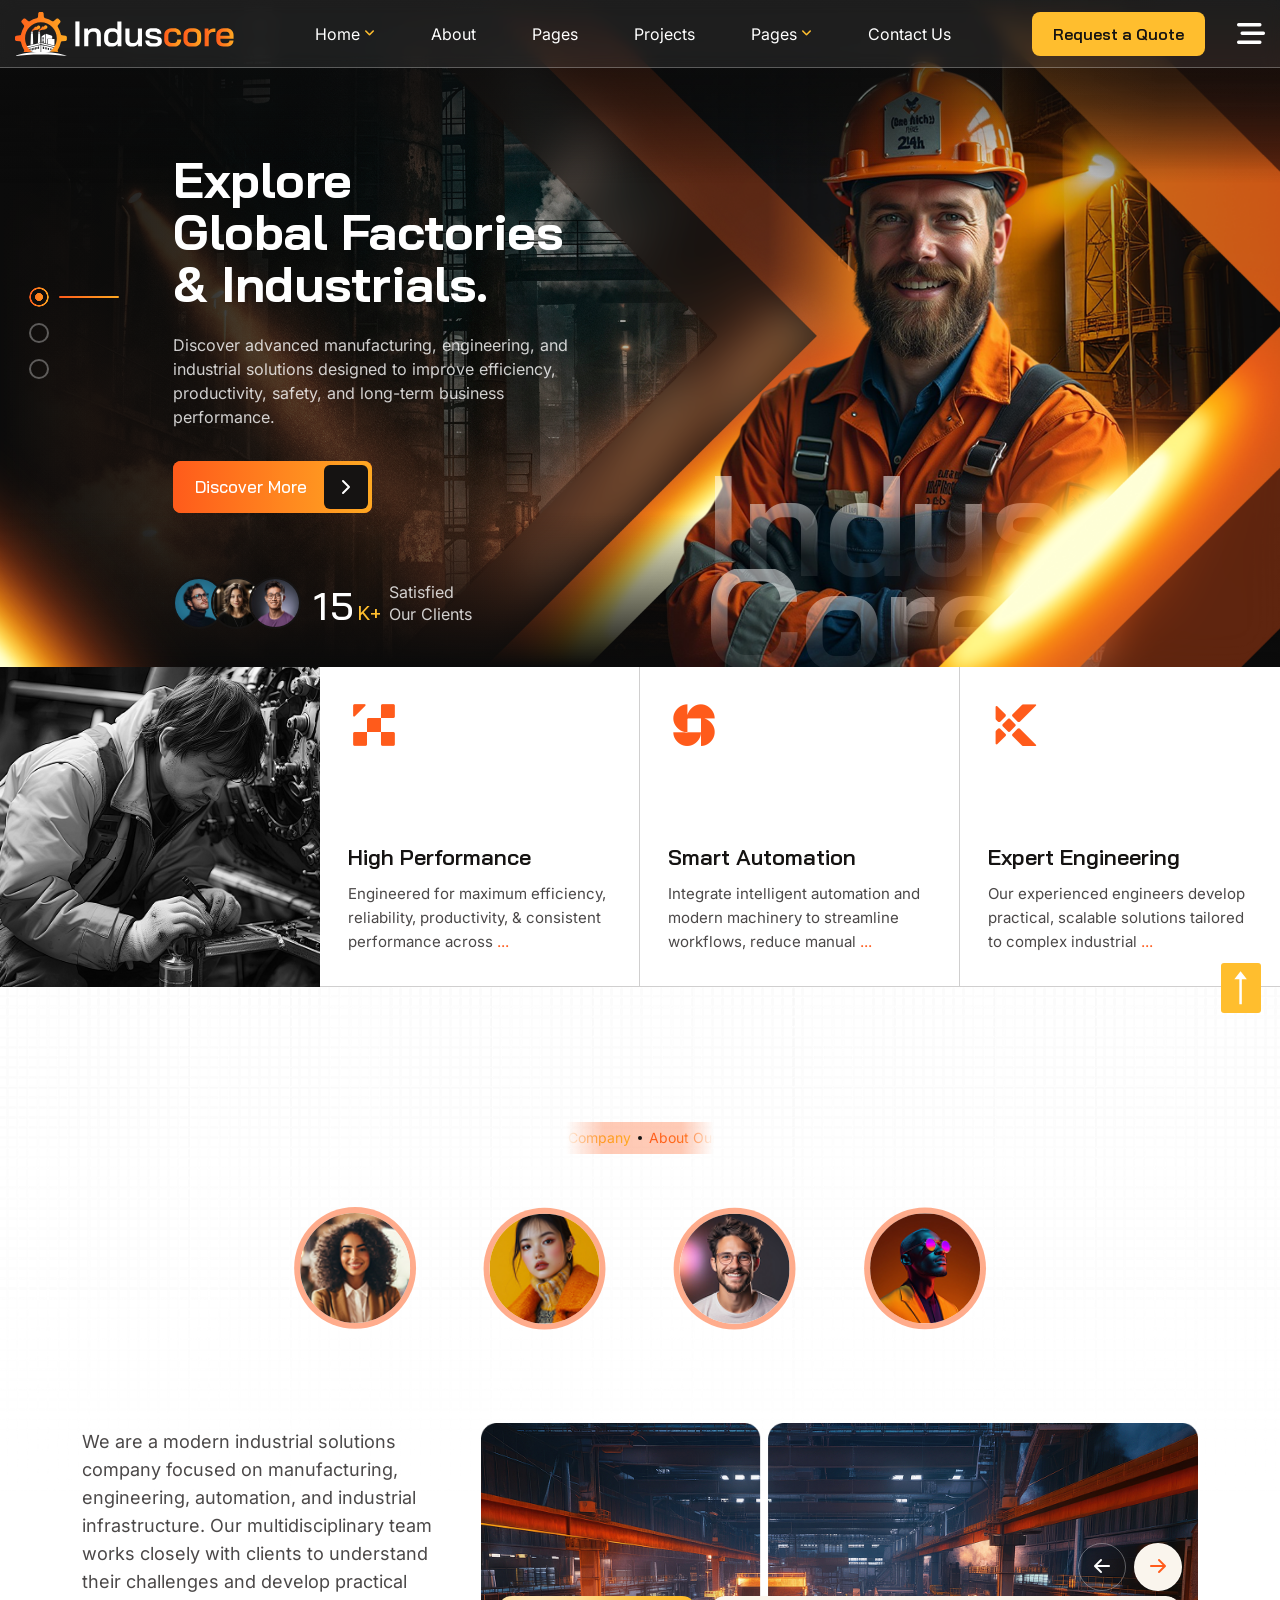
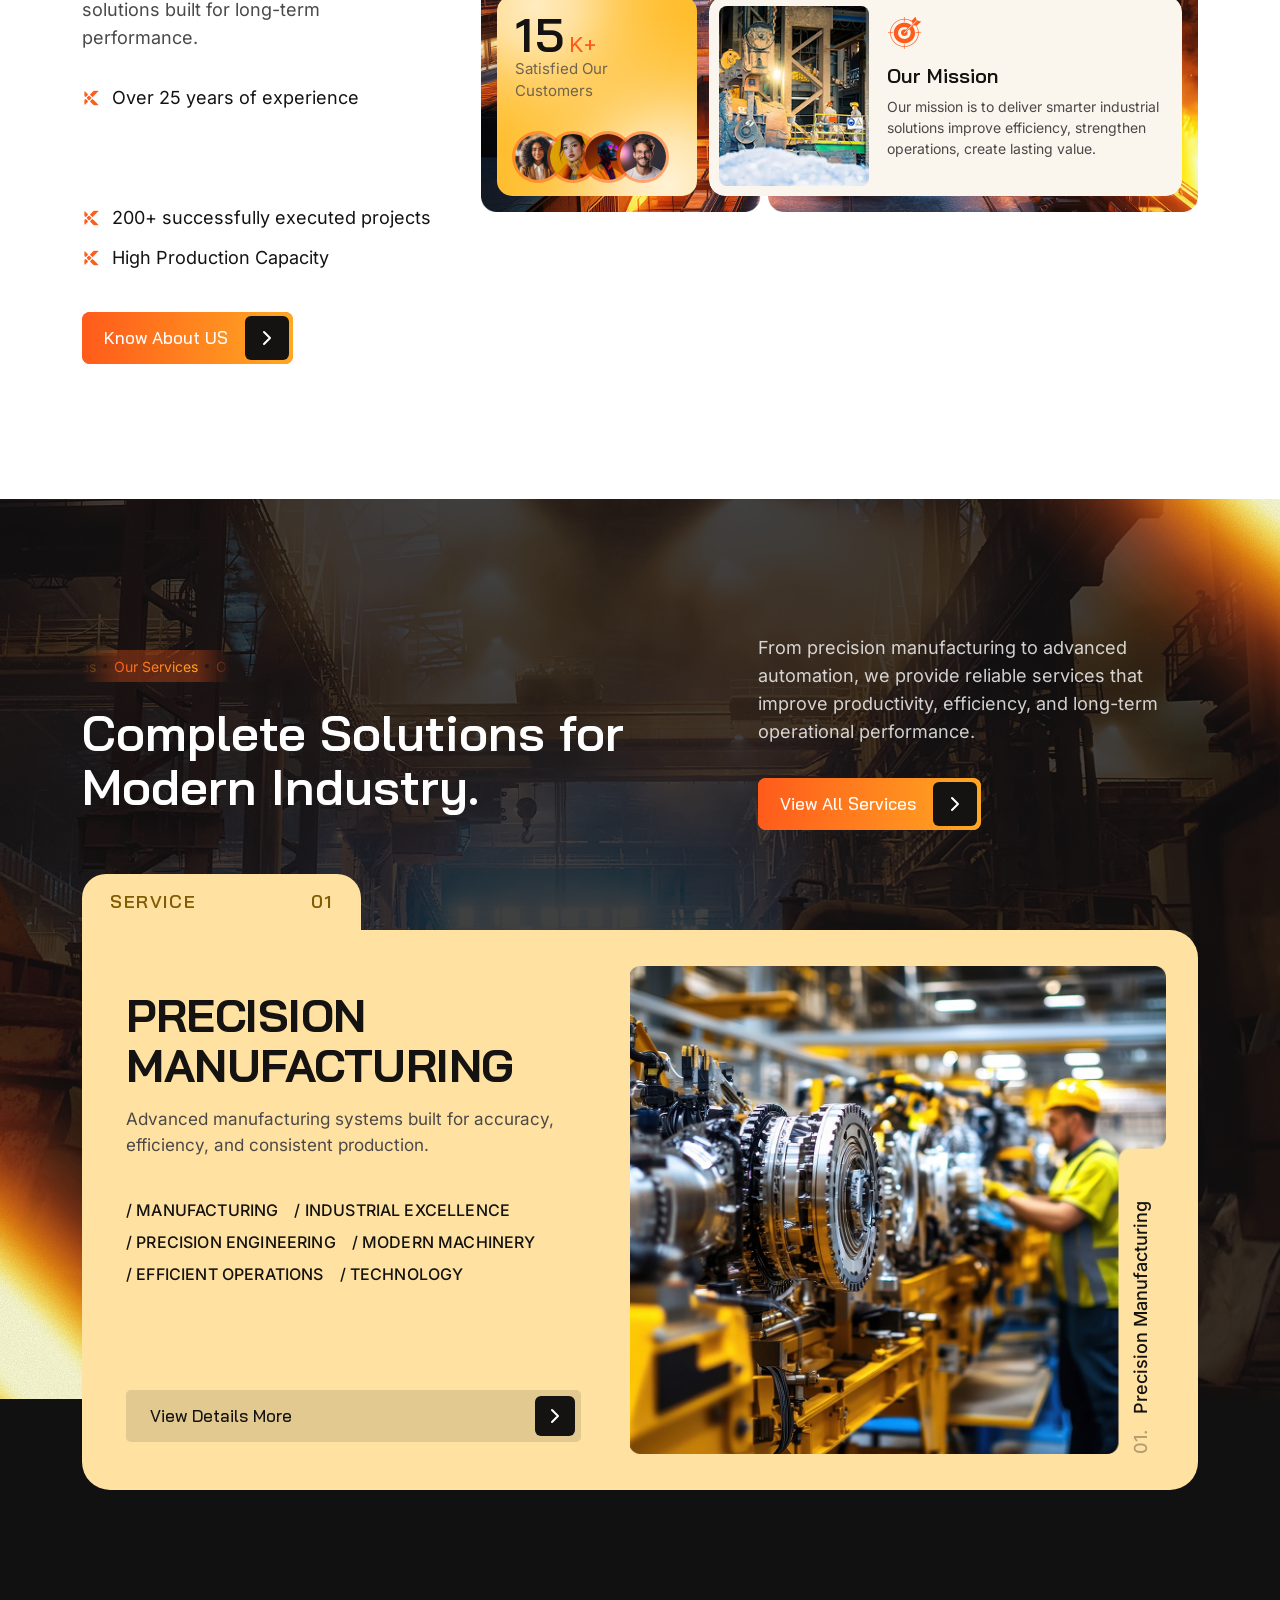
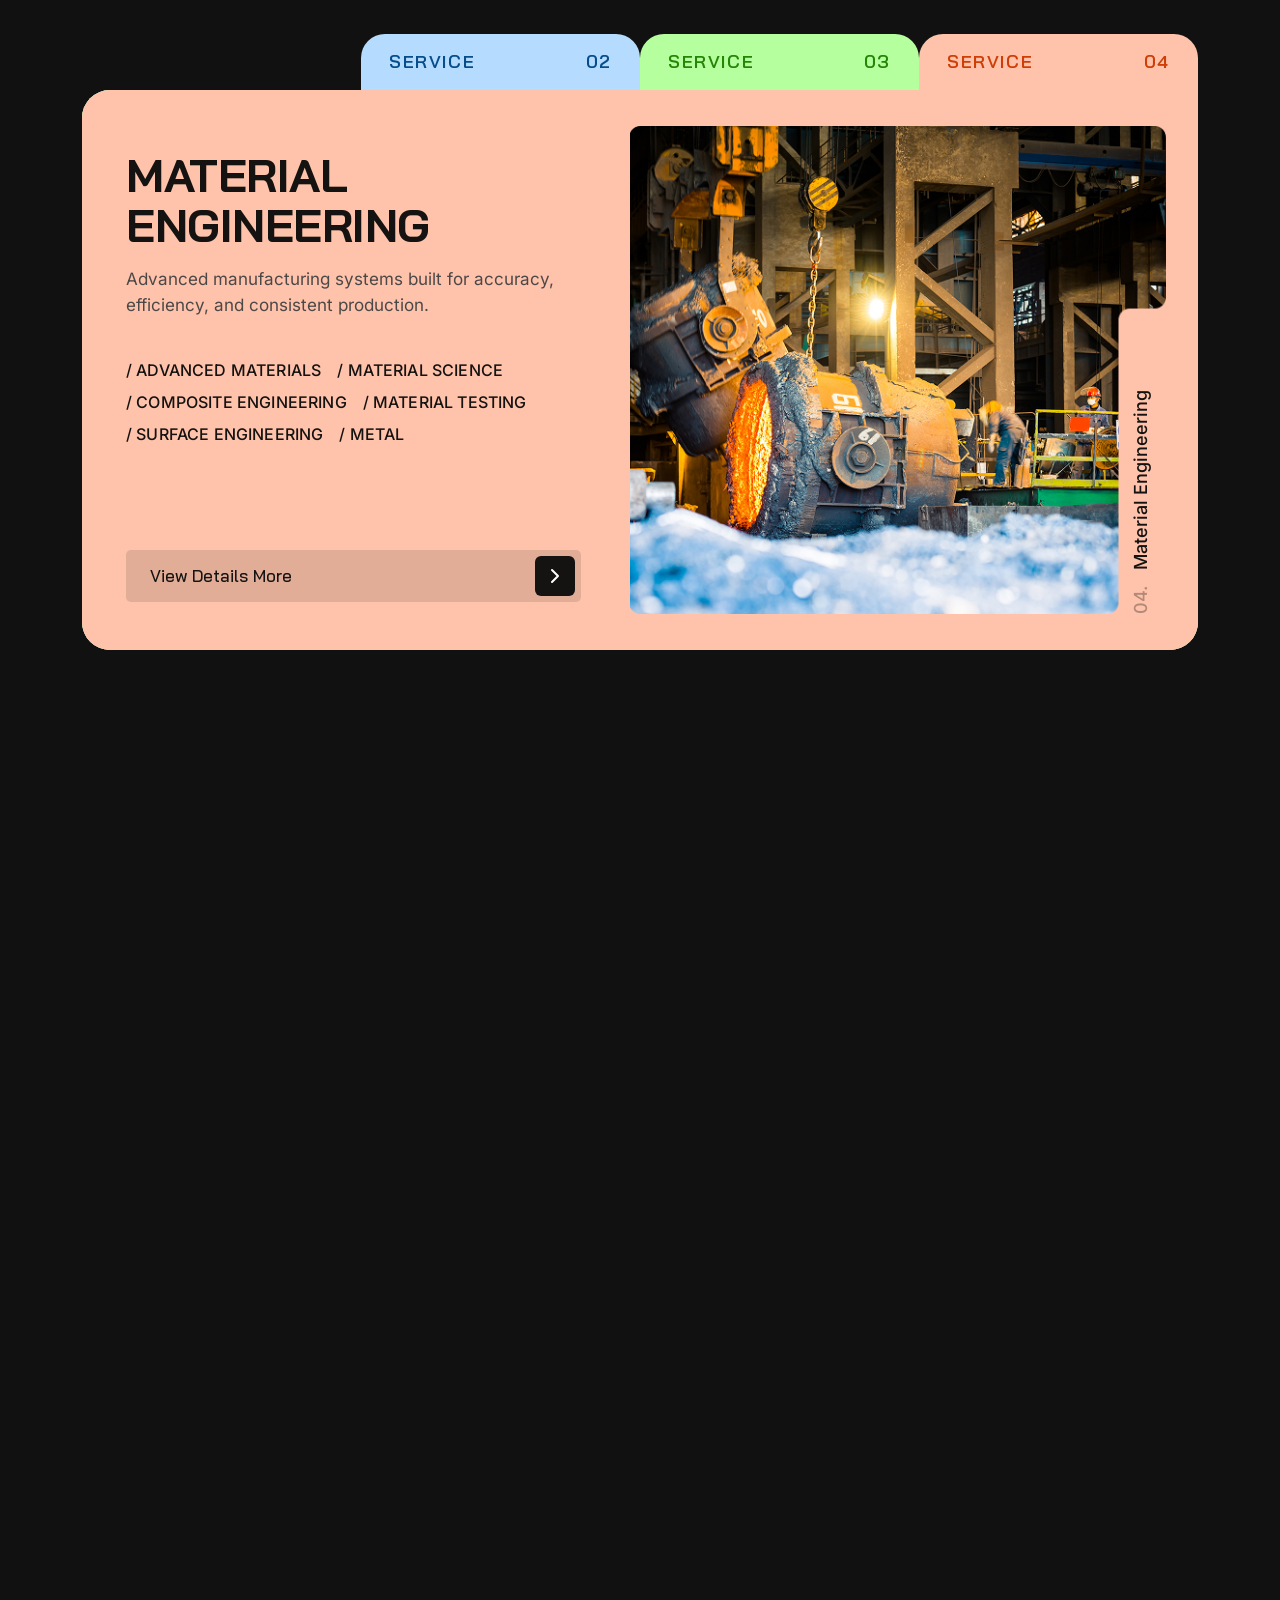
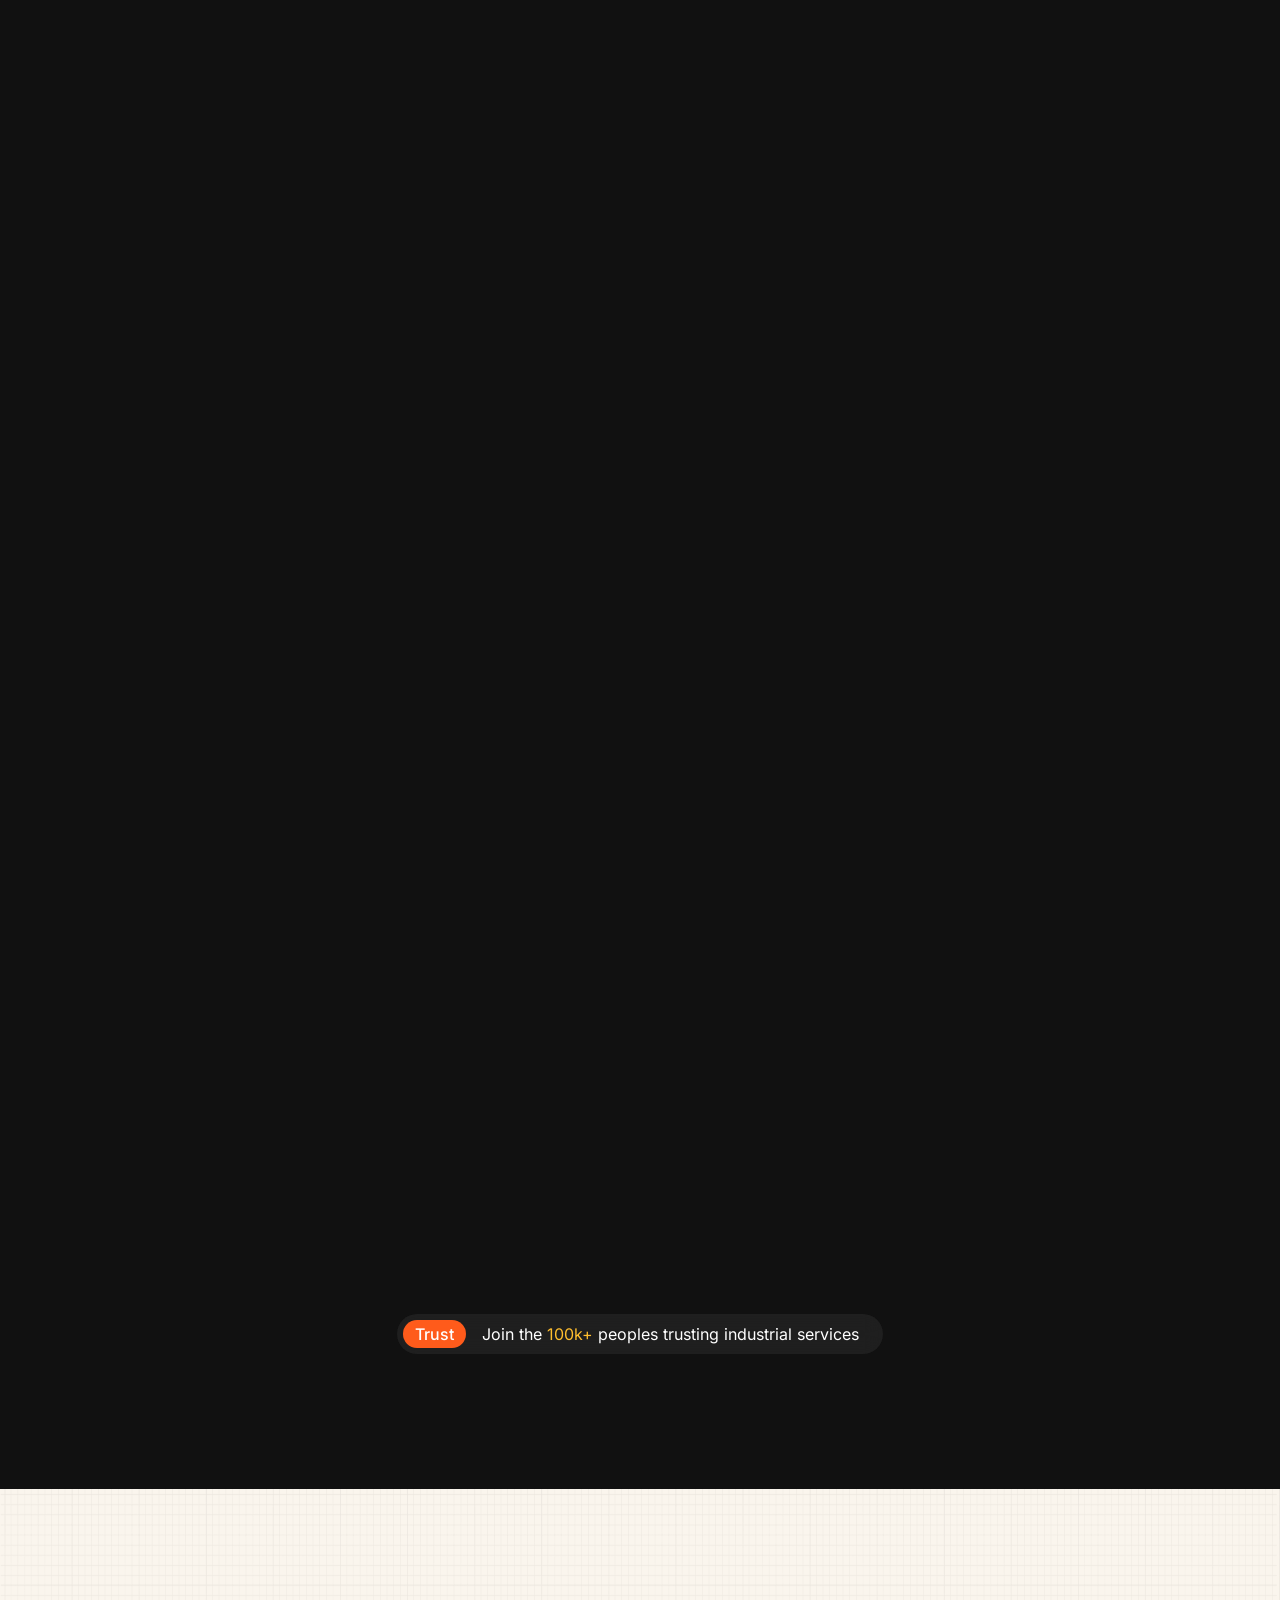
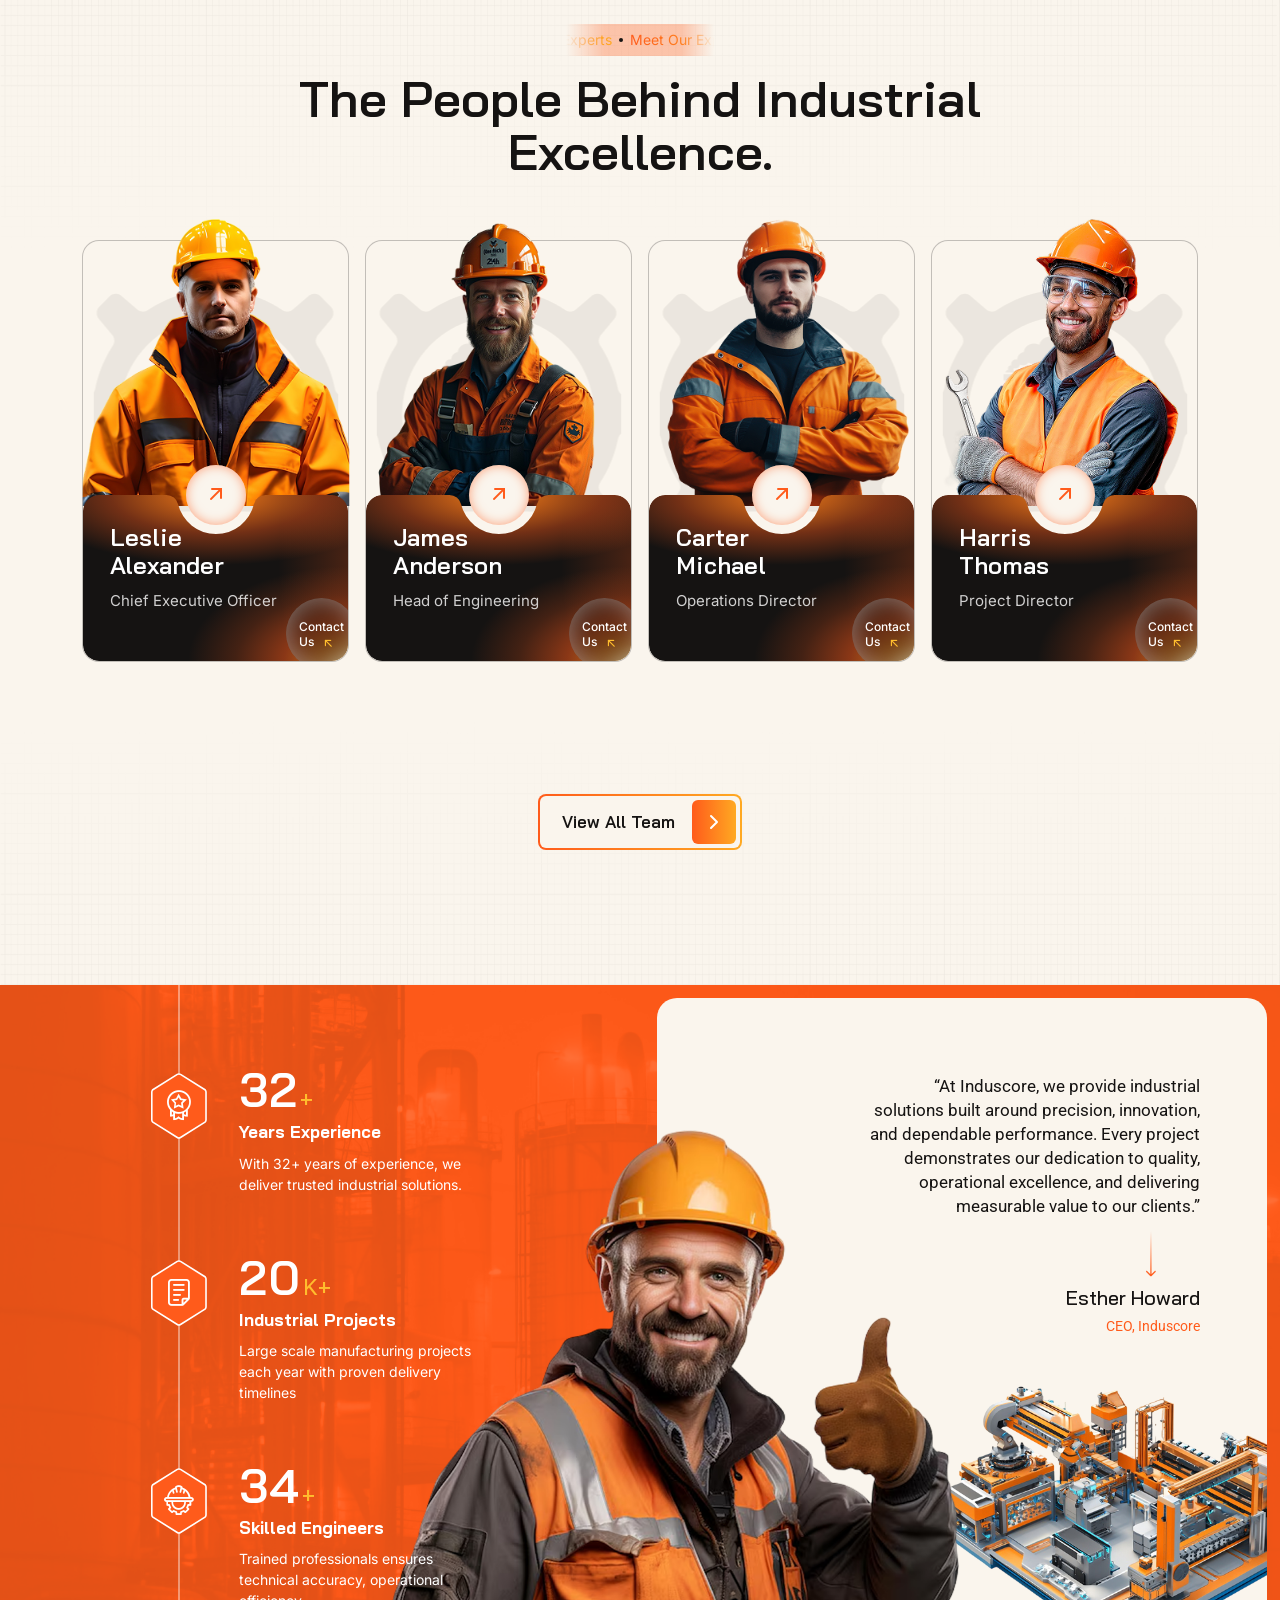
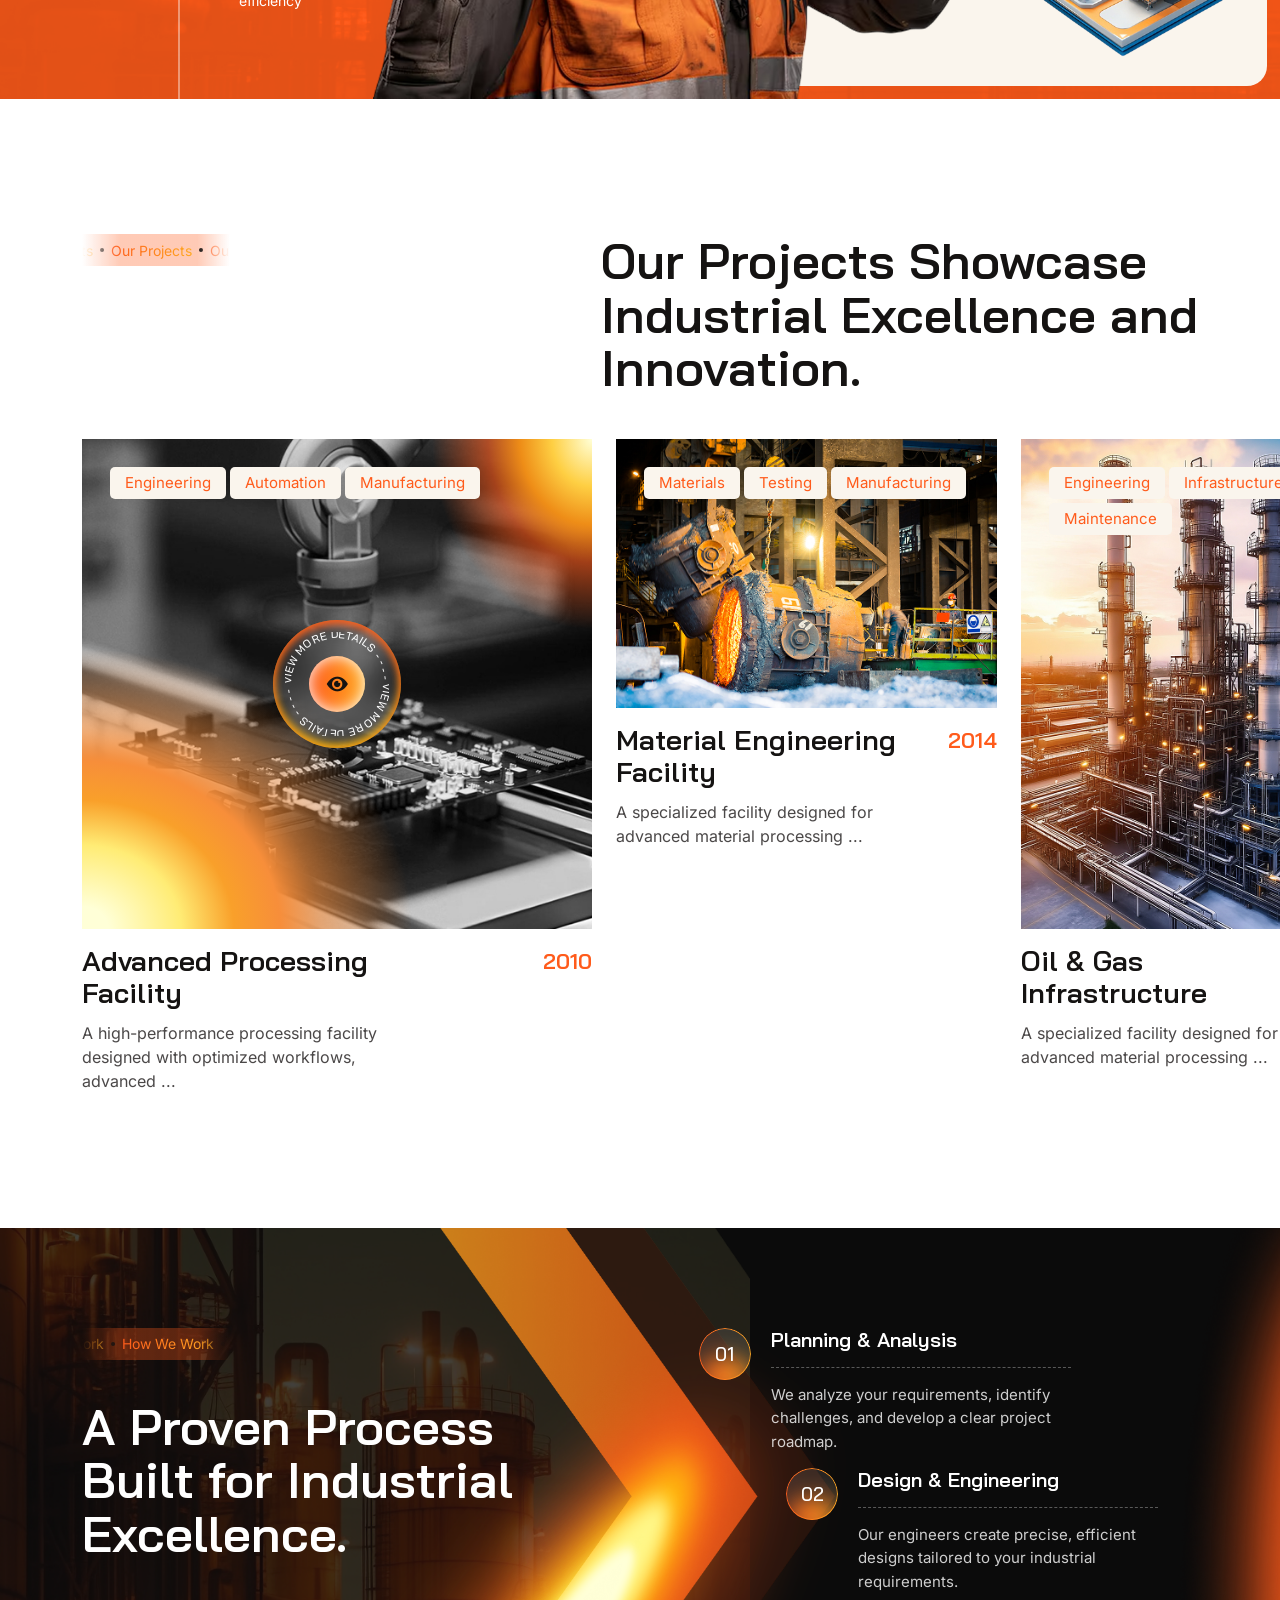
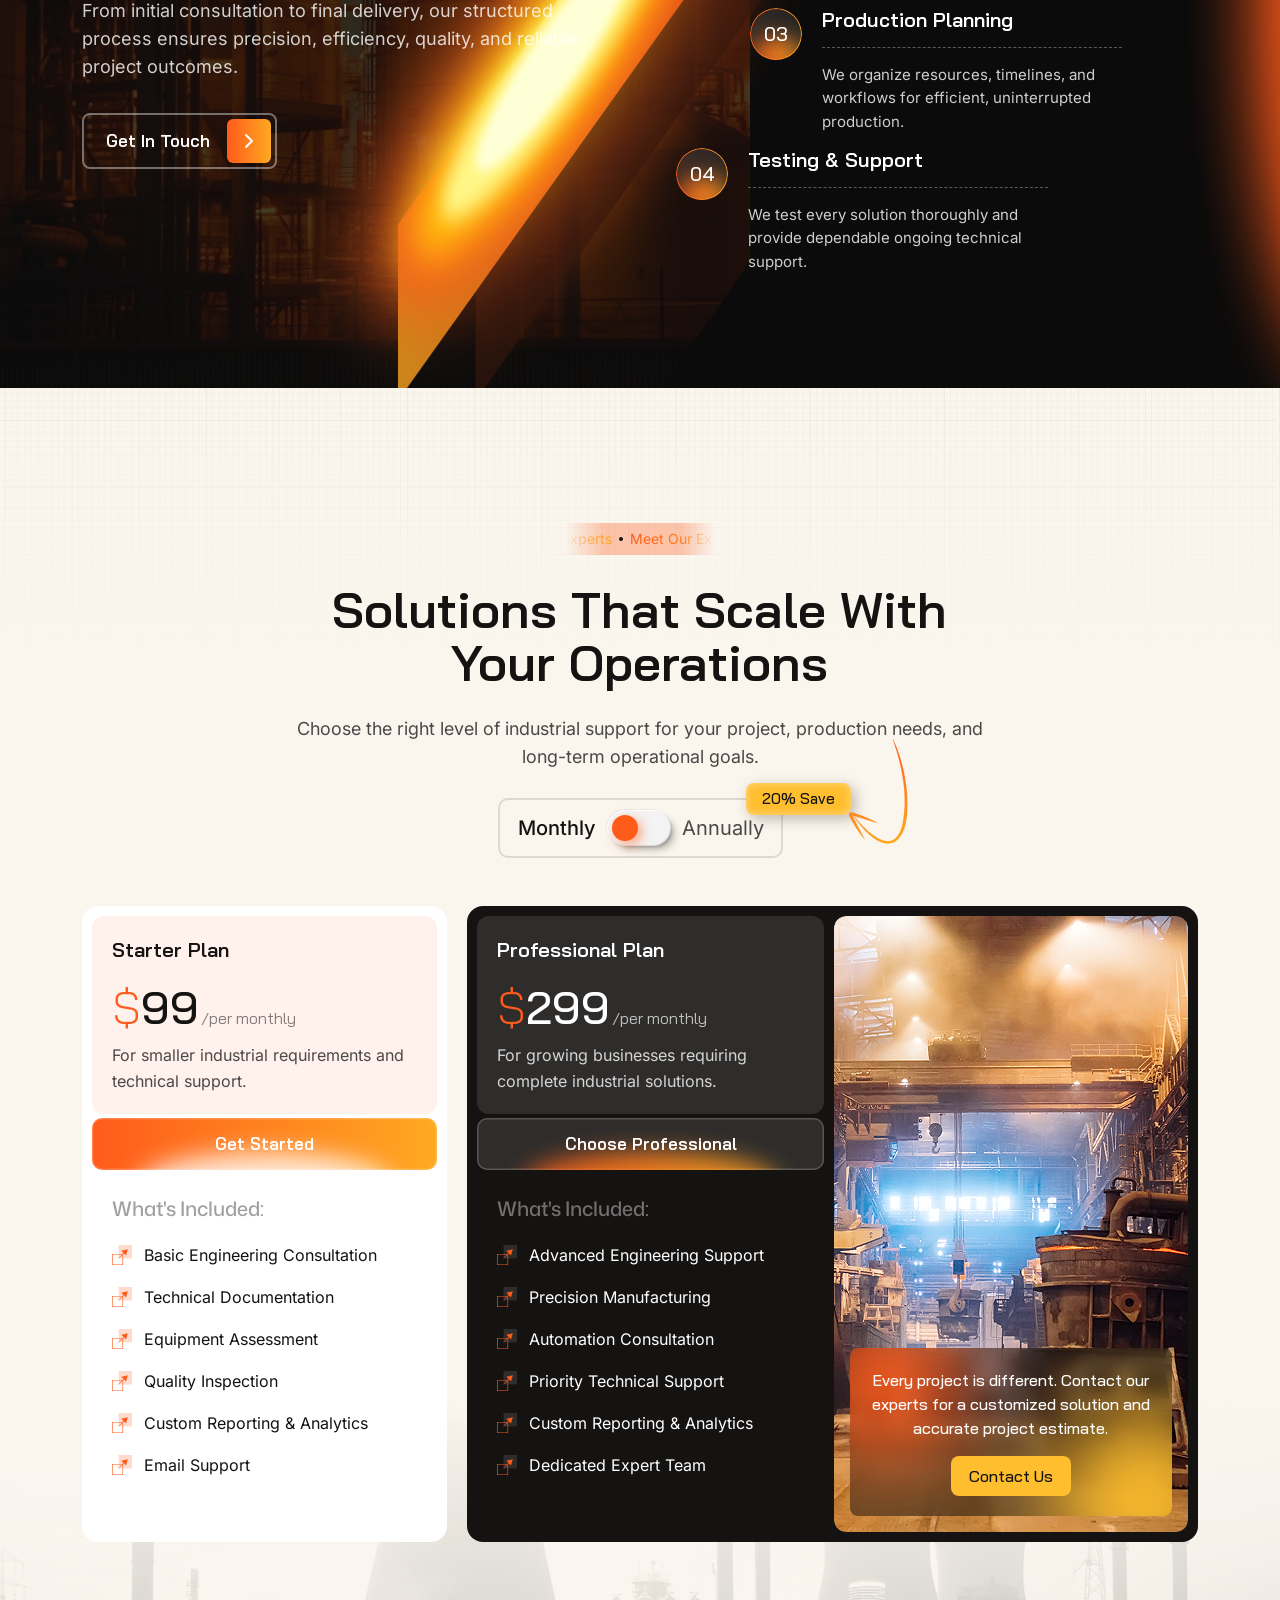
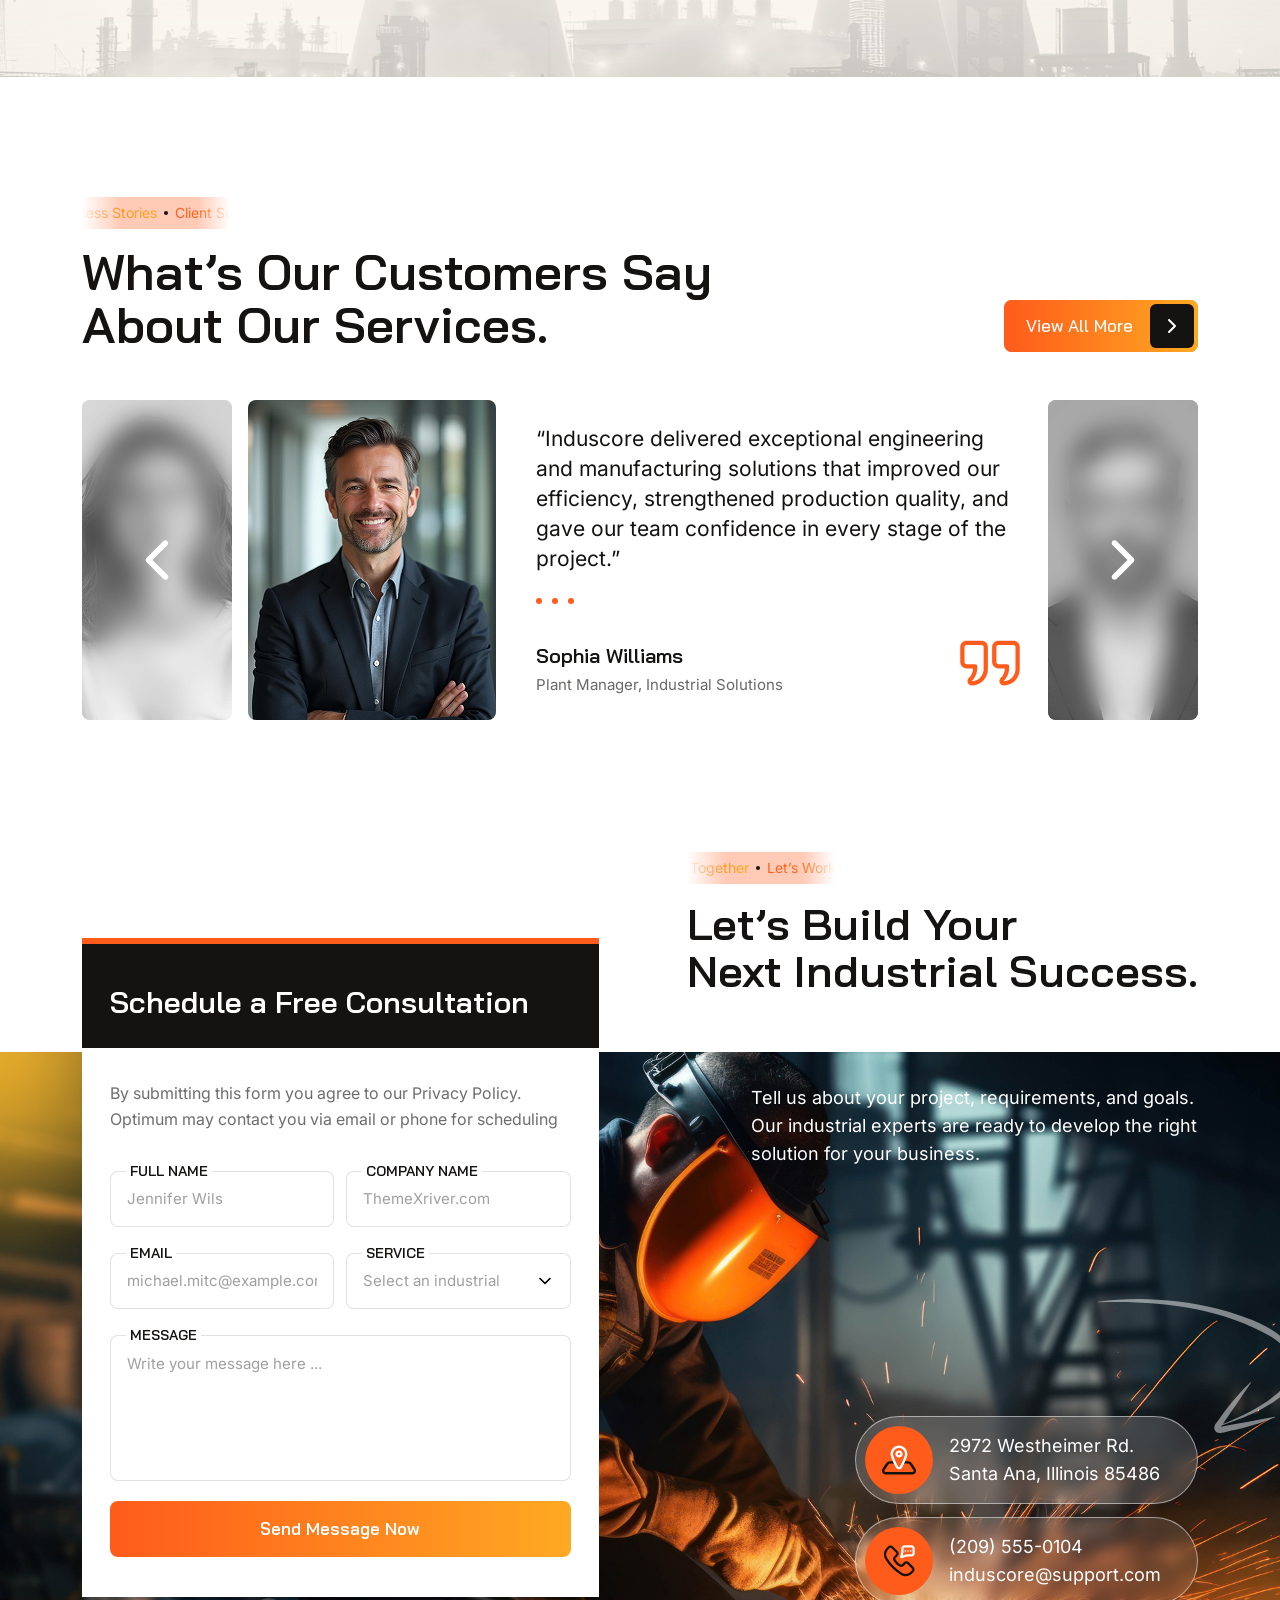
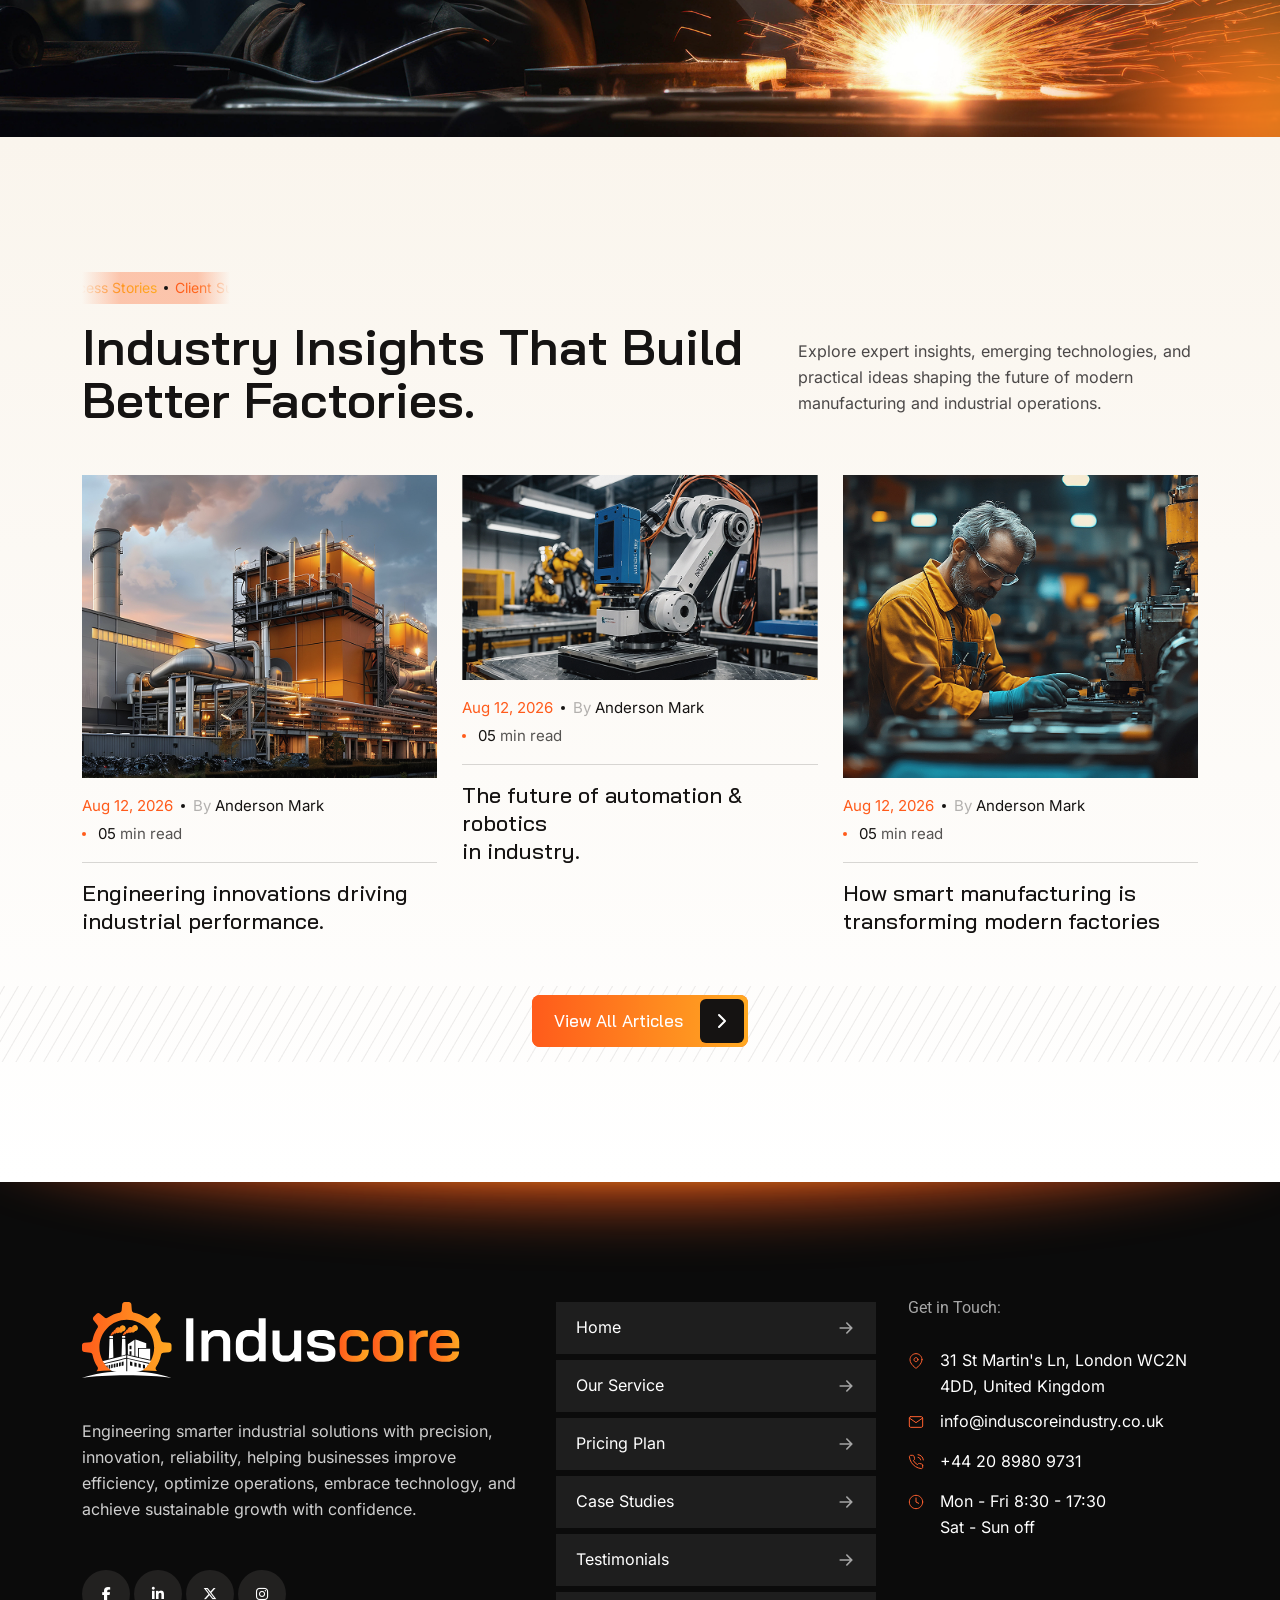
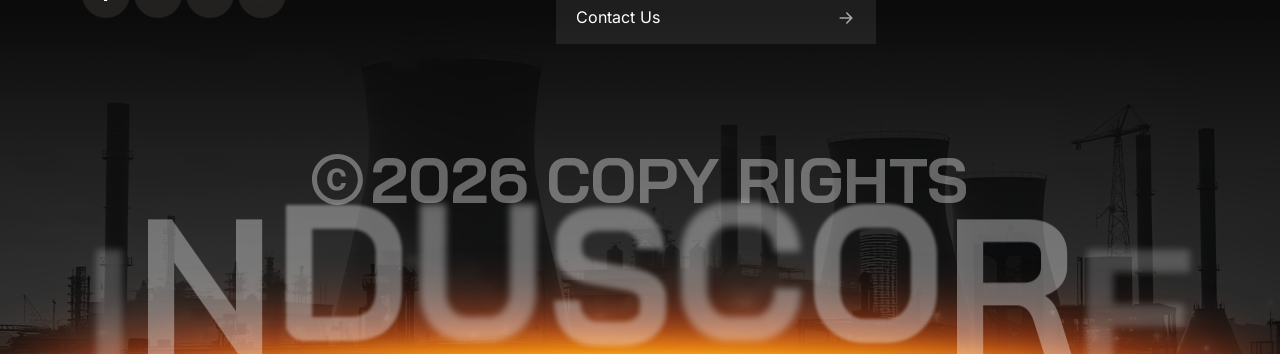
==== commit 2582d403: "home-1-done" ====
--- a/index.html
+++ b/index.html
@@ -29,14 +29,23 @@
         <div class="dc-home-1-wrapper ">
 
             <!-- start preloader -->
-            <div class="lt-preloader-1">
-                <div class="lt-preloader-1-wrap" role="status" aria-label="Loading Logistox">
-                    <div class="lt-preloader-1-road">
-                        <span class="truck">
-                            <i class="flaticon-truck flaticon"></i>
-                        </span>
-                        <span class="line"></span>
-                    </div>
+            <div class="dc-preloader-1">
+                <div class="dc-preloader-1-wrap" role="status" aria-label="Loading Induscore">
+                    <div class="gears">
+                        <svg width="184" height="120" viewBox="-30 -30 92 60" fill="none" xmlns="http://www.w3.org/2000/svg" aria-hidden="true">
+                            <defs>
+                                <linearGradient id="dc-preloader-1-grad" x1="-28" y1="-28" x2="28" y2="28" gradientUnits="userSpaceOnUse">
+                                    <stop stop-color="#FF5B1B"/>
+                                    <stop offset="1" stop-color="#FFA922"/>
+                                </linearGradient>
+                            </defs>
+                            <path class="gear big" fill-rule="evenodd" d="M18.77 -2.97L27.88 -2.64L27.88 2.64L18.77 2.97L18.35 4.92L17.74 6.81L25.46 11.66L22.82 16.22L14.77 11.96L13.44 13.44L11.96 14.77L16.22 22.82L11.66 25.46L6.81 17.74L4.92 18.35L2.97 18.77L2.64 27.88L-2.64 27.88L-2.97 18.77L-4.92 18.35L-6.81 17.74L-11.66 25.46L-16.22 22.82L-11.96 14.77L-13.44 13.44L-14.77 11.96L-22.82 16.22L-25.46 11.66L-17.74 6.81L-18.35 4.92L-18.77 2.97L-27.88 2.64L-27.88 -2.64L-18.77 -2.97L-18.35 -4.92L-17.74 -6.81L-25.46 -11.66L-22.82 -16.22L-14.77 -11.96L-13.44 -13.44L-11.96 -14.77L-16.22 -22.82L-11.66 -25.46L-6.81 -17.74L-4.92 -18.35L-2.97 -18.77L-2.64 -27.88L2.64 -27.88L2.97 -18.77L4.92 -18.35L6.81 -17.74L11.66 -25.46L16.22 -22.82L11.96 -14.77L13.44 -13.44L14.77 -11.96L22.82 -16.22L25.46 -11.66L17.74 -6.81L18.35 -4.92ZM-7 0a7 7 0 1 0 14 0a7 7 0 1 0 -14 0Z" fill="url(#dc-preloader-1-grad)"/>
+                            <g transform="translate(40 0)">
+                                <path class="gear small" fill-rule="evenodd" d="M10.86 1.72L19.37 4.97L17.21 10.18L8.9 6.47L7.78 7.78L6.47 8.9L10.18 17.21L4.97 19.37L1.72 10.86L0 11L-1.72 10.86L-4.97 19.37L-10.18 17.21L-6.47 8.9L-7.78 7.78L-8.9 6.47L-17.21 10.18L-19.37 4.97L-10.86 1.72L-11 0L-10.86 -1.72L-19.37 -4.97L-17.21 -10.18L-8.9 -6.47L-7.78 -7.78L-6.47 -8.9L-10.18 -17.21L-4.97 -19.37L-1.72 -10.86L0 -11L1.72 -10.86L4.97 -19.37L10.18 -17.21L6.47 -8.9L7.78 -7.78L8.9 -6.47L17.21 -10.18L19.37 -4.97L10.86 -1.72L11 0ZM-4.5 0a4.5 4.5 0 1 0 9 0a4.5 4.5 0 1 0 -9 0Z" fill="#FAF5ED"/>
+                            </g>
+                        </svg>
+                    </div>
+                    <div class="bar"><span></span></div>
                 </div>
             </div>
             <!-- end preloader -->
@@ -206,7 +215,7 @@
             <section class="dc-hero-1-area">
 
                 <!-- slider -->
-                <div class="swiper dc_hero1_slider dc-hero-1-slider">
+                <div class="dc_hero1_slider dc-hero-1-slider">
                     <div class="swiper-wrapper">
 
                         <!-- item-1 -->
@@ -259,6 +268,7 @@
                                         <p class="dc-hero-1-disc dc-p-1">Discover advanced manufacturing, engineering, and industrial solutions designed to improve efficiency, productivity, safety, and long-term business performance.</p>
                                         <div class="btn-elm">
                                             <a href="#" class="dc-pr-btn-1">
+                                                <span class="bg" aria-hidden="true"><span></span><span></span><span></span><span></span></span>
                                                 <span class="text">Discover More</span>
                                                 <span class="icon">
                                                     <svg width="24" height="24" viewBox="0 0 24 24" fill="none" xmlns="http://www.w3.org/2000/svg">
@@ -323,6 +333,7 @@
                                         <p class="dc-hero-1-disc dc-p-1">Discover advanced manufacturing, engineering, and industrial solutions designed to improve efficiency, productivity, safety, and long-term business performance.</p>
                                         <div class="btn-elm">
                                             <a href="#" class="dc-pr-btn-1">
+                                                <span class="bg" aria-hidden="true"><span></span><span></span><span></span><span></span></span>
                                                 <span class="text">Discover More</span>
                                                 <span class="icon">
                                                     <svg width="24" height="24" viewBox="0 0 24 24" fill="none" xmlns="http://www.w3.org/2000/svg">
@@ -387,6 +398,7 @@
                                         <p class="dc-hero-1-disc dc-p-1">Discover advanced manufacturing, engineering, and industrial solutions designed to improve efficiency, productivity, safety, and long-term business performance.</p>
                                         <div class="btn-elm">
                                             <a href="#" class="dc-pr-btn-1">
+                                                <span class="bg" aria-hidden="true"><span></span><span></span><span></span><span></span></span>
                                                 <span class="text">Discover More</span>
                                                 <span class="icon">
                                                     <svg width="24" height="24" viewBox="0 0 24 24" fill="none" xmlns="http://www.w3.org/2000/svg">
@@ -436,7 +448,7 @@
                     </div>
 
                     <!-- item-1 -->
-                    <div class="dc-features-1-item">
+                    <div class="dc-features-1-item wow fadeInRight2">
                         <div class="icon">
                             <i class="flaticon-cross flaticon"></i>
                         </div>
@@ -447,7 +459,7 @@
                     </div>
 
                     <!-- item-2 -->
-                    <div class="dc-features-1-item is-active">
+                    <div class="dc-features-1-item wow fadeInRight2" data-wow-delay=".1s">
                         <div class="icon">
                             <i class="flaticon-semicircle flaticon"></i>
                         </div>
@@ -458,7 +470,7 @@
                     </div>
 
                     <!-- item-3 -->
-                    <div class="dc-features-1-item">
+                    <div class="dc-features-1-item wow fadeInRight2" data-wow-delay=".2s">
                         <div class="icon">
                             <i class="flaticon-cross-1 flaticon"></i>
                         </div>
@@ -494,6 +506,10 @@
                                     <span class="text">About Our Company</span>
                                     <span class="dot"></span>
                                     <span class="text">About Our Company</span>
+                                    <span class="dot"></span>
+                                    <span class="text">About Our Company</span>
+                                    <span class="dot"></span>
+                                    <span class="text">About Our Company</span>
                                 </div>
                             </div>
                         </div>
@@ -504,16 +520,17 @@
 
                         <!-- left -->
                         <div class="dc-about-1-left">
-                            <p class="dc-about-1-disc dc-p-1">We are a modern industrial solutions company focused on manufacturing, engineering, automation, and industrial infrastructure. Our multidisciplinary team works closely with clients to understand their challenges and develop practical solutions built for long-term performance.</p>
+                            <p class="dc-about-1-disc dc-p-1 wow fadeInUp2">We are a modern industrial solutions company focused on manufacturing, engineering, automation, and industrial infrastructure. Our multidisciplinary team works closely with clients to understand their challenges and develop practical solutions built for long-term performance.</p>
                             <ul class="dc-about-1-list">
-                                <li><i class="flaticon-cross-1 flaticon"></i>Over 25 years of experience</li>
-                                <li><i class="flaticon-cross-1 flaticon"></i>Strict Quality Standards</li>
-                                <li><i class="flaticon-cross-1 flaticon"></i>Top Production Technology</li>
-                                <li><i class="flaticon-cross-1 flaticon"></i>200+ successfully executed projects</li>
-                                <li><i class="flaticon-cross-1 flaticon"></i>High Production Capacity</li>
+                                <li class="wow fadeInUp2"><i class="flaticon-cross-1 flaticon"></i>Over 25 years of experience</li>
+                                <li class="wow fadeInUp2"><i class="flaticon-cross-1 flaticon"></i>Strict Quality Standards</li>
+                                <li class="wow fadeInUp2"><i class="flaticon-cross-1 flaticon"></i>Top Production Technology</li>
+                                <li class="wow fadeInUp2"><i class="flaticon-cross-1 flaticon"></i>200+ successfully executed projects</li>
+                                <li class="wow fadeInUp2"><i class="flaticon-cross-1 flaticon"></i>High Production Capacity</li>
                             </ul>
-                            <div class="btn-elm">
+                            <div class="btn-elm wow fadeInUp2">
                                 <a href="#" class="dc-pr-btn-1">
+                                    <span class="bg" aria-hidden="true"><span></span><span></span><span></span><span></span></span>
                                     <span class="text">Know About US</span>
                                     <span class="icon">
                                         <svg width="24" height="24" viewBox="0 0 24 24" fill="none" xmlns="http://www.w3.org/2000/svg">
@@ -528,12 +545,12 @@
                         <div class="dc-about-1-right">
 
                             <!-- img -->
-                            <div class="dc-about-1-img" data-background="assets/img/about/a1-img.jpg" data-mask-image="assets/img/about/a1-img-mask.png"></div>
+                            <div class="dc-about-1-img wow fadeInRight2" data-background="assets/img/about/a1-img.jpg" data-mask-image="assets/img/about/a1-img-mask.png"></div>
 
                             <div class="dc-about-1-cards">
 
                                 <!-- count-card -->
-                                <div class="dc-about-1-count">
+                                <div class="dc-about-1-count wow fadeInUp2" data-wow-delay=".2s">
                                     <div class="count">
                                         <span class="num">15</span>
                                         <span class="suffix">K+</span>
@@ -548,7 +565,7 @@
                                 </div>
 
                                 <!-- slider -->
-                                <div class="dc-about-1-slider-wrap">
+                                <div class="dc-about-1-slider-wrap wow fadeInUp2" data-wow-delay=".35s">
 
                                     <!-- slider-btn -->
                                     <div class="dc-about-1-slider-btn">
@@ -654,15 +671,20 @@
                                             <span class="text">Our Services</span>
                                             <span class="dot"></span>
                                             <span class="text">Our Services</span>
-                                        </div>
-                                    </div>
-                                </div>
-                                <h2 class="dc-services-1-sec-title dc-sec-title-1">Complete Solutions for Modern Industry.</h2>
+                                            <span class="dot"></span>
+                                            <span class="text">Our Services</span>
+                                            <span class="dot"></span>
+                                            <span class="text">Our Services</span>
+                                        </div>
+                                    </div>
+                                </div>
+                                <h2 class="dc-services-1-sec-title dc-sec-title-1 wa_title_ani_1">Complete Solutions for Modern Industry.</h2>
                             </div>
                             <div class="right">
-                                <p class="dc-services-1-disc dc-p-1">From precision manufacturing to advanced automation, we provide reliable services that improve productivity, efficiency, and long-term operational performance.</p>
-                                <div class="btn-elm">
+                                <p class="dc-services-1-disc dc-p-1 wow fadeInRight2">From precision manufacturing to advanced automation, we provide reliable services that improve productivity, efficiency, and long-term operational performance.</p>
+                                <div class="btn-elm wow fadeInRight2">
                                     <a href="#" class="dc-pr-btn-1">
+                                        <span class="bg" aria-hidden="true"><span></span><span></span><span></span><span></span></span>
                                         <span class="text">View All Services</span>
                                         <span class="icon">
                                             <svg width="24" height="24" viewBox="0 0 24 24" fill="none" xmlns="http://www.w3.org/2000/svg">
@@ -880,17 +902,21 @@
                                     <span class="text">Meet Our Experts</span>
                                     <span class="dot"></span>
                                     <span class="text">Meet Our Experts</span>
-                                </div>
-                            </div>
-                        </div>
-                        <h2 class="dc-team-1-sec-title dc-sec-title-1">The People Behind Industrial Excellence.</h2>
+                                    <span class="dot"></span>
+                                    <span class="text">Meet Our Experts</span>
+                                    <span class="dot"></span>
+                                    <span class="text">Meet Our Experts</span>
+                                </div>
+                            </div>
+                        </div>
+                        <h2 class="dc-team-1-sec-title dc-sec-title-1 wa_title_ani_1">The People Behind Industrial Excellence.</h2>
                     </div>
 
                     <!-- cards -->
                     <div class="dc-team-1-cards">
 
                         <!-- item-1 -->
-                        <div class="dc-team-1-card">
+                        <div class="dc-team-1-card wow fadeInUp2">
                             <div class="box"></div>
                             <div class="gear wa-img-cover wa-fix">
                                 <img src="assets/img/team/t1-img-bg.png" alt="">
@@ -918,7 +944,7 @@
                         </div>
 
                         <!-- item-2 -->
-                        <div class="dc-team-1-card ">
+                        <div class="dc-team-1-card  wow fadeInUp2" data-wow-delay=".1s">
                             <div class="box"></div>
                             <div class="gear wa-img-cover wa-fix">
                                 <img src="assets/img/team/t1-img-bg.png" alt="">
@@ -946,7 +972,7 @@
                         </div>
 
                         <!-- item-3 -->
-                        <div class="dc-team-1-card">
+                        <div class="dc-team-1-card wow fadeInUp2" data-wow-delay=".2s">
                             <div class="box"></div>
                             <div class="gear wa-img-cover wa-fix">
                                 <img src="assets/img/team/t1-img-bg.png" alt="">
@@ -974,7 +1000,7 @@
                         </div>
 
                         <!-- item-4 -->
-                        <div class="dc-team-1-card">
+                        <div class="dc-team-1-card wow fadeInUp2" data-wow-delay=".3s">
                             <div class="box"></div>
                             <div class="gear wa-img-cover wa-fix">
                                 <img src="assets/img/team/t1-img-bg.png" alt="">
@@ -1005,8 +1031,8 @@
 
                     <!-- bottom -->
                     <div class="dc-team-1-bottom">
-                        <p class="dc-team-1-disc dc-p-1">Our experienced engineers, technicians, and industry specialists work together to turn complex challenges into reliable, high-performance solutions.</p>
-                        <div class="btn-elm">
+                        <p class="dc-team-1-disc dc-p-1 wow fadeInUp2">Our experienced engineers, technicians, and industry specialists work together to turn complex challenges into reliable, high-performance solutions.</p>
+                        <div class="btn-elm wow fadeInUp2">
                             <a href="#" class="dc-sc-btn-1">
                                 <span class="text">View All Team</span>
                                 <span class="icon">
@@ -1036,7 +1062,7 @@
                         <div class="dc-choose-1-list">
 
                             <!-- item-1 -->
-                            <div class="item">
+                            <div class="item wow dc-choose-1-rise" data-wow-delay=".1s">
                                 <div class="hex">
                                     <svg width="68" height="80" viewBox="-1 -1 70 82" fill="none" xmlns="http://www.w3.org/2000/svg" aria-hidden="true">
                                         <path d="M66 19.4205L35.8833 0.587124C35.2867 0.203796 34.5925 0 33.8833 0C33.1742 0 32.48 0.203796 31.8833 0.587124L1.76668 19.4205C1.22586 19.7612 0.780179 20.2334 0.471243 20.7929C0.162307 21.3525 0.000184828 21.9813 8.851e-06 22.6205V57.3871C-0.00137732 58.0266 0.160077 58.6559 0.469158 59.2158C0.77824 59.7756 1.22477 60.2476 1.76668 60.5871L31.8833 79.4371C32.4848 79.8072 33.1772 80.0031 33.8833 80.0031C34.5895 80.0031 35.2819 79.8072 35.8833 79.4371L66 60.5871C66.5419 60.2476 66.9884 59.7756 67.2975 59.2158C67.6066 58.6559 67.7681 58.0266 67.7667 57.3871V22.6205C67.7665 21.9813 67.6044 21.3525 67.2954 20.7929C66.9865 20.2334 66.5408 19.7612 66 19.4205Z" fill="#FF5B1B" stroke="#fff" stroke-width="2"/>
@@ -1054,7 +1080,7 @@
                             </div>
 
                             <!-- item-2 -->
-                            <div class="item">
+                            <div class="item wow dc-choose-1-rise" data-wow-delay=".2s">
                                 <div class="hex">
                                     <svg width="68" height="80" viewBox="-1 -1 70 82" fill="none" xmlns="http://www.w3.org/2000/svg" aria-hidden="true">
                                         <path d="M66 19.4205L35.8833 0.587124C35.2867 0.203796 34.5925 0 33.8833 0C33.1742 0 32.48 0.203796 31.8833 0.587124L1.76668 19.4205C1.22586 19.7612 0.780179 20.2334 0.471243 20.7929C0.162307 21.3525 0.000184828 21.9813 8.851e-06 22.6205V57.3871C-0.00137732 58.0266 0.160077 58.6559 0.469158 59.2158C0.77824 59.7756 1.22477 60.2476 1.76668 60.5871L31.8833 79.4371C32.4848 79.8072 33.1772 80.0031 33.8833 80.0031C34.5895 80.0031 35.2819 79.8072 35.8833 79.4371L66 60.5871C66.5419 60.2476 66.9884 59.7756 67.2975 59.2158C67.6066 58.6559 67.7681 58.0266 67.7667 57.3871V22.6205C67.7665 21.9813 67.6044 21.3525 67.2954 20.7929C66.9865 20.2334 66.5408 19.7612 66 19.4205Z" fill="#FF5B1B" stroke="#fff" stroke-width="2"/>
@@ -1072,7 +1098,7 @@
                             </div>
 
                             <!-- item-3 -->
-                            <div class="item">
+                            <div class="item wow dc-choose-1-rise" data-wow-delay=".3s">
                                 <div class="hex">
                                     <svg width="68" height="80" viewBox="-1 -1 70 82" fill="none" xmlns="http://www.w3.org/2000/svg" aria-hidden="true">
                                         <path d="M66 19.4205L35.8833 0.587124C35.2867 0.203796 34.5925 0 33.8833 0C33.1742 0 32.48 0.203796 31.8833 0.587124L1.76668 19.4205C1.22586 19.7612 0.780179 20.2334 0.471243 20.7929C0.162307 21.3525 0.000184828 21.9813 8.851e-06 22.6205V57.3871C-0.00137732 58.0266 0.160077 58.6559 0.469158 59.2158C0.77824 59.7756 1.22477 60.2476 1.76668 60.5871L31.8833 79.4371C32.4848 79.8072 33.1772 80.0031 33.8833 80.0031C34.5895 80.0031 35.2819 79.8072 35.8833 79.4371L66 60.5871C66.5419 60.2476 66.9884 59.7756 67.2975 59.2158C67.6066 58.6559 67.7681 58.0266 67.7667 57.3871V22.6205C67.7665 21.9813 67.6044 21.3525 67.2954 20.7929C66.9865 20.2334 66.5408 19.7612 66 19.4205Z" fill="#FF5B1B" stroke="#fff" stroke-width="2"/>
@@ -1093,7 +1119,7 @@
                     </div>
 
                     <!-- card -->
-                    <div class="dc-choose-1-card">
+                    <div class="dc-choose-1-card wow fadeInRight2">
 
                         <!-- card-bg -->
                         <div class="dc-choose-1-card-bg wa-fix">
@@ -1102,7 +1128,7 @@
                             </div>
                         </div>
 
-                        <div class="dc-choose-1-quote">
+                        <div class="dc-choose-1-quote wow fadeInUp2" data-wow-delay=".3s">
                             <p class="text dc-p-1">“At Induscore, we provide industrial solutions built around precision, innovation, and dependable performance. Every project demonstrates our dedication to quality, operational excellence, and delivering measurable value to our clients.”</p>
                             <div class="arrow">
                                 <svg width="15" height="68" viewBox="0 0 15 68" fill="none" xmlns="http://www.w3.org/2000/svg" aria-hidden="true">
@@ -1122,7 +1148,7 @@
                         </div>
 
                         <!-- man -->
-                        <div class="dc-choose-1-man wa-img-cover wa-fix">
+                        <div class="dc-choose-1-man wa-img-cover wa-fix wow slideInUp2" data-wow-delay=".5s">
                             <img src="assets/img/choose/c1-man.png" alt="">
                         </div>
                     </div>
@@ -1150,14 +1176,18 @@
                                     <span class="text">Our Projects</span>
                                     <span class="dot"></span>
                                     <span class="text">Our Projects</span>
-                                </div>
-                            </div>
-                        </div>
-                        <h2 class="dc-projects-1-sec-title dc-sec-title-1">Our Projects Showcase Industrial Excellence and Innovation.</h2>
+                                    <span class="dot"></span>
+                                    <span class="text">Our Projects</span>
+                                    <span class="dot"></span>
+                                    <span class="text">Our Projects</span>
+                                </div>
+                            </div>
+                        </div>
+                        <h2 class="dc-projects-1-sec-title dc-sec-title-1 wa_title_ani_1">Our Projects Showcase Industrial Excellence and Innovation.</h2>
                     </div>
 
                     <!-- slider -->
-                    <div class="swiper dc_projects1_slider dc-projects-1-slider">
+                    <div class=" dc_projects1_slider dc-projects-1-slider">
                         <div class="swiper-wrapper">
 
                             <!-- item-1 -->
@@ -1365,49 +1395,807 @@
             </section>
             <!-- projects-end -->
 
-
-
-            <br>
-            <br>
-            <br>
-            <br>
-            <br>
-            <br>
-            <br>
-            <br>
-            <br>
-            <br>
-            <br>
-            <br>
-            <br>
-            <br>
-            <br>
-            <br>
-            <br>
-            <br>
-            <br>
-            <br>
-            <br>
-            <br>
-            <br>
-            <br>
-            <br>
-            <br>
-            <br>
-            <br>
-            <br>
-            <br>
-            <br>
-            <br>
-            <br>
-            <br>
-            <br>
-            <br>
-            <br>
-            <br>
-            <br>
-            <br>
-            <br>
+            <!-- work-start -->
+            <section class="dc-work-1-area">
+
+                <!-- bg -->
+                <div class="dc-work-1-bg-img" data-background="assets/img/how-work/h1-bg-img.png"></div>
+                <div class="dc-work-1-bg-color" aria-hidden="true">
+                    <span></span>
+                    <span></span>
+                    <span></span>
+                    <span></span>
+                </div>
+                <div class="dc-work-1-bg-angle" data-background="assets/img/how-work/h1-bg-angle-shape.png"></div>
+                <div class="dc-work-1-bg-glow" data-background="assets/img/how-work/h1-bg-glow.png"></div>
+
+                <div class="container dc-container-1">
+                    <div class="dc-work-1-wrap">
+
+                        <!-- left -->
+                        <div class="dc-work-1-left">
+                            <div class="dc-subtitle-1">
+                                <span class="visually-hidden">How We Work</span>
+                                <div class="marquee" aria-hidden="true">
+                                    <div class="track">
+                                        <span class="dot"></span>
+                                        <span class="text">How We Work</span>
+                                        <span class="dot"></span>
+                                        <span class="text">How We Work</span>
+                                        <span class="dot"></span>
+                                        <span class="text">How We Work</span>
+                                        <span class="dot"></span>
+                                        <span class="text">How We Work</span>
+                                        <span class="dot"></span>
+                                        <span class="text">How We Work</span>
+                                        <span class="dot"></span>
+                                        <span class="text">How We Work</span>
+                                    </div>
+                                </div>
+                            </div>
+                            <h2 class="dc-work-1-sec-title dc-sec-title-1 wa_title_ani_1">A Proven Process Built for Industrial Excellence.</h2>
+                            <p class="dc-work-1-disc dc-p-1 wow fadeInUp2" data-wow-delay=".1s">From initial consultation to final delivery, our structured process ensures precision, efficiency, quality, and reliable project outcomes.</p>
+                            <div class="btn-elm wow fadeInUp2" data-wow-delay=".2s">
+                                <a href="#" class="dc-sc-btn-1 has-dark">
+                                    <span class="text">Get In Touch</span>
+                                    <span class="icon">
+                                        <svg width="24" height="24" viewBox="0 0 24 24" fill="none" xmlns="http://www.w3.org/2000/svg">
+                                            <path d="M9 18L15 12L9 6" stroke="currentColor" stroke-width="2" stroke-linecap="round" stroke-linejoin="round"/>
+                                        </svg>
+                                    </span>
+                                </a>
+                            </div>
+                        </div>
+
+                        <!-- steps -->
+                        <div class="dc-work-1-steps">
+
+                            <!-- step-1 -->
+                            <div class="dc-work-1-item wow fadeInRight2" data-wow-delay=".1s">
+                                <div class="num">01</div>
+                                <div class="content">
+                                    <h3 class="title dc-h-1">Planning &amp; Analysis</h3>
+                                    <p class="disc dc-p-1">We analyze your requirements, identify challenges, and develop a clear project roadmap.</p>
+                                </div>
+                            </div>
+
+                            <!-- step-2 -->
+                            <div class="dc-work-1-item wow fadeInRight2" data-wow-delay=".25s">
+                                <div class="num">02</div>
+                                <div class="content">
+                                    <h3 class="title dc-h-1">Design &amp; Engineering</h3>
+                                    <p class="disc dc-p-1">Our engineers create precise, efficient designs tailored to your industrial requirements.</p>
+                                </div>
+                            </div>
+
+                            <!-- step-3 -->
+                            <div class="dc-work-1-item wow fadeInRight2" data-wow-delay=".4s">
+                                <div class="num">03</div>
+                                <div class="content">
+                                    <h3 class="title dc-h-1">Production Planning</h3>
+                                    <p class="disc dc-p-1">We organize resources, timelines, and workflows for efficient, uninterrupted production.</p>
+                                </div>
+                            </div>
+
+                            <!-- step-4 -->
+                            <div class="dc-work-1-item wow fadeInRight2" data-wow-delay=".55s">
+                                <div class="num">04</div>
+                                <div class="content">
+                                    <h3 class="title dc-h-1">Testing &amp; Support</h3>
+                                    <p class="disc dc-p-1">We test every solution thoroughly and provide dependable ongoing technical support.</p>
+                                </div>
+                            </div>
+
+                        </div>
+
+                    </div>
+                </div>
+
+            </section>
+            <!-- work-end -->
+
+            <!-- price-start -->
+            <section class="dc-price-1-area pt-135 pb-135">
+
+                <!-- bg -->
+                <div class="dc-price-1-bg-line" data-background="assets/img/price/p1-bg-line.png"></div>
+                <div class="dc-price-1-bg-img wow slideInUp2" data-wow-offset="200" data-background="assets/img/price/p1-bg-img.png"></div>
+
+                <div class="container dc-container-1">
+
+                    <!-- section-title -->
+                    <div class="dc-price-1-title-box">
+                        <div class="dc-subtitle-1">
+                            <span class="visually-hidden">Meet Our Experts</span>
+                            <div class="marquee" aria-hidden="true">
+                                <div class="track">
+                                    <span class="dot"></span>
+                                    <span class="text">Meet Our Experts</span>
+                                    <span class="dot"></span>
+                                    <span class="text">Meet Our Experts</span>
+                                    <span class="dot"></span>
+                                    <span class="text">Meet Our Experts</span>
+                                    <span class="dot"></span>
+                                    <span class="text">Meet Our Experts</span>
+                                    <span class="dot"></span>
+                                    <span class="text">Meet Our Experts</span>
+                                    <span class="dot"></span>
+                                    <span class="text">Meet Our Experts</span>
+                                </div>
+                            </div>
+                        </div>
+                        <h2 class="dc-price-1-sec-title dc-sec-title-1 wa_title_ani_1">Solutions That Scale With Your Operations</h2>
+                        <p class="dc-price-1-disc dc-p-1 wow fadeInUp2">Choose the right level of industrial support for your project, production needs, and long-term operational goals.</p>
+                    </div>
+
+                    <!-- toggle -->
+                    <div class="dc-price-1-toggle wow fadeInUp2">
+                        <button type="button" class="label is-active" data-plan="monthly">Monthly</button>
+                        <button type="button" class="switch" role="switch" aria-checked="false" aria-label="Billed annually">
+                            <span class="knob"></span>
+                        </button>
+                        <button type="button" class="label" data-plan="annually">Annually</button>
+                        <span class="save">20% Save</span>
+                        <div class="arrow wa-img-cover wa-fix" aria-hidden="true">
+                            <img src="assets/img/price/p1-toggle-arrow.png" alt="">
+                        </div>
+                    </div>
+
+                    <!-- cards -->
+                    <div class="dc-price-1-cards">
+
+                        <!-- starter -->
+                        <div class="dc-price-1-card has-light">
+                            <div class="main">
+                                <div class="head">
+                                    <h3 class="name dc-h-1">Starter Plan</h3>
+                                    <div class="price">
+                                        <span class="cur">$</span>
+                                        <span class="amount" data-monthly="99" data-annually="950">99</span>
+                                        <span class="per" data-monthly="/per monthly" data-annually="/per yearly">/per monthly</span>
+                                    </div>
+                                    <p class="disc dc-p-1">For smaller industrial requirements and technical support.</p>
+                                </div>
+                                <a href="#" class="action">
+                                    <span class="text">Get Started</span>
+                                </a>
+                                <div class="list">
+                                    <h4 class="title">What's Included:</h4>
+                                    <ul>
+                                        <li>
+                                            <svg width="20" height="20" viewBox="0 0 20 20" fill="none" xmlns="http://www.w3.org/2000/svg" aria-hidden="true"><path d="M19.9994 0H6.61313V13.3862H19.9994V0Z" fill="currentColor"/><path d="M10.501 9.5V19.375H0.625977V9.5H10.501ZM11.126 8.875H0.000976562V20H11.126V8.875Z" fill="#FF5B1B"/><path d="M9.3078 5.86707L15.7912 4.12988L14.0541 10.6133L9.3078 5.86707Z" fill="#FF5B1B"/><path d="M12.6889 6.79063L6.33496 13.1445L6.7769 13.5865L13.1308 7.23257L12.6889 6.79063Z" fill="#FF5B1B"/></svg>
+                                            <span class="text">Basic Engineering Consultation</span>
+                                        </li>
+                                        <li>
+                                            <svg width="20" height="20" viewBox="0 0 20 20" fill="none" xmlns="http://www.w3.org/2000/svg" aria-hidden="true"><path d="M19.9994 0H6.61313V13.3862H19.9994V0Z" fill="currentColor"/><path d="M10.501 9.5V19.375H0.625977V9.5H10.501ZM11.126 8.875H0.000976562V20H11.126V8.875Z" fill="#FF5B1B"/><path d="M9.3078 5.86707L15.7912 4.12988L14.0541 10.6133L9.3078 5.86707Z" fill="#FF5B1B"/><path d="M12.6889 6.79063L6.33496 13.1445L6.7769 13.5865L13.1308 7.23257L12.6889 6.79063Z" fill="#FF5B1B"/></svg>
+                                            <span class="text">Technical Documentation</span>
+                                        </li>
+                                        <li>
+                                            <svg width="20" height="20" viewBox="0 0 20 20" fill="none" xmlns="http://www.w3.org/2000/svg" aria-hidden="true"><path d="M19.9994 0H6.61313V13.3862H19.9994V0Z" fill="currentColor"/><path d="M10.501 9.5V19.375H0.625977V9.5H10.501ZM11.126 8.875H0.000976562V20H11.126V8.875Z" fill="#FF5B1B"/><path d="M9.3078 5.86707L15.7912 4.12988L14.0541 10.6133L9.3078 5.86707Z" fill="#FF5B1B"/><path d="M12.6889 6.79063L6.33496 13.1445L6.7769 13.5865L13.1308 7.23257L12.6889 6.79063Z" fill="#FF5B1B"/></svg>
+                                            <span class="text">Equipment Assessment</span>
+                                        </li>
+                                        <li>
+                                            <svg width="20" height="20" viewBox="0 0 20 20" fill="none" xmlns="http://www.w3.org/2000/svg" aria-hidden="true"><path d="M19.9994 0H6.61313V13.3862H19.9994V0Z" fill="currentColor"/><path d="M10.501 9.5V19.375H0.625977V9.5H10.501ZM11.126 8.875H0.000976562V20H11.126V8.875Z" fill="#FF5B1B"/><path d="M9.3078 5.86707L15.7912 4.12988L14.0541 10.6133L9.3078 5.86707Z" fill="#FF5B1B"/><path d="M12.6889 6.79063L6.33496 13.1445L6.7769 13.5865L13.1308 7.23257L12.6889 6.79063Z" fill="#FF5B1B"/></svg>
+                                            <span class="text">Quality Inspection</span>
+                                        </li>
+                                        <li>
+                                            <svg width="20" height="20" viewBox="0 0 20 20" fill="none" xmlns="http://www.w3.org/2000/svg" aria-hidden="true"><path d="M19.9994 0H6.61313V13.3862H19.9994V0Z" fill="currentColor"/><path d="M10.501 9.5V19.375H0.625977V9.5H10.501ZM11.126 8.875H0.000976562V20H11.126V8.875Z" fill="#FF5B1B"/><path d="M9.3078 5.86707L15.7912 4.12988L14.0541 10.6133L9.3078 5.86707Z" fill="#FF5B1B"/><path d="M12.6889 6.79063L6.33496 13.1445L6.7769 13.5865L13.1308 7.23257L12.6889 6.79063Z" fill="#FF5B1B"/></svg>
+                                            <span class="text">Custom Reporting &amp; Analytics</span>
+                                        </li>
+                                        <li>
+                                            <svg width="20" height="20" viewBox="0 0 20 20" fill="none" xmlns="http://www.w3.org/2000/svg" aria-hidden="true"><path d="M19.9994 0H6.61313V13.3862H19.9994V0Z" fill="currentColor"/><path d="M10.501 9.5V19.375H0.625977V9.5H10.501ZM11.126 8.875H0.000976562V20H11.126V8.875Z" fill="#FF5B1B"/><path d="M9.3078 5.86707L15.7912 4.12988L14.0541 10.6133L9.3078 5.86707Z" fill="#FF5B1B"/><path d="M12.6889 6.79063L6.33496 13.1445L6.7769 13.5865L13.1308 7.23257L12.6889 6.79063Z" fill="#FF5B1B"/></svg>
+                                            <span class="text">Email Support</span>
+                                        </li>
+                                    </ul>
+                                </div>
+                            </div>
+                        </div>
+
+                        <!-- professional -->
+                        <div class="dc-price-1-card has-dark">
+                            <div class="main">
+                                <div class="head">
+                                    <h3 class="name dc-h-1">Professional Plan</h3>
+                                    <div class="price">
+                                        <span class="cur">$</span>
+                                        <span class="amount" data-monthly="299" data-annually="2870">299</span>
+                                        <span class="per" data-monthly="/per monthly" data-annually="/per yearly">/per monthly</span>
+                                    </div>
+                                    <p class="disc dc-p-1">For growing businesses requiring complete industrial solutions.</p>
+                                </div>
+                                <a href="#" class="action">
+                                    <span class="text">Choose Professional</span>
+                                </a>
+                                <div class="list">
+                                    <h4 class="title">What's Included:</h4>
+                                    <ul>
+                                        <li>
+                                            <svg width="20" height="20" viewBox="0 0 20 20" fill="none" xmlns="http://www.w3.org/2000/svg" aria-hidden="true"><path d="M19.9994 0H6.61313V13.3862H19.9994V0Z" fill="currentColor"/><path d="M10.501 9.5V19.375H0.625977V9.5H10.501ZM11.126 8.875H0.000976562V20H11.126V8.875Z" fill="#FF5B1B"/><path d="M9.3078 5.86707L15.7912 4.12988L14.0541 10.6133L9.3078 5.86707Z" fill="#FF5B1B"/><path d="M12.6889 6.79063L6.33496 13.1445L6.7769 13.5865L13.1308 7.23257L12.6889 6.79063Z" fill="#FF5B1B"/></svg>
+                                            <span class="text">Advanced Engineering Support</span>
+                                        </li>
+                                        <li>
+                                            <svg width="20" height="20" viewBox="0 0 20 20" fill="none" xmlns="http://www.w3.org/2000/svg" aria-hidden="true"><path d="M19.9994 0H6.61313V13.3862H19.9994V0Z" fill="currentColor"/><path d="M10.501 9.5V19.375H0.625977V9.5H10.501ZM11.126 8.875H0.000976562V20H11.126V8.875Z" fill="#FF5B1B"/><path d="M9.3078 5.86707L15.7912 4.12988L14.0541 10.6133L9.3078 5.86707Z" fill="#FF5B1B"/><path d="M12.6889 6.79063L6.33496 13.1445L6.7769 13.5865L13.1308 7.23257L12.6889 6.79063Z" fill="#FF5B1B"/></svg>
+                                            <span class="text">Precision Manufacturing</span>
+                                        </li>
+                                        <li>
+                                            <svg width="20" height="20" viewBox="0 0 20 20" fill="none" xmlns="http://www.w3.org/2000/svg" aria-hidden="true"><path d="M19.9994 0H6.61313V13.3862H19.9994V0Z" fill="currentColor"/><path d="M10.501 9.5V19.375H0.625977V9.5H10.501ZM11.126 8.875H0.000976562V20H11.126V8.875Z" fill="#FF5B1B"/><path d="M9.3078 5.86707L15.7912 4.12988L14.0541 10.6133L9.3078 5.86707Z" fill="#FF5B1B"/><path d="M12.6889 6.79063L6.33496 13.1445L6.7769 13.5865L13.1308 7.23257L12.6889 6.79063Z" fill="#FF5B1B"/></svg>
+                                            <span class="text">Automation Consultation</span>
+                                        </li>
+                                        <li>
+                                            <svg width="20" height="20" viewBox="0 0 20 20" fill="none" xmlns="http://www.w3.org/2000/svg" aria-hidden="true"><path d="M19.9994 0H6.61313V13.3862H19.9994V0Z" fill="currentColor"/><path d="M10.501 9.5V19.375H0.625977V9.5H10.501ZM11.126 8.875H0.000976562V20H11.126V8.875Z" fill="#FF5B1B"/><path d="M9.3078 5.86707L15.7912 4.12988L14.0541 10.6133L9.3078 5.86707Z" fill="#FF5B1B"/><path d="M12.6889 6.79063L6.33496 13.1445L6.7769 13.5865L13.1308 7.23257L12.6889 6.79063Z" fill="#FF5B1B"/></svg>
+                                            <span class="text">Priority Technical Support</span>
+                                        </li>
+                                        <li>
+                                            <svg width="20" height="20" viewBox="0 0 20 20" fill="none" xmlns="http://www.w3.org/2000/svg" aria-hidden="true"><path d="M19.9994 0H6.61313V13.3862H19.9994V0Z" fill="currentColor"/><path d="M10.501 9.5V19.375H0.625977V9.5H10.501ZM11.126 8.875H0.000976562V20H11.126V8.875Z" fill="#FF5B1B"/><path d="M9.3078 5.86707L15.7912 4.12988L14.0541 10.6133L9.3078 5.86707Z" fill="#FF5B1B"/><path d="M12.6889 6.79063L6.33496 13.1445L6.7769 13.5865L13.1308 7.23257L12.6889 6.79063Z" fill="#FF5B1B"/></svg>
+                                            <span class="text">Custom Reporting &amp; Analytics</span>
+                                        </li>
+                                        <li>
+                                            <svg width="20" height="20" viewBox="0 0 20 20" fill="none" xmlns="http://www.w3.org/2000/svg" aria-hidden="true"><path d="M19.9994 0H6.61313V13.3862H19.9994V0Z" fill="currentColor"/><path d="M10.501 9.5V19.375H0.625977V9.5H10.501ZM11.126 8.875H0.000976562V20H11.126V8.875Z" fill="#FF5B1B"/><path d="M9.3078 5.86707L15.7912 4.12988L14.0541 10.6133L9.3078 5.86707Z" fill="#FF5B1B"/><path d="M12.6889 6.79063L6.33496 13.1445L6.7769 13.5865L13.1308 7.23257L12.6889 6.79063Z" fill="#FF5B1B"/></svg>
+                                            <span class="text">Dedicated Expert Team</span>
+                                        </li>
+                                    </ul>
+                                </div>
+                            </div>
+
+                            <!-- photo -->
+                            <div class="photo wa-fix">
+                                <div class="img wa-img-cover wa-fix">
+                                    <img src="assets/img/price/p1-card-img.jpg" alt="">
+                                </div>
+                                <div class="contact">
+                                    <p class="text">Every project is different. Contact our experts for a customized solution and accurate project estimate.</p>
+                                    <a href="#" class="link">Contact Us</a>
+                                </div>
+                            </div>
+                        </div>
+
+                    </div>
+
+                </div>
+
+            </section>
+            <!-- price-end -->
+
+            <!-- testimonial-start -->
+            <section class="dc-testimonial-1-area">
+                <div class="container dc-container-1">
+
+                    <!-- section-title -->
+                    <div class="dc-testimonial-1-title-box">
+                        <div class="left">
+                            <div class="dc-subtitle-1">
+                                <span class="visually-hidden">Client Success Stories</span>
+                                <div class="marquee" aria-hidden="true">
+                                    <div class="track">
+                                        <span class="dot"></span>
+                                        <span class="text">Client Success Stories</span>
+                                        <span class="dot"></span>
+                                        <span class="text">Client Success Stories</span>
+                                        <span class="dot"></span>
+                                        <span class="text">Client Success Stories</span>
+                                        <span class="dot"></span>
+                                        <span class="text">Client Success Stories</span>
+                                        <span class="dot"></span>
+                                        <span class="text">Client Success Stories</span>
+                                        <span class="dot"></span>
+                                        <span class="text">Client Success Stories</span>
+                                    </div>
+                                </div>
+                            </div>
+                            <h2 class="dc-testimonial-1-sec-title dc-sec-title-1 wa_title_ani_1">What’s Our Customers Say About Our Services.</h2>
+                        </div>
+                        <div class="btn-elm wow fadeInRight2">
+                            <a href="#" class="dc-pr-btn-1">
+                                <span class="bg" aria-hidden="true"><span></span><span></span><span></span><span></span></span>
+                                <span class="text">View All More</span>
+                                <span class="icon">
+                                    <svg width="24" height="24" viewBox="0 0 24 24" fill="none" xmlns="http://www.w3.org/2000/svg">
+                                        <path d="M9 18L15 12L9 6" stroke="currentColor" stroke-width="2" stroke-linecap="round" stroke-linejoin="round"/>
+                                    </svg>
+                                </span>
+                            </a>
+                        </div>
+                    </div>
+
+                    <!-- slider -->
+                    <div class="dc-testimonial-1-wrap">
+
+                        <!-- prev -->
+                        <div class="dc-testimonial-1-thumb has-prev dc_testimonial1_slider_prev wow fadeInLeft2" role="button" tabindex="0" aria-label="Previous testimonial">
+                            <div class="img wa-img-cover wa-fix">
+                                <img src="assets/img/testimonial/t1-img-3.jpg" alt="">
+                            </div>
+                            <span class="glass"></span>
+                            <span class="arrow">
+                                <svg width="68" height="68" viewBox="0 0 68 68" fill="none" xmlns="http://www.w3.org/2000/svg" aria-hidden="true">
+                                    <path d="M42.4996 53.8329C42.1268 53.8351 41.7571 53.7636 41.4119 53.6226C41.0667 53.4816 40.7527 53.2739 40.488 53.0113L23.488 36.0113C22.9603 35.4804 22.6641 34.7623 22.6641 34.0138C22.6641 33.2652 22.9603 32.5471 23.488 32.0163L40.488 15.0163C41.03 14.5521 41.7272 14.3095 42.4403 14.3371C43.1534 14.3646 43.8298 14.6602 44.3344 15.1648C44.839 15.6694 45.1346 16.3459 45.1622 17.0589C45.1897 17.772 44.9471 18.4692 44.483 19.0113L29.4946 33.9996L44.483 48.9879C44.8808 49.3825 45.1528 49.8862 45.2643 50.4354C45.3759 50.9845 45.3222 51.5544 45.1099 52.073C44.8976 52.5916 44.5363 53.0356 44.0717 53.3489C43.6071 53.6621 43.06 53.8306 42.4996 53.8329Z" fill="currentColor"/>
+                                </svg>
+                            </span>
+                        </div>
+
+                        <!-- slides -->
+                        <div class="swiper dc_testimonial1_slider dc-testimonial-1-slider">
+                            <div class="swiper-wrapper">
+
+                                <!-- item-1 -->
+                                <div class="swiper-slide">
+                                    <div class="dc-testimonial-1-card">
+                                        <div class="item-img wa-img-cover wa-fix">
+                                            <img src="assets/img/testimonial/t1-img-1.jpg" alt="Sophia Williams">
+                                        </div>
+                                        <div class="content">
+                                            <p class="text dc-p-1">“Induscore delivered exceptional engineering and manufacturing solutions that improved our efficiency, strengthened production quality, and gave our team confidence in every stage of the project.”</p>
+                                            <div class="dots" aria-hidden="true">
+                                                <span></span>
+                                                <span></span>
+                                                <span></span>
+                                            </div>
+                                            <div class="author">
+                                                <div class="info">
+                                                    <h3 class="name dc-h-1">Sophia Williams</h3>
+                                                    <p class="role dc-p-1">Plant Manager, Industrial Solutions</p>
+                                                </div>
+                                                <div class="quote">
+                                                    <svg width="68" height="68" viewBox="0 0 68 68" fill="none" xmlns="http://www.w3.org/2000/svg" aria-hidden="true">
+                                                        <path d="M25.5 12.75H10.625C8.93425 12.75 7.31274 13.4217 6.11719 14.6172C4.92165 15.8127 4.25 17.4342 4.25 19.125V34C4.25 35.6908 4.92165 37.3123 6.11719 38.5078C7.31274 39.7034 8.93425 40.375 10.625 40.375H17C16.8769 44.0463 15.3567 47.5321 12.75 50.1203C12.1558 50.7146 11.7512 51.4718 11.5873 52.2961C11.4234 53.1204 11.5075 53.9748 11.8291 54.7513C12.1507 55.5278 12.6953 56.1914 13.3941 56.6585C14.0928 57.1255 14.9143 57.3748 15.7548 57.375C20.0277 57.3671 24.1234 55.6662 27.1448 52.6448C30.1662 49.6234 31.8671 45.5277 31.875 41.2547V19.125C31.875 17.4342 31.2034 15.8127 30.0078 14.6172C28.8123 13.4217 27.1908 12.75 25.5 12.75ZM27.625 41.2547C27.6216 44.4019 26.3699 47.4192 24.1446 49.6446C21.9192 51.8699 18.9019 53.1216 15.7548 53.125C17.5024 51.3874 18.8881 49.3203 19.8313 47.0434C20.7746 44.7666 21.2568 42.3252 21.25 39.8607V38.25C21.25 37.6864 21.0261 37.1459 20.6276 36.7474C20.2291 36.3489 19.6886 36.125 19.125 36.125H10.625C10.0614 36.125 9.52091 35.9011 9.1224 35.5026C8.72388 35.1041 8.5 34.5636 8.5 34V19.125C8.5 18.5614 8.72388 18.0209 9.1224 17.6224C9.52091 17.2239 10.0614 17 10.625 17H25.5C26.0636 17 26.6041 17.2239 27.0026 17.6224C27.4011 18.0209 27.625 18.5614 27.625 19.125V41.2547Z" fill="#FF5B1B"/>
+                                                        <path d="M57.375 12.75H42.5C40.8092 12.75 39.1877 13.4217 37.9922 14.6172C36.7966 15.8127 36.125 17.4342 36.125 19.125V34C36.125 35.6908 36.7966 37.3123 37.9922 38.5078C39.1877 39.7034 40.8092 40.375 42.5 40.375H48.875C48.7519 44.0463 47.2317 47.5321 44.625 50.1203C44.0308 50.7146 43.6262 51.4718 43.4623 52.2961C43.2984 53.1204 43.3825 53.9748 43.7041 54.7513C44.0257 55.5278 44.5703 56.1914 45.2691 56.6585C45.9678 57.1255 46.7893 57.3748 47.6297 57.375C51.9027 57.3671 55.9984 55.6662 59.0198 52.6448C62.0412 49.6234 63.7421 45.5277 63.75 41.2547V19.125C63.75 17.4342 63.0784 15.8127 61.8828 14.6172C60.6873 13.4217 59.0658 12.75 57.375 12.75ZM59.5 41.2547C59.4966 44.4019 58.2449 47.4192 56.0196 49.6446C53.7942 51.8699 50.7769 53.1216 47.6297 53.125C49.3774 51.3874 50.7631 49.3203 51.7063 47.0434C52.6496 44.7666 53.1318 42.3252 53.125 39.8607V38.25C53.125 37.6864 52.9011 37.1459 52.5026 36.7474C52.1041 36.3489 51.5636 36.125 51 36.125H42.5C41.9364 36.125 41.3959 35.9011 40.9974 35.5026C40.5989 35.1041 40.375 34.5636 40.375 34V19.125C40.375 18.5614 40.5989 18.0209 40.9974 17.6224C41.3959 17.2239 41.9364 17 42.5 17H57.375C57.9386 17 58.4791 17.2239 58.8776 17.6224C59.2761 18.0209 59.5 18.5614 59.5 19.125V41.2547Z" fill="#FF5B1B"/>
+                                                    </svg>
+                                                </div>
+                                            </div>
+                                        </div>
+                                    </div>
+                                </div>
+
+                                <!-- item-2 -->
+                                <div class="swiper-slide">
+                                    <div class="dc-testimonial-1-card">
+                                        <div class="item-img wa-img-cover wa-fix">
+                                            <img src="assets/img/testimonial/t1-img-2.jpg" alt="Daniel Carter">
+                                        </div>
+                                        <div class="content">
+                                            <p class="text dc-p-1">“From the first consultation to final delivery, Induscore showed real precision. Their technical expertise and clear communication kept our production on schedule and our quality standards high.”</p>
+                                            <div class="dots" aria-hidden="true">
+                                                <span></span>
+                                                <span></span>
+                                                <span></span>
+                                            </div>
+                                            <div class="author">
+                                                <div class="info">
+                                                    <h3 class="name dc-h-1">Daniel Carter</h3>
+                                                    <p class="role dc-p-1">Operations Director, Heavy Industries</p>
+                                                </div>
+                                                <div class="quote">
+                                                    <svg width="68" height="68" viewBox="0 0 68 68" fill="none" xmlns="http://www.w3.org/2000/svg" aria-hidden="true">
+                                                        <path d="M25.5 12.75H10.625C8.93425 12.75 7.31274 13.4217 6.11719 14.6172C4.92165 15.8127 4.25 17.4342 4.25 19.125V34C4.25 35.6908 4.92165 37.3123 6.11719 38.5078C7.31274 39.7034 8.93425 40.375 10.625 40.375H17C16.8769 44.0463 15.3567 47.5321 12.75 50.1203C12.1558 50.7146 11.7512 51.4718 11.5873 52.2961C11.4234 53.1204 11.5075 53.9748 11.8291 54.7513C12.1507 55.5278 12.6953 56.1914 13.3941 56.6585C14.0928 57.1255 14.9143 57.3748 15.7548 57.375C20.0277 57.3671 24.1234 55.6662 27.1448 52.6448C30.1662 49.6234 31.8671 45.5277 31.875 41.2547V19.125C31.875 17.4342 31.2034 15.8127 30.0078 14.6172C28.8123 13.4217 27.1908 12.75 25.5 12.75ZM27.625 41.2547C27.6216 44.4019 26.3699 47.4192 24.1446 49.6446C21.9192 51.8699 18.9019 53.1216 15.7548 53.125C17.5024 51.3874 18.8881 49.3203 19.8313 47.0434C20.7746 44.7666 21.2568 42.3252 21.25 39.8607V38.25C21.25 37.6864 21.0261 37.1459 20.6276 36.7474C20.2291 36.3489 19.6886 36.125 19.125 36.125H10.625C10.0614 36.125 9.52091 35.9011 9.1224 35.5026C8.72388 35.1041 8.5 34.5636 8.5 34V19.125C8.5 18.5614 8.72388 18.0209 9.1224 17.6224C9.52091 17.2239 10.0614 17 10.625 17H25.5C26.0636 17 26.6041 17.2239 27.0026 17.6224C27.4011 18.0209 27.625 18.5614 27.625 19.125V41.2547Z" fill="#FF5B1B"/>
+                                                        <path d="M57.375 12.75H42.5C40.8092 12.75 39.1877 13.4217 37.9922 14.6172C36.7966 15.8127 36.125 17.4342 36.125 19.125V34C36.125 35.6908 36.7966 37.3123 37.9922 38.5078C39.1877 39.7034 40.8092 40.375 42.5 40.375H48.875C48.7519 44.0463 47.2317 47.5321 44.625 50.1203C44.0308 50.7146 43.6262 51.4718 43.4623 52.2961C43.2984 53.1204 43.3825 53.9748 43.7041 54.7513C44.0257 55.5278 44.5703 56.1914 45.2691 56.6585C45.9678 57.1255 46.7893 57.3748 47.6297 57.375C51.9027 57.3671 55.9984 55.6662 59.0198 52.6448C62.0412 49.6234 63.7421 45.5277 63.75 41.2547V19.125C63.75 17.4342 63.0784 15.8127 61.8828 14.6172C60.6873 13.4217 59.0658 12.75 57.375 12.75ZM59.5 41.2547C59.4966 44.4019 58.2449 47.4192 56.0196 49.6446C53.7942 51.8699 50.7769 53.1216 47.6297 53.125C49.3774 51.3874 50.7631 49.3203 51.7063 47.0434C52.6496 44.7666 53.1318 42.3252 53.125 39.8607V38.25C53.125 37.6864 52.9011 37.1459 52.5026 36.7474C52.1041 36.3489 51.5636 36.125 51 36.125H42.5C41.9364 36.125 41.3959 35.9011 40.9974 35.5026C40.5989 35.1041 40.375 34.5636 40.375 34V19.125C40.375 18.5614 40.5989 18.0209 40.9974 17.6224C41.3959 17.2239 41.9364 17 42.5 17H57.375C57.9386 17 58.4791 17.2239 58.8776 17.6224C59.2761 18.0209 59.5 18.5614 59.5 19.125V41.2547Z" fill="#FF5B1B"/>
+                                                    </svg>
+                                                </div>
+                                            </div>
+                                        </div>
+                                    </div>
+                                </div>
+
+                                <!-- item-3 -->
+                                <div class="swiper-slide">
+                                    <div class="dc-testimonial-1-card">
+                                        <div class="item-img wa-img-cover wa-fix">
+                                            <img src="assets/img/testimonial/t1-img-3.jpg" alt="Emily Johnson">
+                                        </div>
+                                        <div class="content">
+                                            <p class="text dc-p-1">“Induscore’s engineers understood our requirements from day one. The automation solution they built reduced downtime, improved workplace safety, and delivered measurable results within months.”</p>
+                                            <div class="dots" aria-hidden="true">
+                                                <span></span>
+                                                <span></span>
+                                                <span></span>
+                                            </div>
+                                            <div class="author">
+                                                <div class="info">
+                                                    <h3 class="name dc-h-1">Emily Johnson</h3>
+                                                    <p class="role dc-p-1">Production Head, Smart Factory Group</p>
+                                                </div>
+                                                <div class="quote">
+                                                    <svg width="68" height="68" viewBox="0 0 68 68" fill="none" xmlns="http://www.w3.org/2000/svg" aria-hidden="true">
+                                                        <path d="M25.5 12.75H10.625C8.93425 12.75 7.31274 13.4217 6.11719 14.6172C4.92165 15.8127 4.25 17.4342 4.25 19.125V34C4.25 35.6908 4.92165 37.3123 6.11719 38.5078C7.31274 39.7034 8.93425 40.375 10.625 40.375H17C16.8769 44.0463 15.3567 47.5321 12.75 50.1203C12.1558 50.7146 11.7512 51.4718 11.5873 52.2961C11.4234 53.1204 11.5075 53.9748 11.8291 54.7513C12.1507 55.5278 12.6953 56.1914 13.3941 56.6585C14.0928 57.1255 14.9143 57.3748 15.7548 57.375C20.0277 57.3671 24.1234 55.6662 27.1448 52.6448C30.1662 49.6234 31.8671 45.5277 31.875 41.2547V19.125C31.875 17.4342 31.2034 15.8127 30.0078 14.6172C28.8123 13.4217 27.1908 12.75 25.5 12.75ZM27.625 41.2547C27.6216 44.4019 26.3699 47.4192 24.1446 49.6446C21.9192 51.8699 18.9019 53.1216 15.7548 53.125C17.5024 51.3874 18.8881 49.3203 19.8313 47.0434C20.7746 44.7666 21.2568 42.3252 21.25 39.8607V38.25C21.25 37.6864 21.0261 37.1459 20.6276 36.7474C20.2291 36.3489 19.6886 36.125 19.125 36.125H10.625C10.0614 36.125 9.52091 35.9011 9.1224 35.5026C8.72388 35.1041 8.5 34.5636 8.5 34V19.125C8.5 18.5614 8.72388 18.0209 9.1224 17.6224C9.52091 17.2239 10.0614 17 10.625 17H25.5C26.0636 17 26.6041 17.2239 27.0026 17.6224C27.4011 18.0209 27.625 18.5614 27.625 19.125V41.2547Z" fill="#FF5B1B"/>
+                                                        <path d="M57.375 12.75H42.5C40.8092 12.75 39.1877 13.4217 37.9922 14.6172C36.7966 15.8127 36.125 17.4342 36.125 19.125V34C36.125 35.6908 36.7966 37.3123 37.9922 38.5078C39.1877 39.7034 40.8092 40.375 42.5 40.375H48.875C48.7519 44.0463 47.2317 47.5321 44.625 50.1203C44.0308 50.7146 43.6262 51.4718 43.4623 52.2961C43.2984 53.1204 43.3825 53.9748 43.7041 54.7513C44.0257 55.5278 44.5703 56.1914 45.2691 56.6585C45.9678 57.1255 46.7893 57.3748 47.6297 57.375C51.9027 57.3671 55.9984 55.6662 59.0198 52.6448C62.0412 49.6234 63.7421 45.5277 63.75 41.2547V19.125C63.75 17.4342 63.0784 15.8127 61.8828 14.6172C60.6873 13.4217 59.0658 12.75 57.375 12.75ZM59.5 41.2547C59.4966 44.4019 58.2449 47.4192 56.0196 49.6446C53.7942 51.8699 50.7769 53.1216 47.6297 53.125C49.3774 51.3874 50.7631 49.3203 51.7063 47.0434C52.6496 44.7666 53.1318 42.3252 53.125 39.8607V38.25C53.125 37.6864 52.9011 37.1459 52.5026 36.7474C52.1041 36.3489 51.5636 36.125 51 36.125H42.5C41.9364 36.125 41.3959 35.9011 40.9974 35.5026C40.5989 35.1041 40.375 34.5636 40.375 34V19.125C40.375 18.5614 40.5989 18.0209 40.9974 17.6224C41.3959 17.2239 41.9364 17 42.5 17H57.375C57.9386 17 58.4791 17.2239 58.8776 17.6224C59.2761 18.0209 59.5 18.5614 59.5 19.125V41.2547Z" fill="#FF5B1B"/>
+                                                    </svg>
+                                                </div>
+                                            </div>
+                                        </div>
+                                    </div>
+                                </div>
+
+                            </div>
+                        </div>
+
+                        <!-- next -->
+                        <div class="dc-testimonial-1-thumb has-next dc_testimonial1_slider_next wow fadeInRight2" role="button" tabindex="0" aria-label="Next testimonial">
+                            <div class="img wa-img-cover wa-fix">
+                                <img src="assets/img/testimonial/t1-img-2.jpg" alt="">
+                            </div>
+                            <span class="glass"></span>
+                            <span class="arrow">
+                                <svg width="68" height="68" viewBox="0 0 68 68" fill="none" xmlns="http://www.w3.org/2000/svg" aria-hidden="true">
+                                    <path d="M23.4968 14.9968C24.6033 13.8904 26.3973 13.8904 27.5038 14.9968L44.5038 31.9969C45.6102 33.1033 45.6102 34.8974 44.5038 36.0038L27.5038 53.0038C26.3973 54.1102 24.6033 54.1102 23.4968 53.0038C22.3904 51.8974 22.3904 50.1033 23.4968 48.9969L38.4934 34.0003L23.4968 19.0038C22.3904 17.8973 22.3904 16.1033 23.4968 14.9968Z" fill-rule="evenodd" clip-rule="evenodd" fill="currentColor"/>
+                                </svg>
+                            </span>
+                        </div>
+
+                    </div>
+
+                </div>
+            </section>
+            <!-- testimonial-end -->
+
+            <!-- contact-start -->
+            <section class="dc-contact-1-area">
+
+                <!-- bg -->
+                <div class="dc-contact-1-bg ">
+                    <div class="photo wa_parallax_bg" data-background="assets/img/contact/c1-bg-img.jpg"></div>
+                </div>
+
+                <div class="container dc-container-1">
+                    <div class="dc-contact-1-wrap">
+
+                        <!-- form -->
+                        <form class="dc-contact-1-form" action="#" method="post">
+                            <div class="head">
+                                <h3 class="title dc-h-1">Schedule a Free Consultation</h3>
+                            </div>
+                            <div class="body">
+                                <p class="note dc-p-1">By submitting this form you agree to our Privacy Policy. Optimum may contact you via email or phone for scheduling</p>
+                                <div class="grid">
+                                    <div class="field">
+                                        <label for="dc-contact-1-name">Full Name</label>
+                                        <input type="text" id="dc-contact-1-name" name="name" placeholder="Jennifer Wils" autocomplete="name">
+                                    </div>
+                                    <div class="field">
+                                        <label for="dc-contact-1-company">Company Name</label>
+                                        <input type="text" id="dc-contact-1-company" name="company" placeholder="ThemeXriver.com" autocomplete="organization">
+                                    </div>
+                                    <div class="field">
+                                        <label for="dc-contact-1-email">Email</label>
+                                        <input type="email" id="dc-contact-1-email" name="email" placeholder="michael.mitc@example.com" autocomplete="email">
+                                    </div>
+                                    <div class="field has-select">
+                                        <label for="dc-contact-1-service">Service</label>
+                                        <select id="dc-contact-1-service" name="service" required>
+                                            <option value="" disabled selected hidden>Select an industrial</option>
+                                            <option value="engineering">Engineering Consultation</option>
+                                            <option value="manufacturing">Precision Manufacturing</option>
+                                            <option value="automation">Automation Solutions</option>
+                                            <option value="inspection">Quality Inspection</option>
+                                            <option value="support">Technical Support</option>
+                                        </select>
+                                        <span class="chevron" aria-hidden="true">
+                                            <svg width="20" height="20" viewBox="0 0 20 20" fill="none" xmlns="http://www.w3.org/2000/svg">
+                                                <path d="M10 13.3332C9.89034 13.3338 9.78162 13.3128 9.68009 13.2713C9.57856 13.2298 9.48621 13.1687 9.40835 13.0915L4.40835 8.0915C4.25143 7.93458 4.16327 7.72175 4.16327 7.49983C4.16327 7.27791 4.25143 7.06508 4.40835 6.90816C4.56527 6.75124 4.77809 6.66309 5.00001 6.66309C5.22193 6.66309 5.43476 6.75124 5.59168 6.90816L10 11.3248L14.4083 6.9165C14.5678 6.77997 14.7728 6.70864 14.9826 6.71674C15.1923 6.72484 15.3912 6.81178 15.5397 6.96019C15.6881 7.10861 15.775 7.30755 15.7831 7.51728C15.7912 7.72701 15.7199 7.93208 15.5833 8.0915L10.5833 13.0915C10.4281 13.2455 10.2186 13.3322 10 13.3332Z" fill="currentColor"/>
+                                            </svg>
+                                        </span>
+                                    </div>
+                                    <div class="field has-message">
+                                        <label for="dc-contact-1-message">Message</label>
+                                        <textarea id="dc-contact-1-message" name="message" rows="4" placeholder="Write your message here ..."></textarea>
+                                    </div>
+                                </div>
+                                <button type="submit" class="submit">Send Message Now</button>
+                            </div>
+                        </form>
+
+                        <!-- info -->
+                        <div class="dc-contact-1-info">
+
+                            <!-- section-title -->
+                            <div class="dc-contact-1-title-box">
+                                <div class="dc-subtitle-1">
+                                    <span class="visually-hidden">Let’s Work Together</span>
+                                    <div class="marquee" aria-hidden="true">
+                                        <div class="track">
+                                            <span class="dot"></span>
+                                            <span class="text">Let’s Work Together</span>
+                                            <span class="dot"></span>
+                                            <span class="text">Let’s Work Together</span>
+                                            <span class="dot"></span>
+                                            <span class="text">Let’s Work Together</span>
+                                            <span class="dot"></span>
+                                            <span class="text">Let’s Work Together</span>
+                                            <span class="dot"></span>
+                                            <span class="text">Let’s Work Together</span>
+                                            <span class="dot"></span>
+                                            <span class="text">Let’s Work Together</span>
+                                        </div>
+                                    </div>
+                                </div>
+                                <h2 class="dc-contact-1-sec-title dc-sec-title-1 wa_title_ani_1">Let’s Build Your <br class="d-none d-md-block">Next Industrial Success.</h2>
+                            </div>
+
+                            <p class="note dc-p-1 wow fadeInUp2">Tell us about your project, requirements, and goals. Our industrial experts are ready to develop the right solution for your business.</p>
+
+                            <!-- arrow -->
+                            <div class="arrow wow fadeInUp2" aria-hidden="true">
+                                <svg width="200" height="134" viewBox="0 0 200 134" fill="none" xmlns="http://www.w3.org/2000/svg">
+                                    <path opacity="0.48" d="M199.695 62.1341C192.153 30.9035 147.002 17.1157 119.567 9.70151C93.5406 3.34896 66.8606 0.0927537 40.0768 0C26.7444 0.0433703 13.4077 0.723417 0.266704 2.74578C-0.0995244 2.76573 -0.0908868 3.38592 0.306868 3.35296C58.8421 1.30328 121.26 7.97277 172.891 37.5253C230.326 74.6837 161.018 110.716 125.003 124.883C129.852 117.808 140.779 101.693 145.509 94.7715C145.011 95.0213 154.975 81.8953 152.754 82.9249C144.198 90.7854 136.645 99.7218 129.483 108.839C126.735 112.329 123.82 116.28 121.217 119.891C119.419 123.024 115.75 125.691 116.347 129.667C118.427 138.239 130.659 131.516 136.513 131.114C139.675 130.377 143.631 129.407 146.771 128.583C157.04 125.798 167.368 122.675 177.115 118.324C177.178 118.291 177.226 118.237 177.253 118.172C177.28 118.106 177.283 118.033 177.261 117.966C177.24 117.899 177.195 117.841 177.135 117.803C177.076 117.766 177.005 117.75 176.935 117.76L163.09 120.255C154.423 121.9 131.973 126.075 123.039 127.768L124.092 126.222C150.994 117.198 204.517 97.8487 199.695 62.1341Z" fill="white"/>
+                                </svg>
+                            </div>
+
+                            <!-- contact -->
+                            <ul class="cards ">
+                                <li class="item wow fadeInUp2">
+                                    <span class="icon">
+                                        <svg width="36" height="36" viewBox="0 0 36 36" fill="none" xmlns="http://www.w3.org/2000/svg" aria-hidden="true">
+                                            <path d="M13.2041 19.209H9.13461C7.5303 19.209 6.0327 20.0107 5.14302 21.3456C4.18619 22.7805 2.74615 24.9418 1.50275 26.807C0.766545 27.9103 0.698198 29.3301 1.32409 30.5005C1.94999 31.6695 3.16941 32.4 4.49554 32.4H31.505C32.8311 32.4 34.0505 31.6695 34.6764 30.5005C35.3023 29.3301 35.234 27.9103 34.4978 26.807L30.8575 21.3456C29.9678 20.0107 28.4703 19.209 26.8659 19.209H22.7964C22.1345 19.209 21.5974 19.7462 21.5974 20.4082C21.5974 21.0701 22.1345 21.6074 22.7964 21.6074H26.8659C27.6681 21.6074 28.4175 22.0075 28.8623 22.675L32.5026 28.1378C32.7484 28.5051 32.7712 28.9779 32.5625 29.3685C32.3539 29.7577 31.9474 30.0016 31.505 30.0016H4.49554C4.0531 30.0016 3.64662 29.7577 3.43799 29.3685C3.22936 28.9779 3.25215 28.5051 3.49795 28.1378L7.13821 22.675C7.58305 22.0075 8.33246 21.6074 9.13461 21.6074H13.2041C13.866 21.6074 14.4032 21.0701 14.4032 20.4082C14.4032 19.7462 13.866 19.209 13.2041 19.209Z" fill-rule="evenodd" clip-rule="evenodd" fill="#151312"/>
+                                            <path d="M18.0007 3.61133C13.3688 3.61133 9.60742 7.3727 9.60742 12.0046C9.60742 12.8559 9.8808 14.0729 10.3568 15.4794C11.3604 18.4398 13.2513 22.3474 14.7573 25.2695C15.3412 26.5321 16.6062 27.3438 18.0007 27.3438C19.3975 27.3438 20.6661 26.5285 21.2477 25.2599C22.7501 22.3474 24.6409 18.4398 25.6445 15.4794C26.1205 14.0729 26.3939 12.8559 26.3939 12.0046C26.3939 7.3727 22.6325 3.61133 18.0007 3.61133ZM18.0007 6.0094C21.31 6.0094 23.9958 8.69523 23.9958 12.0046C23.9958 12.917 23.5438 14.3403 22.9155 15.965C21.8879 18.6256 20.352 21.7647 19.099 24.1964C19.0894 24.2143 19.0798 24.2335 19.0714 24.2527C18.882 24.6748 18.4623 24.9457 18.0007 24.9457C17.539 24.9457 17.1194 24.6748 16.9299 24.2527C16.9215 24.2335 16.9119 24.2143 16.9023 24.1964C15.6494 21.7647 14.1134 18.6268 13.0858 15.965C12.4575 14.3403 12.0055 12.917 12.0055 12.0046C12.0055 8.69523 14.6913 6.0094 18.0007 6.0094ZM18.0007 8.40747C16.0151 8.40747 14.4036 10.019 14.4036 12.0046C14.4036 13.9902 16.0151 15.6017 18.0007 15.6017C19.9863 15.6017 21.5978 13.9902 21.5978 12.0046C21.5978 10.019 19.9863 8.40747 18.0007 8.40747ZM18.0007 10.8055C18.6625 10.8055 19.1997 11.3427 19.1997 12.0046C19.1997 12.6664 18.6625 13.2036 18.0007 13.2036C17.3388 13.2036 16.8016 12.6664 16.8016 12.0046C16.8016 11.3427 17.3388 10.8055 18.0007 10.8055Z" fill-rule="evenodd" clip-rule="evenodd" fill="white"/>
+                                        </svg>
+                                    </span>
+                                    <p class="text dc-p-1">2972 Westheimer Rd. <br>Santa Ana, Illinois 85486</p>
+                                </li>
+                                <li class="item wow fadeInUp2">
+                                    <span class="icon">
+                                        <svg width="36" height="36" viewBox="0 0 36 36" fill="none" xmlns="http://www.w3.org/2000/svg" aria-hidden="true">
+                                            <path d="M23.0413 19.3319C24.3592 18.014 26.4973 18.0156 27.8157 19.3341L32.5915 24.1098C33.225 24.7433 33.5814 25.6024 33.5811 26.4977C33.5824 27.3931 33.2267 28.2511 32.5936 28.8842L30.9687 30.5092C28.0672 33.4124 23.565 33.9798 20.0293 31.8885L20.0242 31.8867C13.5573 28.0255 7.97989 22.4432 4.14685 15.9584C2.06701 12.4421 2.62642 7.96679 5.49484 5.08465C6.05471 4.4785 6.62499 3.90821 7.1213 3.4119C7.75442 2.77878 8.61247 2.42308 9.50781 2.42442C10.4031 2.42411 11.2622 2.78057 11.8957 3.41407L16.6715 8.18981C17.9899 9.50826 17.9916 11.6463 16.6736 12.9642L14.6073 15.0306C14.2573 15.3806 14.1767 15.9172 14.4119 16.3576C15.6785 18.5851 17.4221 20.3254 19.6603 21.571C20.0889 21.8008 20.6158 21.7231 20.9594 21.3795C20.9665 21.3724 20.9737 21.3652 20.9825 21.3581C21.6064 20.7667 22.3716 20.0016 23.0413 19.3319ZM24.6332 20.9238C23.9524 21.6046 23.1753 22.3817 22.5481 22.9746C21.5005 24.0205 19.8903 24.254 18.5865 23.5483C18.5832 23.5465 18.579 23.5439 18.5756 23.5421C15.9591 22.0884 13.9224 20.0549 12.4444 17.4507C12.4408 17.4439 12.4373 17.4372 12.4337 17.4305C11.7227 16.1166 11.9598 14.4925 13.0161 13.4379L15.0817 11.3723C15.5208 10.9333 15.5205 10.2203 15.0807 9.78056L10.305 5.00482C10.0932 4.79308 9.80741 4.67429 9.50872 4.67465C9.21082 4.67423 8.92399 4.79304 8.71322 5.00381C8.2344 5.48263 7.684 6.03303 7.14396 6.61765C7.13282 6.62878 7.12248 6.63912 7.11214 6.64946C4.94634 8.81527 4.52341 12.1751 6.0844 14.8147C9.72714 20.9772 15.0286 26.2833 21.1756 29.9536C23.8269 31.5199 27.2006 31.0934 29.3768 28.9173L31.0017 27.2923C31.2125 27.0815 31.3313 26.7947 31.3309 26.4968C31.3312 26.1981 31.2124 25.9123 31.0007 25.7006L26.225 20.9248C25.7852 20.485 25.0723 20.4848 24.6332 20.9238Z" fill-rule="evenodd" clip-rule="evenodd" fill="#151312"/>
+                                            <path d="M30.3754 2.25C31.2712 2.25 32.129 2.6055 32.7618 3.23887C33.3946 3.87112 33.7504 4.7295 33.7504 5.625V10.125C33.7504 11.9891 32.2387 13.5 30.3754 13.5H26.0399L20.5738 15.1403C20.1913 15.255 19.7765 15.1583 19.484 14.886C19.1915 14.6149 19.0649 14.2076 19.1521 13.8184L20.2504 8.87625V5.625C20.2504 4.7295 20.6062 3.87112 21.239 3.23887C21.8718 2.6055 22.7296 2.25 23.6254 2.25H30.3754ZM30.3754 4.5H23.6254C23.3272 4.5 23.0404 4.61813 22.8294 4.82963C22.6185 5.04 22.5004 5.32687 22.5004 5.625V9C22.5004 9.08213 22.4919 9.16425 22.4737 9.24412L21.7649 12.4335L25.5519 11.2972C25.6574 11.2657 25.7657 11.25 25.8754 11.25H30.3754C30.9969 11.25 31.5004 10.746 31.5004 10.125V5.625C31.5004 5.32687 31.3823 5.04 31.1713 4.82963C30.9604 4.61813 30.6735 4.5 30.3754 4.5ZM29.6723 7.03125C30.1377 7.03125 30.516 7.40925 30.516 7.875C30.516 8.34075 30.1377 8.71875 29.6723 8.71875C29.2068 8.71875 28.8285 8.34075 28.8285 7.875C28.8285 7.40925 29.2068 7.03125 29.6723 7.03125ZM24.3285 7.03125C24.794 7.03125 25.1722 7.40925 25.1722 7.875C25.1722 8.34075 24.794 8.71875 24.3285 8.71875C23.863 8.71875 23.4848 8.34075 23.4848 7.875C23.4848 7.40925 23.863 7.03125 24.3285 7.03125ZM27.0004 7.03125C27.4658 7.03125 27.8441 7.40925 27.8441 7.875C27.8441 8.34075 27.4658 8.71875 27.0004 8.71875C26.5349 8.71875 26.1566 8.34075 26.1566 7.875C26.1566 7.40925 26.5349 7.03125 27.0004 7.03125Z" fill-rule="evenodd" clip-rule="evenodd" fill="white"/>
+                                        </svg>
+                                    </span>
+                                    <p class="text dc-p-1">
+                                        <a href="tel:+12095550104">(209) 555-0104</a>
+                                        <a href="mailto:induscore@support.com">induscore@support.com</a>
+                                    </p>
+                                </li>
+                            </ul>
+
+                        </div>
+
+                    </div>
+                </div>
+
+            </section>
+            <!-- contact-end -->
+
+            <!-- blog-start -->
+            <section class="dc-blog-1-area pt-135 pb-135">
+
+                <!-- bg -->
+                <div class="dc-blog-1-bg-line" data-background="assets/img/blog/b1-bg-line.png"></div>
+
+                <div class="container dc-container-1">
+
+                    <!-- section-title -->
+                    <div class="dc-blog-1-title-box">
+                        <div class="left">
+                            <div class="dc-subtitle-1">
+                                <span class="visually-hidden">Client Success Stories</span>
+                                <div class="marquee" aria-hidden="true">
+                                    <div class="track">
+                                        <span class="dot"></span>
+                                        <span class="text">Client Success Stories</span>
+                                        <span class="dot"></span>
+                                        <span class="text">Client Success Stories</span>
+                                        <span class="dot"></span>
+                                        <span class="text">Client Success Stories</span>
+                                        <span class="dot"></span>
+                                        <span class="text">Client Success Stories</span>
+                                        <span class="dot"></span>
+                                        <span class="text">Client Success Stories</span>
+                                        <span class="dot"></span>
+                                        <span class="text">Client Success Stories</span>
+                                    </div>
+                                </div>
+                            </div>
+                            <h2 class="dc-blog-1-sec-title dc-sec-title-1 wa_title_ani_1">Industry Insights That Build Better Factories.</h2>
+                        </div>
+                        <p class="dc-blog-1-disc dc-p-1 wow fadeInRight2">Explore expert insights, emerging technologies, and practical ideas shaping the future of modern manufacturing and industrial operations.</p>
+                    </div>
+
+                    <!-- cards -->
+                    <div class="dc-blog-1-cards">
+
+                        <!-- item-1 -->
+                        <article class="dc-blog-1-card wow fadeInUp2" data-wow-delay=".1s">
+                            <div class="img wa-img-cover wa-fix">
+                                <img src="assets/img/blog/b1-img-1.jpg" alt="">
+                            </div>
+                            <div class="content">
+                                <div class="meta">
+                                    <div class="left">
+                                        <span class="date">Aug 12, 2026</span>
+                                        <span class="dot"></span>
+                                        <span class="by">By <span class="name">Anderson Mark</span></span>
+                                    </div>
+                                    <div class="read">
+                                        <span class="dot"></span>
+                                        <span class="time">05 <span class="unit">min read</span></span>
+                                    </div>
+                                </div>
+                                <h3 class="title dc-h-1"><a href="#">Engineering innovations driving industrial performance.</a></h3>
+                            </div>
+                        </article>
+
+                        <!-- item-2 -->
+                        <article class="dc-blog-1-card wow fadeInUp2" data-wow-delay=".2s">
+                            <div class="img has-short wa-img-cover wa-fix">
+                                <img src="assets/img/blog/b1-img-2.jpg" alt="">
+                            </div>
+                            <div class="content">
+                                <div class="meta">
+                                    <div class="left">
+                                        <span class="date">Aug 12, 2026</span>
+                                        <span class="dot"></span>
+                                        <span class="by">By <span class="name">Anderson Mark</span></span>
+                                    </div>
+                                    <div class="read">
+                                        <span class="dot"></span>
+                                        <span class="time">05 <span class="unit">min read</span></span>
+                                    </div>
+                                </div>
+                                <h3 class="title dc-h-1"><a href="#">The future of automation &amp; robotics <br class="d-none d-xl-block">in industry.</a></h3>
+                            </div>
+                        </article>
+
+                        <!-- item-3 -->
+                        <article class="dc-blog-1-card wow fadeInUp2" data-wow-delay=".3s">
+                            <div class="img wa-img-cover wa-fix">
+                                <img src="assets/img/blog/b1-img-3.jpg" alt="">
+                            </div>
+                            <div class="content">
+                                <div class="meta">
+                                    <div class="left">
+                                        <span class="date">Aug 12, 2026</span>
+                                        <span class="dot"></span>
+                                        <span class="by">By <span class="name">Anderson Mark</span></span>
+                                    </div>
+                                    <div class="read">
+                                        <span class="dot"></span>
+                                        <span class="time">05 <span class="unit">min read</span></span>
+                                    </div>
+                                </div>
+                                <h3 class="title dc-h-1"><a href="#">How smart manufacturing is trans&shy;forming modern factories</a></h3>
+                            </div>
+                        </article>
+
+                    </div>
+
+                    <!-- button -->
+                    <div class="dc-blog-1-btn btn-elm wow fadeInUp2">
+                        <a href="#" class="dc-pr-btn-1">
+                            <span class="bg" aria-hidden="true"><span></span><span></span><span></span><span></span></span>
+                            <span class="text">View All Articles</span>
+                            <span class="icon">
+                                <svg width="24" height="24" viewBox="0 0 24 24" fill="none" xmlns="http://www.w3.org/2000/svg">
+                                    <path d="M9 18L15 12L9 6" stroke="currentColor" stroke-width="2" stroke-linecap="round" stroke-linejoin="round"/>
+                                </svg>
+                            </span>
+                        </a>
+                    </div>
+
+                </div>
+            </section>
+            <!-- blog-end -->
+
+            <!-- footer-start -->
+            <footer class="dc-footer-1-area">
+
+                <!-- bg -->
+                <div class="dc-footer-1-bg-img" data-background="assets/img/footer/f1-bg-img.png"></div>
+                <div class="dc-footer-1-glow has-up" aria-hidden="true">
+                    <span></span>
+                    <span></span>
+                    <span></span>
+                    <span></span>
+                </div>
+                <div class="dc-footer-1-glow has-down" aria-hidden="true">
+                    <span></span>
+                    <span></span>
+                    <span></span>
+                    <span></span>
+                </div>
+
+                <div class="container dc-container-1">
+
+                    <!-- main -->
+                    <div class="dc-footer-1-main">
+
+                        <!-- about -->
+                        <div class="dc-footer-1-about">
+                            <div class="dc-footer-1-logo wa-img-cover">
+                                <a href="index.html" aria-label="Induscore">
+                                    <img src="assets/img/logo/logo-1.svg" alt="">
+                                </a>
+                            </div>
+                            <p class="disc dc-p-1">Engineering smarter industrial solutions with precision, innovation, reliability, helping businesses improve efficiency, optimize operations, embrace technology, and achieve sustainable growth with confidence.</p>
+                            <div class="social">
+                                <a href="#" aria-label="Facebook" class="link">
+                                    <i class="fa-brands fa-facebook-f"></i>
+                                </a>
+                                <a href="#" aria-label="LinkedIn" class="link">
+                                    <i class="fa-brands fa-linkedin-in"></i>
+                                </a>
+                                <a href="#" aria-label="X" class="link">
+                                    <i class="fa-brands fa-x-twitter"></i>
+                                </a>
+                                <a href="#" aria-label="Instagram" class="link">
+                                    <i class="fa-brands fa-instagram"></i>
+                                </a>
+                            </div>
+                        </div>
+
+                        <!-- links -->
+                        <ul class="dc-footer-1-links">
+                            <li>
+                                <a href="#">
+                                    <span class="text">Home</span>
+                                    <svg width="20" height="20" viewBox="0 0 20 20" fill="none" xmlns="http://www.w3.org/2000/svg" aria-hidden="true"><path opacity="0.6" d="M10.2438 4.41107C10.5692 4.08563 11.0968 4.08563 11.4223 4.41107L16.4223 9.41107C16.7477 9.73651 16.7477 10.2642 16.4223 10.5896L11.4223 15.5896C11.0968 15.915 10.5692 15.915 10.2438 15.5896C9.91833 15.2642 9.91833 14.7365 10.2438 14.4111L13.8212 10.8337H4.16635C3.70611 10.8337 3.33301 10.4606 3.33301 10.0003C3.33301 9.54009 3.70611 9.16699 4.16635 9.16699H13.8212L10.2438 5.58959C9.91833 5.26415 9.91833 4.73651 10.2438 4.41107Z" fill-rule="evenodd" clip-rule="evenodd" fill="white"/></svg>
+                                </a>
+                            </li>
+                            <li>
+                                <a href="#">
+                                    <span class="text">Our Service</span>
+                                    <svg width="20" height="20" viewBox="0 0 20 20" fill="none" xmlns="http://www.w3.org/2000/svg" aria-hidden="true"><path opacity="0.6" d="M10.2438 4.41107C10.5692 4.08563 11.0968 4.08563 11.4223 4.41107L16.4223 9.41107C16.7477 9.73651 16.7477 10.2642 16.4223 10.5896L11.4223 15.5896C11.0968 15.915 10.5692 15.915 10.2438 15.5896C9.91833 15.2642 9.91833 14.7365 10.2438 14.4111L13.8212 10.8337H4.16635C3.70611 10.8337 3.33301 10.4606 3.33301 10.0003C3.33301 9.54009 3.70611 9.16699 4.16635 9.16699H13.8212L10.2438 5.58959C9.91833 5.26415 9.91833 4.73651 10.2438 4.41107Z" fill-rule="evenodd" clip-rule="evenodd" fill="white"/></svg>
+                                </a>
+                            </li>
+                            <li>
+                                <a href="#">
+                                    <span class="text">Pricing Plan</span>
+                                    <svg width="20" height="20" viewBox="0 0 20 20" fill="none" xmlns="http://www.w3.org/2000/svg" aria-hidden="true"><path opacity="0.6" d="M10.2438 4.41107C10.5692 4.08563 11.0968 4.08563 11.4223 4.41107L16.4223 9.41107C16.7477 9.73651 16.7477 10.2642 16.4223 10.5896L11.4223 15.5896C11.0968 15.915 10.5692 15.915 10.2438 15.5896C9.91833 15.2642 9.91833 14.7365 10.2438 14.4111L13.8212 10.8337H4.16635C3.70611 10.8337 3.33301 10.4606 3.33301 10.0003C3.33301 9.54009 3.70611 9.16699 4.16635 9.16699H13.8212L10.2438 5.58959C9.91833 5.26415 9.91833 4.73651 10.2438 4.41107Z" fill-rule="evenodd" clip-rule="evenodd" fill="white"/></svg>
+                                </a>
+                            </li>
+                            <li>
+                                <a href="#">
+                                    <span class="text">Case Studies</span>
+                                    <svg width="20" height="20" viewBox="0 0 20 20" fill="none" xmlns="http://www.w3.org/2000/svg" aria-hidden="true"><path opacity="0.6" d="M10.2438 4.41107C10.5692 4.08563 11.0968 4.08563 11.4223 4.41107L16.4223 9.41107C16.7477 9.73651 16.7477 10.2642 16.4223 10.5896L11.4223 15.5896C11.0968 15.915 10.5692 15.915 10.2438 15.5896C9.91833 15.2642 9.91833 14.7365 10.2438 14.4111L13.8212 10.8337H4.16635C3.70611 10.8337 3.33301 10.4606 3.33301 10.0003C3.33301 9.54009 3.70611 9.16699 4.16635 9.16699H13.8212L10.2438 5.58959C9.91833 5.26415 9.91833 4.73651 10.2438 4.41107Z" fill-rule="evenodd" clip-rule="evenodd" fill="white"/></svg>
+                                </a>
+                            </li>
+                            <li>
+                                <a href="#">
+                                    <span class="text">Testimonials</span>
+                                    <svg width="20" height="20" viewBox="0 0 20 20" fill="none" xmlns="http://www.w3.org/2000/svg" aria-hidden="true"><path opacity="0.6" d="M10.2438 4.41107C10.5692 4.08563 11.0968 4.08563 11.4223 4.41107L16.4223 9.41107C16.7477 9.73651 16.7477 10.2642 16.4223 10.5896L11.4223 15.5896C11.0968 15.915 10.5692 15.915 10.2438 15.5896C9.91833 15.2642 9.91833 14.7365 10.2438 14.4111L13.8212 10.8337H4.16635C3.70611 10.8337 3.33301 10.4606 3.33301 10.0003C3.33301 9.54009 3.70611 9.16699 4.16635 9.16699H13.8212L10.2438 5.58959C9.91833 5.26415 9.91833 4.73651 10.2438 4.41107Z" fill-rule="evenodd" clip-rule="evenodd" fill="white"/></svg>
+                                </a>
+                            </li>
+                            <li>
+                                <a href="#">
+                                    <span class="text">Contact Us</span>
+                                    <svg width="20" height="20" viewBox="0 0 20 20" fill="none" xmlns="http://www.w3.org/2000/svg" aria-hidden="true"><path opacity="0.6" d="M10.2438 4.41107C10.5692 4.08563 11.0968 4.08563 11.4223 4.41107L16.4223 9.41107C16.7477 9.73651 16.7477 10.2642 16.4223 10.5896L11.4223 15.5896C11.0968 15.915 10.5692 15.915 10.2438 15.5896C9.91833 15.2642 9.91833 14.7365 10.2438 14.4111L13.8212 10.8337H4.16635C3.70611 10.8337 3.33301 10.4606 3.33301 10.0003C3.33301 9.54009 3.70611 9.16699 4.16635 9.16699H13.8212L10.2438 5.58959C9.91833 5.26415 9.91833 4.73651 10.2438 4.41107Z" fill-rule="evenodd" clip-rule="evenodd" fill="white"/></svg>
+                                </a>
+                            </li>
+                        </ul>
+
+                        <!-- contact -->
+                        <div class="dc-footer-1-contact">
+                            <h4 class="title">Get in Touch:</h4>
+                            <ul class="list">
+                                <li>
+                                    <svg width="16" height="16" viewBox="0 0 16 16" fill="none" xmlns="http://www.w3.org/2000/svg" aria-hidden="true"><path d="M14 6.66699C14 11.3337 8 15.3337 8 15.3337C8 15.3337 2 11.3337 2 6.66699C2 5.07569 2.63214 3.54957 3.75736 2.42435C4.88258 1.29913 6.4087 0.666992 8 0.666992C9.5913 0.666992 11.1174 1.29913 12.2426 2.42435C13.3679 3.54957 14 5.07569 14 6.66699Z" stroke-linecap="round" stroke-linejoin="round" stroke="#FF602F"/><path d="M10 6.66699C10 7.77156 9.10457 8.66699 8 8.66699C6.89543 8.66699 6 7.77156 6 6.66699C6 5.56242 6.89543 4.66699 8 4.66699C9.10457 4.66699 10 5.56242 10 6.66699Z" stroke-linecap="round" stroke-linejoin="round" stroke="#FF602F"/></svg>
+                                    <p class="text dc-p-1">31 St Martin's Ln, London WC2N 4DD, United Kingdom</p>
+                                </li>
+                                <li>
+                                    <svg width="16" height="16" viewBox="0 0 16 16" fill="none" xmlns="http://www.w3.org/2000/svg" aria-hidden="true"><path d="M2.66671 2.66699H13.3334C14.0667 2.66699 14.6667 3.26699 14.6667 4.00033V12.0003C14.6667 12.7337 14.0667 13.3337 13.3334 13.3337H2.66671C1.93337 13.3337 1.33337 12.7337 1.33337 12.0003V4.00033C1.33337 3.26699 1.93337 2.66699 2.66671 2.66699Z" stroke-linecap="round" stroke-linejoin="round" stroke="#FF602F"/><path d="M14.6667 4L8.00004 8.66667L1.33337 4" stroke-linecap="round" stroke-linejoin="round" stroke="#FF602F"/></svg>
+                                    <p class="text dc-p-1"><a href="mailto:info@induscoreindustry.co.uk">info@induscoreindustry.co.uk</a></p>
+                                </li>
+                                <li>
+                                    <svg width="16" height="16" viewBox="0 0 16 16" fill="none" xmlns="http://www.w3.org/2000/svg" aria-hidden="true"><path d="M10.0334 3.33366C10.6845 3.4607 11.283 3.77916 11.7521 4.24828C12.2212 4.7174 12.5397 5.31584 12.6667 5.96699M10.0334 0.666992C11.3862 0.817283 12.6478 1.42311 13.6109 2.385C14.574 3.34689 15.1814 4.60767 15.3334 5.96033M14.6667 11.2803V13.2803C14.6675 13.466 14.6294 13.6498 14.555 13.8199C14.4807 13.99 14.3716 14.1427 14.2348 14.2682C14.0979 14.3938 13.9364 14.4893 13.7605 14.5488C13.5847 14.6083 13.3983 14.6304 13.2134 14.6137C11.1619 14.3908 9.19137 13.6898 7.46004 12.567C5.84926 11.5434 4.48359 10.1778 3.46004 8.56699C2.33336 6.8278 1.6322 4.84766 1.41337 2.78699C1.39671 2.60264 1.41862 2.41683 1.4777 2.24141C1.53679 2.06598 1.63175 1.90479 1.75655 1.76807C1.88134 1.63136 2.03324 1.52213 2.20256 1.44734C2.37189 1.37255 2.55493 1.33383 2.74004 1.33366H4.74004C5.06357 1.33047 5.37723 1.44504 5.62254 1.65601C5.86786 1.86698 6.02809 2.15996 6.07337 2.48033C6.15779 3.12037 6.31434 3.74881 6.54004 4.35366C6.62973 4.59227 6.64915 4.8516 6.59597 5.10091C6.5428 5.35022 6.41928 5.57907 6.24004 5.76033L5.39337 6.60699C6.34241 8.27602 7.72434 9.65796 9.39337 10.607L10.24 9.76033C10.4213 9.58108 10.6501 9.45756 10.8994 9.40439C11.1488 9.35122 11.4081 9.37063 11.6467 9.46033C12.2516 9.68603 12.88 9.84258 13.52 9.92699C13.8439 9.97268 14.1396 10.1358 14.3511 10.3853C14.5625 10.6348 14.6748 10.9534 14.6667 11.2803Z" stroke-linecap="round" stroke-linejoin="round" stroke="#FF602F"/></svg>
+                                    <p class="text dc-p-1"><a href="tel:+442089809731">+44 20 8980 9731</a></p>
+                                </li>
+                                <li>
+                                    <svg width="16" height="16" viewBox="0 0 16 16" fill="none" xmlns="http://www.w3.org/2000/svg" aria-hidden="true"><path d="M14.6667 7.99967C14.6667 11.6816 11.6819 14.6663 8.00004 14.6663C4.31814 14.6663 1.33337 11.6816 1.33337 7.99967C1.33337 4.31778 4.31814 1.33301 8.00004 1.33301C11.6819 1.33301 14.6667 4.31778 14.6667 7.99967Z" stroke-linecap="round" stroke-linejoin="round" stroke="#FF602F"/><path d="M8 4V8L10.6667 9.33333" stroke-linecap="round" stroke-linejoin="round" stroke="#FF602F"/></svg>
+                                    <p class="text dc-p-1">Mon - Fri 8:30 - 17:30 <br>Sat - Sun off</p>
+                                </li>
+                            </ul>
+                        </div>
+
+                    </div>
+
+                    <!-- copyright -->
+                    <div class="dc-footer-1-copy">
+                        <div class="year wow fadeInUp2" data-wow-delay=".1s">
+                            <svg width="64" height="64" viewBox="0 0 64 64" fill="none" xmlns="http://www.w3.org/2000/svg" aria-hidden="true"><path d="M25.8562 28.3684C26.0322 27.3284 26.3522 26.4004 26.8162 25.5844C27.2802 24.7684 27.9202 24.1124 28.7042 23.6164C29.4562 23.1524 30.4002 22.8964 31.5682 22.8804C32.3362 22.8964 33.0402 23.0244 33.6482 23.2964C34.3042 23.5844 34.8482 23.9684 35.3122 24.4484C35.7762 24.9284 36.1282 25.5044 36.3842 26.1444C36.6402 26.7844 36.7842 27.4724 36.8162 28.1924H42.5442C42.4962 26.6884 42.1922 25.3124 41.6642 24.0644C41.1362 22.8164 40.3682 21.7444 39.4082 20.8324C38.4482 19.9204 37.2962 19.2324 35.9522 18.7364C34.6082 18.2404 33.1202 17.9844 31.4882 17.9844C29.4082 17.9844 27.6002 18.3364 26.0642 19.0564C24.5282 19.7764 23.2482 20.7524 22.2242 22.0004C21.2002 23.2484 20.4322 24.6884 19.9362 26.3364C19.4402 27.9844 19.2002 29.7284 19.2002 31.5684V32.4484C19.2002 34.3044 19.4562 36.0484 19.9522 37.6964C20.4482 39.3444 21.2162 40.7844 22.2402 42.0164C23.2642 43.2484 24.5442 44.2244 26.0962 44.9444C27.6482 45.6644 29.4562 46.0164 31.5362 46.0164C33.0402 46.0164 34.4482 45.7764 35.7602 45.2804C37.0722 44.7844 38.2242 44.1124 39.2162 43.2484C40.2082 42.3844 41.0082 41.3924 41.5842 40.2404C42.1602 39.0884 42.4962 37.8724 42.5442 36.5604H36.8162C36.7842 37.2324 36.6242 37.8404 36.3362 38.4164C36.0482 38.9924 35.6642 39.4724 35.1842 39.8724C34.7042 40.2724 34.1442 40.5924 33.5042 40.8164C32.8962 41.0244 32.2562 41.1364 31.5682 41.1364C30.4162 41.1044 29.4722 40.8644 28.7042 40.3844C27.9042 39.8724 27.2642 39.2164 26.8002 38.4004C26.3362 37.5844 26.0162 36.6564 25.8402 35.6004C25.6642 34.5444 25.6002 33.5204 25.6002 32.4484V31.5684C25.6002 30.4804 25.6802 29.4084 25.8562 28.3684Z" fill="currentColor"/><path d="M32 0C14.32 0 0 14.32 0 32C0 49.68 14.32 64 32 64C49.68 64 64 49.68 64 32C64 14.32 49.68 0 32 0ZM32 57.6C17.888 57.6 6.4 46.112 6.4 32C6.4 17.888 17.888 6.4 32 6.4C46.112 6.4 57.6 17.888 57.6 32C57.6 46.112 46.112 57.6 32 57.6Z" fill="currentColor"/></svg>
+                            <span class="text">2026 copy rights</span>
+                        </div>
+                        <p class="name">Induscore</p>
+                    </div>
+
+                </div>
+
+            </footer>
+            <!-- footer-end -->
 
             <!-- offcanvas-start -->
             <div class="wa-offcanvas-area   offcanvas_box_active lenis lenis-smooth ">
@@ -1594,7 +2382,11 @@
             </div>
             <!-- search-popup-end -->
 
-
+            <!-- back-to-top-button-start -->            
+            <div class="wa-back-to-top wa_backToTop">
+                <svg xmlns="http://www.w3.org/2000/svg" viewBox="0 0 24 24" class="injected-svg" data-src="https://static.elfsight.com/icons/app-back-to-top-arrow-4.svg" xmlns:xlink="http://www.w3.org/1999/xlink"><path d="M8 6.74 11.748 2l3.75 4.74h-3l.001 14.998H11V6.74z"></path></svg>
+            </div>
+            <!-- back-to-top-button-end -->
         </div>
 
 
--- a/assets/css/main.css
+++ b/assets/css/main.css
@@ -70,16 +70,19 @@
 @import url("https://fonts.googleapis.com/css2?family=Inter:ital,opsz,wght@0,14..32,100..900;1,14..32,100..900&display=swap");
 @import url("https://fonts.googleapis.com/css2?family=Bai+Jamjuree:ital,wght@0,200;0,300;0,400;0,500;0,600;0,700;1,200;1,300;1,400;1,500;1,600;1,700&display=swap");
 @import url("https://fonts.googleapis.com/css2?family=Roboto:wght@400&display=swap");
+@import url("https://fonts.googleapis.com/css2?family=Mona+Sans:wght@500&display=swap");
 :root {
   scroll-behavior: smooth;
   --dc-font-1: "Inter", sans-serif;
   --dc-font-2: "Bai Jamjuree", sans-serif;
   --dc-font-3: "Roboto", sans-serif;
+  --dc-font-4: "Mona Sans", "Inter", sans-serif;
   --dc-clr-pr-1: #FFBE2E;
   --dc-clr-h-1: #151312;
   --dc-clr-p-1: #4B4848;
   --dc-clr-gd-1: linear-gradient(90deg, #FF5B1B 0%, #FFA922 100%);
   --dc-cube-1: cubic-bezier(0.16, 1, 0.3, 1);
+  --dc-quart-1: cubic-bezier(0.77, 0, 0.175, 1);
 }
 
 body {
@@ -197,7 +200,7 @@
     border: none;
   }
   ::-webkit-scrollbar-thumb {
-    background: var(--lt-clr-pr-1);
+    background: var(--dc-clr-pr-1);
     border-radius: 6px;
   }
 }
@@ -1143,9 +1146,9 @@
 
 /* the pale pill above a section title — its text keeps running, both ends fade out */
 @keyframes dc-subtitle-1-marquee {
-  /* one pair (text + dot) is 153px, two pairs make the loop */
+  /* the track is six identical pairs (dot + text), half of it is exactly three pairs — whatever the text width, the loop is seamless */
   to {
-    transform: translateX(-306px);
+    transform: translateX(-50%);
   }
 }
 .dc-subtitle-1 {
@@ -1154,6 +1157,7 @@
   width: 148px;
   height: 32px;
   margin-bottom: 16px;
+  display: inline-flex;
 }
 .dc-subtitle-1::before {
   content: "";
@@ -1174,9 +1178,11 @@
   gap: 7px;
   width: max-content;
   height: 100%;
+  /* the last gap, so every pair is the same width and -50% lands exactly on a pair edge */
+  padding-right: 7px;
   /* the window shows the middle of the strip, it starts at the dot before the first text */
   margin-left: -81px;
-  animation: dc-subtitle-1-marquee 10s linear infinite;
+  animation: dc-subtitle-1-marquee 15s linear infinite;
 }
 .dc-subtitle-1 .dot {
   flex: 0 0 auto;
@@ -1295,24 +1301,51 @@
   font-size: 17px;
   line-height: 28px;
   color: #fff;
-  background: var(--dc-clr-gd-1);
+  /* the colour under the four panels — the gradient turned the other way */
+  background: #FF5B1B;
   border-radius: 8px;
   display: inline-flex;
   align-items: center;
   gap: 17px;
   padding: 4px 4px 4px 22px;
-  transition: 0.5s var(--dc-cube-1);
-}
-.dc-pr-btn-1::before {
-  content: "";
+  /* four panels hold the gradient over it; on hover each slides off to its own side and fades, and back again on leave */
+}
+.dc-pr-btn-1 .bg {
   position: absolute;
   inset: 0;
   z-index: -1;
-  background: linear-gradient(90deg, #FFA922 0%, #FF5B1B 100%);
-  opacity: 0;
-  transition: opacity 0.5s var(--dc-cube-1);
+  pointer-events: none;
+}
+.dc-pr-btn-1 .bg span {
+  position: absolute;
+  width: calc(50% + 1px);
+  height: calc(50% + 1px);
+  background: var(--dc-clr-gd-1);
+  background-size: 200% 200%;
+  transition: transform 0.75s var(--dc-quart-1), opacity 0.75s var(--dc-quart-1);
+}
+.dc-pr-btn-1 .bg span:nth-child(1) {
+  left: 0;
+  top: 0;
+  background-position: 0 0;
+}
+.dc-pr-btn-1 .bg span:nth-child(2) {
+  right: 0;
+  top: 0;
+  background-position: 100% 0;
+}
+.dc-pr-btn-1 .bg span:nth-child(3) {
+  left: 0;
+  bottom: 0;
+  background-position: 0 100%;
+}
+.dc-pr-btn-1 .bg span:nth-child(4) {
+  right: 0;
+  bottom: 0;
+  background-position: 100% 100%;
 }
 .dc-pr-btn-1 .icon {
+  position: relative;
   width: 44px;
   height: 44px;
   display: flex;
@@ -1321,25 +1354,59 @@
   overflow: hidden;
   background-color: var(--dc-clr-h-1);
   border-radius: 6px;
+  /* a gradient can not be transitioned from a colour, so it fades in over it */
+}
+.dc-pr-btn-1 .icon::before {
+  content: "";
+  position: absolute;
+  inset: 0;
+  background: var(--dc-clr-gd-1);
+  opacity: 0;
+  transition: opacity 0.75s var(--dc-quart-1);
 }
 .dc-pr-btn-1 .icon svg {
+  position: relative;
   display: block;
 }
 .dc-pr-btn-1:hover {
   color: #fff;
-  transform: translateY(-2px);
-  box-shadow: 0 10px 24px rgba(255, 91, 27, 0.32);
-}
-.dc-pr-btn-1:hover::before {
+}
+.dc-pr-btn-1:hover .icon::before {
   opacity: 1;
+}
+.dc-pr-btn-1:hover .bg span {
+  opacity: 0;
+}
+.dc-pr-btn-1:hover .bg span:nth-child(1) {
+  transform: translateX(-100%);
+}
+.dc-pr-btn-1:hover .bg span:nth-child(2) {
+  transform: translateY(-100%);
+}
+.dc-pr-btn-1:hover .bg span:nth-child(3) {
+  transform: translateY(100%);
+}
+.dc-pr-btn-1:hover .bg span:nth-child(4) {
+  transform: translateX(100%);
 }
 .dc-pr-btn-1:hover .icon svg {
   animation: dc-pr-btn-1-icon 0.7s var(--dc-cube-1);
 }
 
+/* the arrow steps forward and comes back */
+@keyframes dc-sc-btn-1-arrow {
+  0%, 100% {
+    transform: translateX(0);
+  }
+  40% {
+    transform: translateX(7px);
+  }
+}
 /* the outlined twin of dc-pr-btn-1 — a gradient line around a light body */
 .dc-sc-btn-1 {
   position: relative;
+  isolation: isolate;
+  overflow: hidden;
   font-family: var(--dc-font-2);
   font-weight: 600;
   font-size: 17px;
@@ -1352,9 +1419,21 @@
   align-items: center;
   gap: 17px;
   padding: 4px 4px 4px 22px;
-  transition: 0.5s var(--dc-cube-1);
+  transition: color 0.5s var(--dc-cube-1);
+  /* on hover the gradient wipes in from the left and leaves to the right */
+}
+.dc-sc-btn-1::before {
+  content: "";
+  position: absolute;
+  inset: 0;
+  z-index: -1;
+  background: var(--dc-clr-gd-1);
+  transform: scaleX(0);
+  transform-origin: 100% 50%;
+  transition: transform 0.6s var(--dc-quart-1);
 }
 .dc-sc-btn-1 .icon {
+  position: relative;
   width: 44px;
   height: 44px;
   display: flex;
@@ -1364,14 +1443,40 @@
   background: var(--dc-clr-gd-1);
   border-radius: 6px;
   color: #fff;
+  /* the box turns dark, so it stays seen on the gradient */
+}
+.dc-sc-btn-1 .icon::before {
+  content: "";
+  position: absolute;
+  inset: 0;
+  background-color: var(--dc-clr-h-1);
+  opacity: 0;
+  transition: opacity 0.6s var(--dc-quart-1);
 }
 .dc-sc-btn-1 .icon svg {
+  position: relative;
   display: block;
 }
 .dc-sc-btn-1:hover {
-  color: var(--dc-clr-h-1);
-  transform: translateY(-2px);
-  box-shadow: 0 10px 24px rgba(255, 91, 27, 0.24);
+  color: #fff;
+}
+.dc-sc-btn-1:hover::before {
+  transform: scaleX(1);
+  transform-origin: 0 50%;
+}
+.dc-sc-btn-1:hover .icon::before {
+  opacity: 1;
+}
+.dc-sc-btn-1:hover .icon svg {
+  animation: dc-sc-btn-1-arrow 0.6s var(--dc-cube-1);
+}
+.dc-sc-btn-1 {
+  /* on the dark sections: no body, a pale line */
+}
+.dc-sc-btn-1:is(.has-dark) {
+  color: #fff;
+  background: transparent;
+  border-color: rgba(255, 255, 255, 0.4);
 }
 
 .lt-pr-btn-1 {
@@ -2055,93 +2160,87 @@
 /*
     preloader-1-start
 */
-@keyframes lt-preloader-1-road {
+/* two gears in mesh: the small one turns one and a half times for each turn of the big one, the other way round */
+@keyframes dc-preloader-1-cw {
   to {
-    background-position-x: -32px;
-  }
-}
-@keyframes lt-preloader-1-drive {
-  0%, 100% {
-    transform: translateY(0) rotate(0deg);
-  }
-  25% {
-    transform: translateY(-3px) rotate(-1.5deg);
-  }
-  75% {
-    transform: translateY(-1px) rotate(1.5deg);
-  }
-}
-@keyframes lt-preloader-1-smoke {
+    transform: rotate(360deg);
+  }
+}
+@keyframes dc-preloader-1-ccw {
+  to {
+    transform: rotate(-540deg);
+  }
+}
+@keyframes dc-preloader-1-bar {
   0% {
-    opacity: 0.5;
-    transform: translate(0, 0) scale(0.6);
+    transform: translateX(-100%);
   }
   100% {
-    opacity: 0;
-    transform: translate(-26px, -10px) scale(1.4);
-  }
-}
-.lt-preloader-1 {
+    transform: translateX(250%);
+  }
+}
+.dc-preloader-1 {
   position: fixed;
   inset: 0;
   z-index: 99999;
   display: flex;
   align-items: center;
   justify-content: center;
-  background: #04132F;
-  transition: opacity 0.55s var(--lt-cube-1), visibility 0.55s var(--lt-cube-1);
+  background-color: #0B0B0B;
   opacity: 1;
   visibility: visible;
-}
-.lt-preloader-1.loaded {
+  transition: opacity 0.55s var(--dc-cube-1), visibility 0.55s var(--dc-cube-1);
+}
+.dc-preloader-1.loaded {
   opacity: 0;
   visibility: hidden;
   pointer-events: none;
 }
-.lt-preloader-1-wrap {
+.dc-preloader-1-wrap {
   display: flex;
   flex-direction: column;
   align-items: center;
-  width: min(100%, 300px);
-  padding: 0 24px;
-}
-.lt-preloader-1-road {
+  gap: 28px;
+}
+.dc-preloader-1 .gears {
+  width: 184px;
+  max-width: 60vw;
+}
+.dc-preloader-1 .gears svg {
+  display: block;
+  width: 100%;
+  height: auto;
+}
+.dc-preloader-1 .gear {
+  transform-box: fill-box;
+  transform-origin: center;
+}
+.dc-preloader-1 .big {
+  animation: dc-preloader-1-cw 5s linear infinite;
+}
+.dc-preloader-1 .small {
+  animation: dc-preloader-1-ccw 5s linear infinite;
+}
+.dc-preloader-1 {
+  /* a short stripe of the gradient runs along the line */
+}
+.dc-preloader-1 .bar {
   position: relative;
-  width: 100%;
-  height: 46px;
-  display: flex;
-  align-items: flex-end;
-}
-.lt-preloader-1-road .truck {
-  position: absolute;
-  left: 50%;
-  bottom: 10px;
-  translate: -50% 0;
-  font-size: 42px;
-  line-height: 0;
-  color: var(--lt-clr-pr-1);
-  animation: lt-preloader-1-drive 0.5s ease-in-out infinite;
-  /* exhaust puff trailing the truck */
-}
-.lt-preloader-1-road .truck::after {
-  content: "";
-  position: absolute;
-  right: 100%;
-  bottom: 4px;
-  width: 8px;
-  height: 8px;
-  border-radius: 50%;
-  background-color: rgba(255, 255, 255, 0.4);
-  animation: lt-preloader-1-smoke 1s linear infinite;
-}
-.lt-preloader-1-road .line {
-  width: 100%;
-  height: 2px;
-  border-radius: 2px;
-  background-image: linear-gradient(90deg, rgba(255, 255, 255, 0.808) 0 18px, rgba(255, 255, 255, 0) 18px 32px);
-  background-size: 32px 2px;
-  background-repeat: repeat-x;
-  animation: lt-preloader-1-road 0.5s linear infinite;
+  width: 132px;
+  height: 3px;
+  border-radius: 3px;
+  overflow: hidden;
+  background-color: rgba(255, 255, 255, 0.12);
+}
+.dc-preloader-1 .bar span {
+  position: absolute;
+  left: 0;
+  top: 0;
+  bottom: 0;
+  width: 40%;
+  border-radius: 3px;
+  background: var(--dc-clr-gd-1);
+  animation: dc-preloader-1-bar 1.3s var(--dc-quart-1) infinite;
 }
 
 /*
@@ -2251,7 +2350,7 @@
 .fadeInLeft2,
 .fadeInRight2 {
   animation-duration: 700ms;
-  animation-timing-function: var(--lt-cube-1);
+  animation-timing-function: var(--dc-cube-1);
   animation-fill-mode: both;
 }
 
@@ -2259,7 +2358,7 @@
 .slideInDown2,
 .animate__slideInUp3 {
   animation-duration: 1000ms;
-  animation-timing-function: var(--lt-cube-1);
+  animation-timing-function: var(--dc-cube-1);
   animation-fill-mode: both;
 }
 
@@ -2477,7 +2576,7 @@
   z-index: 4;
   width: 40px;
   height: 50px;
-  background-color: var(--lt-clr-pr-1);
+  background-color: var(--dc-clr-pr-1);
   transition: 0.3s;
   display: flex;
   align-items: center;
@@ -2505,7 +2604,7 @@
   mix-blend-mode: difference;
 }
 .wa-back-to-top:hover svg * {
-  fill: var(--lt-clr-pr-1);
+  fill: var(--dc-clr-pr-1);
 }
 .wa-back-to-top:is(.active) {
   bottom: 2.5%;
@@ -2581,7 +2680,12 @@
   display: flex;
   align-items: center;
   justify-content: center;
-  font-size: 13px;
+  font-size: 12px;
+  transition: 0.3s var(--dc-cube-1);
+}
+.dc-header-1-top-social-link:hover {
+  background-color: var(--dc-clr-pr-1);
+  border-color: transparent;
 }
 .dc-header-1-bottom {
   position: relative;
@@ -2615,6 +2719,11 @@
   border-radius: 8px;
   line-height: 1.5;
   padding: 10px 21px;
+  transition: 0.3s var(--dc-cube-1);
+}
+.dc-header-1-btn:hover {
+  background-color: #FF5B1B;
+  color: #fff;
 }
 .dc-header-1-action-link {
   display: flex;
@@ -3794,6 +3903,10 @@
 }
 .dc-features-1-item:hover, .dc-features-1-item.is-active {
   background-position: 0 100%;
+  /* the icon turns a quarter and grows a little */
+}
+.dc-features-1-item:hover .icon, .dc-features-1-item.is-active .icon {
+  transform: rotate(90deg) scale(1.12);
 }
 .dc-features-1-item .icon {
   flex: 0 0 auto;
@@ -3803,6 +3916,7 @@
   font-size: var(--dc-feat-icon);
   line-height: 1;
   color: #FF5B1B;
+  transition: transform 0.8s var(--dc-cube-1);
 }
 .dc-features-1-item .title {
   font-family: var(--dc-font-2);
@@ -3843,6 +3957,9 @@
 }
 .dc-features-1-wrap:hover .dc-features-1-item.is-active:not(:hover) {
   background-position: 0 0;
+}
+.dc-features-1-wrap:hover .dc-features-1-item.is-active:not(:hover) .icon {
+  transform: none;
 }
 
 /*
@@ -4448,6 +4565,25 @@
 /*
     services-1-start
 */
+/* the arrow leaves the box on the right and comes back in from the left */
+@keyframes dc-services-1-arrow {
+  0% {
+    transform: translateX(0);
+    opacity: 1;
+  }
+  45% {
+    transform: translateX(26px);
+    opacity: 0;
+  }
+  46% {
+    transform: translateX(-26px);
+    opacity: 0;
+  }
+  100% {
+    transform: translateX(0);
+    opacity: 1;
+  }
+}
 .dc-services-1-area {
   position: relative;
   background-color: #111111;
@@ -4780,6 +4916,9 @@
   font-optical-sizing: none;
 }
 .dc-services-1-card .view-btn {
+  position: relative;
+  isolation: isolate;
+  overflow: hidden;
   display: flex;
   align-items: center;
   justify-content: space-between;
@@ -4791,9 +4930,21 @@
   font-size: 17px;
   line-height: 28px;
   color: var(--dc-clr-h-1);
-  transition: background-color 0.5s var(--dc-cube-1);
+  transition: color 0.5s var(--dc-cube-1);
+  /* the dark wipes in from the left and leaves to the right */
+}
+.dc-services-1-card .view-btn::before {
+  content: "";
+  position: absolute;
+  inset: 0;
+  z-index: -1;
+  background-color: var(--dc-clr-h-1);
+  transform: scaleX(0);
+  transform-origin: 100% 50%;
+  transition: transform 0.6s var(--dc-quart-1);
 }
 .dc-services-1-card .view-btn .icon {
+  position: relative;
   flex: 0 0 auto;
   display: flex;
   align-items: center;
@@ -4804,12 +4955,32 @@
   background-color: var(--dc-clr-h-1);
   color: #fff;
   overflow: hidden;
+  /* the box takes the gradient, so it stays seen on the dark */
+}
+.dc-services-1-card .view-btn .icon::before {
+  content: "";
+  position: absolute;
+  inset: 0;
+  background: var(--dc-clr-gd-1);
+  opacity: 0;
+  transition: opacity 0.6s var(--dc-quart-1);
 }
 .dc-services-1-card .view-btn .icon svg {
+  position: relative;
   display: block;
 }
 .dc-services-1-card .view-btn:hover {
-  background-color: rgba(21, 19, 18, 0.2);
+  color: #fff;
+}
+.dc-services-1-card .view-btn:hover::before {
+  transform: scaleX(1);
+  transform-origin: 0 50%;
+}
+.dc-services-1-card .view-btn:hover .icon::before {
+  opacity: 1;
+}
+.dc-services-1-card .view-btn:hover .icon svg {
+  animation: dc-services-1-arrow 0.6s var(--dc-cube-1);
 }
 .dc-services-1-card {
   /* right — the photo cut by the notch mask, the notch carries the vertical name */
@@ -5350,6 +5521,17 @@
     choose-1-start
 */
 /* 1px of the 1920 design — it follows the viewport and stops growing at 2560 */
+/* the achievements climb the line from below — they move straight up, so the hexagons stay on it */
+@keyframes dc-choose-1-rise {
+  0% {
+    opacity: 0;
+    transform: translateY(90px);
+  }
+  100% {
+    opacity: 1;
+    transform: translateY(0);
+  }
+}
 .dc-choose-1-area {
   --dc-choose-u: calc(min(100vw, 2560px) / 1920);
   /* the achievements never shrink below a readable size, the card and the worker follow the screen */
@@ -5373,6 +5555,12 @@
   background-position: center;
   background-size: cover;
 }
+.dc-choose-1-rise {
+  animation-name: dc-choose-1-rise;
+  animation-duration: 1s;
+  animation-timing-function: var(--dc-cube-1);
+  animation-fill-mode: both;
+}
 .dc-choose-1-wrap {
   position: relative;
   min-height: calc(926 * var(--dc-choose-u));
@@ -5398,6 +5586,8 @@
 }
 .dc-choose-1-list {
   position: relative;
+  /* the achievements lie over the worker, who reaches in from the card */
+  z-index: 2;
 }
 .dc-choose-1-list .item {
   display: flex;
@@ -5988,6 +6178,2248 @@
 /*
     projects-1-end
 */
+/*
+    work-1-start
+*/
+/* 1px of the 1920 design — it follows the viewport and stops growing at 2560 */
+.dc-work-1-area {
+  --dc-work-u: calc(min(100vw, 2560px) / 1920);
+  /* the four steps: where the first one starts, the distance from one to the next, the height of the section */
+  --dc-work-top: calc(132 * var(--dc-work-u));
+  --dc-work-pitch: calc(174 * var(--dc-work-u));
+  --dc-work-h: calc(901 * var(--dc-work-u));
+  /* one step: the number, the gap, the text */
+  --dc-work-ci: max(52px, calc(64 * var(--dc-work-u)));
+  --dc-work-gap: max(20px, calc(40 * var(--dc-work-u)));
+  --dc-work-txt: max(300px, calc(440 * var(--dc-work-u)));
+  --dc-work-title-fs: max(20px, calc(24 * var(--dc-work-u)));
+  --dc-work-disc-fs: max(15px, calc(18 * var(--dc-work-u)));
+  position: relative;
+  z-index: 1;
+  overflow: hidden;
+  min-height: var(--dc-work-h);
+  background-color: #0B0B0B;
+}
+@media only screen and (min-width: 1400px) and (max-width: 1599px) {
+  .dc-work-1-area {
+    --dc-work-top: 110px;
+    --dc-work-pitch: 140px;
+    --dc-work-h: 760px;
+    --dc-work-ci: 56px;
+    --dc-work-gap: 24px;
+    --dc-work-txt: 360px;
+    --dc-work-title-fs: 20px;
+    --dc-work-disc-fs: 15px;
+  }
+}
+@media only screen and (min-width: 1200px) and (max-width: 1399px) {
+  .dc-work-1-area {
+    --dc-work-top: 100px;
+    --dc-work-pitch: 140px;
+    --dc-work-h: 760px;
+    --dc-work-ci: 52px;
+    --dc-work-gap: 20px;
+    --dc-work-txt: 300px;
+    --dc-work-title-fs: 20px;
+    --dc-work-disc-fs: 15px;
+  }
+}
+@media only screen and (min-width: 992px) and (max-width: 1199px), only screen and (min-width: 768px) and (max-width: 991px), only screen and (min-width: 576px) and (max-width: 767px), (max-width: 767px) {
+  .dc-work-1-area {
+    --dc-work-ci: 56px;
+    --dc-work-gap: 20px;
+    --dc-work-title-fs: 22px;
+    --dc-work-disc-fs: 16px;
+    min-height: 0;
+    padding: 100px 0;
+  }
+}
+@media only screen and (min-width: 768px) and (max-width: 991px), only screen and (min-width: 576px) and (max-width: 767px), (max-width: 767px) {
+  .dc-work-1-area {
+    padding: 80px 0;
+  }
+}
+@media (max-width: 767px) {
+  .dc-work-1-area {
+    --dc-work-ci: 48px;
+    --dc-work-title-fs: 20px;
+    --dc-work-disc-fs: 15px;
+    padding: 64px 0;
+  }
+}
+.dc-work-1 {
+  /*
+      bg — the refinery on the left, the angle in the middle, the light on the right edge
+  */
+}
+.dc-work-1-bg-img, .dc-work-1-bg-angle, .dc-work-1-bg-glow {
+  position: absolute;
+  pointer-events: none;
+  background-repeat: no-repeat;
+}
+.dc-work-1 {
+  /* the picture carries its own 23% — no opacity here */
+}
+.dc-work-1-bg-img {
+  left: 0;
+  top: 0;
+  bottom: 0;
+  width: calc(1125 * var(--dc-work-u));
+  background-position: left top;
+  background-size: cover;
+}
+.dc-work-1 {
+  /* the light behind the angle: four blurred ellipses laid along it, each turned 54.62° from its top left corner */
+}
+.dc-work-1-bg-color {
+  position: absolute;
+  inset: 0;
+  pointer-events: none;
+  /* the angle and its pale twin hold the light back — it comes through them only faintly */
+}
+.dc-work-1-bg-color::after {
+  content: "";
+  position: absolute;
+  left: calc(597 * var(--dc-work-u));
+  top: calc(-353 * var(--dc-work-u));
+  width: calc(655 * var(--dc-work-u));
+  height: calc(1513 * var(--dc-work-u));
+  background-color: rgba(11, 11, 11, 0.6);
+  clip-path: polygon(0 0, 17.7% 0, 100% 50%, 17.7% 100%, 0 100%, 0.6% 82.5%, 54% 50%, 0.6% 17.5%);
+}
+.dc-work-1-bg-color span {
+  position: absolute;
+  left: calc(var(--dc-work-ex) * var(--dc-work-u));
+  top: calc(var(--dc-work-ey) * var(--dc-work-u));
+  width: calc(var(--dc-work-ew) * var(--dc-work-u));
+  height: calc(var(--dc-work-eh) * var(--dc-work-u));
+  border-radius: 50%;
+  background-color: var(--dc-work-ec);
+  filter: blur(calc(var(--dc-work-eb) * var(--dc-work-u)));
+  transform: rotate(-54.62deg);
+  transform-origin: 0 0;
+}
+.dc-work-1-bg-color span:nth-child(1) {
+  --dc-work-ex: 482;
+  --dc-work-ey: 948;
+  --dc-work-ew: 881;
+  --dc-work-eh: 259;
+  --dc-work-eb: 60;
+  --dc-work-ec: #FF5B1B;
+}
+.dc-work-1-bg-color span:nth-child(2) {
+  --dc-work-ex: 553;
+  --dc-work-ey: 917;
+  --dc-work-ew: 721;
+  --dc-work-eh: 174;
+  --dc-work-eb: 30;
+  --dc-work-ec: #FFBC0C;
+}
+.dc-work-1-bg-color span:nth-child(3) {
+  --dc-work-ex: 611;
+  --dc-work-ey: 881;
+  --dc-work-ew: 577;
+  --dc-work-eh: 119;
+  --dc-work-eb: 16;
+  --dc-work-ec: #FFF788;
+}
+.dc-work-1-bg-color span:nth-child(4) {
+  --dc-work-ex: 671;
+  --dc-work-ey: 825;
+  --dc-work-ew: 403;
+  --dc-work-eh: 83;
+  --dc-work-eb: 8;
+  --dc-work-ec: #FFFFD7;
+}
+.dc-work-1 {
+  /* the angle is taller than the section, the section cuts it at the top and at the foot */
+}
+.dc-work-1-bg-angle {
+  left: calc(597 * var(--dc-work-u));
+  top: calc(-353 * var(--dc-work-u));
+  width: calc(655 * var(--dc-work-u));
+  height: calc(1513 * var(--dc-work-u));
+  background-size: 100% 100%;
+}
+.dc-work-1-bg-glow {
+  right: 0;
+  top: 0;
+  bottom: 0;
+  width: calc(159 * var(--dc-work-u));
+  background-size: 100% 100%;
+}
+.dc-work-1 {
+  /*
+      left
+  */
+}
+.dc-work-1-left {
+  position: relative;
+  z-index: 2;
+  max-width: 498px;
+  padding: var(--dc-work-top) 0 60px;
+}
+.dc-work-1-left .dc-subtitle-1 {
+  margin-bottom: 32px;
+}
+.dc-work-1-left .btn-elm {
+  display: flex;
+}
+.dc-work-1 {
+  /* the lines are spaced by the width of the design, so they break at the same words at every size */
+}
+.dc-work-1-sec-title {
+  max-width: 8.66em;
+  margin-bottom: 32px;
+  color: #fff;
+}
+.dc-work-1-disc {
+  margin-bottom: 32px;
+  color: rgba(255, 255, 255, 0.8);
+  font-optical-sizing: none;
+}
+.dc-work-1 {
+  /*
+      steps — they step down along the angle
+  */
+}
+.dc-work-1-steps {
+  position: absolute;
+  left: 0;
+  top: var(--dc-work-top);
+  z-index: 2;
+  /* the box spans the section from its left edge, so it must not catch the pointer meant for the button */
+  pointer-events: none;
+}
+.dc-work-1-item {
+  pointer-events: auto;
+  display: flex;
+  align-items: flex-start;
+  gap: var(--dc-work-gap);
+  width: calc(var(--dc-work-ci) + var(--dc-work-gap) + var(--dc-work-txt));
+  height: var(--dc-work-pitch);
+  margin-left: calc(var(--dc-work-x, 0) * var(--dc-work-u));
+}
+.dc-work-1-item:nth-child(1) {
+  --dc-work-x: 1048;
+}
+.dc-work-1-item:nth-child(2) {
+  --dc-work-x: 1179;
+}
+.dc-work-1-item:nth-child(3) {
+  --dc-work-x: 1125;
+}
+.dc-work-1-item:nth-child(4) {
+  --dc-work-x: 1014;
+}
+.dc-work-1-item {
+  /* the glass circle: the orange light comes up from its foot, a line of the same light runs round it */
+}
+.dc-work-1-item .num {
+  position: relative;
+  isolation: isolate;
+  flex: 0 0 auto;
+  display: flex;
+  align-items: center;
+  justify-content: center;
+  width: var(--dc-work-ci);
+  height: var(--dc-work-ci);
+  border-radius: 50%;
+  overflow: hidden;
+  background-color: rgba(255, 255, 255, 0.1);
+  -webkit-backdrop-filter: blur(44px);
+  backdrop-filter: blur(44px);
+  font-family: var(--dc-font-2);
+  font-weight: 500;
+  font-size: calc(var(--dc-work-ci) * 24 / 64);
+  line-height: 1;
+  color: #fff;
+}
+.dc-work-1-item .num::before {
+  content: "";
+  position: absolute;
+  left: 1.5%;
+  top: 58%;
+  z-index: -1;
+  width: 98.5%;
+  height: 69%;
+  border-radius: 50%;
+  background: var(--dc-clr-gd-1);
+  filter: blur(calc(var(--dc-work-ci) * 14.5 / 64));
+}
+.dc-work-1-item .num::after {
+  content: "";
+  position: absolute;
+  inset: 0;
+  padding: 1px;
+  border-radius: 50%;
+  background: var(--dc-clr-gd-1);
+  -webkit-mask: linear-gradient(#fff 0 0) content-box, linear-gradient(#fff 0 0);
+  -webkit-mask-composite: xor;
+  mask: linear-gradient(#fff 0 0) content-box, linear-gradient(#fff 0 0);
+  mask-composite: exclude;
+  pointer-events: none;
+}
+.dc-work-1-item .content {
+  flex: 0 0 auto;
+  width: var(--dc-work-txt);
+  min-width: 0;
+}
+.dc-work-1-item .title {
+  margin-bottom: 15px;
+  padding-bottom: 16px;
+  border-bottom: 1px dashed rgba(255, 255, 255, 0.32);
+  font-family: var(--dc-font-2);
+  font-weight: 600;
+  font-size: var(--dc-work-title-fs);
+  line-height: 1.1667;
+  color: #fff;
+}
+.dc-work-1-item .disc {
+  font-size: var(--dc-work-disc-fs);
+  line-height: 1.555;
+  color: rgba(255, 255, 255, 0.8);
+  font-optical-sizing: none;
+}
+.dc-work-1 {
+  /*
+      below the desktop widths the steps go under the text, in two columns and then in one
+  */
+}
+@media only screen and (min-width: 992px) and (max-width: 1199px), only screen and (min-width: 768px) and (max-width: 991px), only screen and (min-width: 576px) and (max-width: 767px), (max-width: 767px) {
+  .dc-work-1-bg-img {
+    width: 100%;
+  }
+  .dc-work-1-bg-angle, .dc-work-1-bg-color {
+    display: none;
+  }
+  .dc-work-1-bg-glow {
+    width: 80px;
+  }
+  .dc-work-1-left {
+    padding: 0;
+  }
+  .dc-work-1-steps {
+    position: static;
+    display: grid;
+    grid-template-columns: repeat(2, minmax(0, 1fr));
+    gap: 40px 32px;
+    margin-top: 56px;
+  }
+  .dc-work-1-item {
+    width: auto;
+    height: auto;
+    margin-left: 0;
+  }
+  .dc-work-1-item .content {
+    flex: 1 1 0;
+    width: auto;
+  }
+}
+@media only screen and (min-width: 768px) and (max-width: 991px), only screen and (min-width: 576px) and (max-width: 767px), (max-width: 767px) {
+  .dc-work-1-steps {
+    margin-top: 48px;
+  }
+}
+@media only screen and (min-width: 576px) and (max-width: 767px), (max-width: 767px) {
+  .dc-work-1-steps {
+    grid-template-columns: minmax(0, 1fr);
+    gap: 36px;
+  }
+}
+@media (max-width: 767px) {
+  .dc-work-1-steps {
+    margin-top: 40px;
+  }
+  .dc-work-1-disc {
+    font-size: 16px;
+  }
+}
+
+/*
+    work-1-end
+*/
+/*
+    price-1-start
+*/
+.dc-price-1-area {
+  /* 1px of the 1920 design — it follows the viewport and stops growing at 2560 */
+  --dc-pr-u: calc(min(100vw, 2560px) / 1920);
+  /* the type inside the cards */
+  --dc-pr-price-fs: 52px;
+  --dc-pr-per-fs: 18px;
+  --dc-pr-fs: 18px;
+  --dc-pr-lh: 28px;
+  --dc-pr-pad: 24px;
+  position: relative;
+  z-index: 1;
+  overflow: hidden;
+  background-color: #FAF5ED;
+}
+@media only screen and (min-width: 1200px) and (max-width: 1399px) {
+  .dc-price-1-area {
+    --dc-pr-price-fs: 46px;
+    --dc-pr-per-fs: 16px;
+    --dc-pr-fs: 16px;
+    --dc-pr-lh: 26px;
+    --dc-pr-pad: 20px;
+  }
+}
+@media only screen and (min-width: 768px) and (max-width: 991px) {
+  .dc-price-1-area {
+    --dc-pr-price-fs: 46px;
+    --dc-pr-per-fs: 16px;
+    --dc-pr-fs: 16px;
+    --dc-pr-lh: 26px;
+    --dc-pr-pad: 20px;
+  }
+}
+@media (max-width: 767px) {
+  .dc-price-1-area {
+    --dc-pr-price-fs: 42px;
+    --dc-pr-per-fs: 15px;
+    --dc-pr-fs: 16px;
+    --dc-pr-lh: 26px;
+    --dc-pr-pad: 20px;
+  }
+}
+.dc-price-1 {
+  /*
+      bg — the faint plan lines at the top, the refinery at the foot (both pictures carry their own opacity)
+  */
+}
+.dc-price-1-bg-line, .dc-price-1-bg-img {
+  position: absolute;
+  left: 0;
+  right: 0;
+  pointer-events: none;
+  background-repeat: no-repeat;
+  background-size: cover;
+}
+.dc-price-1-bg-line {
+  top: 0;
+  height: max(260px, 437 * var(--dc-pr-u));
+  background-position: center top;
+}
+.dc-price-1-bg-img {
+  bottom: 0;
+  height: max(200px, 425 * var(--dc-pr-u));
+  background-position: center bottom;
+}
+.dc-price-1 {
+  /*
+      section-title — the pill keeps to the left edge of the title box, as in the design
+  */
+}
+.dc-price-1-title-box {
+  position: relative;
+  z-index: 1;
+  max-width: 712px;
+  margin: 0 auto;
+  text-align: center;
+}
+.dc-price-1-title-box .dc-subtitle-1 {
+  margin-bottom: 20px;
+}
+.dc-price-1 {
+  /* the lines are spaced by the width of the design, so they break at the same words at every size */
+}
+.dc-price-1-sec-title {
+  max-width: 12.71em;
+  margin: 0 auto 20px;
+}
+.dc-price-1-disc {
+  max-width: 712px;
+  margin: 0 auto;
+}
+.dc-price-1 {
+  /*
+      toggle — monthly / annually, the save tag and the arrow hang off its right corner
+  */
+}
+.dc-price-1-toggle {
+  position: relative;
+  z-index: 2;
+  display: flex;
+  align-items: center;
+  gap: 11px;
+  width: 285px;
+  margin: 27px auto 48px;
+  padding: 10px 18px;
+  border: 2px solid rgba(21, 19, 18, 0.12);
+  border-radius: 10px;
+}
+.dc-price-1-toggle .label {
+  flex: 0 0 auto;
+  padding: 0;
+  border: 0;
+  background: transparent;
+  font-family: var(--dc-font-1);
+  font-weight: 400;
+  font-size: 20px;
+  line-height: 28px;
+  color: var(--dc-clr-p-1);
+  text-align: left;
+  font-optical-sizing: none;
+  transition: color 0.4s var(--dc-cube-1);
+}
+.dc-price-1-toggle .label:first-child {
+  width: 78px;
+}
+.dc-price-1-toggle .label:nth-child(3) {
+  width: 81px;
+}
+.dc-price-1-toggle .label.is-active {
+  font-weight: 500;
+  color: var(--dc-clr-h-1);
+}
+.dc-price-1-toggle .switch {
+  position: relative;
+  flex: 0 0 auto;
+  width: 64px;
+  height: 36px;
+  padding: 0;
+  border: 0;
+  border-radius: 100px;
+  background-color: #F4F4F4;
+  box-shadow: -0.5px -0.5px 0 rgba(0, 0, 0, 0.12), 5.9px 5.9px 8.3px -3px rgba(0, 0, 0, 0.28), 2.66px 2.66px 3.76px -2.25px rgba(0, 0, 0, 0.28), inset -1px -1px 1px rgba(0, 0, 0, 0.1), inset 1px 1px 1px #fff;
+}
+.dc-price-1-toggle .knob {
+  position: absolute;
+  left: 5px;
+  top: 5px;
+  width: 26px;
+  height: 26px;
+  border-radius: 50%;
+  background-color: #FF5B1B;
+  box-shadow: 4px 4px 12px rgba(255, 91, 27, 0.5);
+  transition: transform 0.4s var(--dc-cube-1);
+}
+.dc-price-1-toggle.is-annually .knob {
+  transform: translateX(28px);
+}
+.dc-price-1-toggle .save {
+  position: absolute;
+  left: 246px;
+  top: -17px;
+  padding: 0 16px;
+  border-radius: 8px;
+  background-color: var(--dc-clr-pr-1);
+  box-shadow: inset 0 0 9px rgba(255, 255, 255, 0.45), 4px 4px 14px rgba(0, 0, 0, 0.25);
+  font-family: var(--dc-font-2);
+  font-weight: 500;
+  font-size: 15px;
+  line-height: 32px;
+  color: var(--dc-clr-h-1);
+  white-space: nowrap;
+  pointer-events: none;
+}
+.dc-price-1-toggle .arrow {
+  position: absolute;
+  left: 349px;
+  top: -61px;
+  width: 59px;
+  height: 105px;
+  pointer-events: none;
+}
+@media (max-width: 767px) {
+  .dc-price-1-toggle {
+    margin: 56px auto 40px;
+  }
+  .dc-price-1-toggle .save {
+    left: auto;
+    right: 0;
+    top: -42px;
+  }
+  .dc-price-1-toggle .arrow {
+    display: none;
+  }
+}
+.dc-price-1 {
+  /*
+      cards — the light one is a single column, the dark one carries the photo
+  */
+}
+.dc-price-1-cards {
+  position: relative;
+  z-index: 1;
+  display: grid;
+  grid-template-columns: 460fr 920fr;
+  gap: 20px;
+}
+@media only screen and (min-width: 992px) and (max-width: 1199px), only screen and (min-width: 768px) and (max-width: 991px), only screen and (min-width: 576px) and (max-width: 767px), (max-width: 767px) {
+  .dc-price-1-cards {
+    grid-template-columns: minmax(0, 1fr);
+  }
+}
+.dc-price-1-card {
+  display: grid;
+  gap: 10px;
+  padding: 10px;
+  border-radius: 16px;
+}
+.dc-price-1-card:is(.has-light) {
+  --dc-pr-head: #FFF2ED;
+  --dc-pr-icon: #FFDBCD;
+  --dc-pr-name: var(--dc-clr-h-1);
+  --dc-pr-text: var(--dc-clr-h-1);
+  --dc-pr-disc: var(--dc-clr-p-1);
+  --dc-pr-per: rgb(75 72 72 / 70%);
+  background-color: #fff;
+}
+.dc-price-1-card:is(.has-dark) {
+  --dc-pr-head: #2F2D2C;
+  --dc-pr-icon: #2F2D2C;
+  --dc-pr-name: #fff;
+  --dc-pr-text: #fff;
+  --dc-pr-disc: rgb(255 255 255 / 80%);
+  --dc-pr-per: rgb(255 255 255 / 70%);
+  grid-template-columns: 440fr 450fr;
+  background-color: var(--dc-clr-h-1);
+}
+.dc-price-1-card .main {
+  min-width: 0;
+}
+.dc-price-1-card .head {
+  padding: var(--dc-pr-pad);
+  border-radius: 12px;
+  background-color: var(--dc-pr-head);
+}
+.dc-price-1-card .name {
+  margin-bottom: 18px;
+  font-family: var(--dc-font-2);
+  font-weight: 600;
+  font-size: 20px;
+  line-height: 28px;
+  color: var(--dc-pr-name);
+}
+.dc-price-1-card .price {
+  display: flex;
+  align-items: baseline;
+  margin-bottom: 10px;
+  height: calc(var(--dc-pr-price-fs) + 4px);
+  white-space: nowrap;
+}
+.dc-price-1-card .price .cur,
+.dc-price-1-card .price .amount {
+  font-family: var(--dc-font-2);
+  font-size: var(--dc-pr-price-fs);
+  line-height: calc(var(--dc-pr-price-fs) + 4px);
+}
+.dc-price-1-card .price .cur {
+  font-weight: 300;
+  color: #FF5B1B;
+}
+.dc-price-1-card .price .amount {
+  font-weight: 500;
+  color: var(--dc-pr-name);
+}
+.dc-price-1-card .price .per {
+  margin-left: 2px;
+  font-family: var(--dc-font-2);
+  font-weight: 400;
+  font-size: var(--dc-pr-per-fs);
+  line-height: 1.4;
+  color: var(--dc-pr-per);
+}
+.dc-price-1-card .disc {
+  font-size: var(--dc-pr-fs);
+  line-height: var(--dc-pr-lh);
+  color: var(--dc-pr-disc);
+  font-optical-sizing: none;
+}
+.dc-price-1-card {
+  /* the glow rises from the foot of the button, the pale line round it lies under the glow */
+}
+.dc-price-1-card .action {
+  position: relative;
+  isolation: isolate;
+  display: flex;
+  align-items: center;
+  justify-content: center;
+  height: 52px;
+  margin-top: 4px;
+  border-radius: 10px;
+  overflow: hidden;
+  background: var(--dc-clr-gd-1);
+  box-shadow: inset 0 0 0 1.5px rgba(255, 255, 255, 0.2);
+  font-family: var(--dc-font-2);
+  font-weight: 600;
+  font-size: 17px;
+  line-height: 28px;
+  color: #fff;
+  transition: transform 0.5s var(--dc-cube-1), color 0.5s var(--dc-cube-1);
+}
+.dc-price-1-card .action::before {
+  content: "";
+  position: absolute;
+  left: 13.2%;
+  top: 34px;
+  width: 73.6%;
+  height: 66px;
+  border-radius: 50%;
+  background-color: rgba(255, 255, 255, 0.8);
+  filter: blur(12px);
+  transition: transform 0.8s var(--dc-quart-1), opacity 0.8s var(--dc-quart-1);
+}
+.dc-price-1-card .action .text {
+  position: relative;
+}
+.dc-price-1-card .action {
+  /* the glow grows over the whole button; the light button turns pale, so its text goes dark */
+}
+.dc-price-1-card .action:hover {
+  color: var(--dc-clr-h-1);
+  transform: translateY(-2px);
+}
+.dc-price-1-card .action:hover::before {
+  transform: translateY(-41px) scale(2.6);
+}
+.dc-price-1-card:is(.has-dark) .action {
+  background: #2F2D2C;
+}
+.dc-price-1-card:is(.has-dark) .action::before {
+  background: var(--dc-clr-gd-1);
+  opacity: 0.9;
+}
+.dc-price-1-card:is(.has-dark) .action {
+  /* the orange fills the whole button, the text stays white */
+}
+.dc-price-1-card:is(.has-dark) .action:hover {
+  color: #fff;
+}
+.dc-price-1-card:is(.has-dark) .action:hover::before {
+  opacity: 1;
+}
+.dc-price-1-card .list {
+  padding: 24px var(--dc-pr-pad) var(--dc-pr-pad);
+}
+.dc-price-1-card .list .title {
+  margin-bottom: 20px;
+  font-family: var(--dc-font-4);
+  font-weight: 500;
+  font-size: 20px;
+  line-height: 28px;
+  color: var(--dc-pr-text);
+  opacity: 0.4;
+}
+.dc-price-1-card .list ul {
+  display: flex;
+  flex-direction: column;
+  gap: 16px;
+  margin: 0;
+  padding: 0;
+  list-style: none;
+}
+.dc-price-1-card .list li {
+  display: flex;
+  align-items: center;
+  gap: 12px;
+  color: var(--dc-pr-text);
+}
+.dc-price-1-card .list li svg {
+  flex: 0 0 auto;
+  display: block;
+  color: var(--dc-pr-icon);
+}
+.dc-price-1-card .list li .text {
+  min-width: 0;
+  font-family: var(--dc-font-1);
+  font-size: var(--dc-pr-fs);
+  line-height: var(--dc-pr-lh);
+  font-optical-sizing: none;
+}
+.dc-price-1-card {
+  /*
+      photo — the contact box lies on the foot of it as a glass with two lights
+  */
+}
+.dc-price-1-card .photo {
+  position: relative;
+  min-height: 616px;
+  border-radius: 12px;
+}
+.dc-price-1-card .photo .img {
+  position: absolute;
+  inset: 0;
+  border-radius: 12px;
+}
+.dc-price-1-card .contact {
+  position: absolute;
+  left: 16px;
+  right: 16px;
+  bottom: 16px;
+  z-index: 2;
+  isolation: isolate;
+  display: flex;
+  flex-direction: column;
+  align-items: center;
+  gap: 20px;
+  padding: 24px;
+  border-radius: 8px;
+  overflow: hidden;
+  background-color: rgba(21, 19, 18, 0.55);
+  -webkit-backdrop-filter: blur(8px);
+  backdrop-filter: blur(8px);
+}
+.dc-price-1-card .contact::before, .dc-price-1-card .contact::after {
+  content: "";
+  position: absolute;
+  z-index: -1;
+  border-radius: 50%;
+  filter: blur(43px);
+}
+.dc-price-1-card .contact::before {
+  left: -42px;
+  top: -42px;
+  width: 154px;
+  height: 154px;
+  background-color: #FF5B1B;
+}
+.dc-price-1-card .contact::after {
+  right: -61px;
+  bottom: -70px;
+  width: 181px;
+  height: 181px;
+  background-color: var(--dc-clr-pr-1);
+}
+.dc-price-1-card .contact .text {
+  max-width: 370px;
+  margin: 0;
+  font-family: var(--dc-font-2);
+  font-weight: 500;
+  font-size: 18px;
+  line-height: 28px;
+  color: #fff;
+  text-align: center;
+}
+.dc-price-1-card .contact .link {
+  display: inline-flex;
+  align-items: center;
+  height: 40px;
+  padding: 0 18px;
+  border-radius: 8px;
+  background-color: var(--dc-clr-pr-1);
+  font-family: var(--dc-font-2);
+  font-weight: 500;
+  font-size: 16px;
+  line-height: 28px;
+  color: var(--dc-clr-h-1);
+  transition: transform 0.5s var(--dc-cube-1);
+}
+.dc-price-1-card .contact .link:hover {
+  transform: translateY(-2px);
+}
+.dc-price-1-card {
+  /* the contact box keeps to the photo, so on the narrow photo the text steps down a size */
+}
+@media only screen and (min-width: 1200px) and (max-width: 1399px) {
+  .dc-price-1-card .contact {
+    gap: 16px;
+    padding: 20px;
+  }
+  .dc-price-1-card .contact .text {
+    font-size: 16px;
+    line-height: 24px;
+  }
+}
+.dc-price-1-card {
+  /* the light card is wide now: the plan and the button on the left, the list on the right */
+}
+@media only screen and (min-width: 992px) and (max-width: 1199px), only screen and (min-width: 768px) and (max-width: 991px) {
+  .dc-price-1-card:is(.has-light) .main {
+    display: grid;
+    grid-template-columns: 1fr 1fr;
+    gap: 0 10px;
+    align-content: start;
+  }
+  .dc-price-1-card:is(.has-light) .main .head,
+  .dc-price-1-card:is(.has-light) .main .action {
+    grid-column: 1;
+  }
+  .dc-price-1-card:is(.has-light) .main .list {
+    grid-column: 2;
+    grid-row: 1/span 2;
+    padding-top: var(--dc-pr-pad);
+  }
+}
+.dc-price-1-card {
+  /* one column: the photo goes under the plan */
+}
+@media (max-width: 767px) {
+  .dc-price-1-card:is(.has-dark) {
+    grid-template-columns: minmax(0, 1fr);
+  }
+  .dc-price-1-card .photo {
+    min-height: 460px;
+  }
+  .dc-price-1-card .contact {
+    left: 12px;
+    right: 12px;
+    bottom: 12px;
+    padding: 20px 16px;
+  }
+}
+
+/*
+    price-1-end
+*/
+/*
+    testimonial-1-start
+*/
+.dc-testimonial-1-area {
+  /* the side thumbs, the gaps round the slide, the portrait and the quote type */
+  --dc-ts-thumb: 248px;
+  --dc-ts-gap-l: 20px;
+  --dc-ts-gap-r: 48px;
+  --dc-ts-img: 248px;
+  --dc-ts-gap: 48px;
+  --dc-ts-fs: 23px;
+  --dc-ts-lh: 33px;
+  position: relative;
+  z-index: 1;
+  overflow: hidden;
+  padding: 132px 0 0;
+  background-color: #fff;
+}
+@media only screen and (min-width: 1400px) and (max-width: 1599px) {
+  .dc-testimonial-1-area {
+    --dc-ts-thumb: 200px;
+    --dc-ts-gap-r: 32px;
+  }
+}
+@media only screen and (min-width: 1200px) and (max-width: 1399px) {
+  .dc-testimonial-1-area {
+    --dc-ts-thumb: 150px;
+    --dc-ts-gap-l: 16px;
+    --dc-ts-gap-r: 24px;
+    --dc-ts-gap: 40px;
+    --dc-ts-fs: 21px;
+    --dc-ts-lh: 30px;
+    padding-top: 120px;
+  }
+}
+@media only screen and (min-width: 992px) and (max-width: 1199px) {
+  .dc-testimonial-1-area {
+    --dc-ts-thumb: 110px;
+    --dc-ts-gap-l: 16px;
+    --dc-ts-gap-r: 16px;
+    --dc-ts-img: 220px;
+    --dc-ts-gap: 32px;
+    --dc-ts-fs: 20px;
+    --dc-ts-lh: 29px;
+    padding-top: 100px;
+  }
+}
+@media only screen and (min-width: 768px) and (max-width: 991px) {
+  .dc-testimonial-1-area {
+    --dc-ts-fs: 20px;
+    --dc-ts-lh: 29px;
+    padding: 90px 0 80px;
+  }
+}
+@media (max-width: 767px) {
+  .dc-testimonial-1-area {
+    --dc-ts-fs: 18px;
+    --dc-ts-lh: 27px;
+    padding: 70px 0 60px;
+  }
+}
+.dc-testimonial-1 {
+  /*
+      section-title
+  */
+}
+.dc-testimonial-1-title-box {
+  display: flex;
+  align-items: flex-end;
+  justify-content: space-between;
+  gap: 24px;
+  margin-bottom: 48px;
+}
+.dc-testimonial-1-title-box .left {
+  display: flex;
+  flex-direction: column;
+  align-items: flex-start;
+}
+@media only screen and (min-width: 768px) and (max-width: 991px), only screen and (min-width: 576px) and (max-width: 767px) {
+  .dc-testimonial-1-title-box {
+    flex-wrap: wrap;
+  }
+}
+@media (max-width: 767px) {
+  .dc-testimonial-1-title-box {
+    flex-direction: column;
+    align-items: flex-start;
+    margin-bottom: 36px;
+  }
+}
+.dc-testimonial-1 {
+  /* the lines are spaced by the width of the design, so they break at the same words at every size */
+}
+.dc-testimonial-1-sec-title {
+  max-width: 13.25em;
+}
+.dc-testimonial-1 {
+  /*
+      wrap — the previous thumb, the slide, the next thumb
+  */
+}
+.dc-testimonial-1-wrap {
+  display: flex;
+  align-items: stretch;
+}
+@media only screen and (min-width: 768px) and (max-width: 991px), only screen and (min-width: 576px) and (max-width: 767px), (max-width: 767px) {
+  .dc-testimonial-1-wrap {
+    flex-wrap: wrap;
+    gap: 20px;
+  }
+}
+.dc-testimonial-1-slider {
+  flex: 1 1 0;
+  min-width: 0;
+  margin: 0 var(--dc-ts-gap-r) 0 var(--dc-ts-gap-l);
+}
+@media only screen and (min-width: 768px) and (max-width: 991px), only screen and (min-width: 576px) and (max-width: 767px), (max-width: 767px) {
+  .dc-testimonial-1-slider {
+    flex: 0 0 100%;
+    order: 1;
+    margin: 0;
+  }
+}
+.dc-testimonial-1 {
+  /*
+      thumbs — the neighbour's photo, grey and out of focus, with its arrow on it
+  */
+}
+.dc-testimonial-1-thumb {
+  position: relative;
+  flex: 0 0 var(--dc-ts-thumb);
+  height: 320px;
+  border-radius: 8px;
+  overflow: hidden;
+  cursor: pointer;
+}
+.dc-testimonial-1-thumb .img {
+  position: absolute;
+  inset: 0;
+  filter: grayscale(1);
+}
+.dc-testimonial-1-thumb .glass {
+  position: absolute;
+  inset: 0;
+  background-color: rgba(255, 255, 255, 0.24);
+  -webkit-backdrop-filter: blur(12px);
+  backdrop-filter: blur(12px);
+}
+.dc-testimonial-1-thumb .arrow {
+  position: absolute;
+  left: 50%;
+  top: 50%;
+  display: flex;
+  width: 68px;
+  height: 68px;
+  margin: -34px 0 0 -34px;
+  color: #fff;
+  transition: transform 0.5s var(--dc-cube-1), color 0.5s var(--dc-cube-1);
+}
+.dc-testimonial-1-thumb .arrow svg {
+  display: block;
+}
+.dc-testimonial-1-thumb:hover .arrow {
+  color: var(--dc-clr-pr-1);
+  transform: scale(1.12);
+}
+.dc-testimonial-1-thumb.swiper-button-disabled {
+  opacity: 0.5;
+  pointer-events: none;
+}
+@media only screen and (min-width: 992px) and (max-width: 1199px) {
+  .dc-testimonial-1-thumb .arrow {
+    transform: scale(0.75);
+  }
+  .dc-testimonial-1-thumb:hover .arrow {
+    transform: scale(0.85);
+  }
+}
+@media only screen and (min-width: 768px) and (max-width: 991px), only screen and (min-width: 576px) and (max-width: 767px), (max-width: 767px) {
+  .dc-testimonial-1-thumb {
+    flex: 0 0 calc(50% - 10px);
+    height: 220px;
+  }
+  .dc-testimonial-1-thumb.has-prev {
+    order: 2;
+  }
+  .dc-testimonial-1-thumb.has-next {
+    order: 3;
+  }
+}
+@media (max-width: 767px) {
+  .dc-testimonial-1-thumb {
+    height: 150px;
+  }
+  .dc-testimonial-1-thumb .arrow {
+    transform: scale(0.7);
+  }
+  .dc-testimonial-1-thumb:hover .arrow {
+    transform: scale(0.8);
+  }
+}
+.dc-testimonial-1 {
+  /*
+      card — the portrait and the words
+  */
+}
+.dc-testimonial-1-card {
+  display: flex;
+  align-items: center;
+  gap: var(--dc-ts-gap);
+  min-height: 320px;
+}
+.dc-testimonial-1-card .item-img {
+  flex: 0 0 var(--dc-ts-img);
+  height: 320px;
+  border-radius: 8px;
+}
+.dc-testimonial-1-card .content {
+  flex: 1 1 0;
+  min-width: 0;
+  max-width: 540px;
+  display: flex;
+  flex-direction: column;
+  gap: 24px;
+}
+.dc-testimonial-1-card .text {
+  margin: 0;
+  font-size: var(--dc-ts-fs);
+  line-height: var(--dc-ts-lh);
+  color: var(--dc-clr-h-1);
+  font-optical-sizing: none;
+}
+.dc-testimonial-1-card .dots {
+  display: flex;
+  gap: 10px;
+}
+.dc-testimonial-1-card .dots span {
+  width: 6px;
+  height: 6px;
+  border-radius: 50%;
+  background-color: #FF5B1B;
+}
+.dc-testimonial-1-card .author {
+  display: flex;
+  align-items: flex-end;
+  justify-content: space-between;
+  gap: 24px;
+}
+.dc-testimonial-1-card .name {
+  margin-bottom: 4px;
+  font-family: var(--dc-font-2);
+  font-weight: 600;
+  font-size: 20px;
+  line-height: 28px;
+}
+.dc-testimonial-1-card .role {
+  margin: 0;
+  font-size: 15px;
+  line-height: 22px;
+  color: var(--dc-clr-h-1);
+  opacity: 0.64;
+  font-optical-sizing: none;
+}
+.dc-testimonial-1-card .quote {
+  flex: 0 0 auto;
+}
+.dc-testimonial-1-card .quote svg {
+  display: block;
+}
+@media only screen and (min-width: 576px) and (max-width: 767px), (max-width: 767px) {
+  .dc-testimonial-1-card {
+    flex-direction: column;
+    align-items: stretch;
+    gap: 28px;
+  }
+  .dc-testimonial-1-card .item-img {
+    flex: none;
+    width: 100%;
+    max-width: 248px;
+    height: auto;
+    aspect-ratio: 248/320;
+  }
+  .dc-testimonial-1-card .content {
+    max-width: none;
+  }
+}
+@media (max-width: 767px) {
+  .dc-testimonial-1-card .quote svg {
+    width: 52px;
+    height: 52px;
+  }
+}
+
+/*
+    testimonial-1-end
+*/
+/*
+    contact-1-start
+*/
+.dc-contact-1-area {
+  /* 1px of the 1920 design — it follows the viewport and stops growing at 2560 */
+  --dc-ct-u: calc(min(100vw, 2560px) / 1920);
+  --dc-ct-pt: 132px;
+  /* the form: its inner space, the field type and the head */
+  --dc-ct-pad: 40px;
+  --dc-ct-fpad: 24px;
+  --dc-ct-fs: 16px;
+  --dc-ct-head-fs: 36px;
+  --dc-ct-head-lh: 40px;
+  position: relative;
+  z-index: 1;
+  overflow: hidden;
+  padding: var(--dc-ct-pt) 0;
+  background-color: #fff;
+}
+@media only screen and (min-width: 1200px) and (max-width: 1399px) {
+  .dc-contact-1-area {
+    --dc-ct-pad: 28px;
+    --dc-ct-fpad: 16px;
+    --dc-ct-fs: 15px;
+    --dc-ct-head-fs: 30px;
+    --dc-ct-head-lh: 36px;
+  }
+}
+.dc-contact-1-area {
+  /* the glows keep one size below the desktop widths */
+}
+@media only screen and (min-width: 992px) and (max-width: 1199px), only screen and (min-width: 768px) and (max-width: 991px), only screen and (min-width: 576px) and (max-width: 767px), (max-width: 767px) {
+  .dc-contact-1-area {
+    --dc-ct-u: .5;
+    --dc-ct-pt: 90px;
+  }
+}
+@media (max-width: 767px) {
+  .dc-contact-1-area {
+    --dc-ct-pt: 70px;
+    --dc-ct-pad: 20px;
+    --dc-ct-fpad: 16px;
+    --dc-ct-head-fs: 26px;
+    --dc-ct-head-lh: 32px;
+  }
+}
+.dc-contact-1 {
+  /*
+      bg — the photo starts where the head of the form ends; the white above it holds the title
+  */
+}
+.dc-contact-1-bg {
+  position: absolute;
+  left: 0;
+  right: 0;
+  top: 332px;
+  bottom: 0;
+  overflow: hidden;
+  pointer-events: none;
+}
+.dc-contact-1-bg .photo {
+  position: absolute;
+  inset: 0;
+  background-repeat: no-repeat;
+  background-position: 70% center;
+  background-size: cover;
+}
+.dc-contact-1-bg {
+  /* an amber light in the top left corner, an orange one in the bottom right */
+}
+.dc-contact-1-bg::before, .dc-contact-1-bg::after {
+  content: "";
+  position: absolute;
+  z-index: 1;
+  width: calc(452 * var(--dc-ct-u));
+  height: calc(452 * var(--dc-ct-u));
+  border-radius: 50%;
+  filter: blur(calc(115 * var(--dc-ct-u)));
+}
+.dc-contact-1-bg::before {
+  left: calc(-236 * var(--dc-ct-u));
+  top: calc(-233 * var(--dc-ct-u));
+  background-color: var(--dc-clr-pr-1);
+}
+.dc-contact-1-bg::after {
+  right: calc(-192 * var(--dc-ct-u));
+  bottom: calc(-204 * var(--dc-ct-u));
+  background: var(--dc-clr-gd-1);
+}
+@media only screen and (min-width: 992px) and (max-width: 1199px), only screen and (min-width: 768px) and (max-width: 991px), only screen and (min-width: 576px) and (max-width: 767px), (max-width: 767px) {
+  .dc-contact-1-bg {
+    top: 0;
+  }
+}
+.dc-contact-1 {
+  /*
+      wrap — the form on the left, the words and the contact on the right
+  */
+}
+.dc-contact-1-wrap {
+  position: relative;
+  z-index: 1;
+  display: grid;
+  grid-template-columns: 648fr 641fr;
+  column-gap: 7.93%;
+  align-items: start;
+}
+@media only screen and (min-width: 992px) and (max-width: 1199px), only screen and (min-width: 768px) and (max-width: 991px), only screen and (min-width: 576px) and (max-width: 767px), (max-width: 767px) {
+  .dc-contact-1-wrap {
+    display: flex;
+    flex-direction: column;
+    align-items: stretch;
+  }
+}
+.dc-contact-1 {
+  /*
+      form
+  */
+}
+.dc-contact-1-form {
+  margin-top: 86px;
+  background-color: #fff;
+}
+.dc-contact-1-form .head {
+  padding: 40px var(--dc-ct-pad) 28px;
+  border-top: 6px solid #FF5B1B;
+  background-color: var(--dc-clr-h-1);
+}
+.dc-contact-1-form .title {
+  margin: 0;
+  font-family: var(--dc-font-2);
+  font-weight: 600;
+  font-size: var(--dc-ct-head-fs);
+  line-height: var(--dc-ct-head-lh);
+  color: #fff;
+}
+.dc-contact-1-form .body {
+  padding: 32px var(--dc-ct-pad) 40px;
+}
+.dc-contact-1-form .note {
+  margin-bottom: 39px;
+  opacity: 0.8;
+}
+.dc-contact-1-form .grid {
+  display: grid;
+  grid-template-columns: repeat(2, minmax(0, 1fr));
+  gap: 26px 12px;
+}
+.dc-contact-1-form {
+  /* the label sits on the line of the field, as if it cut it */
+}
+.dc-contact-1-form .field {
+  position: relative;
+}
+.dc-contact-1-form .field label {
+  position: absolute;
+  left: 16px;
+  top: -5px;
+  z-index: 1;
+  padding: 0 4px;
+  background-color: #fff;
+  font-family: var(--dc-font-2);
+  font-weight: 600;
+  font-size: 14px;
+  line-height: 10px;
+  color: var(--dc-clr-h-1);
+  text-transform: uppercase;
+}
+.dc-contact-1-form .field input,
+.dc-contact-1-form .field select,
+.dc-contact-1-form .field textarea {
+  display: block;
+  width: 100%;
+  height: 56px;
+  padding: 0 var(--dc-ct-fpad);
+  border: 1px solid rgba(21, 19, 18, 0.12);
+  border-radius: 8px;
+  outline: 0;
+  background-color: #fff;
+  font-family: var(--dc-font-1);
+  font-size: var(--dc-ct-fs);
+  line-height: 28px;
+  color: var(--dc-clr-h-1);
+  font-optical-sizing: none;
+  transition: border-color 0.4s var(--dc-cube-1);
+}
+.dc-contact-1-form .field input:focus,
+.dc-contact-1-form .field select:focus,
+.dc-contact-1-form .field textarea:focus {
+  border-color: #FF5B1B;
+}
+.dc-contact-1-form .field ::placeholder {
+  color: var(--dc-clr-p-1);
+  opacity: 0.52;
+}
+.dc-contact-1-form .field select {
+  appearance: none;
+  padding-right: 52px;
+  cursor: pointer;
+  /* nothing chosen yet: it reads like a placeholder */
+}
+.dc-contact-1-form .field select:required:invalid {
+  color: rgba(75, 72, 72, 0.52);
+}
+.dc-contact-1-form .field select option {
+  color: var(--dc-clr-h-1);
+}
+.dc-contact-1-form .field textarea {
+  height: 146px;
+  padding-top: 14px;
+  padding-bottom: 14px;
+  resize: none;
+}
+.dc-contact-1-form .has-select .chevron {
+  position: absolute;
+  right: 16px;
+  top: 18px;
+  display: flex;
+  color: #000;
+  pointer-events: none;
+}
+.dc-contact-1-form .has-message {
+  grid-column: 1/-1;
+}
+.dc-contact-1-form .submit {
+  display: flex;
+  align-items: center;
+  justify-content: center;
+  width: 100%;
+  height: 56px;
+  margin-top: 20px;
+  padding: 0;
+  border: 0;
+  border-radius: 8px;
+  background: var(--dc-clr-gd-1);
+  font-family: var(--dc-font-2);
+  font-weight: 600;
+  font-size: 17px;
+  line-height: 28px;
+  color: #fff;
+  transition: transform 0.5s var(--dc-cube-1), box-shadow 0.5s var(--dc-cube-1);
+}
+.dc-contact-1-form .submit:hover {
+  transform: translateY(-2px);
+  box-shadow: 0 10px 24px rgba(255, 91, 27, 0.32);
+}
+@media only screen and (min-width: 992px) and (max-width: 1199px), only screen and (min-width: 768px) and (max-width: 991px), only screen and (min-width: 576px) and (max-width: 767px), (max-width: 767px) {
+  .dc-contact-1-form {
+    width: 100%;
+    max-width: 648px;
+    margin-top: 48px;
+    order: 2;
+  }
+}
+@media only screen and (min-width: 1200px) and (max-width: 1399px) {
+  .dc-contact-1-form .note {
+    font-size: 16px;
+    line-height: 26px;
+  }
+}
+@media (max-width: 767px) {
+  .dc-contact-1-form .grid {
+    grid-template-columns: minmax(0, 1fr);
+  }
+}
+.dc-contact-1 {
+  /*
+      info — the title is above the photo, the words and the contact lie on it
+  */
+}
+.dc-contact-1-info {
+  position: relative;
+  min-height: 753px;
+}
+@media only screen and (min-width: 992px) and (max-width: 1199px), only screen and (min-width: 768px) and (max-width: 991px), only screen and (min-width: 576px) and (max-width: 767px), (max-width: 767px) {
+  .dc-contact-1-info {
+    min-height: 0;
+    order: 1;
+  }
+}
+.dc-contact-1-title-box {
+  display: flex;
+  flex-direction: column;
+  align-items: flex-start;
+  /* on the stacked widths the white ground of the title spans the whole screen */
+}
+@media only screen and (min-width: 992px) and (max-width: 1199px), only screen and (min-width: 768px) and (max-width: 991px), only screen and (min-width: 576px) and (max-width: 767px), (max-width: 767px) {
+  .dc-contact-1-title-box {
+    position: relative;
+    z-index: 1;
+    padding-bottom: 40px;
+  }
+  .dc-contact-1-title-box::before {
+    content: "";
+    position: absolute;
+    left: 50%;
+    top: calc(var(--dc-ct-pt) * -1);
+    bottom: 0;
+    z-index: -1;
+    width: 100vw;
+    margin-left: -50vw;
+    background-color: #fff;
+  }
+}
+.dc-contact-1 {
+  /* two lines at the width of the design */
+}
+.dc-contact-1-sec-title {
+  white-space: nowrap;
+}
+@media only screen and (min-width: 1400px) and (max-width: 1599px) {
+  .dc-contact-1-sec-title {
+    font-size: 50px;
+  }
+}
+@media only screen and (min-width: 1200px) and (max-width: 1399px) {
+  .dc-contact-1-sec-title {
+    font-size: 44px;
+  }
+}
+@media (max-width: 767px) {
+  .dc-contact-1-sec-title {
+    white-space: normal;
+  }
+}
+.dc-contact-1-info .note {
+  position: absolute;
+  right: 0;
+  top: 232px;
+  width: 447px;
+  max-width: 100%;
+  margin: 0;
+  color: #fff;
+  font-optical-sizing: none;
+}
+@media only screen and (min-width: 992px) and (max-width: 1199px), only screen and (min-width: 768px) and (max-width: 991px), only screen and (min-width: 576px) and (max-width: 767px), (max-width: 767px) {
+  .dc-contact-1-info .note {
+    position: relative;
+    right: auto;
+    top: auto;
+    width: auto;
+    max-width: 447px;
+    margin-top: 40px;
+  }
+}
+.dc-contact-1-info .arrow {
+  position: absolute;
+  right: -100px;
+  top: 447px;
+  width: 200px;
+  height: 134px;
+  pointer-events: none;
+}
+.dc-contact-1-info .arrow svg {
+  display: block;
+}
+@media only screen and (min-width: 992px) and (max-width: 1199px), only screen and (min-width: 768px) and (max-width: 991px), only screen and (min-width: 576px) and (max-width: 767px), (max-width: 767px) {
+  .dc-contact-1-info .arrow {
+    display: none;
+  }
+}
+.dc-contact-1 {
+  /*
+      cards — glass pills with an orange eye
+  */
+}
+.dc-contact-1-info .cards {
+  position: absolute;
+  right: 0;
+  bottom: 0;
+  display: flex;
+  flex-direction: column;
+  gap: 13px;
+  width: 343px;
+  margin: 0;
+  padding: 0;
+  list-style: none;
+}
+.dc-contact-1-info .cards .item {
+  display: flex;
+  align-items: center;
+  gap: 16px;
+  padding: 9px;
+  border: 1px solid rgba(255, 255, 255, 0.5);
+  border-radius: 170px;
+  background-color: rgba(255, 255, 255, 0.16);
+  -webkit-backdrop-filter: blur(7px);
+  backdrop-filter: blur(7px);
+}
+.dc-contact-1-info .cards .item:last-child {
+  background-color: rgba(255, 255, 255, 0.1);
+}
+.dc-contact-1-info .cards .icon {
+  flex: 0 0 auto;
+  display: flex;
+  align-items: center;
+  justify-content: center;
+  width: 68px;
+  height: 68px;
+  border-radius: 50%;
+  background-color: #FF5B1B;
+}
+.dc-contact-1-info .cards .icon svg {
+  display: block;
+}
+.dc-contact-1-info .cards .text {
+  flex: 1 1 0;
+  min-width: 0;
+  margin: 0;
+  color: #fff;
+  font-optical-sizing: none;
+}
+.dc-contact-1-info .cards .text a {
+  display: block;
+  color: inherit;
+}
+@media only screen and (min-width: 992px) and (max-width: 1199px), only screen and (min-width: 768px) and (max-width: 991px), only screen and (min-width: 576px) and (max-width: 767px), (max-width: 767px) {
+  .dc-contact-1-info .cards {
+    position: relative;
+    right: auto;
+    bottom: auto;
+    max-width: 100%;
+    margin-top: 32px;
+  }
+}
+
+/*
+    contact-1-end
+*/
+/*
+    blog-1-start
+*/
+.dc-blog-1-area {
+  --dc-bl-fs: 16px;
+  --dc-bl-title-fs: 24px;
+  --dc-bl-title-lh: 28px;
+  position: relative;
+  z-index: 1;
+  overflow: hidden;
+  background: linear-gradient(180deg, #FAF5ED 0%, #fff 100%);
+}
+@media only screen and (min-width: 1200px) and (max-width: 1399px) {
+  .dc-blog-1-area {
+    --dc-bl-fs: 15px;
+    --dc-bl-title-fs: 22px;
+  }
+}
+@media only screen and (min-width: 992px) and (max-width: 1199px) {
+  .dc-blog-1-area {
+    --dc-bl-fs: 14px;
+    --dc-bl-title-fs: 20px;
+    --dc-bl-title-lh: 26px;
+  }
+}
+@media only screen and (min-width: 768px) and (max-width: 991px) {
+  .dc-blog-1-area {
+    --dc-bl-title-fs: 22px;
+  }
+}
+@media (max-width: 767px) {
+  .dc-blog-1-area {
+    --dc-bl-title-fs: 22px;
+  }
+}
+.dc-blog-1 {
+  /* the slanted lines behind the button — the picture carries its own 8% */
+}
+.dc-blog-1-bg-line {
+  position: absolute;
+  left: 0;
+  right: 0;
+  bottom: 120px;
+  height: 76px;
+  pointer-events: none;
+  background-repeat: repeat-x;
+  background-position: center;
+  background-size: auto 100%;
+}
+.dc-blog-1 {
+  /*
+      section-title
+  */
+}
+.dc-blog-1-title-box {
+  display: flex;
+  align-items: flex-start;
+  justify-content: space-between;
+  gap: 24px;
+  margin-bottom: 48px;
+}
+.dc-blog-1-title-box .left {
+  display: flex;
+  flex-direction: column;
+  align-items: flex-start;
+}
+@media only screen and (min-width: 768px) and (max-width: 991px), only screen and (min-width: 576px) and (max-width: 767px), (max-width: 767px) {
+  .dc-blog-1-title-box {
+    flex-direction: column;
+    gap: 0;
+    margin-bottom: 40px;
+  }
+}
+.dc-blog-1 {
+  /* the lines are spaced by the width of the design, so they break at the same words at every size */
+}
+.dc-blog-1-sec-title {
+  max-width: 13.25em;
+}
+.dc-blog-1 {
+  /* it stands lower than the first line of the title, as in the design */
+}
+.dc-blog-1-disc {
+  flex: 0 0 auto;
+  width: 517px;
+  max-width: 100%;
+  margin: 66px 0 0;
+  font-optical-sizing: none;
+}
+@media only screen and (min-width: 1200px) and (max-width: 1399px) {
+  .dc-blog-1-disc {
+    width: 400px;
+    font-size: 16px;
+    line-height: 26px;
+  }
+}
+@media only screen and (min-width: 992px) and (max-width: 1199px) {
+  .dc-blog-1-disc {
+    width: 320px;
+    margin-top: 40px;
+    font-size: 16px;
+    line-height: 26px;
+  }
+}
+@media only screen and (min-width: 768px) and (max-width: 991px), only screen and (min-width: 576px) and (max-width: 767px), (max-width: 767px) {
+  .dc-blog-1-disc {
+    margin-top: 20px;
+  }
+}
+.dc-blog-1 {
+  /*
+      cards — the heights of the photos differ, the cards start on one line
+  */
+}
+.dc-blog-1-cards {
+  display: grid;
+  grid-template-columns: repeat(3, minmax(0, 1fr));
+  gap: 25px;
+  align-items: start;
+}
+@media only screen and (min-width: 992px) and (max-width: 1199px) {
+  .dc-blog-1-cards {
+    gap: 20px;
+  }
+}
+@media only screen and (min-width: 768px) and (max-width: 991px) {
+  .dc-blog-1-cards {
+    grid-template-columns: repeat(2, minmax(0, 1fr));
+    gap: 40px 24px;
+  }
+}
+@media only screen and (min-width: 576px) and (max-width: 767px), (max-width: 767px) {
+  .dc-blog-1-cards {
+    grid-template-columns: minmax(0, 1fr);
+    gap: 40px;
+  }
+}
+.dc-blog-1 {
+  /*
+      card hover — the photo's box morphs into a leaf (two opposite corners round off)
+      while its colours wake up
+  */
+}
+.dc-blog-1-card {
+  --dc-bl-leaf: 140px;
+}
+.dc-blog-1-card .img {
+  aspect-ratio: 450/384;
+  margin-bottom: 16px;
+  clip-path: inset(0 round 0 0 0 0);
+  filter: saturate(0.85) contrast(0.96);
+  transition: clip-path 0.9s var(--dc-cube-1), filter 0.9s var(--dc-cube-1);
+}
+.dc-blog-1-card .img:is(.has-short) {
+  aspect-ratio: 450/260;
+}
+.dc-blog-1-card:hover .img {
+  clip-path: inset(0 round var(--dc-bl-leaf) 0 var(--dc-bl-leaf) 0);
+  filter: saturate(1.2) contrast(1.04);
+}
+@media only screen and (min-width: 992px) and (max-width: 1199px) {
+  .dc-blog-1-card {
+    --dc-bl-leaf: 90px;
+  }
+}
+.dc-blog-1-card .meta {
+  display: flex;
+  align-items: center;
+  justify-content: space-between;
+  flex-wrap: wrap;
+  gap: 4px 16px;
+  padding-bottom: 16px;
+  border-bottom: 1px solid rgba(21, 19, 18, 0.16);
+  font-family: var(--dc-font-1);
+  font-size: var(--dc-bl-fs);
+  line-height: 24px;
+  color: var(--dc-clr-h-1);
+  font-optical-sizing: none;
+}
+.dc-blog-1-card .left,
+.dc-blog-1-card .read {
+  display: flex;
+  align-items: center;
+}
+.dc-blog-1-card .left {
+  gap: 8px;
+}
+.dc-blog-1-card .read {
+  gap: 12px;
+}
+.dc-blog-1-card .date {
+  color: #FF5B1B;
+}
+.dc-blog-1-card .dot {
+  flex: 0 0 auto;
+  width: 4px;
+  height: 4px;
+  border-radius: 50%;
+  background-color: var(--dc-clr-h-1);
+}
+.dc-blog-1-card .read .dot {
+  background-color: #FF5B1B;
+}
+.dc-blog-1-card .by {
+  color: rgba(21, 19, 18, 0.32);
+}
+.dc-blog-1-card .by .name {
+  color: var(--dc-clr-h-1);
+}
+.dc-blog-1-card .unit {
+  color: rgba(21, 19, 18, 0.72);
+}
+.dc-blog-1-card .title {
+  margin: 16px 0 0;
+  font-family: var(--dc-font-2);
+  font-weight: 500;
+  font-size: var(--dc-bl-title-fs);
+  line-height: var(--dc-bl-title-lh);
+}
+.dc-blog-1-card .title a {
+  color: inherit;
+  transition: color 0.4s var(--dc-cube-1);
+}
+.dc-blog-1-card .title a:hover {
+  color: #FF5B1B;
+}
+.dc-blog-1 {
+  /*
+      button
+  */
+}
+.dc-blog-1-btn {
+  display: flex;
+  justify-content: center;
+  margin-top: 60px;
+}
+@media only screen and (min-width: 992px) and (max-width: 1199px), only screen and (min-width: 768px) and (max-width: 991px), only screen and (min-width: 576px) and (max-width: 767px), (max-width: 767px) {
+  .dc-blog-1-btn {
+    margin-top: 48px;
+  }
+}
+
+/*
+    blog-1-end
+*/
+/*
+    footer-1-start
+*/
+.dc-footer-1-area {
+  /* 1px of the 1920 design — it follows the viewport and stops growing at 2560 */
+  --dc-ft-u: calc(min(100vw, 2560px) / 1920);
+  --dc-ft-links: 367px;
+  --dc-ft-contact: 308px;
+  --dc-ft-fs: 18px;
+  --dc-ft-lh: 28px;
+  --dc-ft-copy: 132px;
+  position: relative;
+  z-index: 1;
+  overflow: hidden;
+  padding-top: 132px;
+  background-color: #0B0B0B;
+}
+@media only screen and (min-width: 1200px) and (max-width: 1399px) {
+  .dc-footer-1-area {
+    --dc-ft-links: 320px;
+    --dc-ft-contact: 290px;
+    --dc-ft-fs: 16px;
+    --dc-ft-lh: 26px;
+    --dc-ft-copy: 110px;
+    padding-top: 120px;
+  }
+}
+.dc-footer-1-area {
+  /* the glows keep one size below the desktop widths */
+}
+@media only screen and (min-width: 992px) and (max-width: 1199px), only screen and (min-width: 768px) and (max-width: 991px), only screen and (min-width: 576px) and (max-width: 767px), (max-width: 767px) {
+  .dc-footer-1-area {
+    --dc-ft-u: .5;
+    --dc-ft-links: 100%;
+    --dc-ft-contact: 100%;
+    --dc-ft-copy: 80px;
+    padding-top: 100px;
+  }
+}
+@media only screen and (min-width: 768px) and (max-width: 991px) {
+  .dc-footer-1-area {
+    --dc-ft-copy: 70px;
+    padding-top: 90px;
+  }
+}
+@media (max-width: 767px) {
+  .dc-footer-1-area {
+    --dc-ft-copy: 50px;
+    --dc-ft-fs: 16px;
+    --dc-ft-lh: 26px;
+    padding-top: 70px;
+  }
+}
+.dc-footer-1 {
+  /* the refinery at the foot — the picture carries its own opacity */
+}
+.dc-footer-1-bg-img {
+  position: absolute;
+  left: 0;
+  right: 0;
+  bottom: 0;
+  height: max(260px, 522 * var(--dc-ft-u));
+  pointer-events: none;
+  background-repeat: no-repeat;
+  background-position: center bottom;
+  background-size: cover;
+}
+.dc-footer-1 {
+  /*
+      glow — four blurred ellipses, a hot band at the top edge and another at the foot
+  */
+}
+.dc-footer-1-glow {
+  position: absolute;
+  left: 50%;
+  width: calc(1920 * var(--dc-ft-u));
+  height: calc(235 * var(--dc-ft-u));
+  margin-left: calc(-960 * var(--dc-ft-u));
+  pointer-events: none;
+}
+.dc-footer-1-glow:is(.has-up) {
+  top: calc(-220 * var(--dc-ft-u));
+}
+.dc-footer-1-glow:is(.has-down) {
+  bottom: calc(-189 * var(--dc-ft-u));
+}
+.dc-footer-1-glow span {
+  position: absolute;
+  left: calc(var(--dc-ft-ex) * var(--dc-ft-u));
+  top: calc(var(--dc-ft-ey) * var(--dc-ft-u));
+  width: calc(var(--dc-ft-ew) * var(--dc-ft-u));
+  height: calc(var(--dc-ft-eh) * var(--dc-ft-u));
+  border-radius: 50%;
+  background-color: var(--dc-ft-ec);
+  filter: blur(calc(var(--dc-ft-eb) * var(--dc-ft-u)));
+}
+.dc-footer-1-glow span:nth-child(1) {
+  --dc-ft-ex: 0;
+  --dc-ft-ey: 0;
+  --dc-ft-ew: 1920;
+  --dc-ft-eh: 235;
+  --dc-ft-eb: 50;
+  --dc-ft-ec: #FF5B1B;
+}
+.dc-footer-1-glow span:nth-child(2) {
+  --dc-ft-ex: 176;
+  --dc-ft-ey: 38;
+  --dc-ft-ew: 1571;
+  --dc-ft-eh: 158;
+  --dc-ft-eb: 25;
+  --dc-ft-ec: #FFBC0C;
+}
+.dc-footer-1-glow span:nth-child(3) {
+  --dc-ft-ex: 333;
+  --dc-ft-ey: 63;
+  --dc-ft-ew: 1258;
+  --dc-ft-eh: 108;
+  --dc-ft-eb: 13;
+  --dc-ft-ec: #FFF788;
+}
+.dc-footer-1-glow span:nth-child(4) {
+  --dc-ft-ex: 521;
+  --dc-ft-ey: 80;
+  --dc-ft-ew: 878;
+  --dc-ft-eh: 75;
+  --dc-ft-eb: 7;
+  --dc-ft-ec: #FFFFD7;
+}
+.dc-footer-1 {
+  /*
+      main — the words and the social, the links, the contact
+  */
+}
+.dc-footer-1-main {
+  position: relative;
+  z-index: 1;
+  display: flex;
+  align-items: flex-start;
+  justify-content: space-between;
+  gap: 40px;
+}
+@media only screen and (min-width: 1200px) and (max-width: 1399px) {
+  .dc-footer-1-main {
+    gap: 32px;
+  }
+}
+@media only screen and (min-width: 992px) and (max-width: 1199px), only screen and (min-width: 768px) and (max-width: 991px) {
+  .dc-footer-1-main {
+    flex-wrap: wrap;
+    gap: 48px 32px;
+  }
+}
+@media only screen and (min-width: 576px) and (max-width: 767px), (max-width: 767px) {
+  .dc-footer-1-main {
+    flex-direction: column;
+    gap: 44px;
+  }
+}
+.dc-footer-1-about {
+  flex: 1 1 0;
+  min-width: 0;
+  max-width: 514px;
+}
+.dc-footer-1-about .disc {
+  margin: 40px 0 48px;
+  color: #fff;
+  opacity: 0.8;
+  font-size: var(--dc-ft-fs);
+  line-height: var(--dc-ft-lh);
+  font-optical-sizing: none;
+}
+@media only screen and (min-width: 992px) and (max-width: 1199px), only screen and (min-width: 768px) and (max-width: 991px) {
+  .dc-footer-1-about {
+    flex: 1 1 100%;
+    max-width: none;
+  }
+  .dc-footer-1-about .disc {
+    max-width: 514px;
+  }
+}
+@media only screen and (min-width: 576px) and (max-width: 767px), (max-width: 767px) {
+  .dc-footer-1-about {
+    flex: none;
+    width: 100%;
+    max-width: none;
+  }
+}
+.dc-footer-1-logo {
+  width: 378px;
+  max-width: 100%;
+  aspect-ratio: 219/44;
+}
+.dc-footer-1-logo a {
+  display: block;
+  height: 100%;
+}
+.dc-footer-1-about .social {
+  display: flex;
+  gap: 4px;
+}
+.dc-footer-1-about .social .link {
+  display: flex;
+  align-items: center;
+  justify-content: center;
+  width: 48px;
+  height: 48px;
+  border-radius: 50%;
+  background-color: #222120;
+  font-size: 14px;
+  color: #fff;
+  transition: background-color 0.4s var(--dc-cube-1), color 0.4s var(--dc-cube-1), box-shadow 0.4s var(--dc-cube-1);
+}
+.dc-footer-1-about .social .link:hover {
+  background-color: #FF5B1B;
+  color: #000;
+  box-shadow: 2px 4px 9px rgba(255, 91, 27, 0.6);
+}
+.dc-footer-1 {
+  /*
+      links
+  */
+}
+.dc-footer-1-links {
+  flex: 0 0 var(--dc-ft-links);
+  display: flex;
+  flex-direction: column;
+  gap: 6px;
+  width: var(--dc-ft-links);
+  margin: 0;
+  padding: 0;
+  list-style: none;
+}
+.dc-footer-1-links a {
+  display: flex;
+  align-items: center;
+  justify-content: space-between;
+  gap: 16px;
+  height: 52px;
+  padding: 0 20px;
+  background-color: rgba(255, 255, 255, 0.08);
+  font-family: var(--dc-font-1);
+  font-size: var(--dc-ft-fs);
+  line-height: 1.2;
+  color: #fff;
+  font-optical-sizing: none;
+  transition: background-color 0.4s var(--dc-cube-1);
+}
+.dc-footer-1-links a svg {
+  flex: 0 0 auto;
+  display: block;
+  transition: transform 0.4s var(--dc-cube-1);
+}
+.dc-footer-1-links a:hover {
+  background-color: rgba(255, 255, 255, 0.14);
+  color: #fff;
+}
+.dc-footer-1-links a:hover svg {
+  transform: translateX(4px);
+}
+@media only screen and (min-width: 992px) and (max-width: 1199px), only screen and (min-width: 768px) and (max-width: 991px) {
+  .dc-footer-1-links {
+    flex: 1 1 320px;
+    width: auto;
+  }
+}
+@media only screen and (min-width: 576px) and (max-width: 767px), (max-width: 767px) {
+  .dc-footer-1-links {
+    flex: none;
+  }
+}
+.dc-footer-1 {
+  /*
+      contact
+  */
+}
+.dc-footer-1-contact {
+  flex: 0 0 var(--dc-ft-contact);
+  width: var(--dc-ft-contact);
+}
+.dc-footer-1-contact .title {
+  margin: -2px 0 37px;
+  font-family: var(--dc-font-3);
+  font-weight: 400;
+  font-size: 16px;
+  line-height: 16px;
+  color: rgba(255, 255, 255, 0.64);
+}
+.dc-footer-1-contact .list {
+  display: flex;
+  flex-direction: column;
+  gap: 24px;
+  margin: 0;
+  padding: 0;
+  list-style: none;
+}
+.dc-footer-1-contact li {
+  display: flex;
+  align-items: flex-start;
+  gap: 16px;
+}
+.dc-footer-1-contact li svg {
+  flex: 0 0 auto;
+  display: block;
+}
+.dc-footer-1-contact {
+  /* the lines are trimmed to the capitals, so a one-line row is as tall as its icon */
+}
+.dc-footer-1-contact .text {
+  flex: 1 1 0;
+  min-width: 0;
+  margin: -6px 0 -9px;
+  font-size: var(--dc-ft-fs);
+  line-height: var(--dc-ft-lh);
+  color: #fff;
+  font-optical-sizing: none;
+}
+.dc-footer-1-contact .text a {
+  color: inherit;
+  transition: color 0.4s var(--dc-cube-1);
+}
+.dc-footer-1-contact .text a:hover {
+  color: #FF5B1B;
+}
+@media only screen and (min-width: 992px) and (max-width: 1199px), only screen and (min-width: 768px) and (max-width: 991px) {
+  .dc-footer-1-contact {
+    flex: 1 1 280px;
+    width: auto;
+  }
+}
+@media only screen and (min-width: 576px) and (max-width: 767px), (max-width: 767px) {
+  .dc-footer-1-contact {
+    flex: none;
+  }
+}
+.dc-footer-1 {
+  /*
+      copy — the year and the name, sized by the width of the container, as one line of glass
+  */
+}
+.dc-footer-1-copy {
+  position: relative;
+  z-index: 1;
+  container-type: inline-size;
+  margin-top: var(--dc-ft-copy);
+}
+.dc-footer-1-copy .year {
+  display: flex;
+  align-items: center;
+  justify-content: center;
+  gap: 0.64cqw;
+  margin-bottom: 1.28cqw;
+  color: rgba(255, 255, 255, 0.36);
+}
+.dc-footer-1-copy .year svg {
+  flex: 0 0 auto;
+  display: block;
+  width: 4.56cqw;
+  height: 4.56cqw;
+}
+.dc-footer-1-copy .year .text {
+  font-family: var(--dc-font-2);
+  font-weight: 700;
+  font-size: 5.7cqw;
+  line-height: 0.7;
+  text-transform: uppercase;
+  white-space: nowrap;
+}
+.dc-footer-1-copy {
+  /* the line box is as tall as the capitals, so the letters stand on the foot of the section */
+}
+.dc-footer-1-copy .name {
+  position: relative;
+  top: -0.025em;
+  margin: 0;
+  font-family: var(--dc-font-2);
+  font-weight: 700;
+  font-size: 17.25cqw;
+  line-height: 0.7;
+  text-transform: uppercase;
+  white-space: nowrap;
+  color: rgba(255, 255, 255, 0.36);
+}
+
+/*
+    footer-1-end
+*/
 /* 
     pages
 */
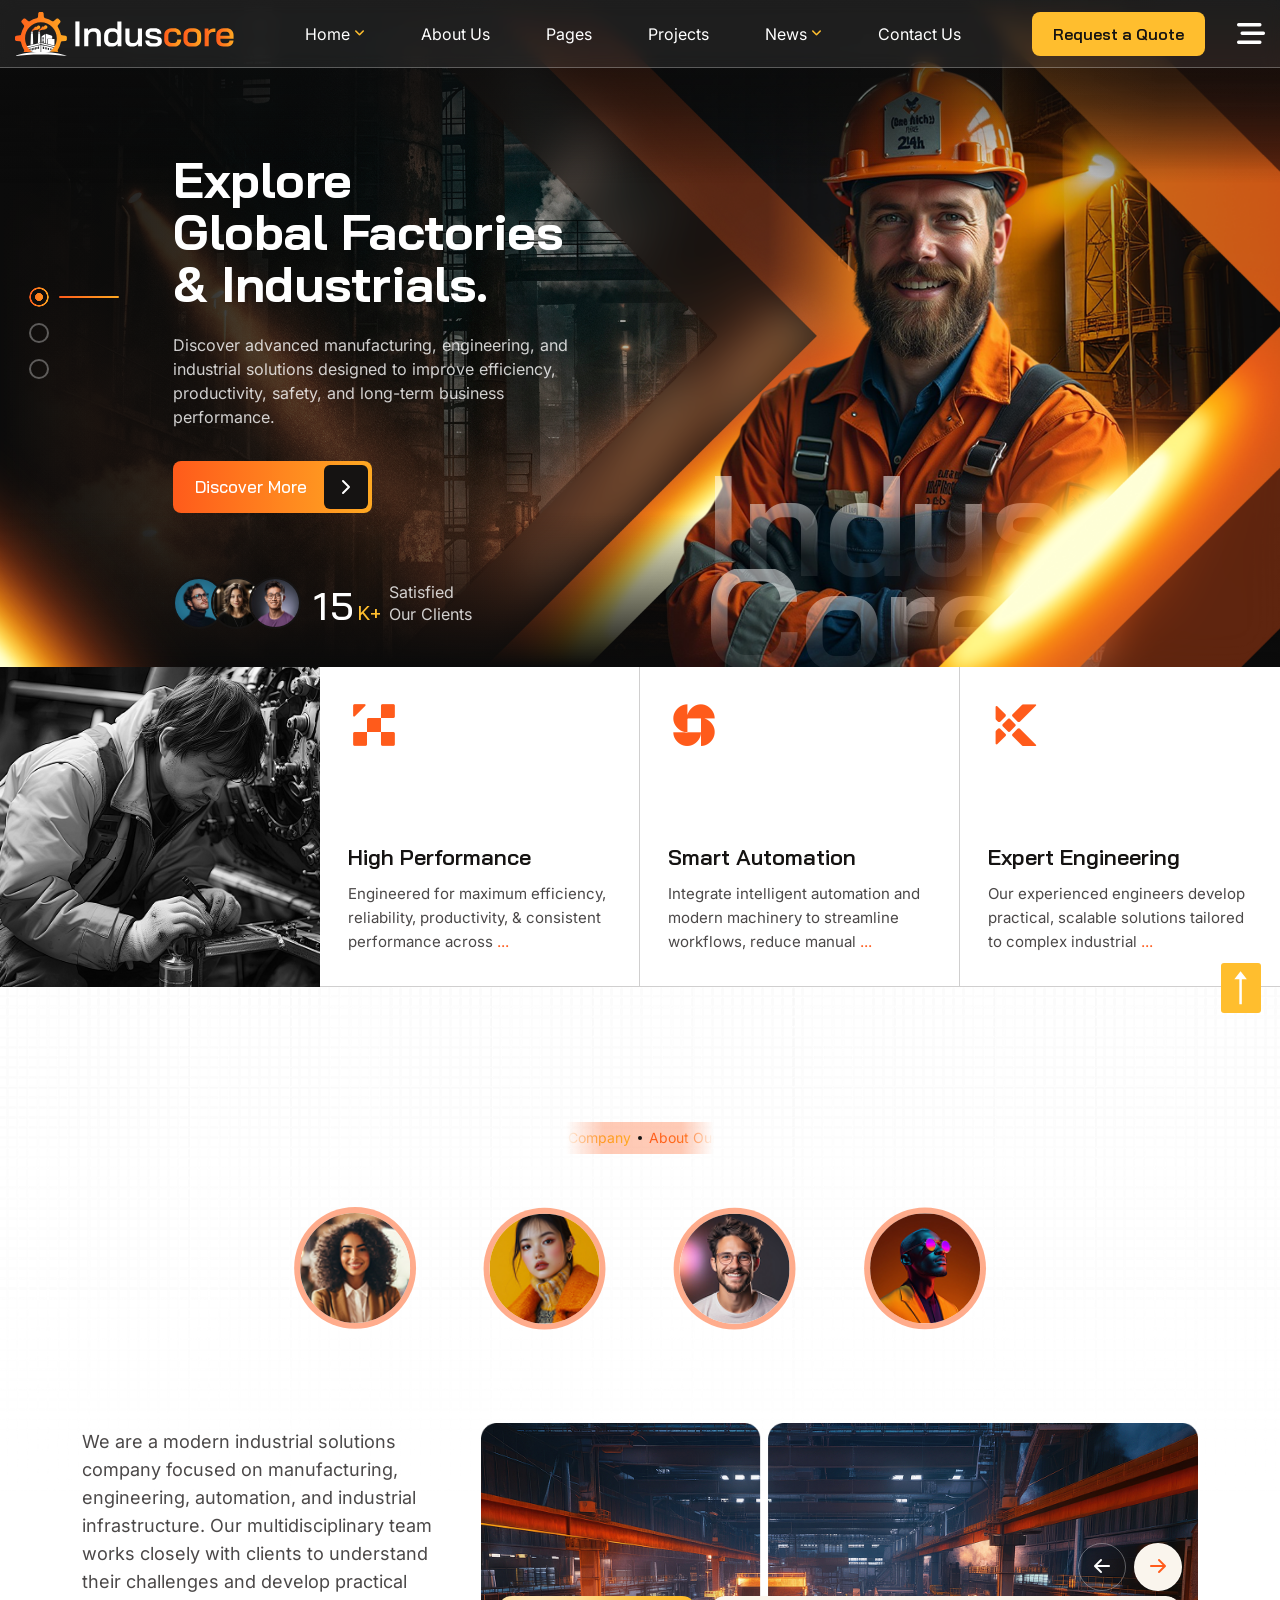
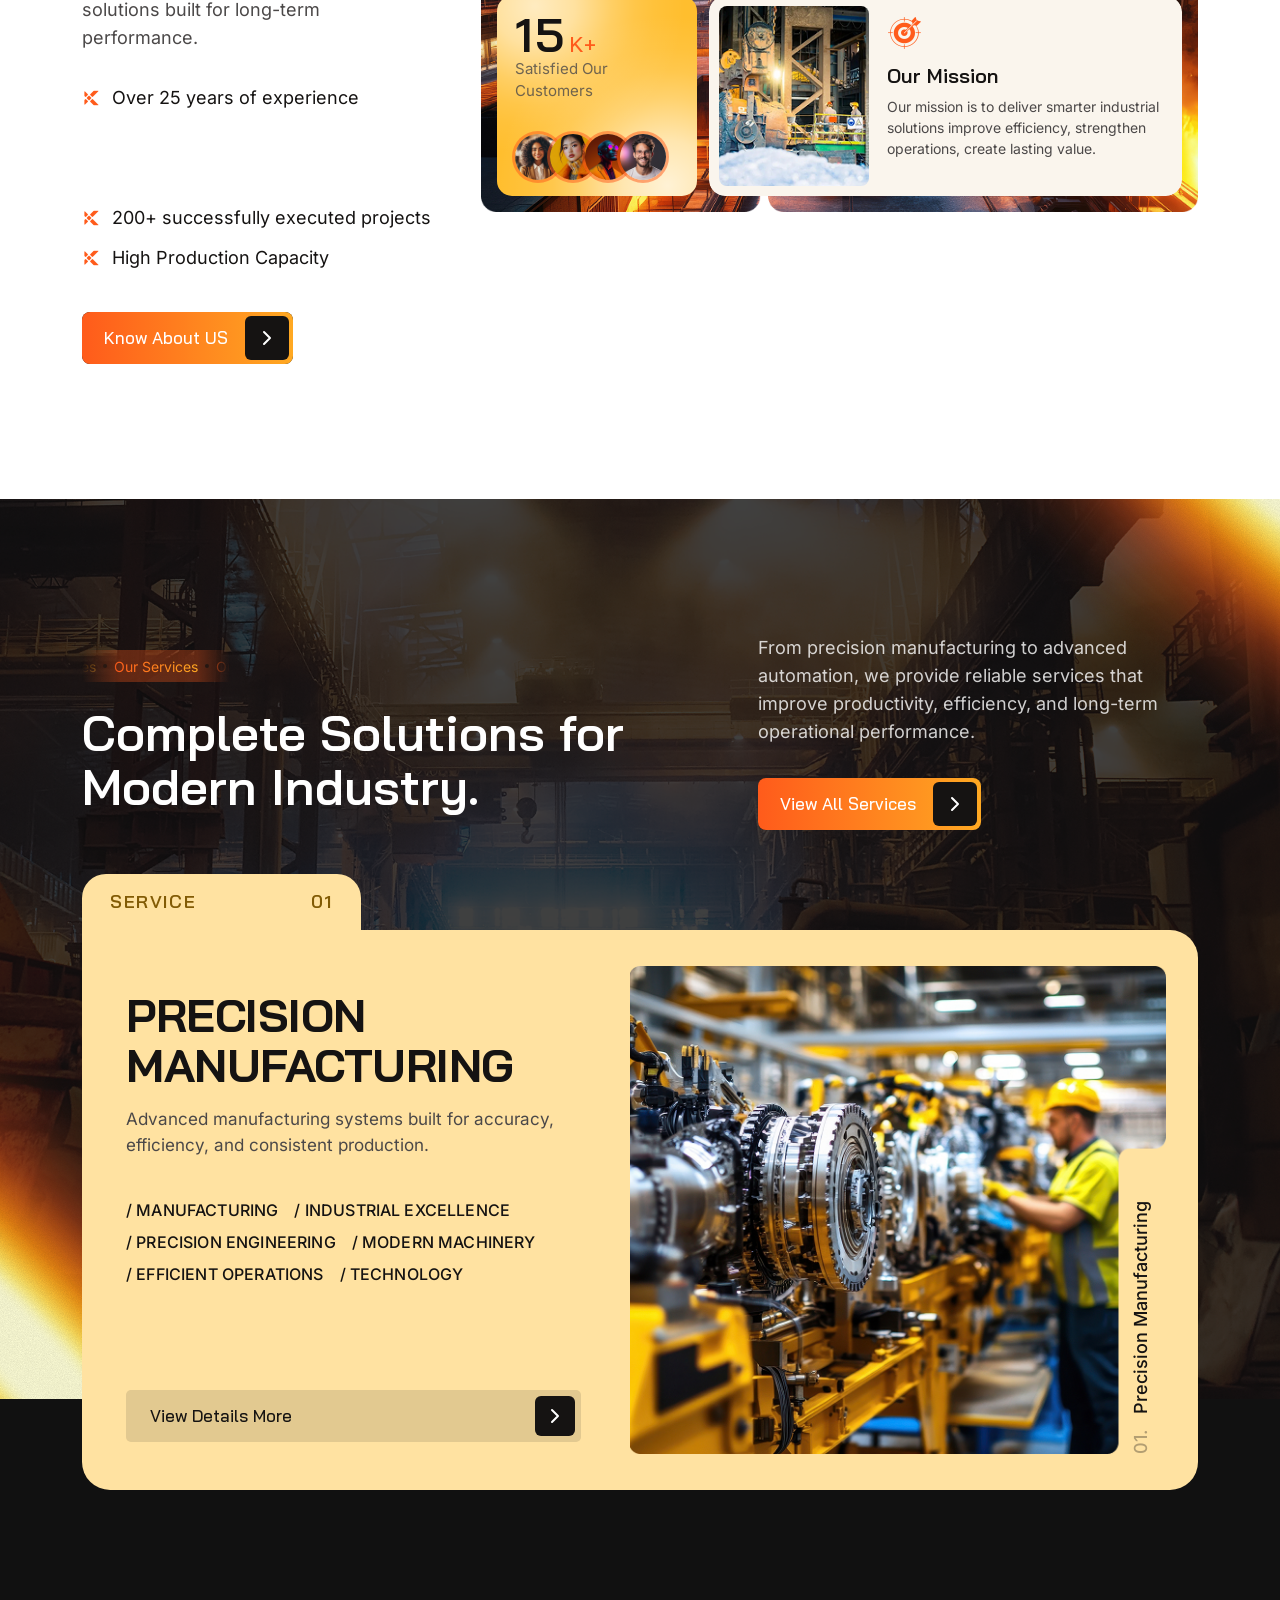
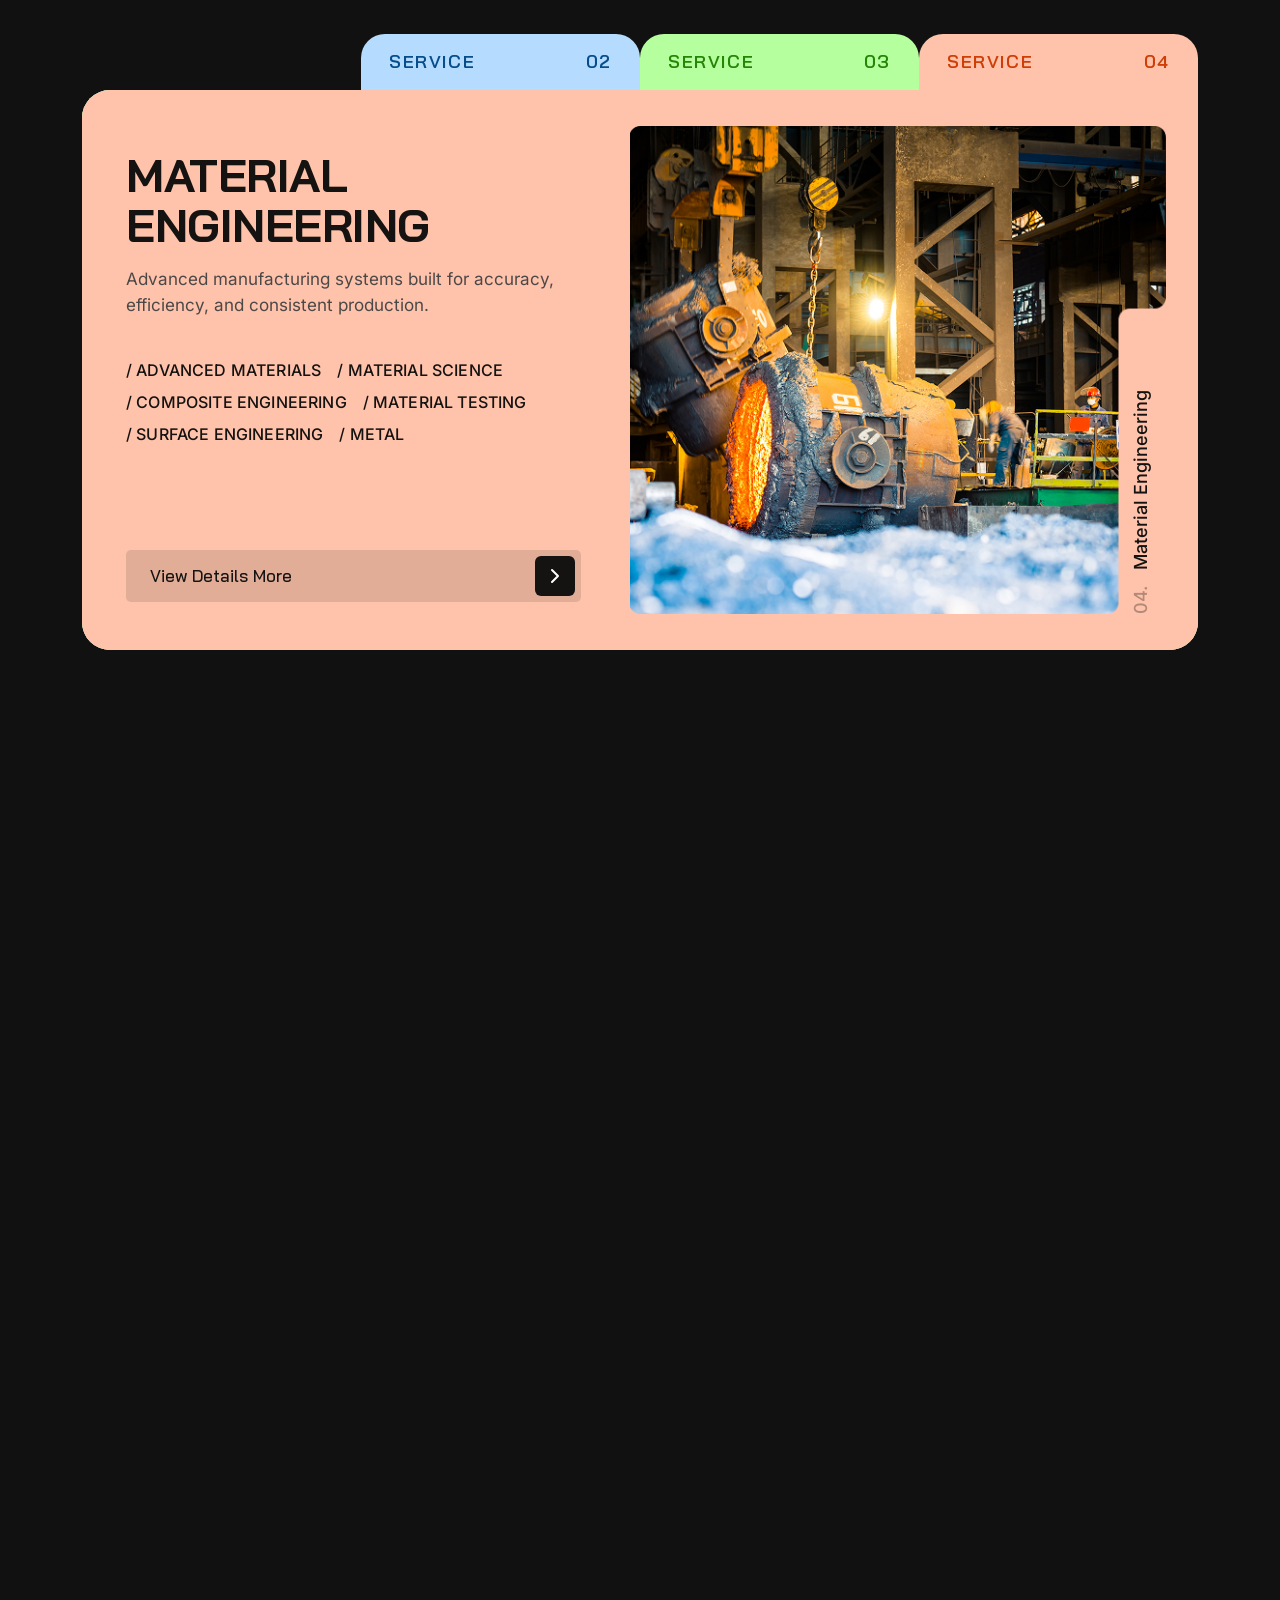
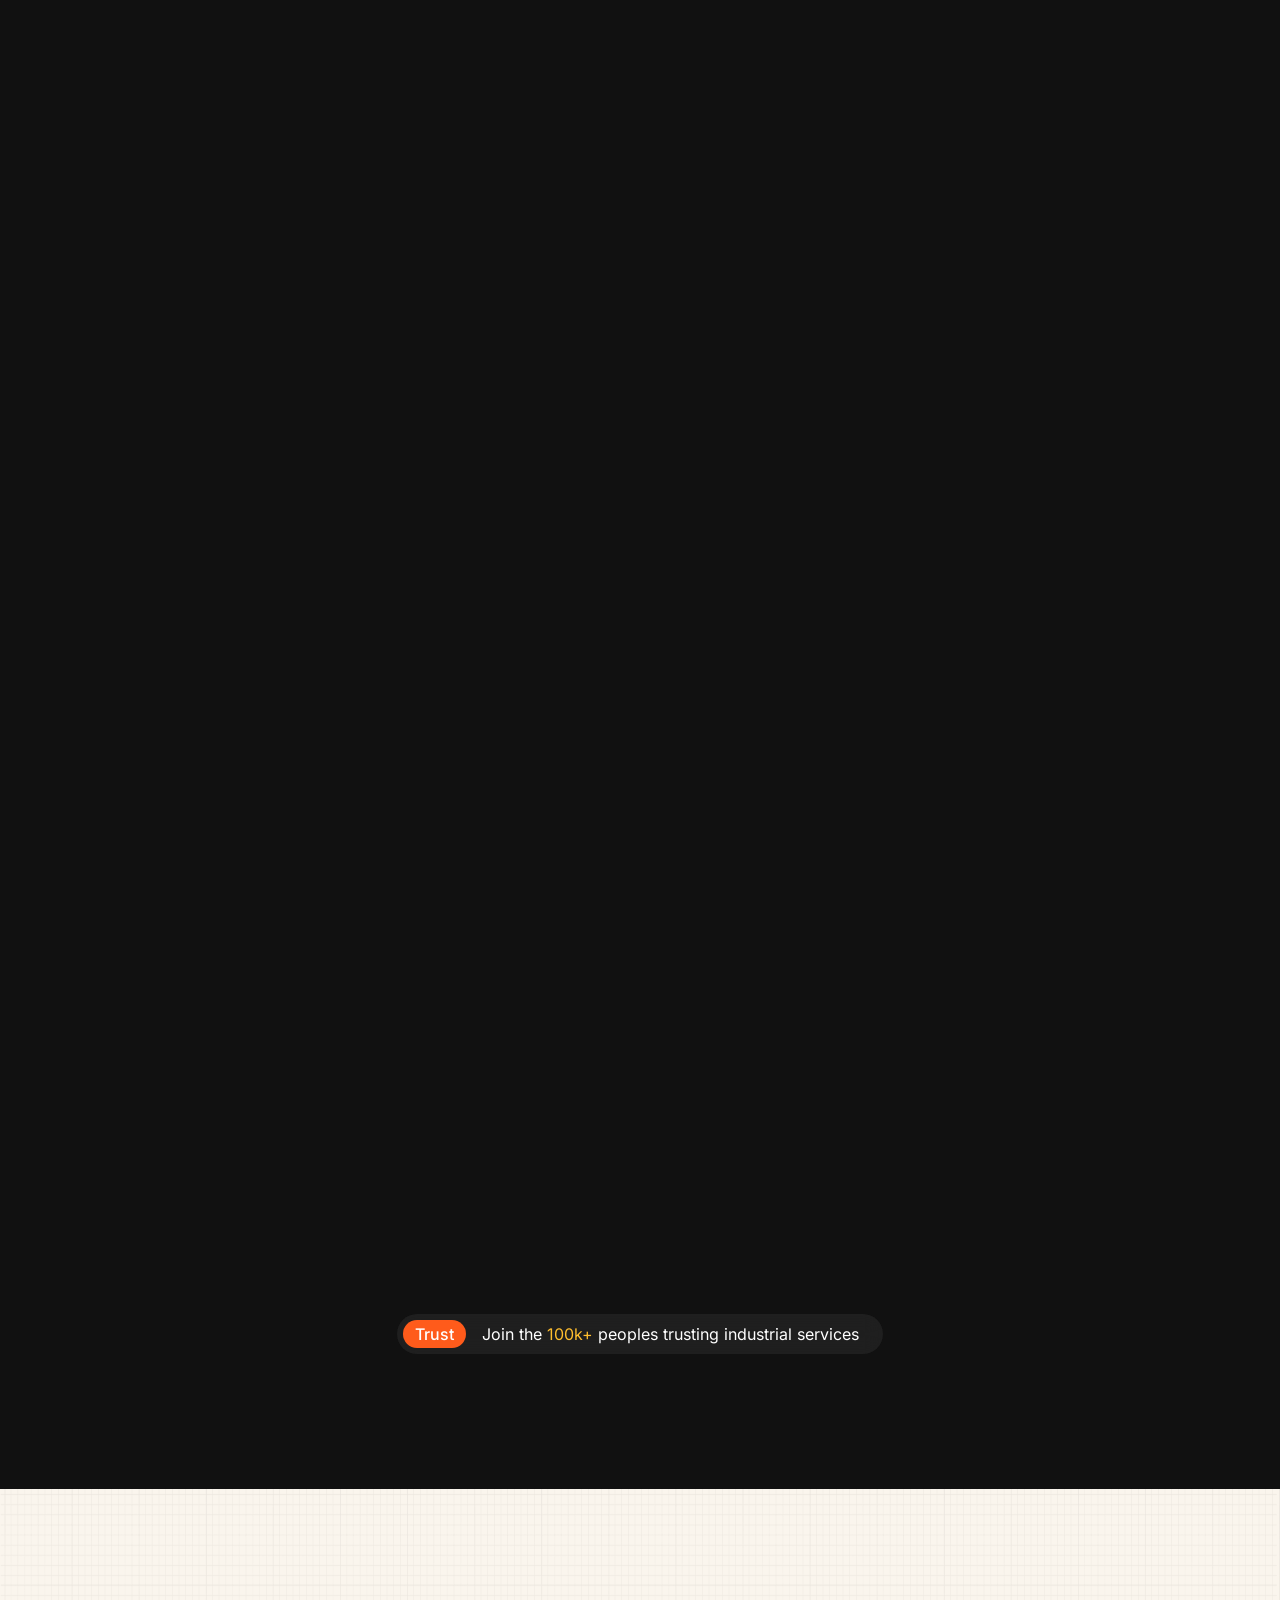
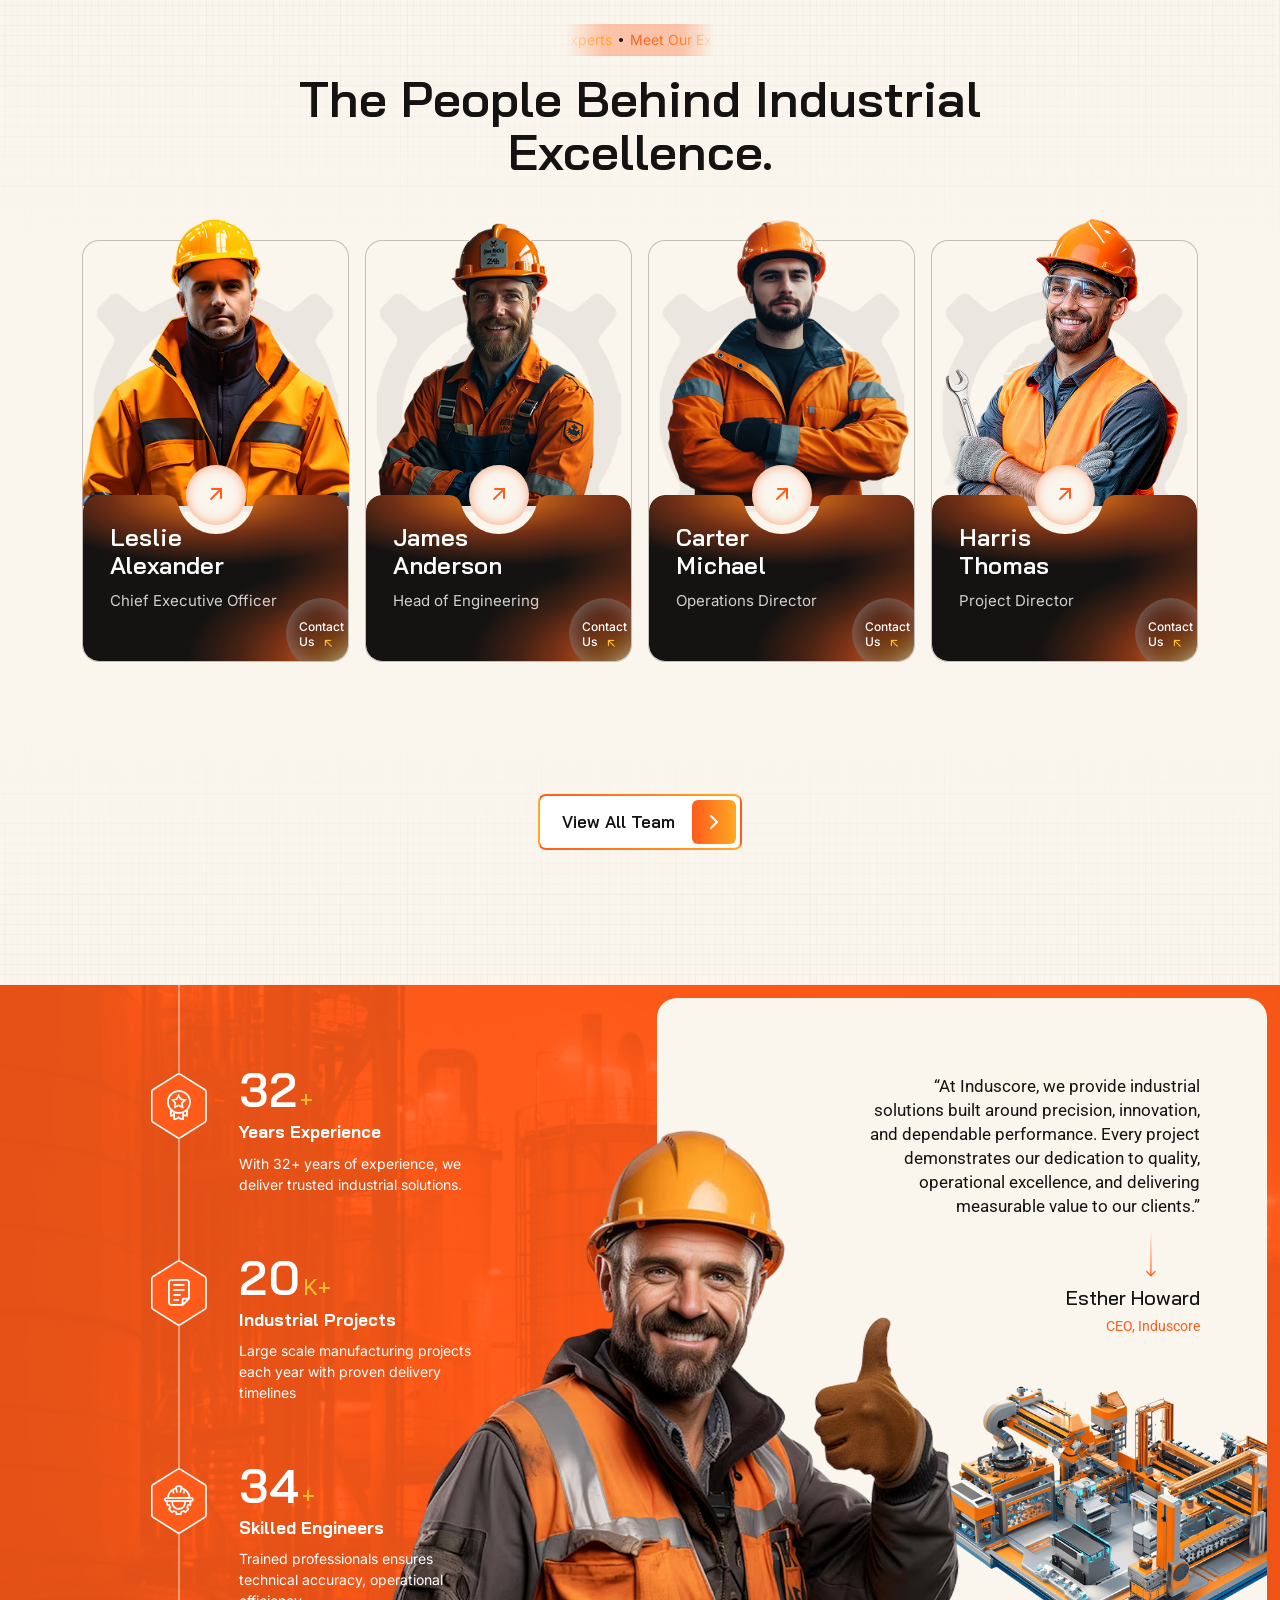
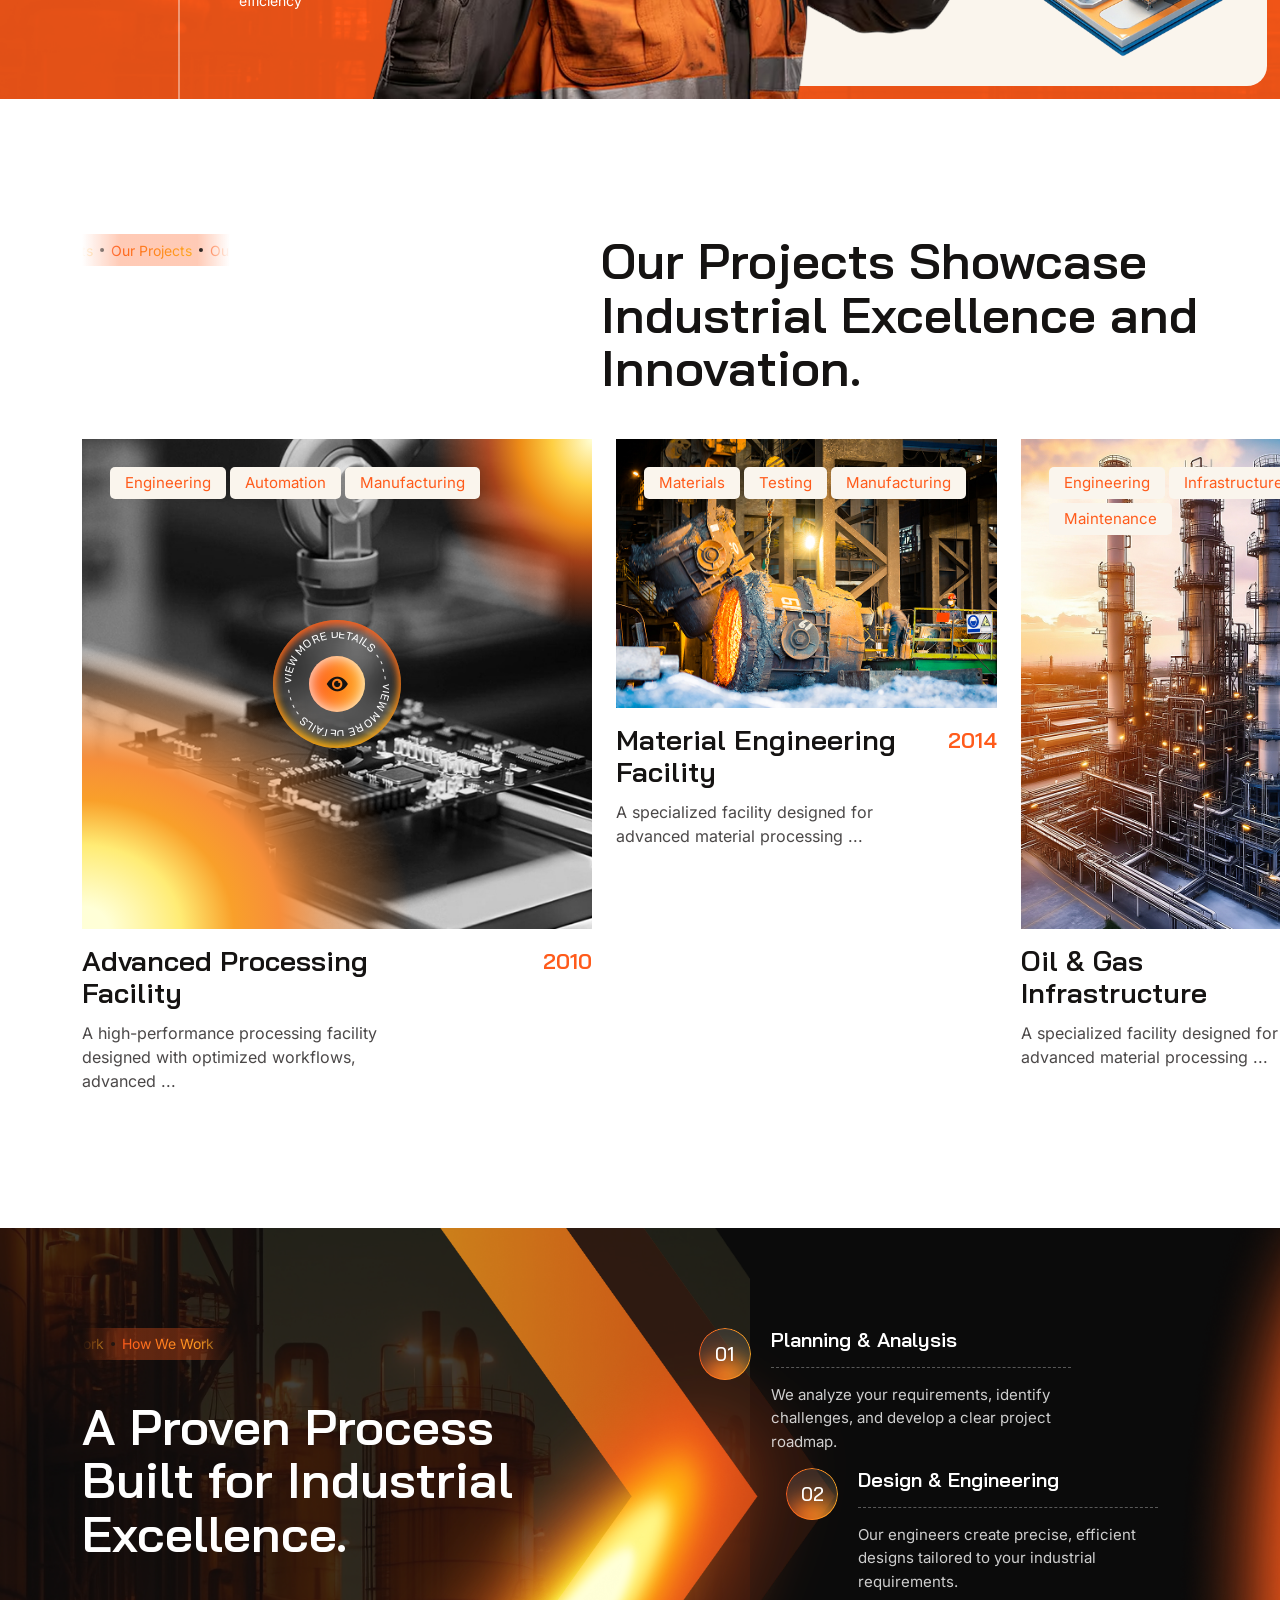
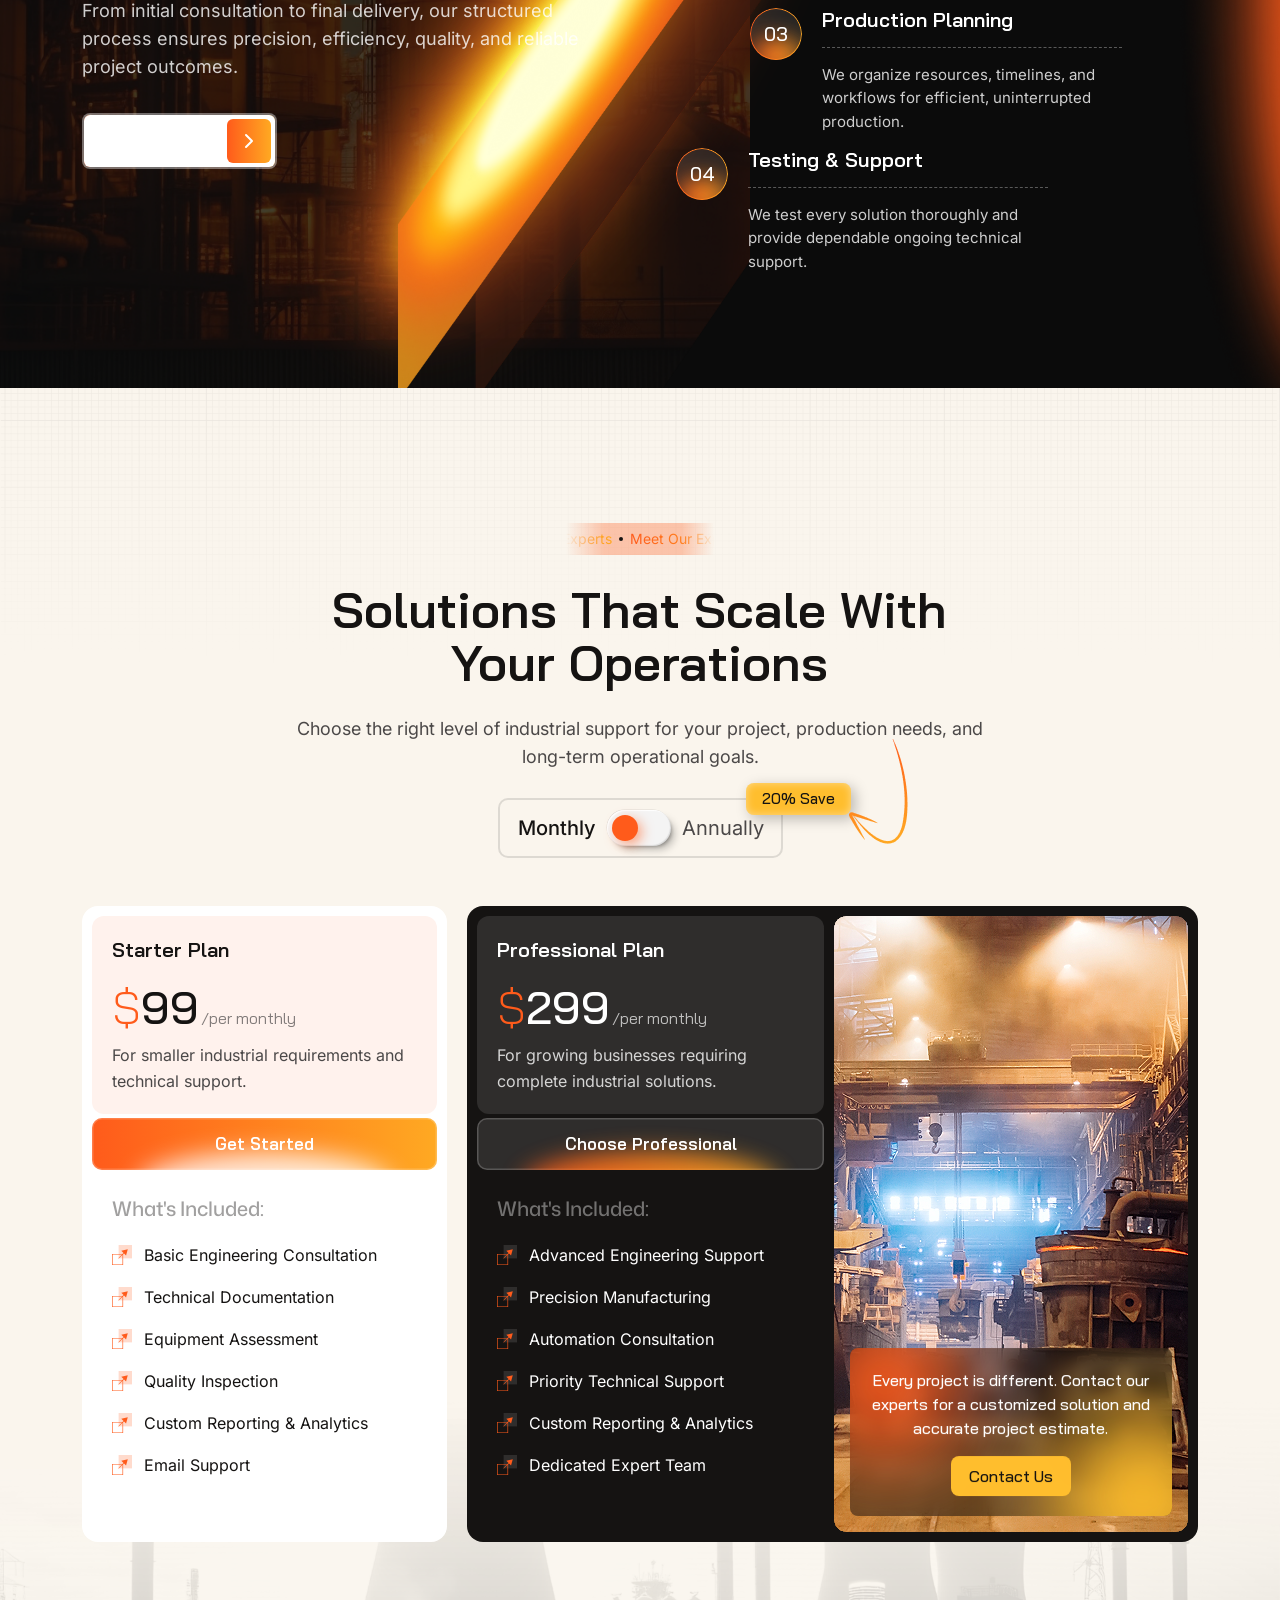
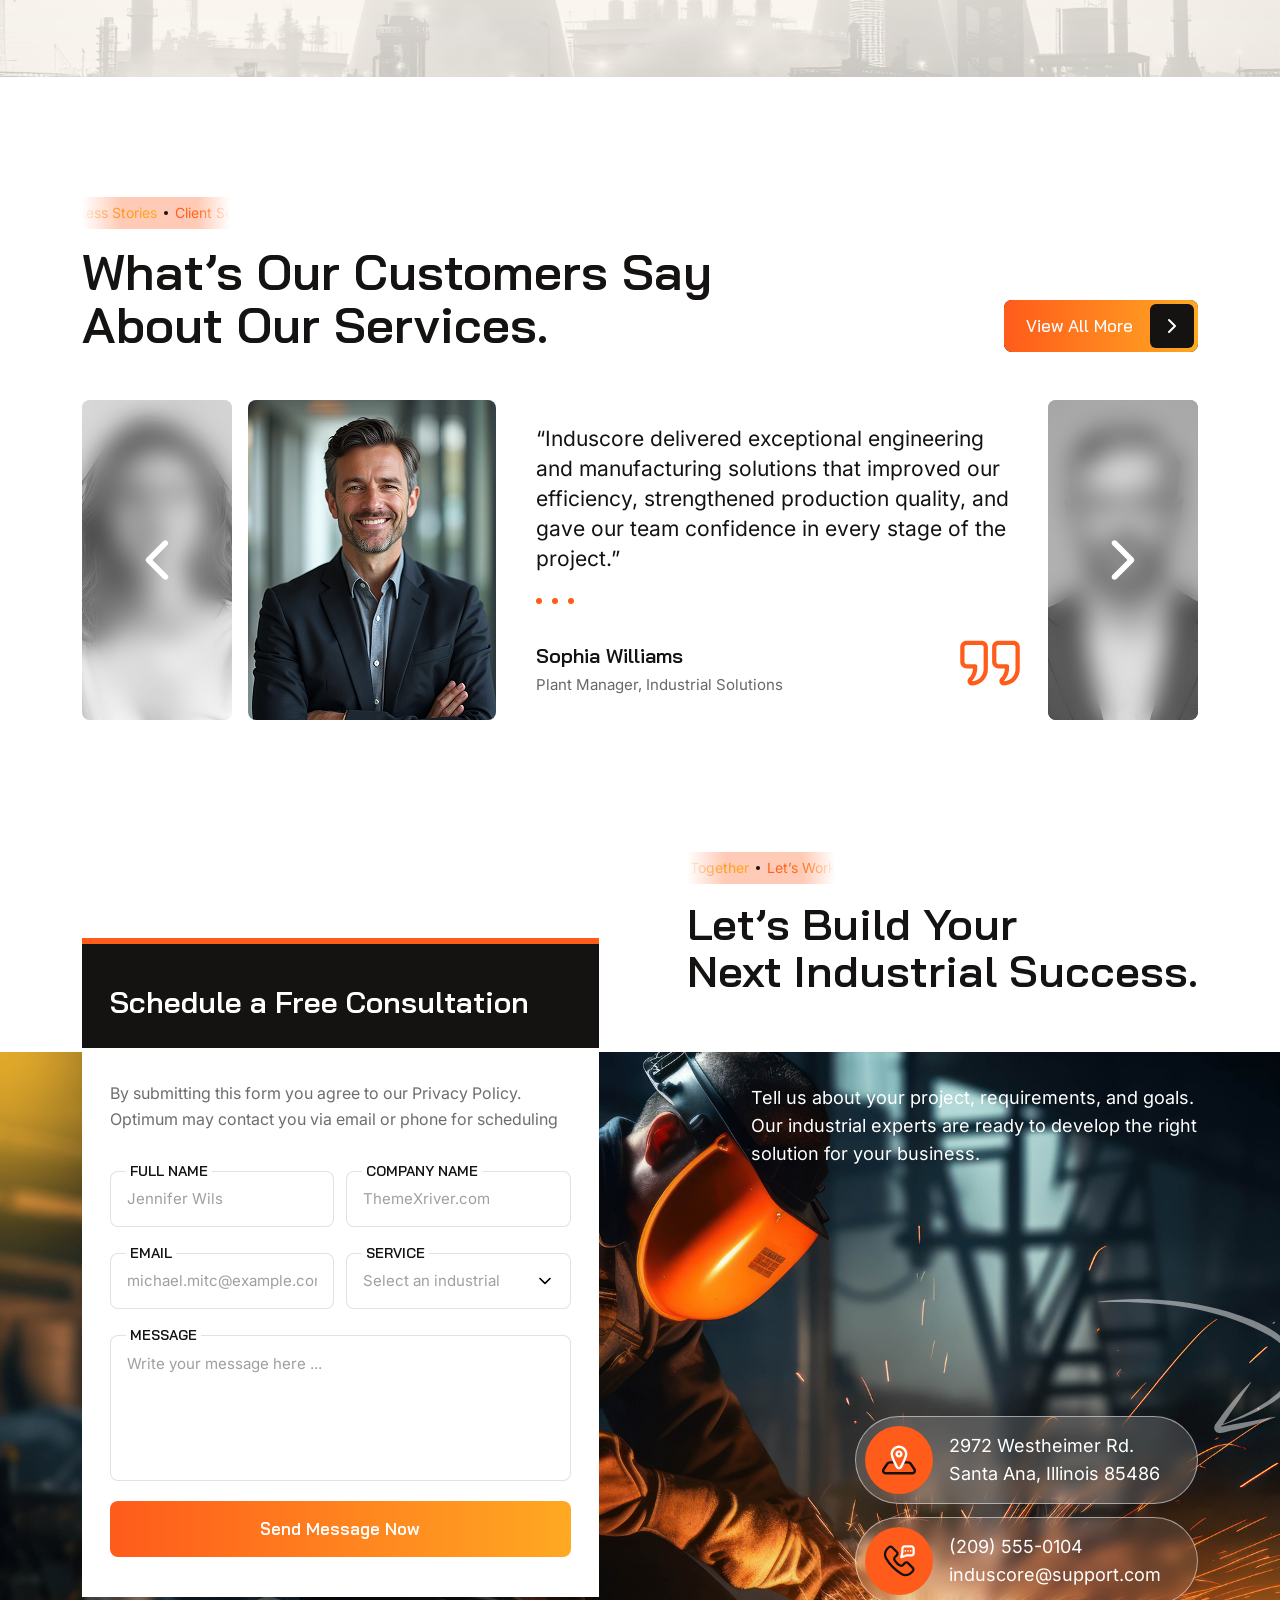
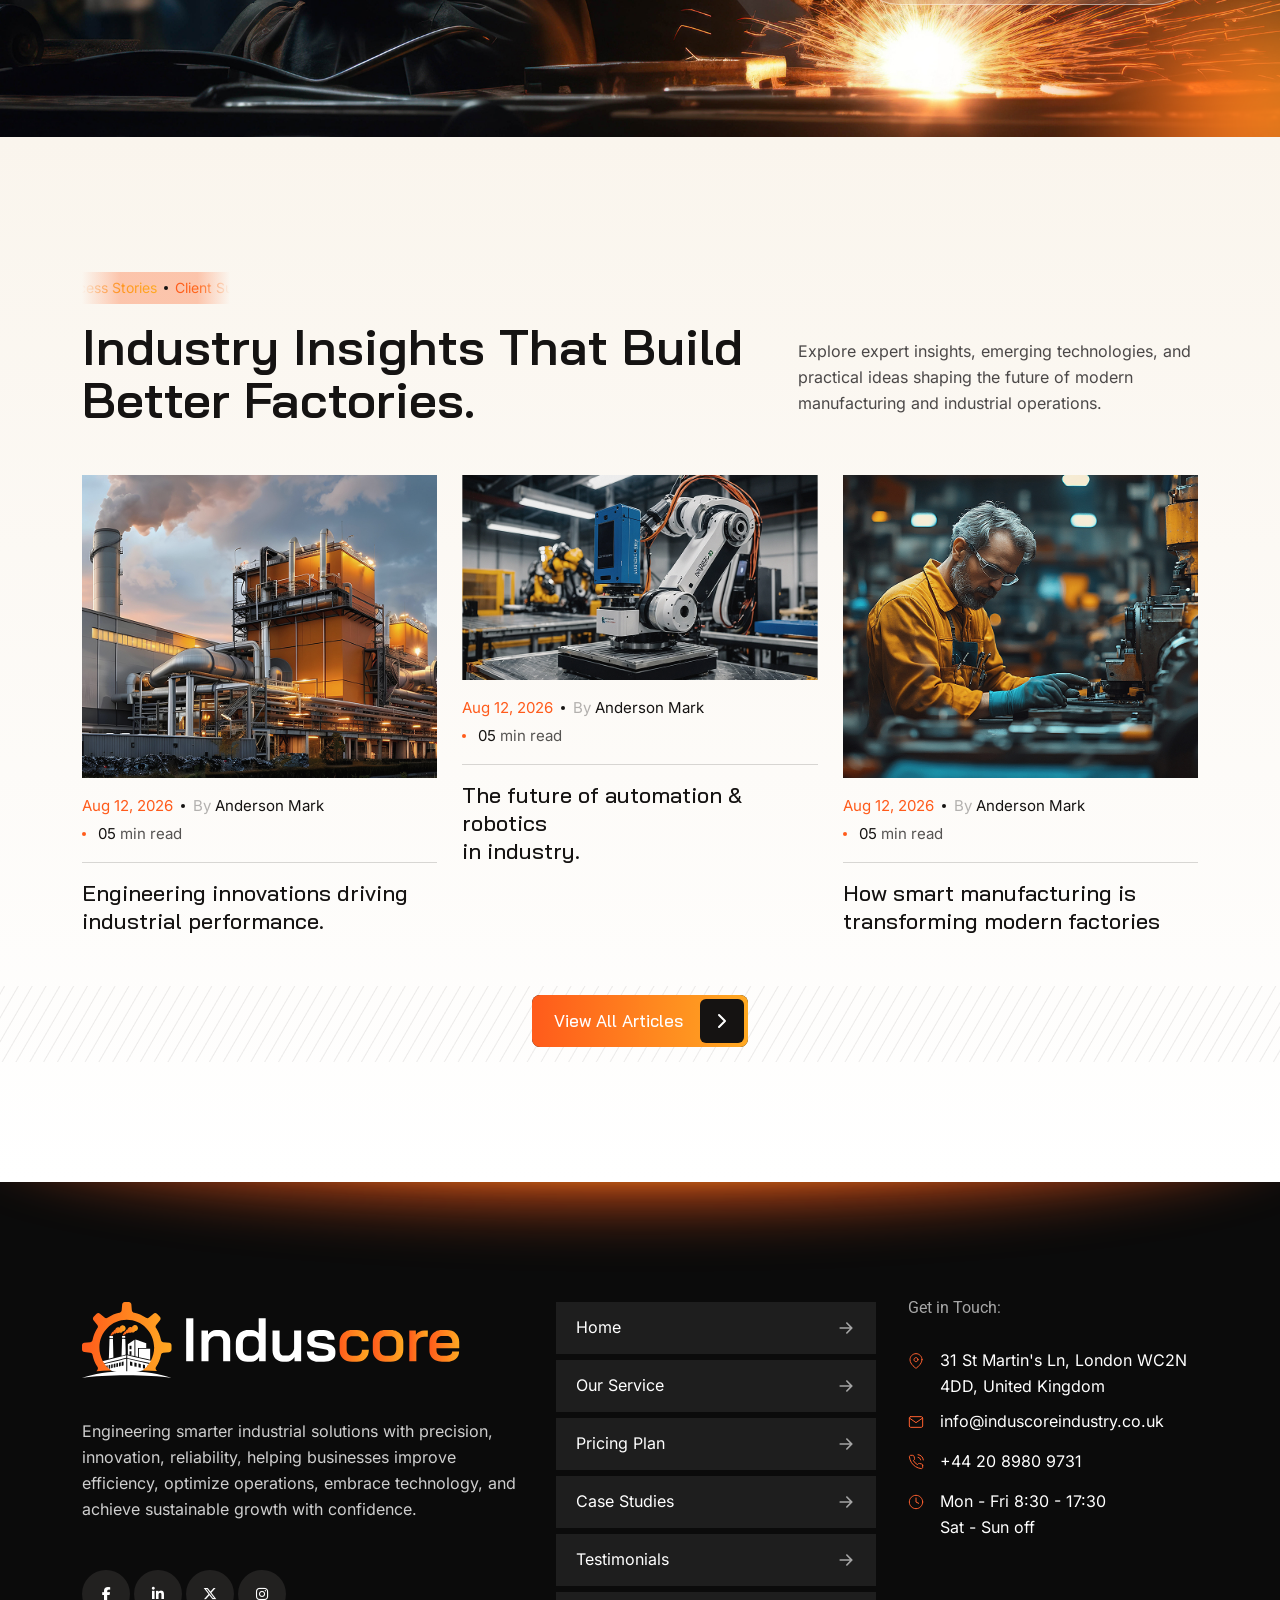
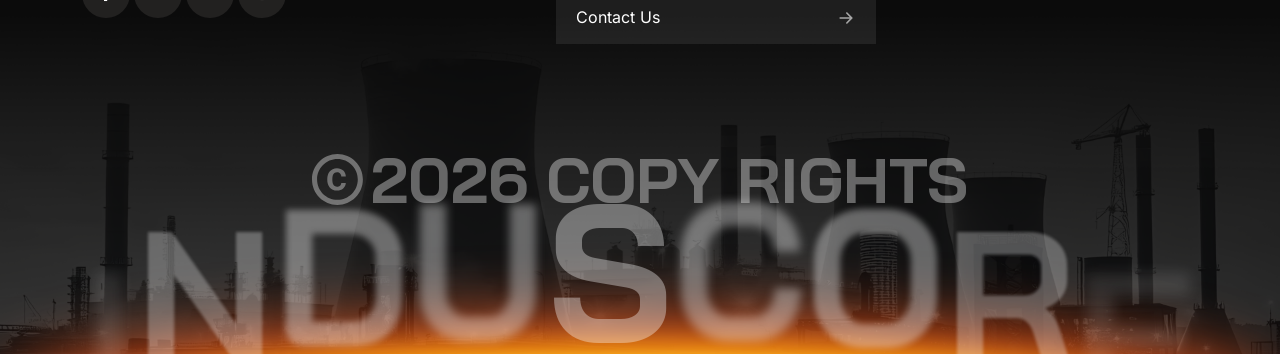
==== commit 6a9b8dc7: "desginer check" ====
--- a/index.html
+++ b/index.html
@@ -124,7 +124,7 @@
                                 
                                         <li>
                                             <a href="services.html">
-                                                About
+                                                About Us
                                             </a>
                                         </li>
                                 
@@ -143,7 +143,7 @@
     
                                         <li class="dropdown">
                                             <a href="#">
-                                                Pages
+                                                News
                                             </a>
                                             <ul class="dropdown-menu clearfix">
                                 
@@ -289,7 +289,7 @@
 
                                 <!-- bg-elm -->
                                 <div class="dc-hero-1-bg-elm">
-                                    <img class="bg-img-1" src="assets/img/hero/h1-bg-img-1.png" alt="">
+                                    <img class="bg-img-1" src="assets/img/hero/h1-bg-img-1-2.png" alt="">
                                     <img class="bg-img-2" src="assets/img/hero/h1-bg-img-2.png" alt="">
                                     <div class="blur-1"></div>
                                     <img class="angle-1" src="assets/img/hero/h1-bg-angle-shape-1.png" alt="">
@@ -354,7 +354,7 @@
 
                                 <!-- bg-elm -->
                                 <div class="dc-hero-1-bg-elm">
-                                    <img class="bg-img-1" src="assets/img/hero/h1-bg-img-1.png" alt="">
+                                    <img class="bg-img-1" src="assets/img/hero/h1-bg-img-1-3.png" alt="">
                                     <img class="bg-img-2" src="assets/img/hero/h1-bg-img-2.png" alt="">
                                     <div class="blur-1"></div>
                                     <img class="angle-1" src="assets/img/hero/h1-bg-angle-shape-1.png" alt="">
@@ -1034,6 +1034,7 @@
                         <p class="dc-team-1-disc dc-p-1 wow fadeInUp2">Our experienced engineers, technicians, and industry specialists work together to turn complex challenges into reliable, high-performance solutions.</p>
                         <div class="btn-elm wow fadeInUp2">
                             <a href="#" class="dc-sc-btn-1">
+                                <span class="bg" aria-hidden="true"><span></span><span></span><span></span><span></span></span>
                                 <span class="text">View All Team</span>
                                 <span class="icon">
                                     <svg width="24" height="24" viewBox="0 0 24 24" fill="none" xmlns="http://www.w3.org/2000/svg">
@@ -1437,6 +1438,7 @@
                             <p class="dc-work-1-disc dc-p-1 wow fadeInUp2" data-wow-delay=".1s">From initial consultation to final delivery, our structured process ensures precision, efficiency, quality, and reliable project outcomes.</p>
                             <div class="btn-elm wow fadeInUp2" data-wow-delay=".2s">
                                 <a href="#" class="dc-sc-btn-1 has-dark">
+                                    <span class="bg" aria-hidden="true"><span></span><span></span><span></span><span></span></span>
                                     <span class="text">Get In Touch</span>
                                     <span class="icon">
                                         <svg width="24" height="24" viewBox="0 0 24 24" fill="none" xmlns="http://www.w3.org/2000/svg">
--- a/assets/css/main.css
+++ b/assets/css/main.css
@@ -1302,7 +1302,7 @@
   line-height: 28px;
   color: #fff;
   /* the colour under the four panels — the gradient turned the other way */
-  background: #FF5B1B;
+  background: var(--dc-clr-h-1);
   border-radius: 8px;
   display: inline-flex;
   align-items: center;
@@ -1393,17 +1393,9 @@
   animation: dc-pr-btn-1-icon 0.7s var(--dc-cube-1);
 }
 
-/* the arrow steps forward and comes back */
-@keyframes dc-sc-btn-1-arrow {
-  0%, 100% {
-    transform: translateX(0);
-  }
-  40% {
-    transform: translateX(7px);
-  }
-}
 /* the outlined twin of dc-pr-btn-1 — a gradient line around a light body */
 .dc-sc-btn-1 {
+  --dc-sc-body: #FAF5ED;
   position: relative;
   isolation: isolate;
   overflow: hidden;
@@ -1412,7 +1404,8 @@
   font-size: 17px;
   line-height: 28px;
   color: var(--dc-clr-h-1);
-  background: linear-gradient(#FAF5ED, #FAF5ED) padding-box, var(--dc-clr-gd-1) border-box;
+  /* the gradient lies under the body panels — it is the line around them and what shows when they slice away */
+  background: var(--dc-clr-gd-1);
   border: 2px solid transparent;
   border-radius: 8px;
   display: inline-flex;
@@ -1420,17 +1413,36 @@
   gap: 17px;
   padding: 4px 4px 4px 22px;
   transition: color 0.5s var(--dc-cube-1);
-  /* on hover the gradient wipes in from the left and leaves to the right */
-}
-.dc-sc-btn-1::before {
-  content: "";
+  /* four panels hold the body over the gradient; on hover the body is sliced through the middle and each panel slides off to its own side and fades, and back again on leave */
+}
+.dc-sc-btn-1 .bg {
   position: absolute;
   inset: 0;
   z-index: -1;
-  background: var(--dc-clr-gd-1);
-  transform: scaleX(0);
-  transform-origin: 100% 50%;
-  transition: transform 0.6s var(--dc-quart-1);
+  pointer-events: none;
+}
+.dc-sc-btn-1 .bg span {
+  position: absolute;
+  width: calc(50% + 1px);
+  height: calc(50% + 1px);
+  background: #fff;
+  transition: transform 0.75s var(--dc-quart-1), opacity 0.75s var(--dc-quart-1);
+}
+.dc-sc-btn-1 .bg span:nth-child(1) {
+  left: 0;
+  top: 0;
+}
+.dc-sc-btn-1 .bg span:nth-child(2) {
+  right: 0;
+  top: 0;
+}
+.dc-sc-btn-1 .bg span:nth-child(3) {
+  left: 0;
+  bottom: 0;
+}
+.dc-sc-btn-1 .bg span:nth-child(4) {
+  right: 0;
+  bottom: 0;
 }
 .dc-sc-btn-1 .icon {
   position: relative;
@@ -1451,7 +1463,7 @@
   inset: 0;
   background-color: var(--dc-clr-h-1);
   opacity: 0;
-  transition: opacity 0.6s var(--dc-quart-1);
+  transition: opacity 0.75s var(--dc-quart-1);
 }
 .dc-sc-btn-1 .icon svg {
   position: relative;
@@ -1460,22 +1472,34 @@
 .dc-sc-btn-1:hover {
   color: #fff;
 }
-.dc-sc-btn-1:hover::before {
-  transform: scaleX(1);
-  transform-origin: 0 50%;
-}
 .dc-sc-btn-1:hover .icon::before {
   opacity: 1;
 }
+.dc-sc-btn-1:hover .bg span {
+  opacity: 0;
+}
+.dc-sc-btn-1:hover .bg span:nth-child(1) {
+  transform: translateX(-100%);
+}
+.dc-sc-btn-1:hover .bg span:nth-child(2) {
+  transform: translateY(-100%);
+}
+.dc-sc-btn-1:hover .bg span:nth-child(3) {
+  transform: translateY(100%);
+}
+.dc-sc-btn-1:hover .bg span:nth-child(4) {
+  transform: translateX(100%);
+}
 .dc-sc-btn-1:hover .icon svg {
-  animation: dc-sc-btn-1-arrow 0.6s var(--dc-cube-1);
+  animation: dc-pr-btn-1-icon 0.7s var(--dc-cube-1);
 }
 .dc-sc-btn-1 {
-  /* on the dark sections: no body, a pale line */
+  /* on the dark sections: a dark body and a pale line */
 }
 .dc-sc-btn-1:is(.has-dark) {
+  --dc-sc-body: #0B0B0B;
   color: #fff;
-  background: transparent;
+  background-clip: padding-box;
   border-color: rgba(255, 255, 255, 0.4);
 }
 
@@ -3654,9 +3678,11 @@
 .dc-hero-1-slider .swiper-slide .big-title {
   transform: translateY(calc(60 * var(--dc-hero-u)));
 }
-.dc-hero-1-slider .swiper-slide .bg-glow span,
+.dc-hero-1-slider .swiper-slide .bg-glow span {
+  transform: translate(-50%, -50%) scale(0.85);
+}
 .dc-hero-1-slider .swiper-slide .bg-glow-2 span {
-  transform: translate(-50%, -50%) scale(0.85);
+  transform: translate(-50%, -50%) scale(0.5);
 }
 .dc-hero-1-slider .swiper-slide .dc-hero-1-title,
 .dc-hero-1-slider .swiper-slide .dc-hero-1-disc,
@@ -3685,11 +3711,27 @@
   transform: none;
   transition: opacity 0.8s cubic-bezier(0.22, 0.61, 0.36, 1) 0.3s, transform 1s cubic-bezier(0.22, 0.61, 0.36, 1) 0.3s;
 }
-.dc-hero-1-area.is-ready .dc-hero-1-slider .swiper-slide-active .bg-glow span,
+.dc-hero-1-area.is-ready .dc-hero-1-slider .swiper-slide-active .bg-glow span {
+  opacity: 1;
+  transform: translate(-50%, -50%);
+  transition: opacity 0.9s cubic-bezier(0.45, 0, 0.55, 1) 0.1s, transform 0.9s cubic-bezier(0.45, 0, 0.55, 1) 0.1s;
+}
+.dc-hero-1-area.is-ready .dc-hero-1-slider .swiper-slide-active {
+  /* the glow on the right lights up once the arrow has landed — the hot core first, the light spreading outwards, with a small flare */
+}
 .dc-hero-1-area.is-ready .dc-hero-1-slider .swiper-slide-active .bg-glow-2 span {
   opacity: 1;
   transform: translate(-50%, -50%);
-  transition: opacity 0.9s cubic-bezier(0.45, 0, 0.55, 1) 0.1s, transform 0.9s cubic-bezier(0.45, 0, 0.55, 1) 0.1s;
+  transition: opacity 1s cubic-bezier(0.45, 0, 0.55, 1) 1s, transform 1.4s cubic-bezier(0.34, 1.56, 0.64, 1) 1s;
+}
+.dc-hero-1-area.is-ready .dc-hero-1-slider .swiper-slide-active .bg-glow-2 .elm-3 {
+  transition-delay: 1.14s;
+}
+.dc-hero-1-area.is-ready .dc-hero-1-slider .swiper-slide-active .bg-glow-2 .elm-2 {
+  transition-delay: 1.28s;
+}
+.dc-hero-1-area.is-ready .dc-hero-1-slider .swiper-slide-active .bg-glow-2 .elm-1 {
+  transition-delay: 1.42s;
 }
 .dc-hero-1-area.is-ready .dc-hero-1-slider .swiper-slide-active .big-title {
   opacity: 0.52;
@@ -7940,14 +7982,16 @@
   margin-bottom: 16px;
   clip-path: inset(0 round 0 0 0 0);
   filter: saturate(0.85) contrast(0.96);
-  transition: clip-path 0.9s var(--dc-cube-1), filter 0.9s var(--dc-cube-1);
+  transition: 0.4s var(--dc-cube-1);
 }
 .dc-blog-1-card .img:is(.has-short) {
   aspect-ratio: 450/260;
 }
-.dc-blog-1-card:hover .img {
-  clip-path: inset(0 round var(--dc-bl-leaf) 0 var(--dc-bl-leaf) 0);
-  filter: saturate(1.2) contrast(1.04);
+.dc-blog-1-card .img img {
+  transition: 0.4s var(--dc-cube-1);
+}
+.dc-blog-1-card:hover .img img {
+  transform: scale(1.05);
 }
 @media only screen and (min-width: 992px) and (max-width: 1199px) {
   .dc-blog-1-card {
